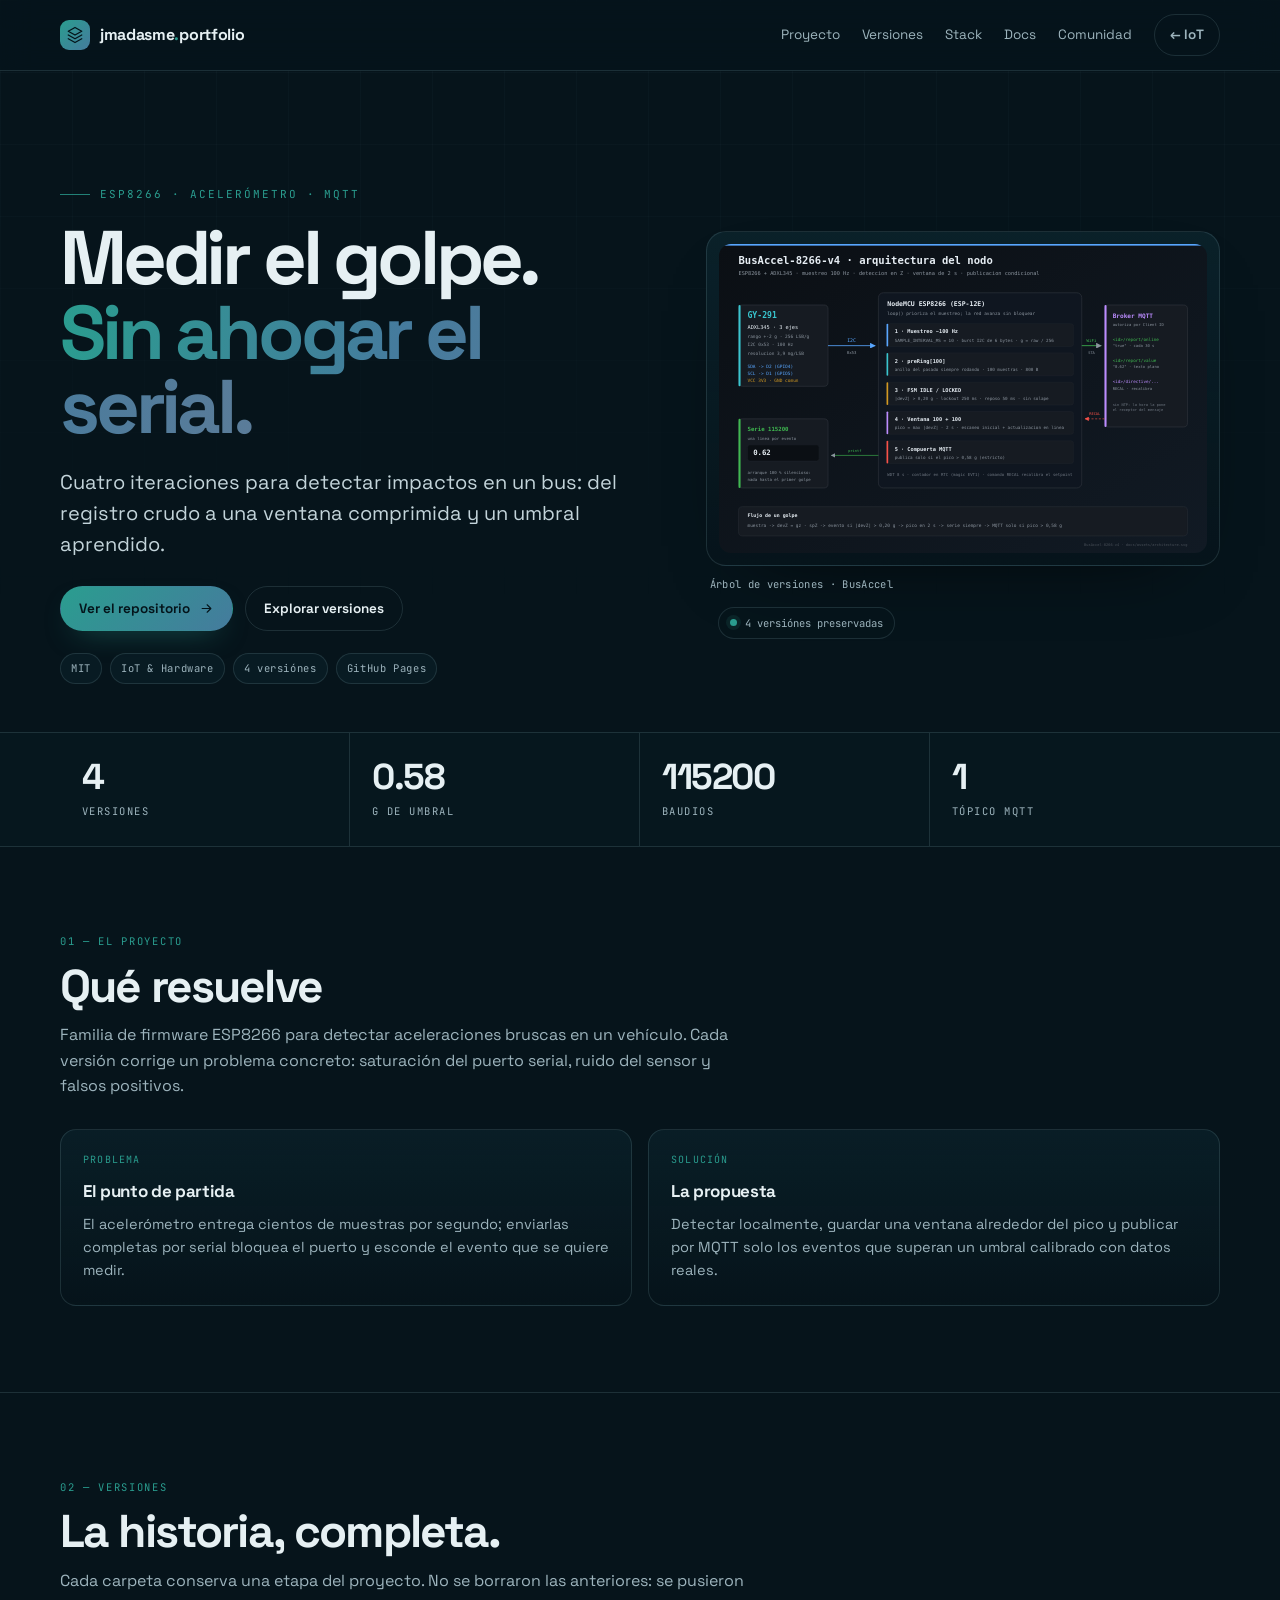
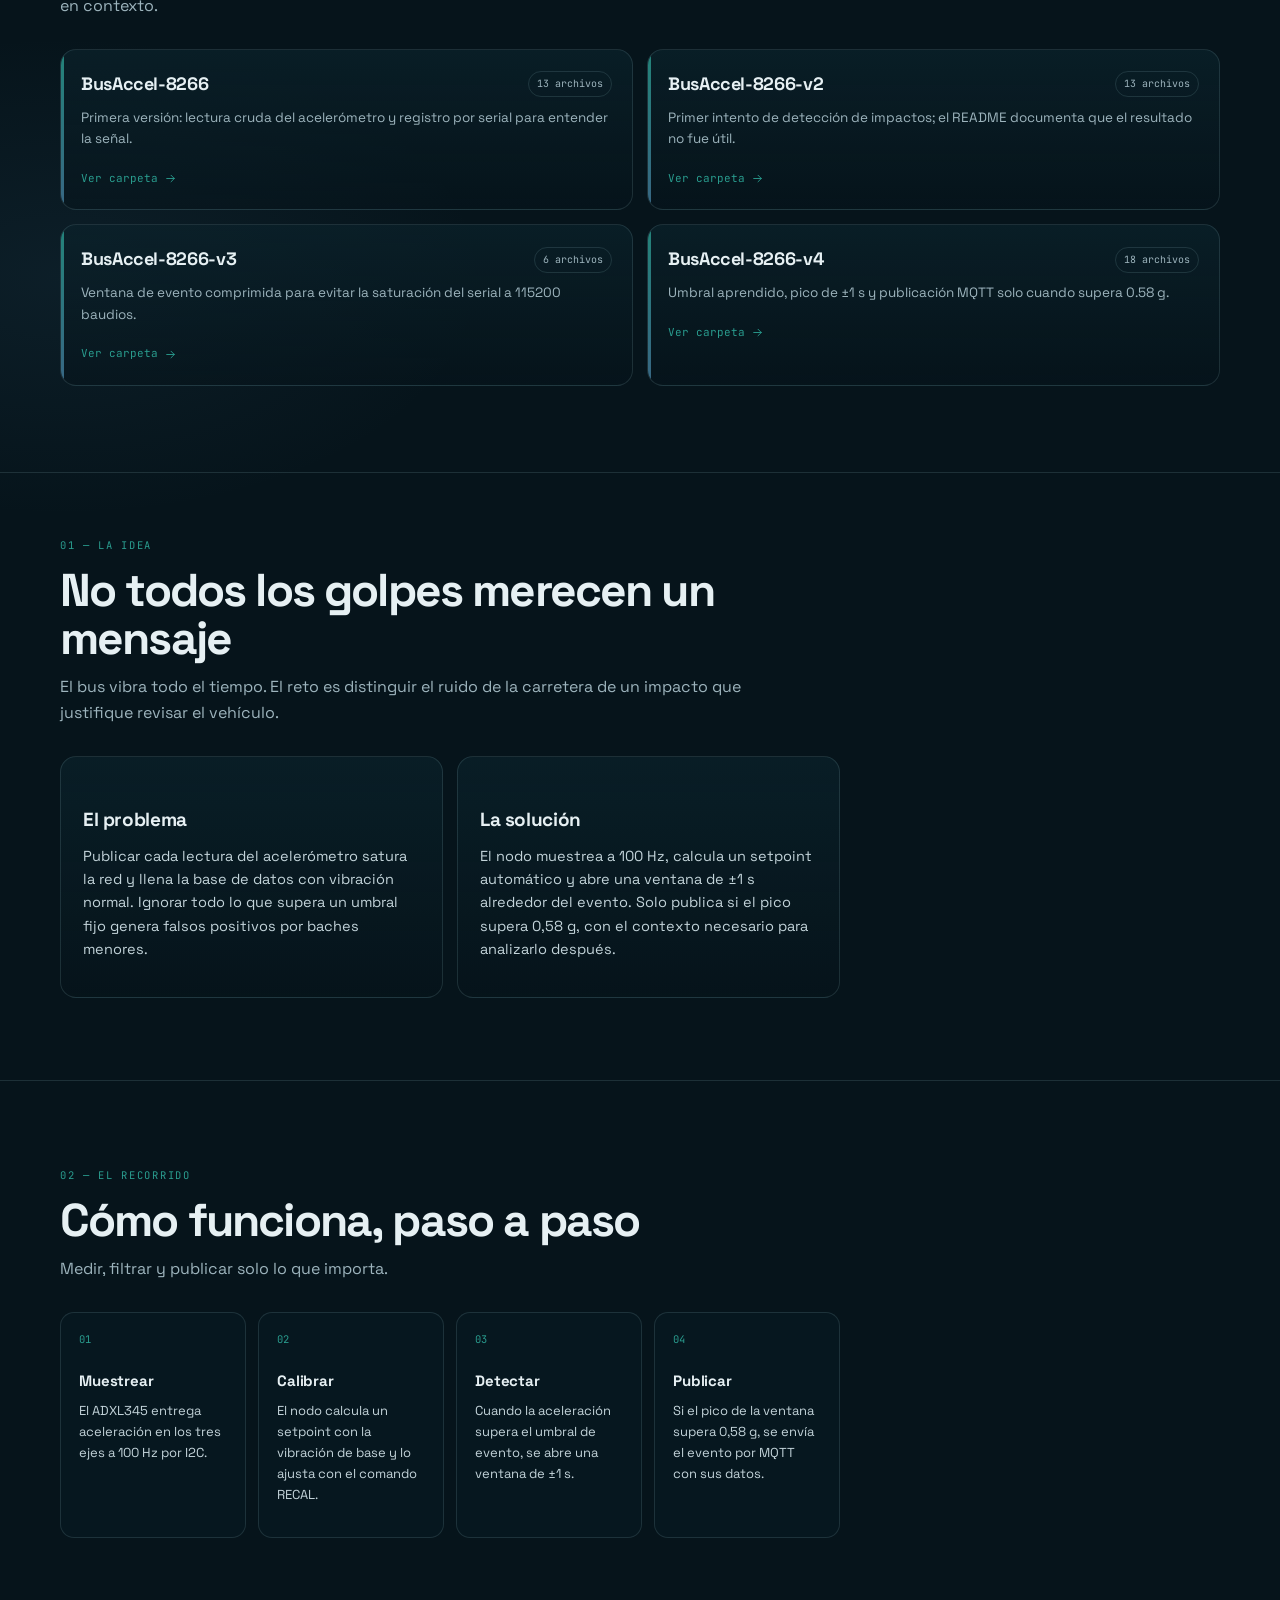
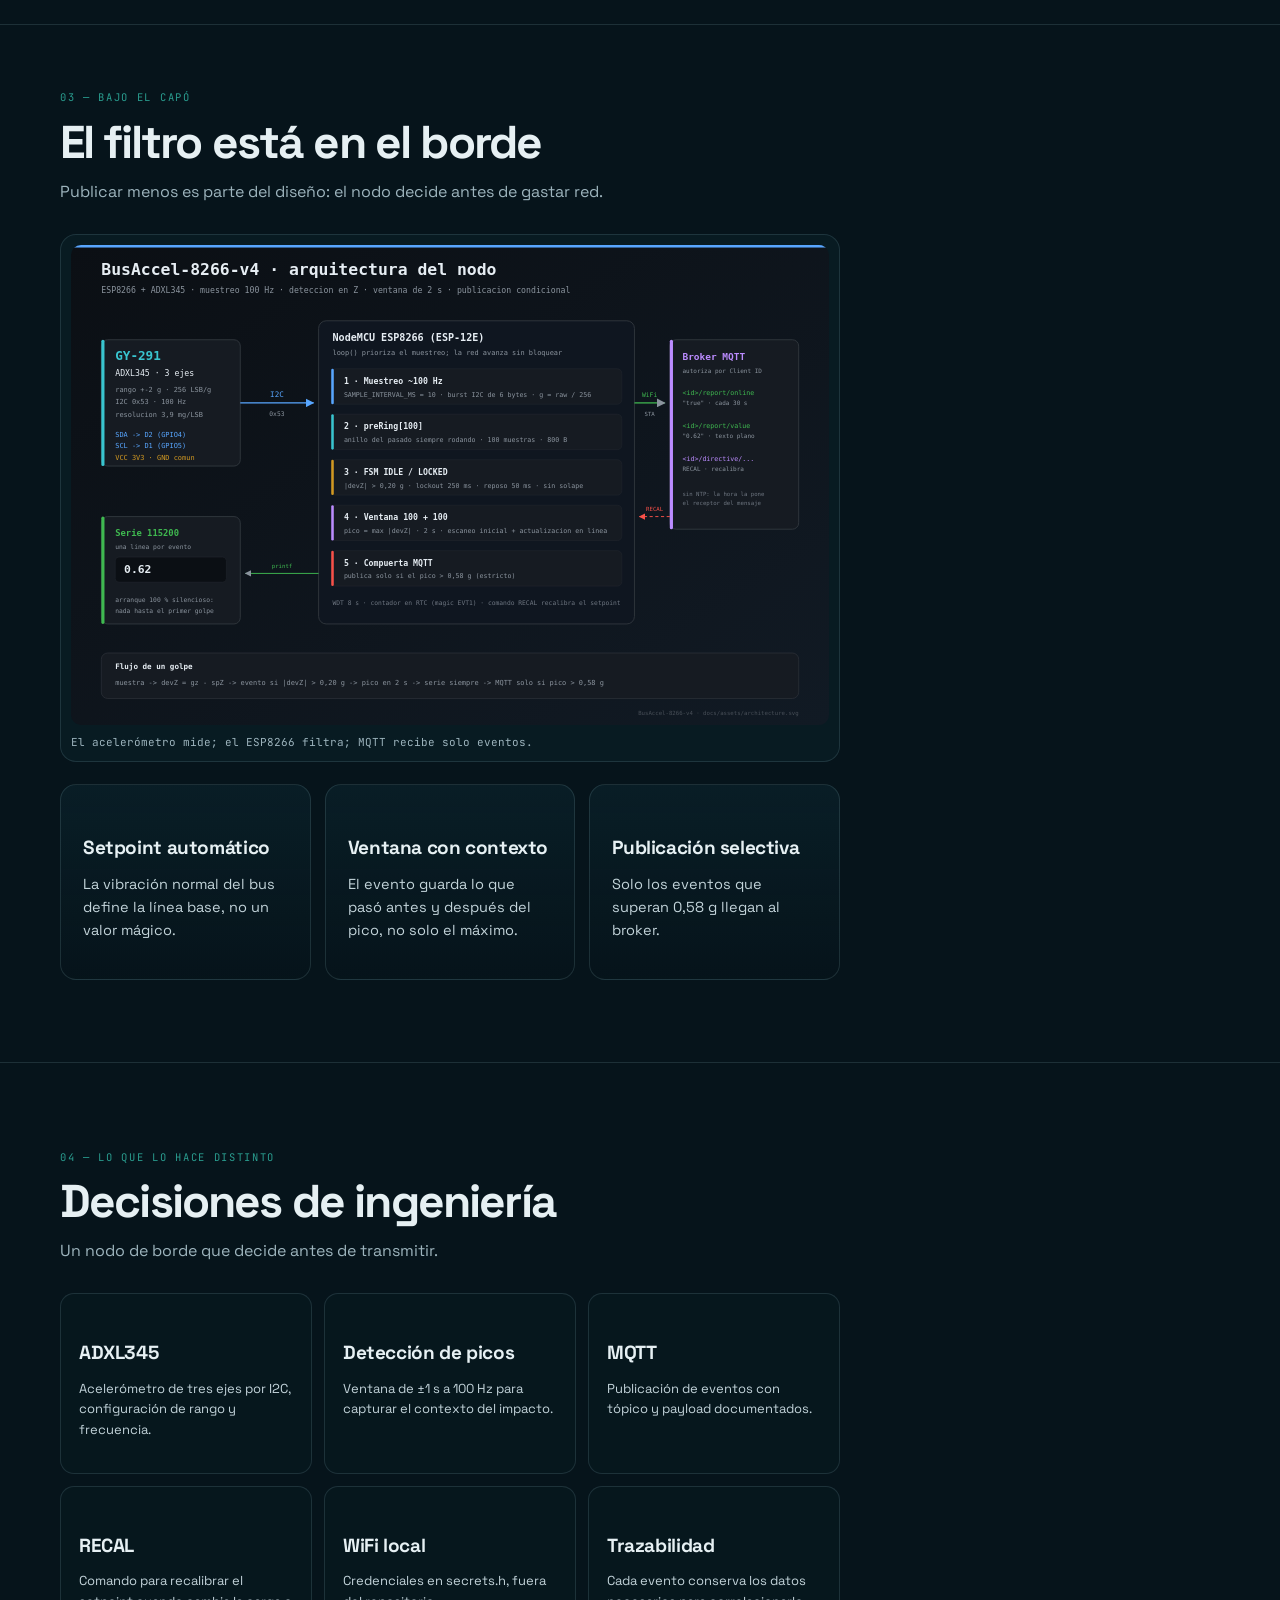
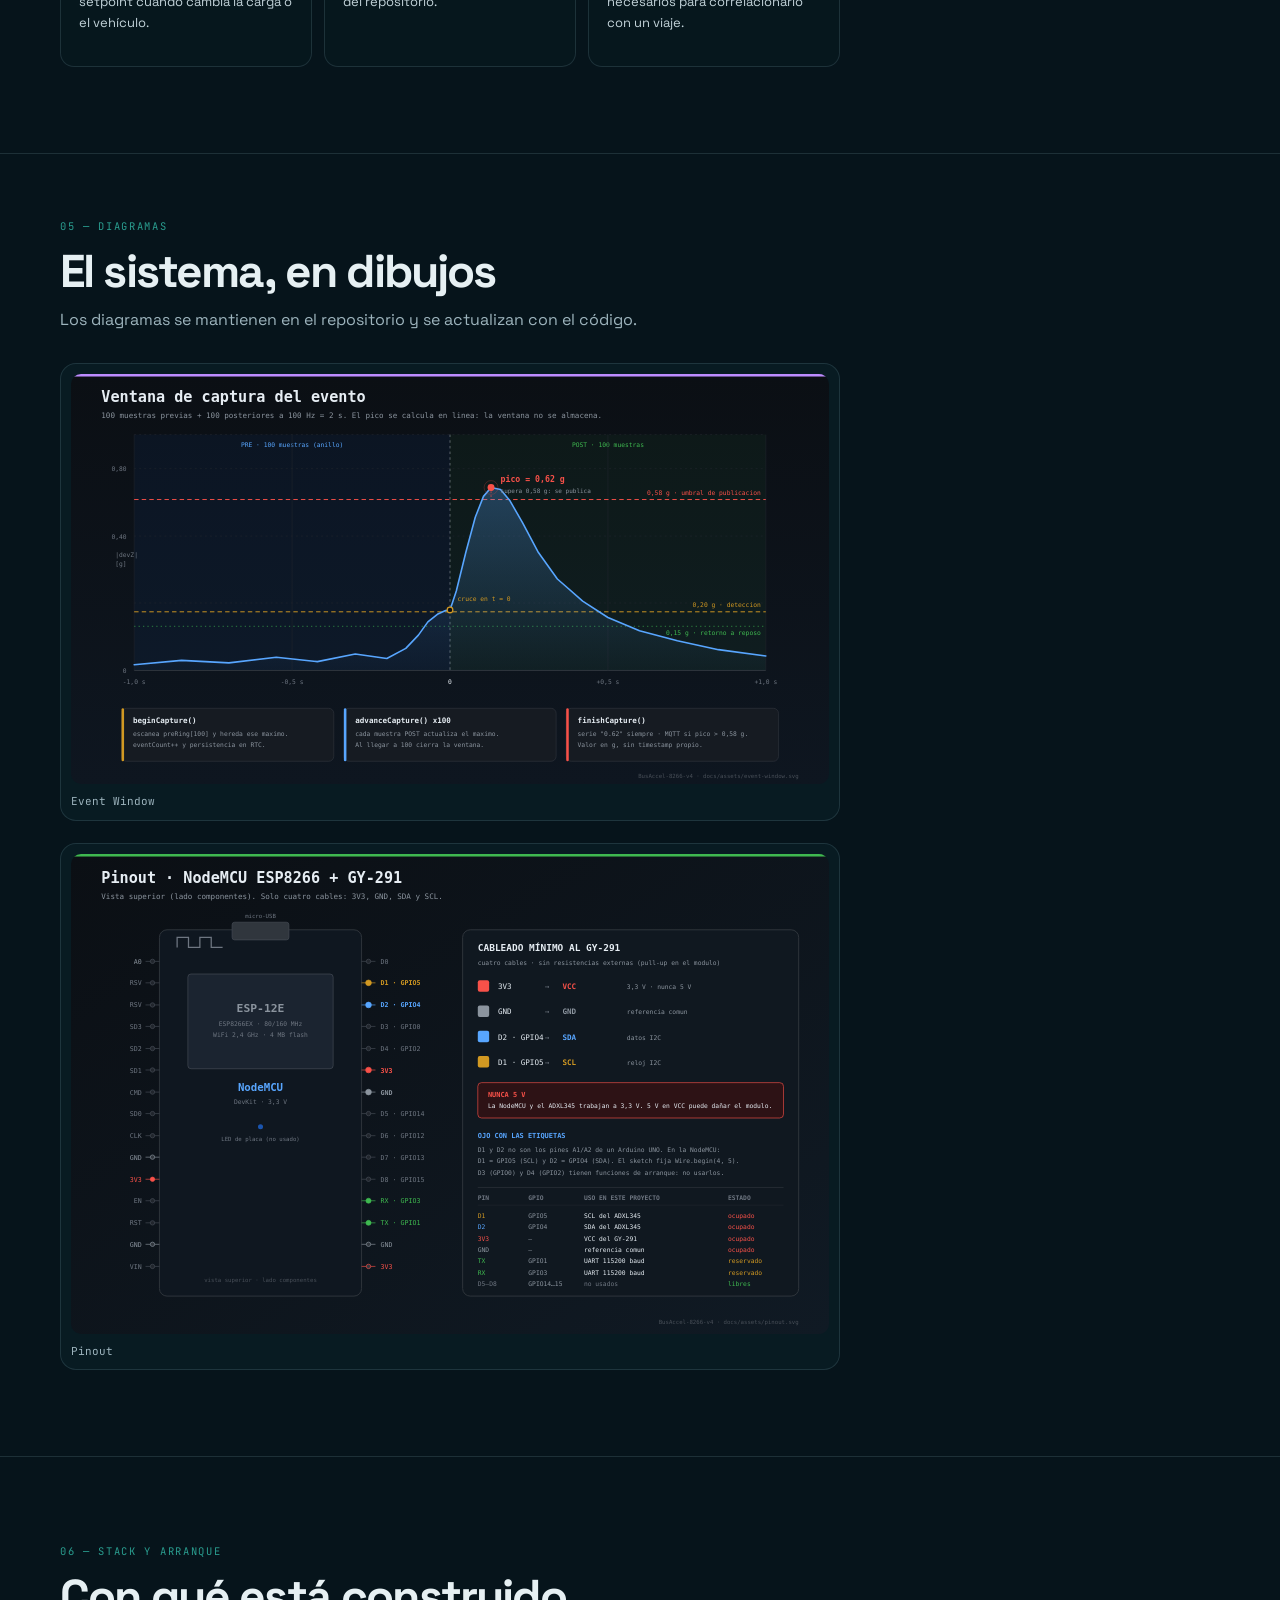
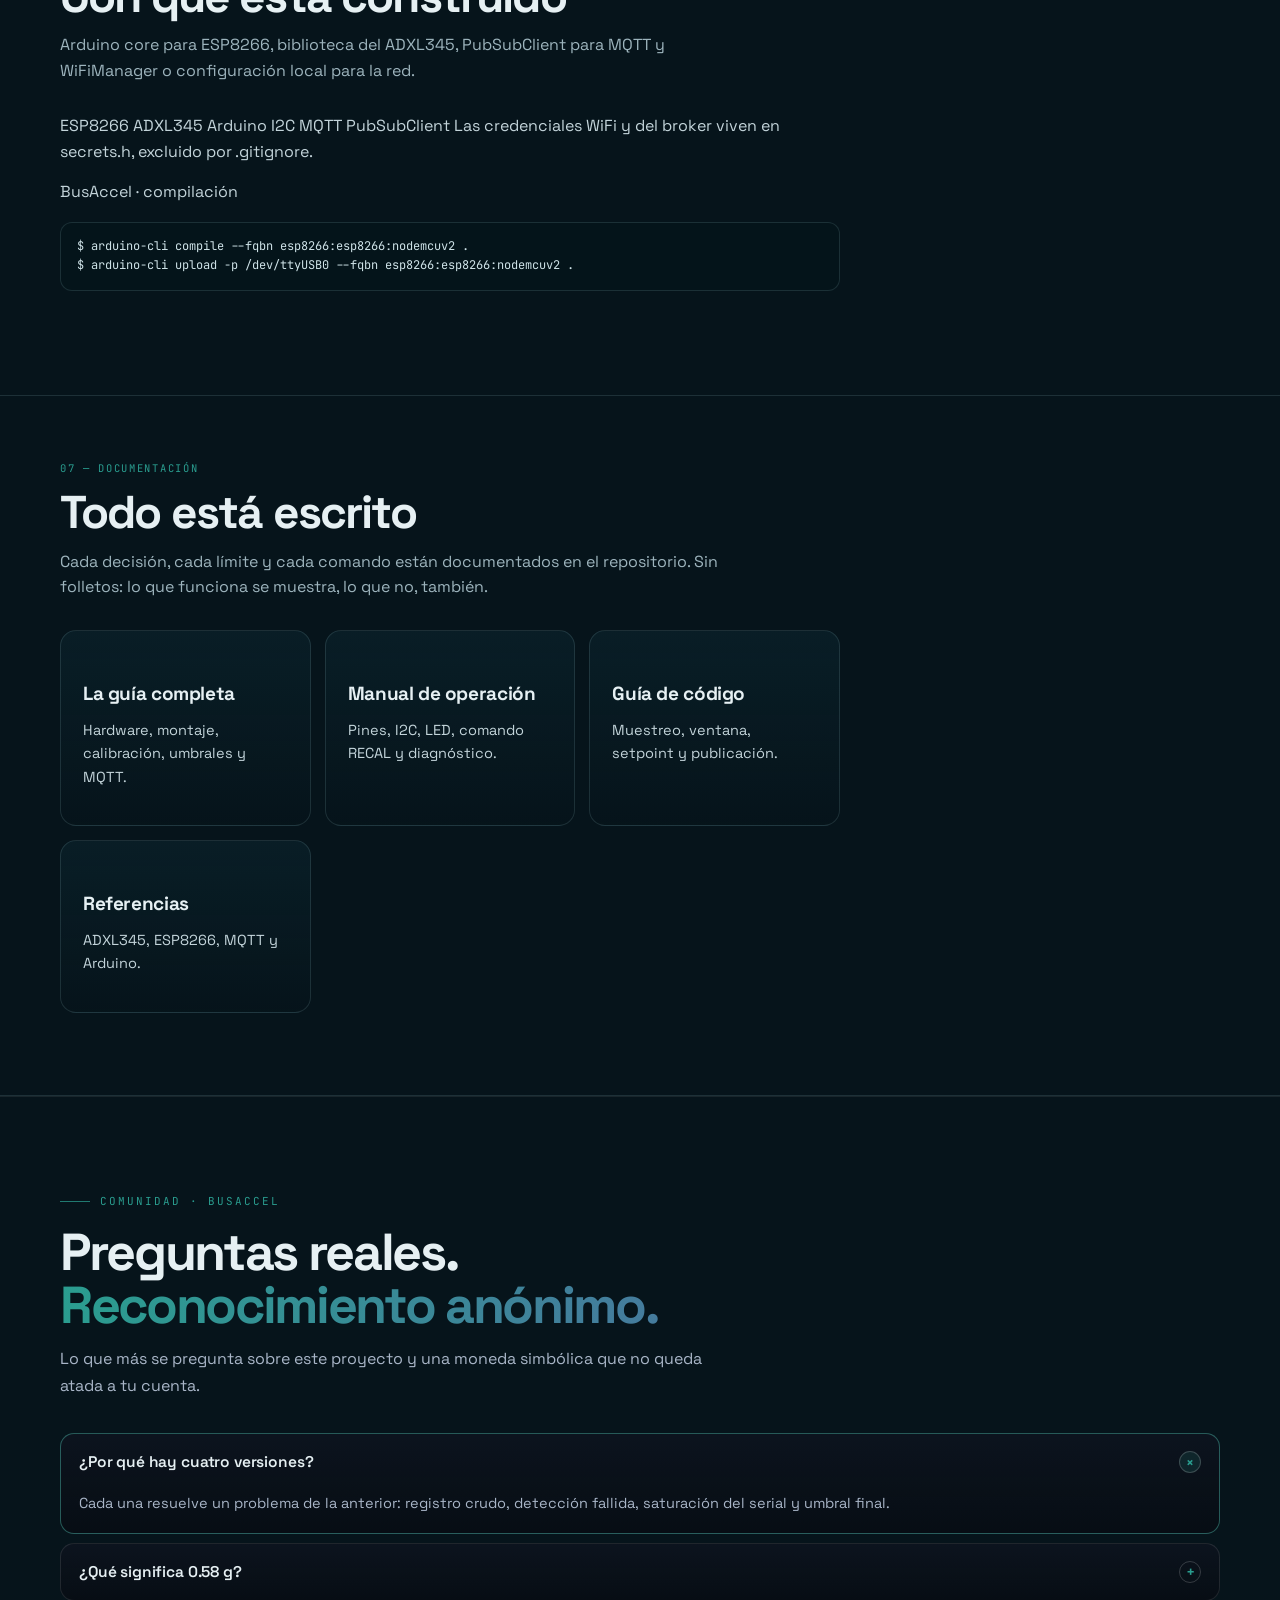
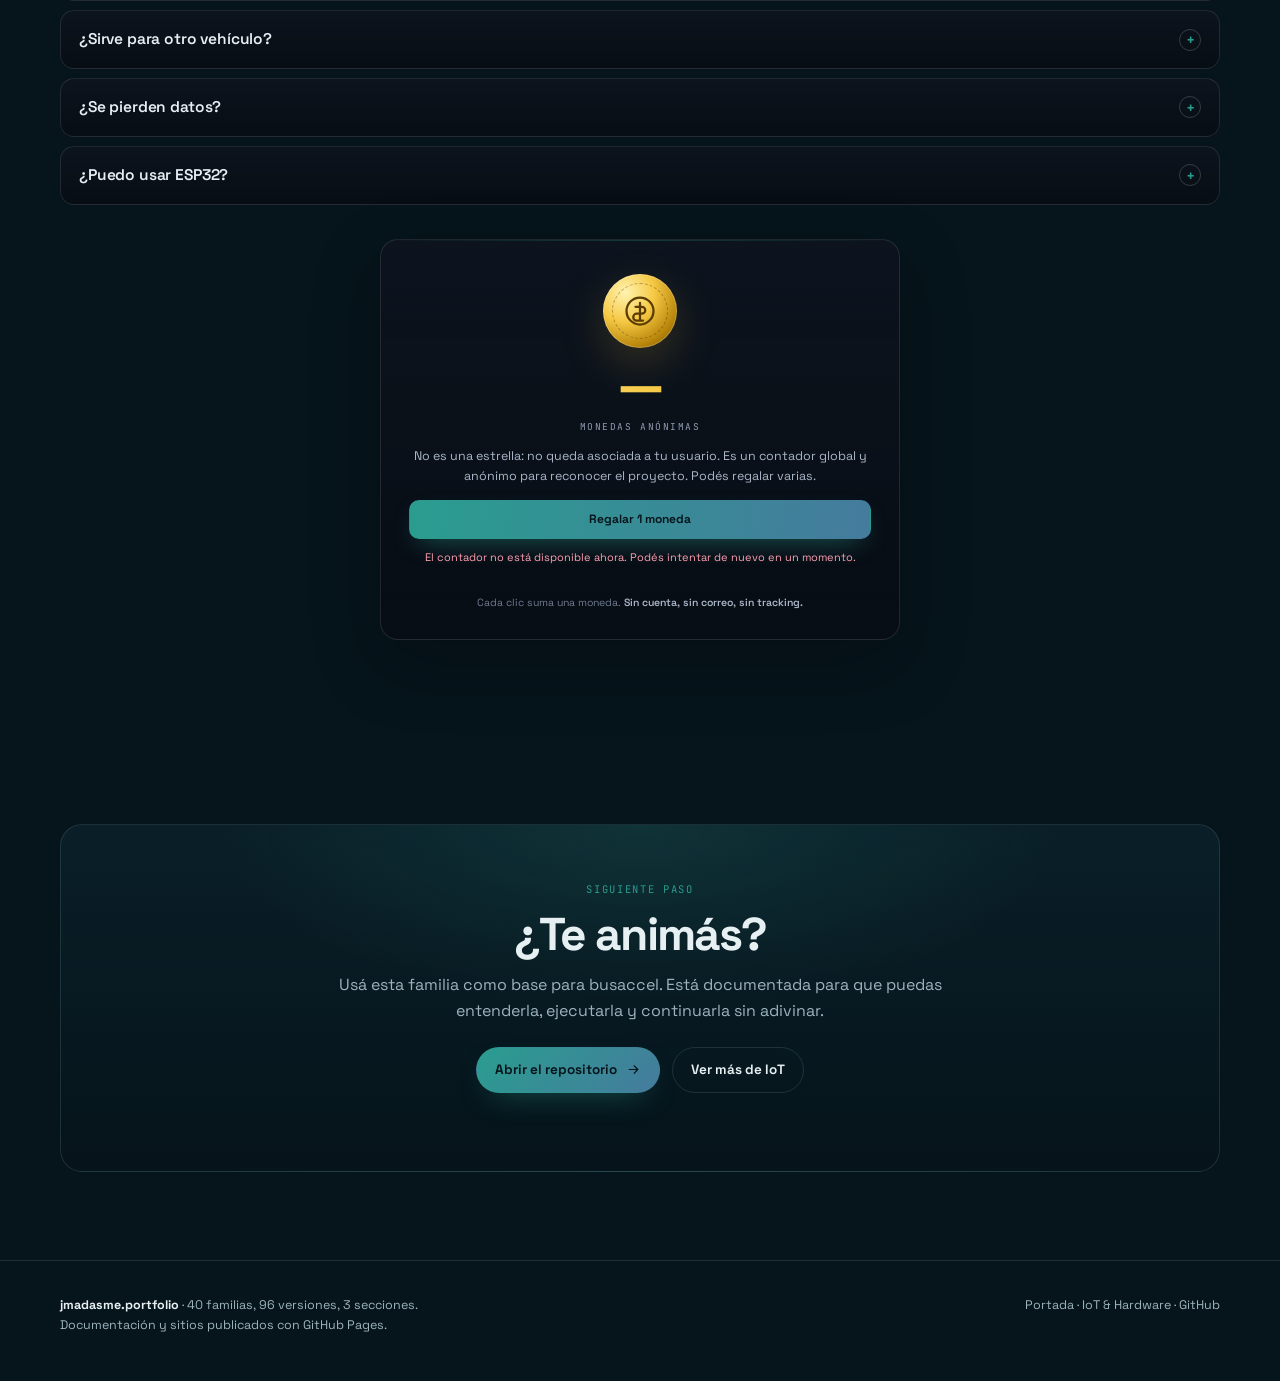
==== docs/index.html @ 94635dcc "docs: landing con el contenido completo del proyecto" ====
<!doctype html>
<html lang="es-CL">
<head>
<meta charset="utf-8">
<meta name="viewport" content="width=device-width,initial-scale=1">
<title>BusAccel · jmadasme</title>
<meta name="description" content="Familia de firmware ESP8266 para detectar aceleraciones bruscas en un vehículo. Cada versión corrige un problema concreto: saturación del puerto serial, ruido del sensor y falsos positivos.">
<meta property="og:title" content="BusAccel · jmadasme">
<meta property="og:description" content="Familia de firmware ESP8266 para detectar aceleraciones bruscas en un vehículo. Cada versión corrige un problema concreto: saturación del puerto serial, ruido del sensor y falsos positivos.">
<meta property="og:image" content="assets/og.png">
<meta property="og:type" content="website">
<meta name="twitter:card" content="summary_large_image">
<link rel="preconnect" href="https://fonts.googleapis.com">
<link rel="preconnect" href="https://fonts.gstatic.com" crossorigin>
<link href="https://fonts.googleapis.com/css2?family=Inter:wght@400;500;600;700&family=JetBrains+Mono:wght@400;500&family=Space+Grotesk:wght@500;600;700&display=swap" rel="stylesheet">
<style>
:root{
  --bg:#06141b;--bg2:#081b23;--panel:#0b222b;
  --line:rgba(148, 190, 200, .16);--text:#e6f0f3;--muted:#9db4bd;
  --accent:#2A9D8F;--accent2:#457B9D;--accent3:#5B7C99;
  --warm:#D6A86A;
  --font:'Space Grotesk','Inter',system-ui,sans-serif;
  --mono:'JetBrains Mono',ui-monospace,SFMono-Regular,Menlo,monospace;
}
*{box-sizing:border-box}
html{scroll-behavior:smooth;scrollbar-width:none}
::-webkit-scrollbar{width:0;height:0}
body{margin:0;background:
  radial-gradient(900px 500px at 85% -10%,rgba(42,157,143,.12),transparent 60%),
  radial-gradient(700px 400px at 5% 20%,rgba(69,123,157,.10),transparent 60%),
  var(--bg);color:var(--text);font-family:var(--font);line-height:1.6;overflow-x:hidden}
body::before{content:"";position:fixed;inset:0;pointer-events:none;z-index:0;
  background-image:linear-gradient(rgba(148,190,200,.035) 1px,transparent 1px),linear-gradient(90deg,rgba(148,190,200,.035) 1px,transparent 1px);
  background-size:72px 72px;mask-image:linear-gradient(to bottom,#000 0%,transparent 70%)}
a{color:inherit;text-decoration:none}
.wrap{width:min(1160px,calc(100% - 40px));margin:0 auto;position:relative;z-index:1}
.nav{position:sticky;top:0;z-index:20;backdrop-filter:blur(16px);background:rgba(6,20,27,.78);border-bottom:1px solid var(--line)}
.nav-in{display:flex;align-items:center;justify-content:space-between;gap:18px;padding:14px 0}
.brand{display:flex;align-items:center;gap:10px;font-weight:700;letter-spacing:-.02em}
.brand-mark{width:30px;height:30px;border-radius:9px;display:grid;place-items:center;background:linear-gradient(135deg,var(--accent),var(--accent2));color:#04141a}
.nav-links{display:flex;align-items:center;gap:22px;font-size:13.5px;color:var(--muted)}
.nav-links a:hover{color:var(--text)}
.btn{display:inline-flex;align-items:center;gap:9px;border-radius:999px;padding:11px 18px;font-weight:650;font-size:13.5px;border:1px solid var(--line);transition:.18s}
.btn-primary{background:linear-gradient(135deg,var(--accent),var(--accent2));color:#04141a;border-color:transparent;box-shadow:0 12px 30px -16px rgba(42,157,143,.7)}
.btn-primary:hover{filter:brightness(1.07);transform:translateY(-1px)}
.btn-ghost:hover{border-color:rgba(148,190,200,.4);background:rgba(148,190,200,.06)}
.hero{padding:clamp(64px,9vw,116px) 0 48px}
.hero-grid{display:grid;grid-template-columns:1.08fr .92fr;gap:42px;align-items:center}
.eyebrow{font-family:var(--mono);font-size:11px;letter-spacing:.18em;text-transform:uppercase;color:var(--accent);display:flex;align-items:center;gap:10px;margin-bottom:18px}
.eyebrow::before{content:"";width:30px;height:1px;background:var(--accent);opacity:.8}
h1{font-size:clamp(42px,6.2vw,76px);line-height:.98;letter-spacing:-.055em;margin:0 0 22px;font-weight:700}
.grad{background:linear-gradient(100deg,var(--accent),var(--accent2) 55%,var(--accent3));-webkit-background-clip:text;background-clip:text;color:transparent}
.lead{font-size:clamp(17px,2vw,20px);color:#c3d4da;max-width:58ch;margin:0 0 26px;line-height:1.55}
.hero-actions{display:flex;gap:12px;flex-wrap:wrap;margin-bottom:22px}
.badges{display:flex;gap:8px;flex-wrap:wrap}
.badge{font-family:var(--mono);font-size:10.5px;letter-spacing:.06em;padding:6px 10px;border:1px solid var(--line);border-radius:999px;color:var(--muted);background:rgba(11,34,43,.55)}
.visual-frame{border:1px solid var(--line);border-radius:20px;padding:12px;background:linear-gradient(180deg,rgba(11,34,43,.9),rgba(6,20,27,.8));box-shadow:0 30px 80px -50px rgba(0,0,0,.9)}
.visual-frame img{width:100%;display:block;border-radius:12px}
.visual-caption{font-family:var(--mono);font-size:10.5px;color:var(--muted);margin:10px 4px 0;letter-spacing:.03em}
.float-chip{display:inline-flex;align-items:center;gap:8px;margin:14px 0 0 12px;font-family:var(--mono);font-size:10.5px;color:var(--muted);border:1px solid var(--line);border-radius:999px;padding:7px 11px;background:rgba(6,20,27,.8)}
.live-dot{width:7px;height:7px;border-radius:50%;background:var(--accent);box-shadow:0 0 0 4px rgba(42,157,143,.12)}
.stats{border-top:1px solid var(--line);border-bottom:1px solid var(--line);background:rgba(8,27,35,.45)}
.stats-grid{display:grid;grid-template-columns:repeat(4,1fr);gap:0}
.stat{padding:26px 22px;border-right:1px solid var(--line)}
.stat:last-child{border-right:0}
.stat-num{font-size:clamp(26px,3vw,36px);font-weight:700;letter-spacing:-.04em;line-height:1}
.stat-label{font-family:var(--mono);font-size:10.5px;text-transform:uppercase;letter-spacing:.14em;color:var(--muted);margin-top:8px}
.section{padding:clamp(52px,7vw,86px) 0;border-bottom:1px solid var(--line)}
.section.tight{padding:clamp(42px,5vw,66px) 0}
.section-head{max-width:760px;margin-bottom:30px}
.kicker{font-family:var(--mono);font-size:10.5px;letter-spacing:.16em;text-transform:uppercase;color:var(--accent);margin-bottom:12px}
h2{font-size:clamp(30px,4vw,46px);line-height:1.05;letter-spacing:-.04em;margin:0 0 12px}
.section-sub{color:var(--muted);font-size:16px;margin:0;max-width:70ch}
.two{display:grid;grid-template-columns:1fr 1fr;gap:16px}
.card{border:1px solid var(--line);border-radius:16px;padding:22px;background:linear-gradient(180deg,rgba(11,34,43,.72),rgba(6,20,27,.6))}
.card h3{margin:0 0 8px;font-size:17px;letter-spacing:-.02em}
.card p{margin:0;color:var(--muted);font-size:14.5px}
.card .tag{font-family:var(--mono);font-size:10px;letter-spacing:.12em;text-transform:uppercase;color:var(--accent);margin-bottom:10px;display:block}
.timeline{display:grid;grid-template-columns:repeat(4,1fr);gap:12px}
.step{border:1px solid var(--line);border-radius:14px;padding:18px;background:rgba(8,27,35,.55)}
.step-n{font-family:var(--mono);font-size:10.5px;color:var(--accent);margin-bottom:10px}
.step h4{margin:0 0 6px;font-size:14.5px}
.step p{margin:0;color:var(--muted);font-size:13px}
.versions{display:grid;grid-template-columns:repeat(2,1fr);gap:14px}
.version{border:1px solid var(--line);border-radius:16px;padding:20px;background:linear-gradient(180deg,rgba(11,34,43,.7),rgba(6,20,27,.55));position:relative;overflow:hidden}
.version::before{content:"";position:absolute;left:0;top:0;bottom:0;width:3px;background:linear-gradient(180deg,var(--accent),var(--accent2));opacity:.8}
.version-top{display:flex;align-items:center;justify-content:space-between;gap:10px;margin-bottom:8px}
.version h3{margin:0;font-size:18px;letter-spacing:-.02em}
.version .count{font-family:var(--mono);font-size:10px;color:var(--muted);border:1px solid var(--line);padding:4px 8px;border-radius:999px}
.version p{margin:0 0 14px;color:var(--muted);font-size:13.5px}
.version a{font-family:var(--mono);font-size:11px;color:var(--accent);display:inline-flex;align-items:center;gap:6px}
.version a:hover{color:var(--text)}
.features{display:grid;grid-template-columns:repeat(3,1fr);gap:12px}
.feature{border:1px solid var(--line);border-radius:14px;padding:18px;background:rgba(8,27,35,.45)}
.feature h4{margin:0 0 6px;font-size:14.5px}
.feature p{margin:0;color:var(--muted);font-size:13px}
.stack-grid{display:grid;grid-template-columns:1fr 1fr;gap:16px;align-items:start}
.chips{display:flex;flex-wrap:wrap;gap:8px;margin-bottom:14px}
.chip{font-family:var(--mono);font-size:10.5px;padding:6px 10px;border:1px solid var(--line);border-radius:999px;color:var(--muted);background:rgba(11,34,43,.55)}
.note{display:flex;gap:10px;align-items:flex-start;border:1px solid var(--line);border-radius:12px;padding:13px;color:var(--muted);font-size:12.5px;background:rgba(11,34,43,.35)}
.note svg{flex:0 0 auto;color:var(--accent);margin-top:1px}
.terminal{border:1px solid var(--line);border-radius:14px;background:#041016;overflow:hidden}
.terminal-bar{display:flex;align-items:center;gap:6px;padding:10px 12px;border-bottom:1px solid var(--line);background:rgba(11,34,43,.7)}
.dot{width:8px;height:8px;border-radius:50%;background:#36515c}
.dot:first-child{background:#9b5b5b}.dot:nth-child(2){background:#9b8a5b}.dot:nth-child(3){background:#4f8f78}
.terminal pre{margin:0;padding:16px;overflow:auto;font-family:var(--mono);font-size:12px;line-height:1.75;color:#c9dde2}
.docs{display:grid;grid-template-columns:repeat(3,1fr);gap:12px}
.doc{display:flex;flex-direction:column;gap:6px;border:1px solid var(--line);border-radius:14px;padding:17px;background:rgba(8,27,35,.45);transition:.18s}
.doc:hover{border-color:rgba(42,157,143,.45);transform:translateY(-2px)}
.doc .tag{font-family:var(--mono);font-size:9.5px;letter-spacing:.12em;color:var(--accent);text-transform:uppercase}
.doc h4{margin:0;font-size:14.5px}
.doc p{margin:0;color:var(--muted);font-size:12.5px}
.cta{padding:clamp(54px,7vw,88px) 0;text-align:center}
.cta-box{border:1px solid var(--line);border-radius:22px;padding:clamp(30px,5vw,56px);background:
  radial-gradient(600px 260px at 50% 0%,rgba(42,157,143,.16),transparent 70%),
  linear-gradient(180deg,rgba(11,34,43,.8),rgba(6,20,27,.65))}
.cta h2{max-width:22ch;margin:0 auto 14px}
.cta p{color:var(--muted);max-width:64ch;margin:0 auto 24px}
.footer{border-top:1px solid var(--line);padding:34px 0 46px;color:var(--muted);font-size:12.5px}
.footer-grid{display:flex;justify-content:space-between;gap:20px;flex-wrap:wrap}
.footer a{color:var(--muted)}.footer a:hover{color:var(--text)}
.reveal{opacity:1;transform:none}
@media(max-width:900px){
  .hero-grid,.stack-grid{grid-template-columns:1fr}
  .stats-grid{grid-template-columns:1fr 1fr}
  .stat:nth-child(2){border-right:0}
  .timeline,.features,.docs{grid-template-columns:1fr 1fr}
  .versions{grid-template-columns:1fr}
}
@media(max-width:620px){
  .nav-links a:not(.btn){display:none}
  .two,.timeline,.features,.docs{grid-template-columns:1fr}
  .stats-grid{grid-template-columns:1fr}
  .stat{border-right:0;border-bottom:1px solid var(--line)}
  h1{font-size:42px}
}

/* ── Contenido heredado del proyecto original, en clave sobria ── */
.rich{max-width:78ch}
.rich p{margin:0 0 14px;color:#c3d4da}
.rich h3{margin:26px 0 10px;font-size:19px;letter-spacing:-.02em}
.rich h4{margin:22px 0 8px;font-size:15px;letter-spacing:-.01em}
.rich ul,.rich ol{margin:0 0 16px;padding-left:22px;color:#c3d4da}
.rich li{margin:0 0 6px}
.rich figure{margin:22px 0;border:1px solid var(--line);border-radius:16px;padding:10px;background:rgba(11,34,43,.5)}
.rich figure img{width:100%;display:block;border-radius:10px}
.rich figcaption{font-family:var(--mono);font-size:11px;color:var(--muted);margin-top:9px;line-height:1.5}
.rich .table-wrap{overflow-x:auto;margin:18px 0;border:1px solid var(--line);border-radius:12px}
.rich table{border-collapse:collapse;width:100%;font-size:13.5px}
.rich th,.rich td{padding:9px 12px;border-bottom:1px solid var(--line);text-align:left;vertical-align:top}
.rich th{font-family:var(--mono);font-size:10.5px;letter-spacing:.08em;text-transform:uppercase;color:var(--muted);background:rgba(11,34,43,.6)}
.rich tr:last-child td{border-bottom:0}
.rich pre{margin:18px 0;padding:14px 16px;border:1px solid var(--line);border-radius:12px;background:#04141a;overflow-x:auto;font-family:var(--mono);font-size:12px;line-height:1.6;color:#cfe3e8}
.rich code{font-family:var(--mono);font-size:.92em}
.rich .note{margin:18px 0;padding:13px 16px;border-left:2px solid var(--accent);background:rgba(42,157,143,.07);color:#c3d4da;font-size:14px}
.rich .card-grid{display:grid;grid-template-columns:repeat(auto-fit,minmax(220px,1fr));gap:14px;margin:18px 0}
.rich .card-grid .card{margin:0}

</style>
<link rel="stylesheet" href="assets/community.css?v=1">
</head>
<body>
<header class="nav"><div class="wrap nav-in">
  <a class="brand" href="/"><span class="brand-mark"><svg viewBox="0 0 24 24" width="18" height="18" fill="none" stroke="currentColor" stroke-width="1.7" stroke-linecap="round" stroke-linejoin="round" aria-hidden="true"><path d="m12 2 9 5-9 5-9-5 9-5z"/><path d="m3 12 9 5 9-5M3 17l9 5 9-5"/></svg></span><span>jmadasme<span style="color:var(--accent)">.</span>portfolio</span></a>
  <nav class="nav-links">
    <a href="#proyecto">Proyecto</a><a href="#versiones">Versiones</a><a href="#stack">Stack</a><a href="#docs">Docs</a><a href="#comunidad">Comunidad</a>
    <a class="btn btn-ghost" style="padding:9px 15px" href="/iot/">← IoT</a>
  </nav>
</div></header>
<main id="top">
<section class="hero"><div class="wrap hero-grid">
  <div class="hero-copy">
    <div class="eyebrow">ESP8266 · Acelerómetro · MQTT</div>
    <h1>Medir el golpe.<br><span class='grad'>Sin ahogar el serial.</span></h1>
    <p class="lead">Cuatro iteraciones para detectar impactos en un bus: del registro crudo a una ventana comprimida y un umbral aprendido.</p>
    <div class="hero-actions">
      <a class="btn btn-primary" href="https://github.com/jmadasme/busaccel" target="_blank" rel="noopener">Ver el repositorio <svg viewBox="0 0 24 24" width="15" height="15" fill="none" stroke="currentColor" stroke-width="1.7" stroke-linecap="round" stroke-linejoin="round" aria-hidden="true"><path d="M5 12h14M13 6l6 6-6 6"/></svg></a>
      <a class="btn btn-ghost" href="#versiones">Explorar versiones</a>
    </div>
    <div class="badges"><span class="badge">MIT</span><span class="badge">IoT &amp; Hardware</span><span class="badge">4 versiónes</span><span class="badge">GitHub Pages</span></div>
  </div>
  <div class="hero-visual">
    <div class="visual-frame"><img src="assets/architecture.svg" alt="Árbol de versiones de BusAccel"></div>
    <div class="visual-caption">Árbol de versiones · BusAccel</div>
    <div class="float-chip"><span class="live-dot"></span>4 versiónes preservadas</div>
  </div>
</div></section>

<section class="stats"><div class="wrap stats-grid"><div class="stat"><div class="stat-num">4</div><div class="stat-label">versiones</div></div><div class="stat"><div class="stat-num">0.58</div><div class="stat-label">g de umbral</div></div><div class="stat"><div class="stat-num">115200</div><div class="stat-label">baudios</div></div><div class="stat"><div class="stat-num">1</div><div class="stat-label">tópico MQTT</div></div></div></section>

<section class="section" id="proyecto"><div class="wrap">
  <div class="section-head reveal"><div class="kicker">01 — El proyecto</div><h2>Qué resuelve</h2><p class="section-sub">Familia de firmware ESP8266 para detectar aceleraciones bruscas en un vehículo. Cada versión corrige un problema concreto: saturación del puerto serial, ruido del sensor y falsos positivos.</p></div>
  <div class="two">
    <div class="card reveal"><span class="tag">Problema</span><h3>El punto de partida</h3><p>El acelerómetro entrega cientos de muestras por segundo; enviarlas completas por serial bloquea el puerto y esconde el evento que se quiere medir.</p></div>
    <div class="card reveal"><span class="tag">Solución</span><h3>La propuesta</h3><p>Detectar localmente, guardar una ventana alrededor del pico y publicar por MQTT solo los eventos que superan un umbral calibrado con datos reales.</p></div>
  </div>
</div></section>

<section class="section" id="versiones"><div class="wrap">
  <div class="section-head reveal"><div class="kicker">02 — Versiones</div><h2>La historia, completa.</h2><p class="section-sub">Cada carpeta conserva una etapa del proyecto. No se borraron las anteriores: se pusieron en contexto.</p></div>
  <div class="versions"><article class="version reveal">
  <div class="version-top"><h3>BusAccel-8266</h3><span class="count">13 archivos</span></div>
  <p>Primera versión: lectura cruda del acelerómetro y registro por serial para entender la señal.</p>
  <a href="https://github.com/jmadasme/busaccel/tree/main/versions/BusAccel-8266" target="_blank" rel="noopener">Ver carpeta <svg viewBox="0 0 24 24" width="13" height="13" fill="none" stroke="currentColor" stroke-width="1.7" stroke-linecap="round" stroke-linejoin="round" aria-hidden="true"><path d="M5 12h14M13 6l6 6-6 6"/></svg></a>
</article><article class="version reveal">
  <div class="version-top"><h3>BusAccel-8266-v2</h3><span class="count">13 archivos</span></div>
  <p>Primer intento de detección de impactos; el README documenta que el resultado no fue útil.</p>
  <a href="https://github.com/jmadasme/busaccel/tree/main/versions/BusAccel-8266-v2" target="_blank" rel="noopener">Ver carpeta <svg viewBox="0 0 24 24" width="13" height="13" fill="none" stroke="currentColor" stroke-width="1.7" stroke-linecap="round" stroke-linejoin="round" aria-hidden="true"><path d="M5 12h14M13 6l6 6-6 6"/></svg></a>
</article><article class="version reveal">
  <div class="version-top"><h3>BusAccel-8266-v3</h3><span class="count">6 archivos</span></div>
  <p>Ventana de evento comprimida para evitar la saturación del serial a 115200 baudios.</p>
  <a href="https://github.com/jmadasme/busaccel/tree/main/versions/BusAccel-8266-v3" target="_blank" rel="noopener">Ver carpeta <svg viewBox="0 0 24 24" width="13" height="13" fill="none" stroke="currentColor" stroke-width="1.7" stroke-linecap="round" stroke-linejoin="round" aria-hidden="true"><path d="M5 12h14M13 6l6 6-6 6"/></svg></a>
</article><article class="version reveal">
  <div class="version-top"><h3>BusAccel-8266-v4</h3><span class="count">18 archivos</span></div>
  <p>Umbral aprendido, pico de ±1 s y publicación MQTT solo cuando supera 0.58 g.</p>
  <a href="https://github.com/jmadasme/busaccel/tree/main/versions/BusAccel-8266-v4" target="_blank" rel="noopener">Ver carpeta <svg viewBox="0 0 24 24" width="13" height="13" fill="none" stroke="currentColor" stroke-width="1.7" stroke-linecap="round" stroke-linejoin="round" aria-hidden="true"><path d="M5 12h14M13 6l6 6-6 6"/></svg></a>
</article></div>
</div></section>
<section class="section tight"><div class="wrap"><div class="section-head reveal"><div class="kicker">01 — La idea</div><h2>No todos los golpes merecen un mensaje</h2><p class="section-sub">El bus vibra todo el tiempo. El reto es distinguir el ruido de la carretera de un impacto que justifique revisar el vehículo.</p></div><div class="rich reveal"><div class="card-grid">
<div class="card"><h3>El problema</h3><div><div></div><p>Publicar cada lectura del acelerómetro satura la red y llena la base de datos con vibración normal. Ignorar todo lo que supera un umbral fijo genera falsos positivos por baches menores.</p></div></div>
<div class="card"><h3>La solución</h3><div><div></div><p>El nodo muestrea a 100 Hz, calcula un setpoint automático y abre una ventana de ±1 s alrededor del evento. Solo publica si el pico supera 0,58 g, con el contexto necesario para analizarlo después.</p></div></div>
</div></div></div></section>
<section class="section"><div class="wrap"><div class="section-head reveal"><div class="kicker">02 — El recorrido</div><h2>Cómo funciona, paso a paso</h2><p class="section-sub">Medir, filtrar y publicar solo lo que importa.</p></div><div class="rich reveal"><div class="timeline">
<div class="step"><div class="step-n">01</div><h4>Muestrear</h4><div><p>El ADXL345 entrega aceleración en los tres ejes a 100 Hz por I2C.</p></div></div>
<div class="step"><div class="step-n">02</div><h4>Calibrar</h4><div><p>El nodo calcula un setpoint con la vibración de base y lo ajusta con el comando RECAL.</p></div></div>
<div class="step"><div class="step-n">03</div><h4>Detectar</h4><div><p>Cuando la aceleración supera el umbral de evento, se abre una ventana de ±1 s.</p></div></div>
<div class="step"><div class="step-n">04</div><h4>Publicar</h4><div><p>Si el pico de la ventana supera 0,58 g, se envía el evento por MQTT con sus datos.</p></div></div>
</div></div></div></section>
<section class="section tight"><div class="wrap"><div class="section-head reveal"><div class="kicker">03 — Bajo el capó</div><h2>El filtro está en el borde</h2><p class="section-sub">Publicar menos es parte del diseño: el nodo decide antes de gastar red.</p></div><div class="rich reveal"><figure><img src="assets/rich/architecture.svg" alt="Nodo BusAccel con ESP8266, ADXL345 y broker MQTT" loading="lazy"><figcaption>El acelerómetro mide; el ESP8266 filtra; MQTT recibe solo eventos.</figcaption></figure>
<div class="card-grid">
<div class="card"><h3>Setpoint automático</h3><div><p>La vibración normal del bus define la línea base, no un valor mágico.</p></div></div>
<div class="card"><h3>Ventana con contexto</h3><div><p>El evento guarda lo que pasó antes y después del pico, no solo el máximo.</p></div></div>
<div class="card"><h3>Publicación selectiva</h3><div><p>Solo los eventos que superan 0,58 g llegan al broker.</p></div></div>
</div></div></div></section>
<section class="section"><div class="wrap"><div class="section-head reveal"><div class="kicker">04 — Lo que lo hace distinto</div><h2>Decisiones de ingeniería</h2><p class="section-sub">Un nodo de borde que decide antes de transmitir.</p></div><div class="rich reveal"><div class="features">
<div class="feature"><h3>ADXL345</h3><div><p>Acelerómetro de tres ejes por I2C, configuración de rango y frecuencia.</p></div></div>
<div class="feature"><h3>Detección de picos</h3><div><p>Ventana de ±1 s a 100 Hz para capturar el contexto del impacto.</p></div></div>
<div class="feature"><h3>MQTT</h3><div><p>Publicación de eventos con tópico y payload documentados.</p></div></div>
<div class="feature"><h3>RECAL</h3><div><p>Comando para recalibrar el setpoint cuando cambia la carga o el vehículo.</p></div></div>
<div class="feature"><h3>WiFi local</h3><div><p>Credenciales en secrets.h, fuera del repositorio.</p></div></div>
<div class="feature"><h3>Trazabilidad</h3><div><p>Cada evento conserva los datos necesarios para correlacionarlo con un viaje.</p></div></div>
</div></div></div></section>
<section class="section tight"><div class="wrap"><div class="section-head reveal"><div class="kicker">05 — Diagramas</div><h2>El sistema, en dibujos</h2><p class="section-sub">Los diagramas se mantienen en el repositorio y se actualizan con el código.</p></div><div class="rich reveal"><figure><img src="assets/rich/event-window.svg" alt="BusAccel — event window" loading="lazy"><figcaption>Event Window</figcaption></figure>
<figure><img src="assets/rich/pinout.svg" alt="BusAccel — pinout" loading="lazy"><figcaption>Pinout</figcaption></figure></div></div></section>
<section class="section"><div class="wrap"><div class="section-head reveal"><div class="kicker">06 — Stack y arranque</div><h2>Con qué está construido</h2><p class="section-sub">Arduino core para ESP8266, biblioteca del ADXL345, PubSubClient para MQTT y WiFiManager o configuración local para la red.</p></div><div class="rich reveal"><p>ESP8266 ADXL345 Arduino I2C MQTT PubSubClient Las credenciales WiFi y del broker viven en secrets.h, excluido por .gitignore.</p>
<p>BusAccel · compilación</p>
<pre><span>$</span> arduino-cli compile --fqbn esp8266:esp8266:nodemcuv2 .
<span>$</span> arduino-cli upload -p /dev/ttyUSB0 --fqbn esp8266:esp8266:nodemcuv2 .</pre></div></div></section>
<section class="section tight"><div class="wrap"><div class="section-head reveal"><div class="kicker">07 — Documentación</div><h2>Todo está escrito</h2><p class="section-sub">Cada decisión, cada límite y cada comando están documentados en el repositorio. Sin folletos: lo que funciona se muestra, lo que no, también.</p></div><div class="rich reveal"><div class="card-grid">
<a class="card" href=""><h3>La guía completa</h3><p>Hardware, montaje, calibración, umbrales y MQTT.</p></a>
<a class="card" href=""><h3>Manual de operación</h3><p>Pines, I2C, LED, comando RECAL y diagnóstico.</p></a>
<a class="card" href=""><h3>Guía de código</h3><p>Muestreo, ventana, setpoint y publicación.</p></a>
<a class="card" href=""><h3>Referencias</h3><p>ADXL345, ESP8266, MQTT y Arduino.</p></a>
</div></div></div></section>
<section class="cta"><div class="wrap"><div class="cta-box reveal">
  <div class="kicker">Siguiente paso</div><h2>¿Te animás?</h2>
  <p>Usá esta familia como base para busaccel. Está documentada para que puedas entenderla, ejecutarla y continuarla sin adivinar.</p>
  <div class="hero-actions" style="justify-content:center"><a class="btn btn-primary" href="https://github.com/jmadasme/busaccel" target="_blank" rel="noopener">Abrir el repositorio <svg viewBox="0 0 24 24" width="15" height="15" fill="none" stroke="currentColor" stroke-width="1.7" stroke-linecap="round" stroke-linejoin="round" aria-hidden="true"><path d="M5 12h14M13 6l6 6-6 6"/></svg></a><a class="btn btn-ghost" href="/iot/">Ver más de IoT</a></div>
</div></div></section>
</main>
<footer class="footer"><div class="wrap footer-grid">
  <div><strong style="color:var(--text)">jmadasme.portfolio</strong> · 40 familias, 96 versiones, 3 secciones.<br>Documentación y sitios publicados con GitHub Pages.</div>
  <div><a href="/">Portada</a> · <a href="/iot/">IoT &amp; Hardware</a> · <a href="https://github.com/jmadasme" target="_blank" rel="noopener">GitHub</a></div>
</div></footer>
<script>window.PORTFOLIO_COMMUNITY={account:"jmadasme",repo:"busaccel",coinNamespace:"jmadasme-busaccel-coins-v1",faqs:[{"q": "¿Por qué hay cuatro versiones?", "a": "Cada una resuelve un problema de la anterior: registro crudo, detección fallida, saturación del serial y umbral final."}, {"q": "¿Qué significa 0.58 g?", "a": "Es el umbral de aceleración que separó eventos reales de vibración normal en las pruebas del autor."}, {"q": "¿Sirve para otro vehículo?", "a": "Sí, pero hay que recalibrar. La vibración de un bus no es la de un auto."}, {"q": "¿Se pierden datos?", "a": "Se descarta la señal continua y se conserva la ventana del evento. Es una decisión de diseño, no un error."}, {"q": "¿Puedo usar ESP32?", "a": "El código es de ESP8266; portarlo requiere revisar pines y librerías WiFi."}]};</script>
<script src="assets/community.js?v=1" defer></script>

</body>
</html>
---- docs/assets/community.css ----
/* Comunidad · FAQ, preguntas y monedas anónimas */
.psc-section{
  position:relative;
  scroll-margin-top:86px;
  padding:clamp(56px,8vw,96px) 0;
  border-top:1px solid rgba(255,255,255,.08);
}
.psc-head{max-width:760px;margin-bottom:34px}
.psc-kicker{
  display:flex;align-items:center;gap:10px;margin-bottom:16px;
  font-family:'JetBrains Mono',ui-monospace,monospace;font-size:11px;letter-spacing:.18em;
  text-transform:uppercase;color:var(--accent);
}
.psc-kicker::before{content:"";width:30px;height:1px;background:var(--accent);opacity:.75}
.psc-head h2{
  font-family:'Space Grotesk','Inter',sans-serif;font-size:clamp(32px,4.2vw,52px);
  line-height:1.02;letter-spacing:-.045em;margin:0 0 14px;
}
.psc-head p{color:#a9b6c8;font-size:16px;line-height:1.65;margin:0;max-width:66ch}
.psc-head .psc-grad{
  background:linear-gradient(100deg,var(--accent),var(--accent2));
  -webkit-background-clip:text;background-clip:text;color:transparent;
}
.psc-faq{display:flex;flex-direction:column;gap:9px;margin-bottom:34px}
.psc-faq-item{
  border:1px solid rgba(255,255,255,.1);border-radius:14px;
  background:linear-gradient(180deg,rgba(14,20,31,.78),rgba(8,11,18,.72));
  overflow:hidden;transition:border-color .18s,background .18s;
}
.psc-faq-item:hover{border-color:rgba(255,255,255,.18)}
.psc-faq-item[open]{border-color:color-mix(in srgb,var(--accent) 42%,rgba(255,255,255,.12))}
.psc-faq-item summary{
  display:flex;align-items:center;justify-content:space-between;gap:16px;
  padding:16px 18px;cursor:pointer;list-style:none;
  font-family:'Space Grotesk','Inter',sans-serif;font-size:15.5px;font-weight:600;letter-spacing:-.01em;
}
.psc-faq-item summary::-webkit-details-marker{display:none}
.psc-faq-item summary .psc-plus{
  flex:0 0 22px;width:22px;height:22px;border-radius:50%;
  display:grid;place-items:center;border:1px solid rgba(255,255,255,.18);
  color:var(--accent);font-size:15px;line-height:1;transition:transform .2s,background .2s;
}
.psc-faq-item[open] summary .psc-plus{transform:rotate(45deg);background:color-mix(in srgb,var(--accent) 14%,transparent)}
.psc-faq-body{padding:0 18px 17px;color:#a9b6c8;font-size:14.5px;line-height:1.7}
.psc-faq-body code{font-family:'JetBrains Mono',monospace;font-size:.88em;color:#d8e4f5;background:rgba(255,255,255,.06);padding:2px 5px;border-radius:5px}
.psc-coin-wrap{max-width:520px;margin:0 auto;width:100%}
.psc-grid{display:grid;grid-template-columns:minmax(0,1.25fr) minmax(300px,.75fr);gap:16px;align-items:stretch}
.psc-card{
  position:relative;border:1px solid rgba(255,255,255,.1);border-radius:18px;
  background:linear-gradient(180deg,rgba(14,20,31,.82),rgba(8,11,18,.75));
  padding:clamp(18px,2.6vw,28px);box-shadow:0 24px 70px rgba(0,0,0,.22);
  overflow:hidden;
}
.psc-card::before{
  content:"";position:absolute;inset:0 0 auto;height:1px;
  background:linear-gradient(90deg,transparent,color-mix(in srgb,var(--accent) 45%,transparent),transparent);
  opacity:.6;
}
.psc-card h3{
  font-family:'Space Grotesk','Inter',sans-serif;font-size:20px;letter-spacing:-.025em;margin:0 0 5px;
}
.psc-card .psc-sub{color:#8e9bb0;font-size:12.5px;line-height:1.5;margin:0 0 16px}
.psc-btn{
  display:inline-flex;align-items:center;justify-content:center;gap:7px;
  border:1px solid rgba(255,255,255,.16);border-radius:10px;padding:9px 14px;
  background:rgba(255,255,255,.03);color:#e8edf6;font:inherit;font-size:12px;font-weight:650;
  cursor:pointer;transition:transform .14s,border-color .14s,background .14s,box-shadow .14s;
}
.psc-btn:hover{transform:translateY(-1px);border-color:rgba(255,255,255,.3);background:rgba(255,255,255,.06)}
.psc-btn.primary{
  background:linear-gradient(100deg,var(--accent),var(--accent2));border-color:transparent;color:#04141a;
  box-shadow:0 10px 26px -12px color-mix(in srgb,var(--accent) 75%,transparent);
}
.psc-btn.primary:hover{filter:brightness(1.06);box-shadow:0 16px 34px -12px color-mix(in srgb,var(--accent) 80%,transparent)}
.psc-btn:disabled{opacity:.55;cursor:not-allowed;transform:none;filter:none}

.psc-coin{display:flex;flex-direction:column;justify-content:space-between;min-height:100%}
.psc-coin-top{text-align:center;padding:6px 0 12px}
.psc-coin-icon{
  width:74px;height:74px;margin:0 auto 10px;border-radius:50%;
  display:grid;place-items:center;position:relative;
  background:radial-gradient(circle at 30% 25%,#fff3b0,#f6c945 38%,#b8860b 72%,#6b4c00 100%);
  box-shadow:0 0 0 1px rgba(255,255,255,.2) inset,0 16px 45px rgba(246,201,69,.18);
  animation:psc-float 4.5s ease-in-out infinite;
}
.psc-coin-icon::after{
  content:"";position:absolute;inset:9px;border-radius:50%;border:1px dashed rgba(70,45,0,.38);
}
.psc-coin-icon svg{width:36px;height:36px;position:relative;z-index:1}
.psc-coin-count{
  font-family:'Space Grotesk','Inter',sans-serif;font-size:clamp(38px,5vw,54px);
  line-height:1;letter-spacing:-.05em;font-weight:700;
  background:linear-gradient(100deg,#fff0a8,#f6c945 55%,#d99a12);
  -webkit-background-clip:text;background-clip:text;color:transparent;
}
.psc-coin-label{font-family:'JetBrains Mono',monospace;font-size:9.5px;letter-spacing:.16em;text-transform:uppercase;color:#8e9bb0;margin-top:7px}
.psc-coin-copy{color:#a9b6c8;font-size:12.5px;line-height:1.6;text-align:center;margin:0 0 14px}
.psc-coin-btn{width:100%}
.psc-coin-msg{min-height:34px;text-align:center;font-size:11px;color:#8e9bb0;line-height:1.5;margin:10px 0 0}
.psc-coin-msg.ok{color:#f6c945}
.psc-coin-msg.bad{color:#ff9fb1}
.psc-coin-small{font-size:10.5px;color:#6f7c91;text-align:center;line-height:1.5;margin:12px 0 0}
.psc-coin-small strong{color:#a9b6c8;font-weight:600}
@keyframes psc-float{0%,100%{transform:translateY(0)}50%{transform:translateY(-5px)}}
@media(max-width:860px){
  .psc-grid{grid-template-columns:1fr}
  .psc-coin{min-height:auto}
}
@media(max-width:560px){
  .psc-faq-item summary{font-size:14px;padding:14px}
  .psc-faq-body{padding:0 14px 15px;font-size:13.5px}
  .psc-actions{width:100%}
  .psc-actions .psc-btn{flex:1}
}
@media(prefers-reduced-motion:reduce){
  .psc-coin-icon{animation:none}
  .psc-btn,.psc-faq-item{transition:none}
}
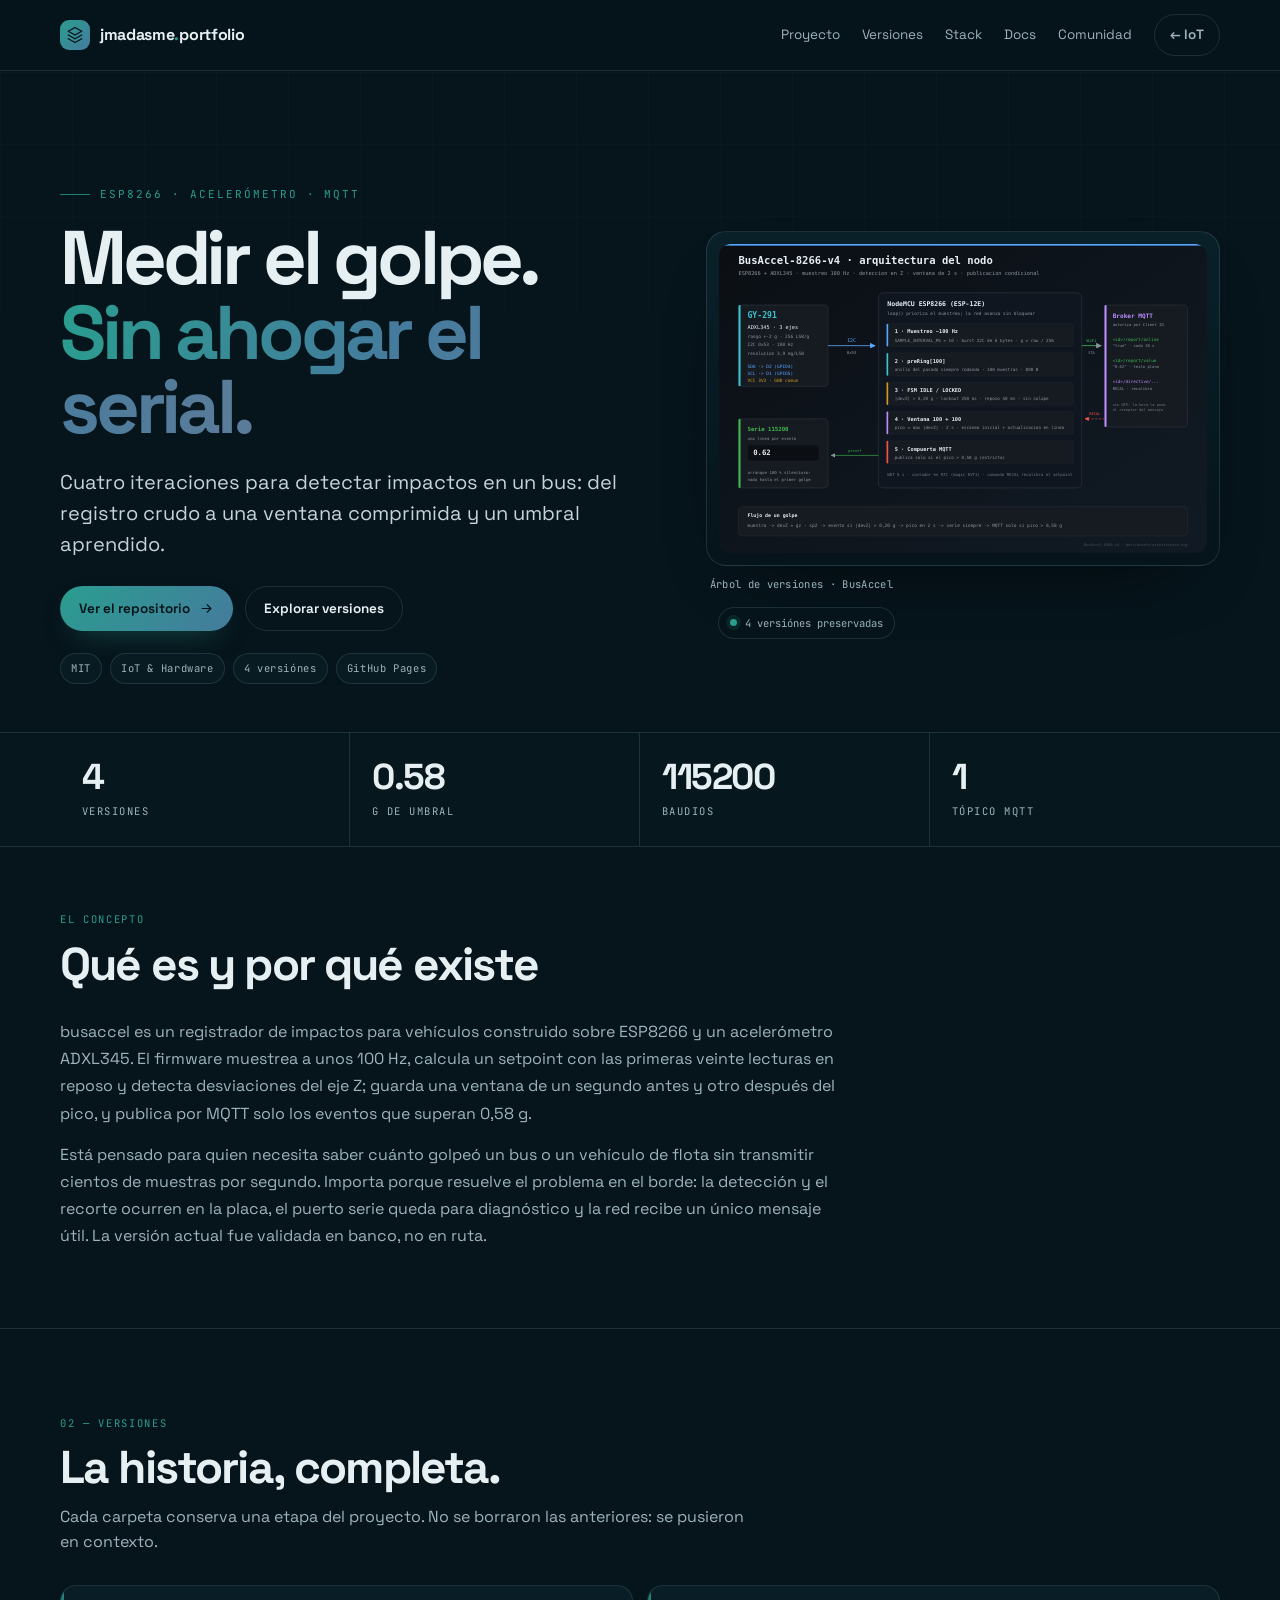
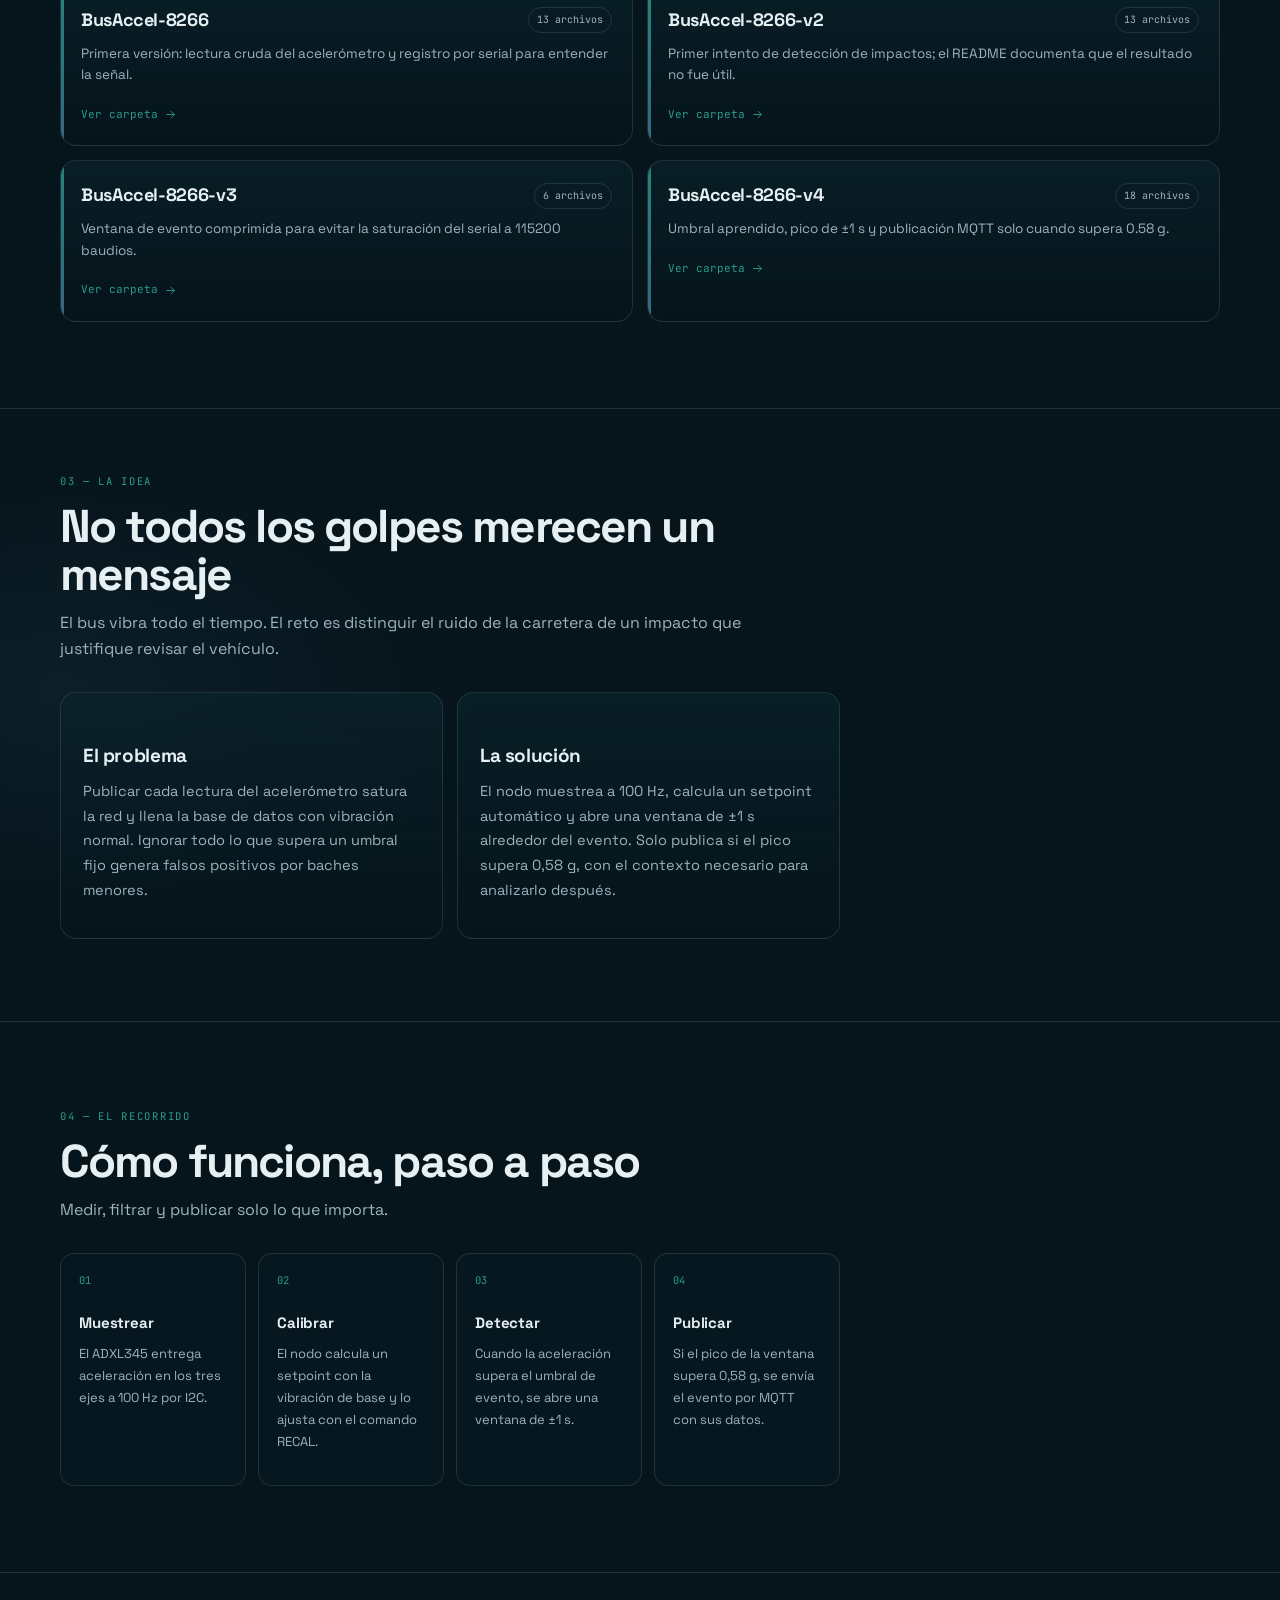
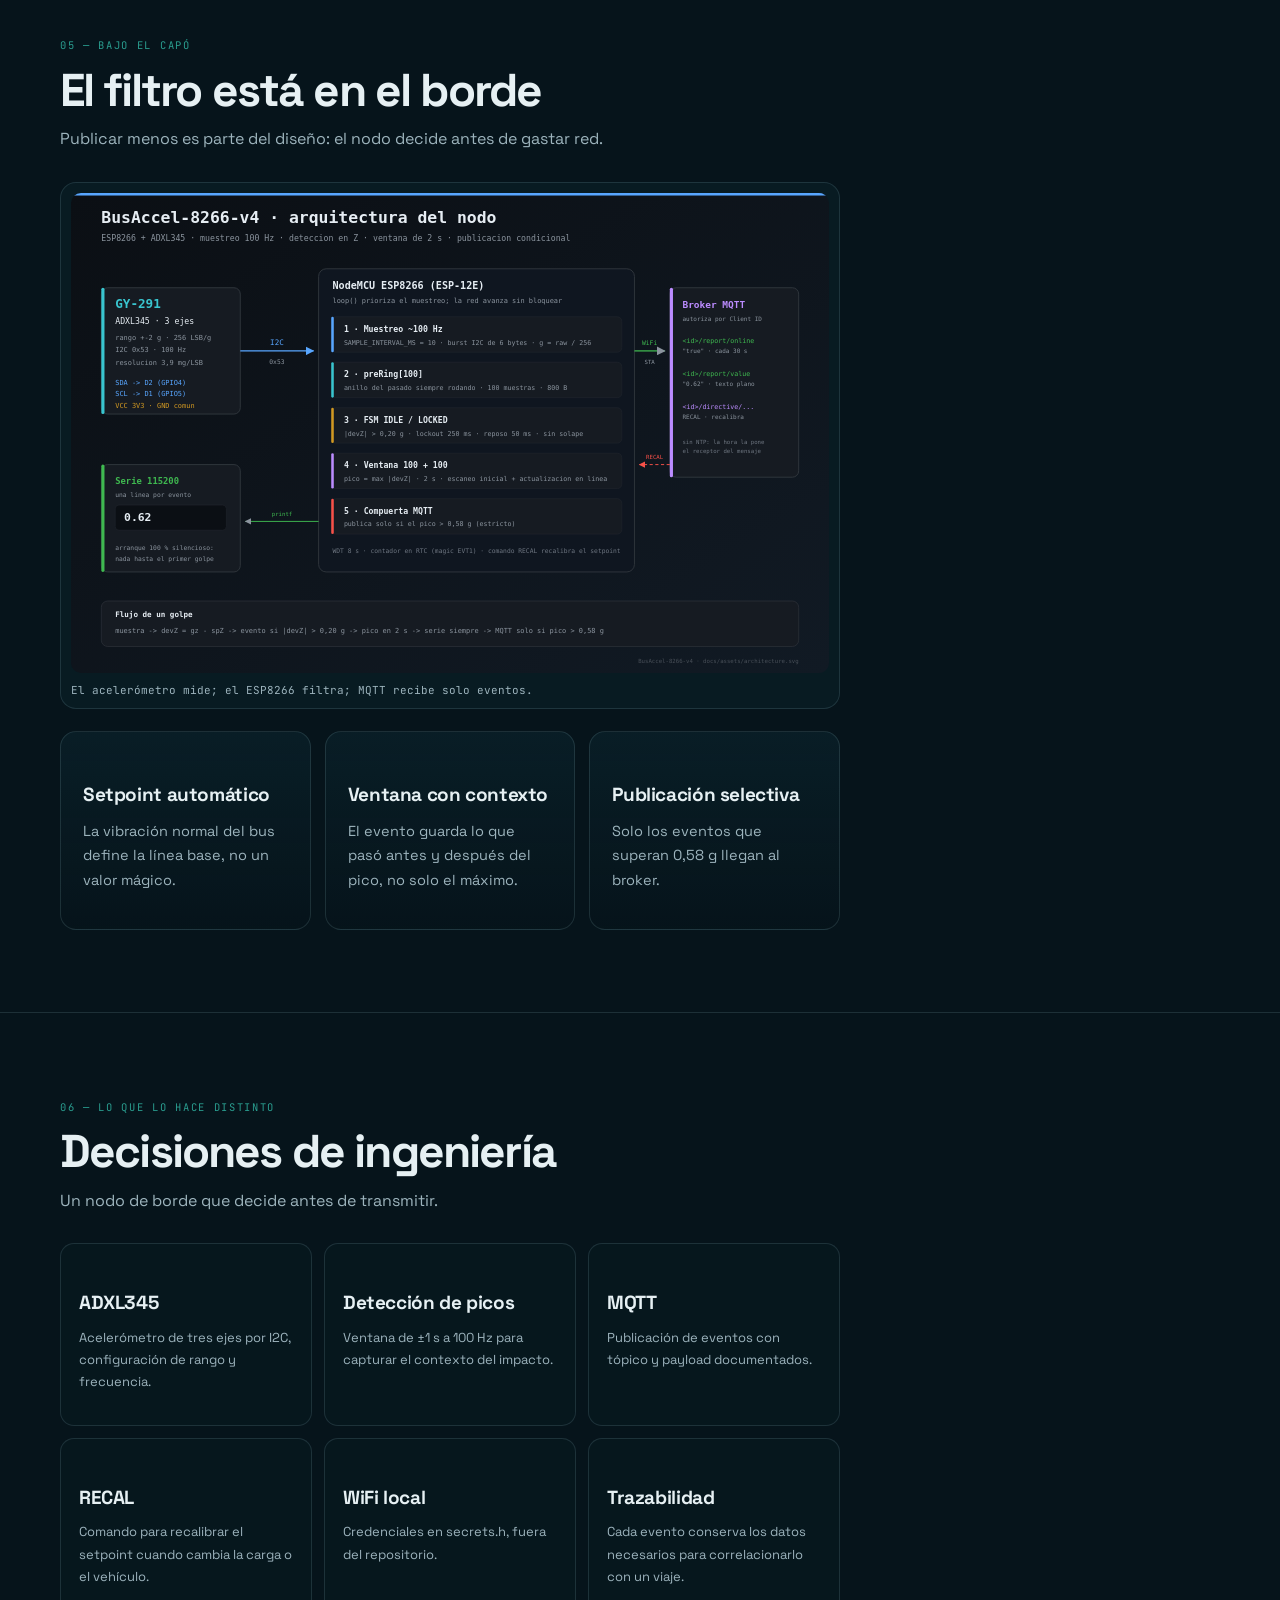
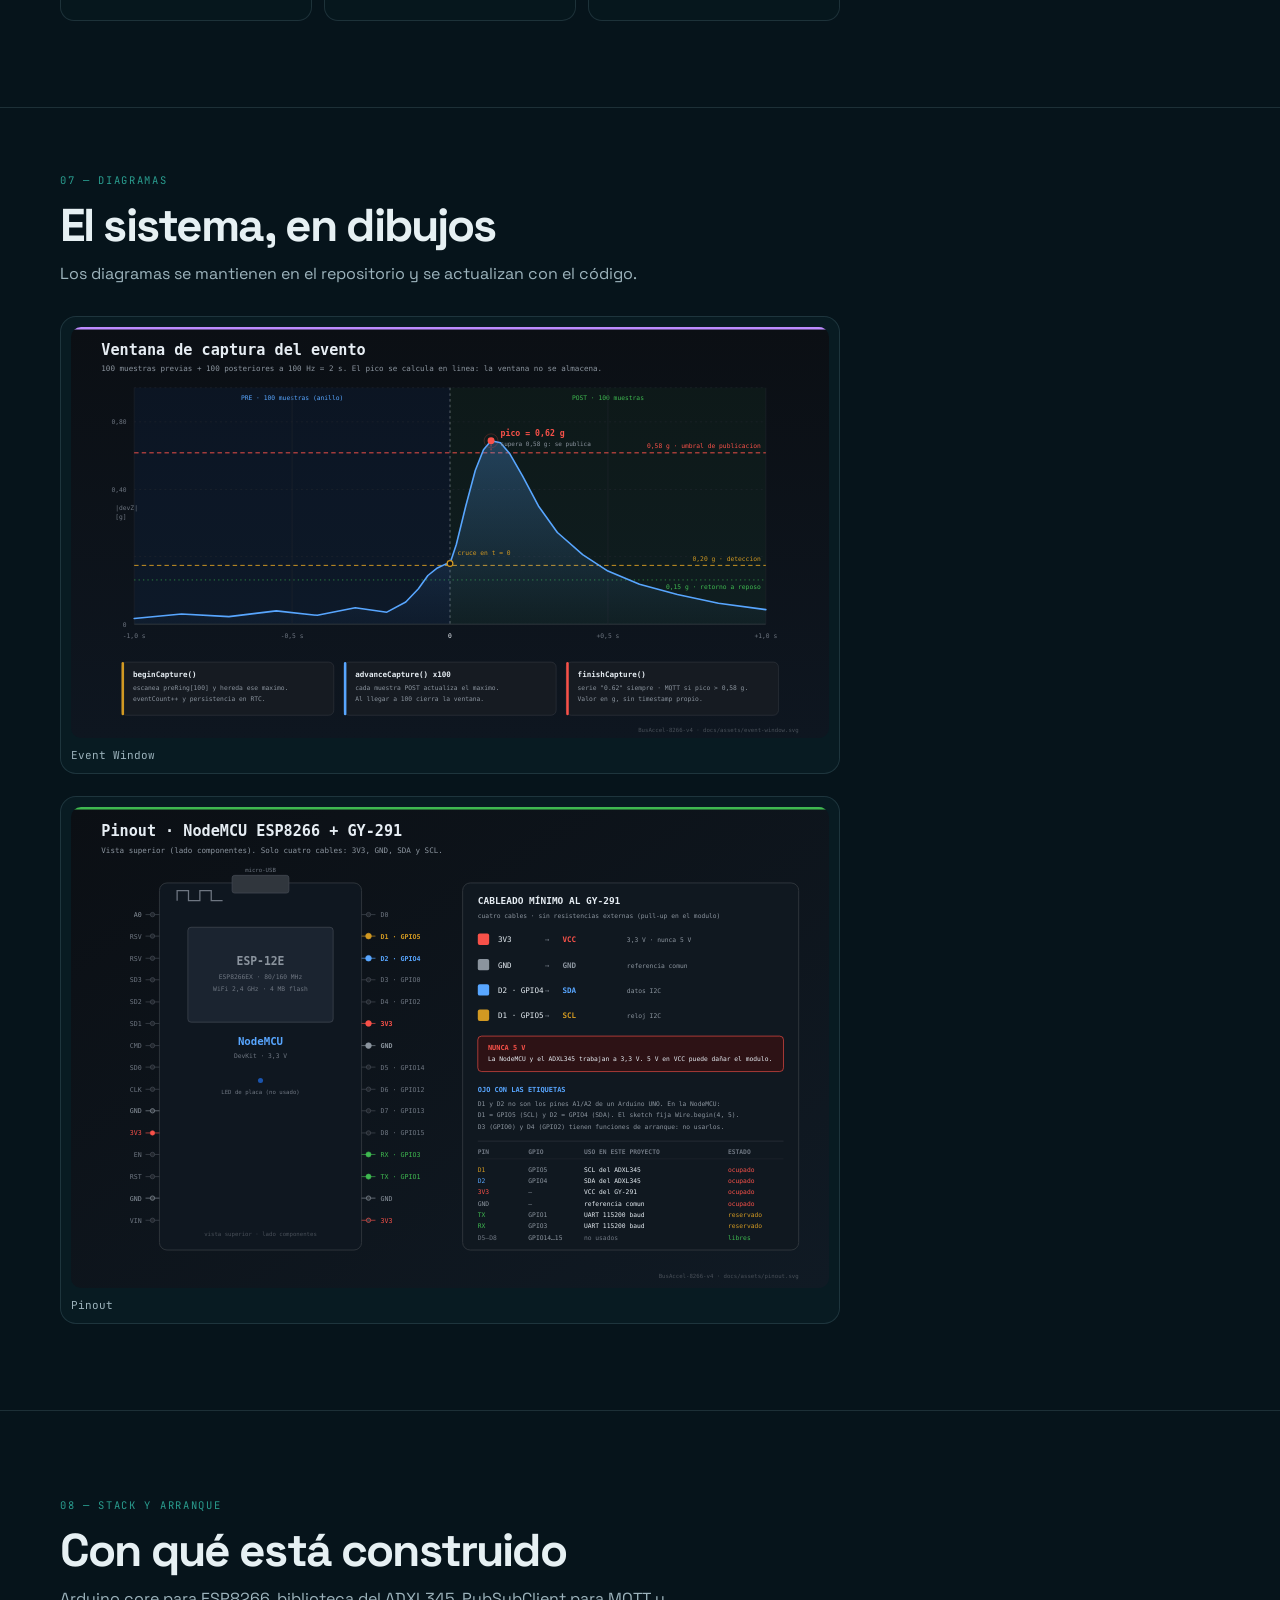
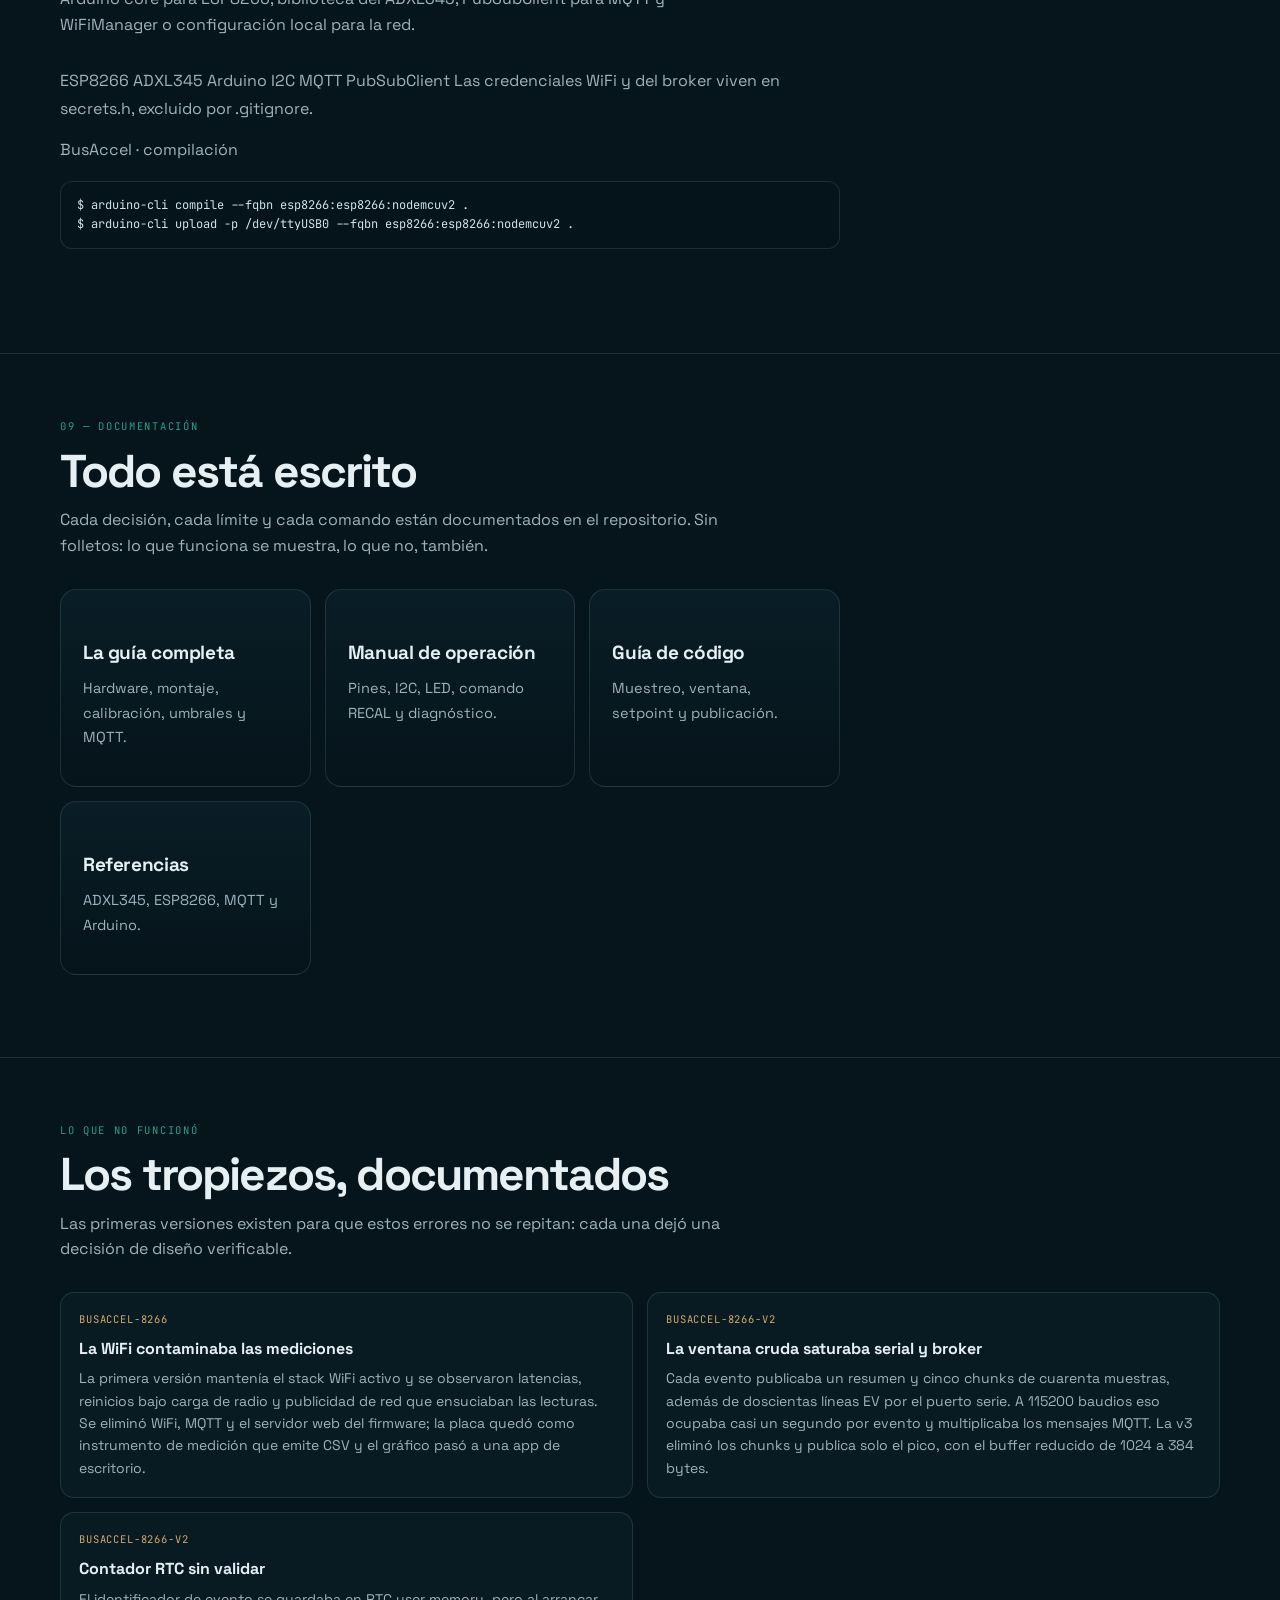
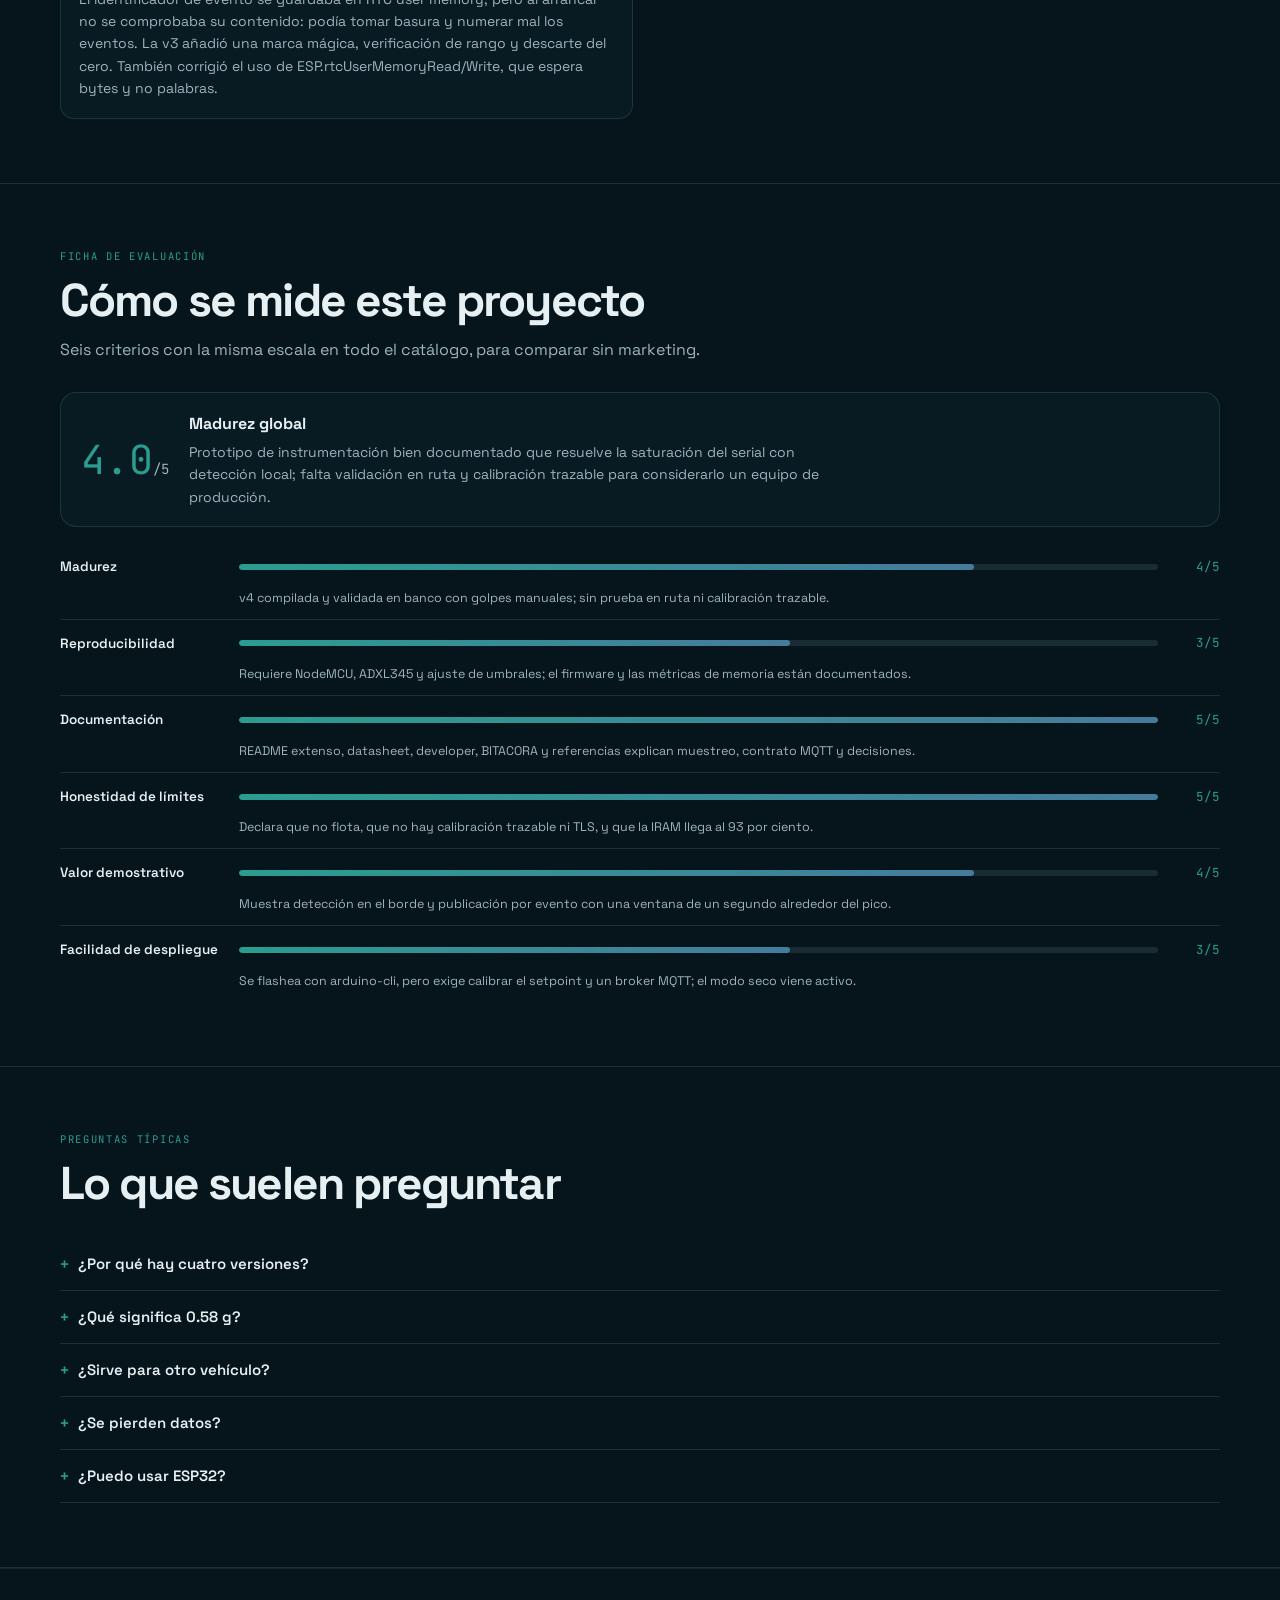
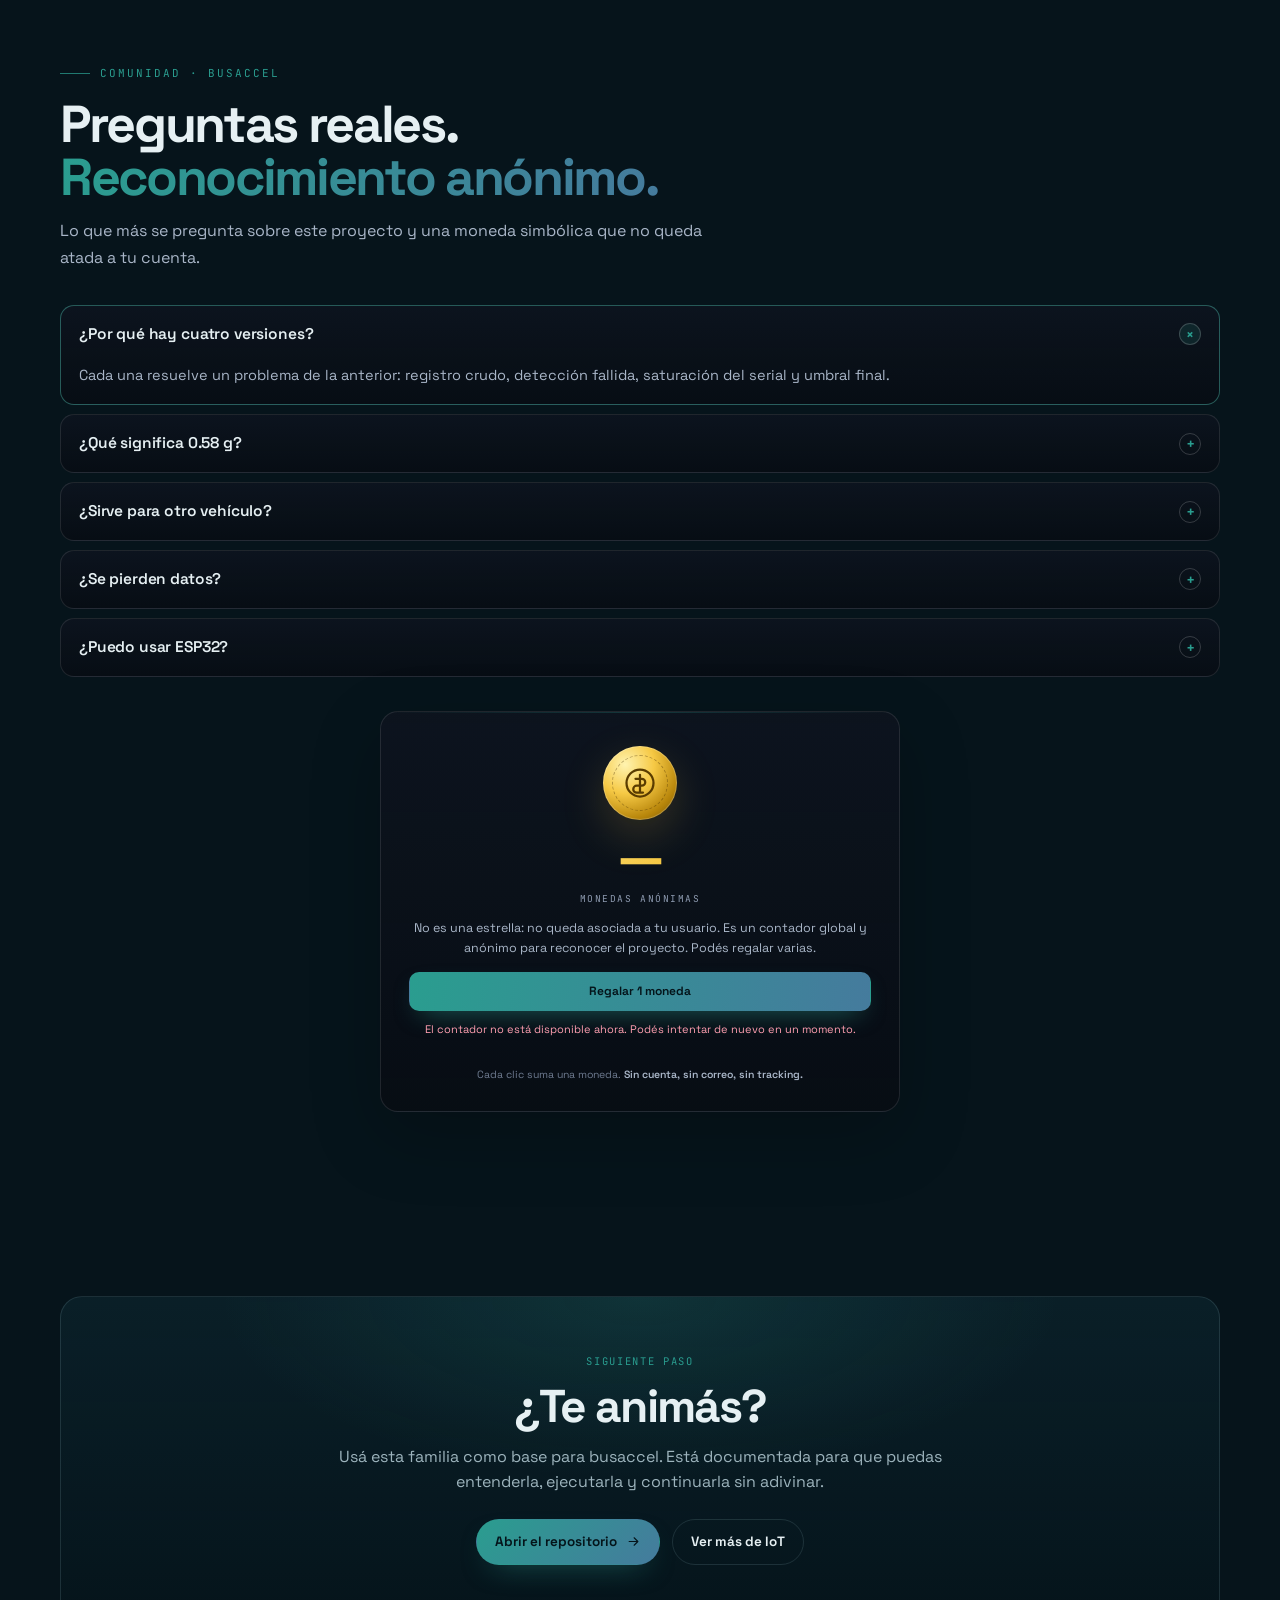
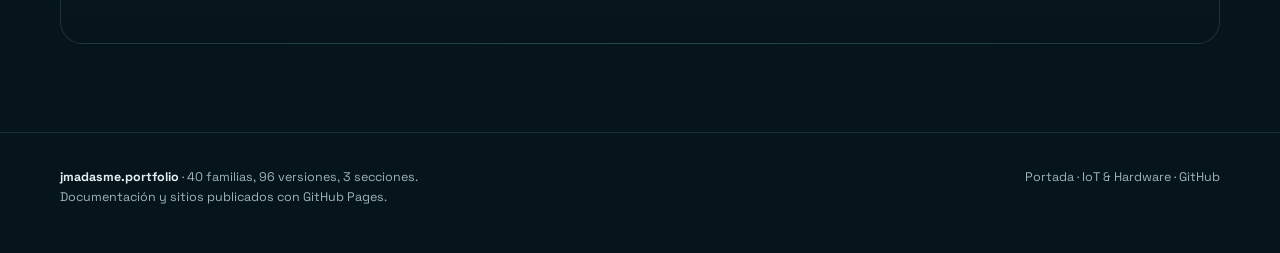
==== commit 27160e09: "docs: README y landing con concepto, tropiezos, evaluación y FAQ" ====
--- a/docs/index.html
+++ b/docs/index.html
@@ -156,6 +156,39 @@
 .rich .card-grid{display:grid;grid-template-columns:repeat(auto-fit,minmax(220px,1fr));gap:14px;margin:18px 0}
 .rich .card-grid .card{margin:0}
 
+
+.rich h3{margin:26px 0 8px}
+.rich p{margin:0 0 14px;color:var(--muted);line-height:1.7}
+.fail-grid{display:grid;grid-template-columns:repeat(2,minmax(0,1fr));gap:14px;margin-top:6px}
+.fail{background:rgba(11,34,43,.55);border:1px solid var(--line);border-radius:14px;padding:18px}
+.fail .v{font-family:var(--mono);font-size:10.5px;letter-spacing:.08em;text-transform:uppercase;color:var(--warm,#D6A86A)}
+.fail h3{font-size:16px;margin:8px 0 6px}
+.fail p{font-size:14px;margin:0;color:var(--muted)}
+.rating-head{display:flex;align-items:center;gap:20px;margin:6px 0 18px;padding:18px 20px;border:1px solid var(--line);border-radius:16px;background:rgba(11,34,43,.55)}
+.rating-avg{font-family:var(--mono);font-size:40px;line-height:1;color:var(--accent)}
+.rating-avg small{font-size:14px;color:var(--muted)}
+.rating-head p{margin:4px 0 0;font-size:14px;color:var(--muted);max-width:70ch}
+.rating{display:grid;gap:2px}
+.rating-row{display:grid;grid-template-columns:165px minmax(90px,1fr) 48px;gap:14px;align-items:center;padding:11px 0;border-bottom:1px solid var(--line)}
+.rating-row:last-child{border-bottom:0}
+.rating-name{font-size:13.5px;font-weight:600}
+.rating-bar{height:6px;border-radius:99px;background:rgba(148,190,200,.14);overflow:hidden}
+.rating-bar i{display:block;height:100%;border-radius:99px;background:linear-gradient(90deg,var(--accent),var(--accent2))}
+.rating-score{font-family:var(--mono);font-size:12.5px;color:var(--accent);text-align:right}
+.rating-note{grid-column:2/-1;font-size:12.5px;color:var(--muted);margin-top:-4px}
+.faq{display:grid;gap:0;margin-top:4px}
+.faq details{border-bottom:1px solid var(--line);padding:14px 0}
+.faq summary{cursor:pointer;font-weight:600;font-size:15px;list-style:none}
+.faq summary::-webkit-details-marker{display:none}
+.faq summary::before{content:"+";display:inline-block;width:18px;color:var(--accent);font-family:var(--mono)}
+.faq details[open] summary::before{content:"–"}
+.faq p{margin:10px 0 0 18px;font-size:14px;color:var(--muted)}
+@media(max-width:720px){
+  .fail-grid{grid-template-columns:1fr}
+  .rating-head{flex-direction:column;align-items:flex-start}
+  .rating-row{grid-template-columns:120px 1fr 44px}
+}
+
 </style>
 <link rel="stylesheet" href="assets/community.css?v=1">
 </head>
@@ -188,15 +221,7 @@
 
 <section class="stats"><div class="wrap stats-grid"><div class="stat"><div class="stat-num">4</div><div class="stat-label">versiones</div></div><div class="stat"><div class="stat-num">0.58</div><div class="stat-label">g de umbral</div></div><div class="stat"><div class="stat-num">115200</div><div class="stat-label">baudios</div></div><div class="stat"><div class="stat-num">1</div><div class="stat-label">tópico MQTT</div></div></div></section>
 
-<section class="section" id="proyecto"><div class="wrap">
-  <div class="section-head reveal"><div class="kicker">01 — El proyecto</div><h2>Qué resuelve</h2><p class="section-sub">Familia de firmware ESP8266 para detectar aceleraciones bruscas en un vehículo. Cada versión corrige un problema concreto: saturación del puerto serial, ruido del sensor y falsos positivos.</p></div>
-  <div class="two">
-    <div class="card reveal"><span class="tag">Problema</span><h3>El punto de partida</h3><p>El acelerómetro entrega cientos de muestras por segundo; enviarlas completas por serial bloquea el puerto y esconde el evento que se quiere medir.</p></div>
-    <div class="card reveal"><span class="tag">Solución</span><h3>La propuesta</h3><p>Detectar localmente, guardar una ventana alrededor del pico y publicar por MQTT solo los eventos que superan un umbral calibrado con datos reales.</p></div>
-  </div>
-</div></section>
-
-<section class="section" id="versiones"><div class="wrap">
+<section class="section tight"><div class="wrap"><div class="section-head reveal"><div class="kicker">El concepto</div><h2>Qué es y por qué existe</h2></div><div class="rich reveal"><p>busaccel es un registrador de impactos para vehículos construido sobre ESP8266 y un acelerómetro ADXL345. El firmware muestrea a unos 100 Hz, calcula un setpoint con las primeras veinte lecturas en reposo y detecta desviaciones del eje Z; guarda una ventana de un segundo antes y otro después del pico, y publica por MQTT solo los eventos que superan 0,58 g.</p><p>Está pensado para quien necesita saber cuánto golpeó un bus o un vehículo de flota sin transmitir cientos de muestras por segundo. Importa porque resuelve el problema en el borde: la detección y el recorte ocurren en la placa, el puerto serie queda para diagnóstico y la red recibe un único mensaje útil. La versión actual fue validada en banco, no en ruta.</p></div></div></section><section class="section" id="versiones"><div class="wrap">
   <div class="section-head reveal"><div class="kicker">02 — Versiones</div><h2>La historia, completa.</h2><p class="section-sub">Cada carpeta conserva una etapa del proyecto. No se borraron las anteriores: se pusieron en contexto.</p></div>
   <div class="versions"><article class="version reveal">
   <div class="version-top"><h3>BusAccel-8266</h3><span class="count">13 archivos</span></div>
@@ -216,23 +241,23 @@
   <a href="https://github.com/jmadasme/busaccel/tree/main/versions/BusAccel-8266-v4" target="_blank" rel="noopener">Ver carpeta <svg viewBox="0 0 24 24" width="13" height="13" fill="none" stroke="currentColor" stroke-width="1.7" stroke-linecap="round" stroke-linejoin="round" aria-hidden="true"><path d="M5 12h14M13 6l6 6-6 6"/></svg></a>
 </article></div>
 </div></section>
-<section class="section tight"><div class="wrap"><div class="section-head reveal"><div class="kicker">01 — La idea</div><h2>No todos los golpes merecen un mensaje</h2><p class="section-sub">El bus vibra todo el tiempo. El reto es distinguir el ruido de la carretera de un impacto que justifique revisar el vehículo.</p></div><div class="rich reveal"><div class="card-grid">
+<section class="section tight"><div class="wrap"><div class="section-head reveal"><div class="kicker">03 — La idea</div><h2>No todos los golpes merecen un mensaje</h2><p class="section-sub">El bus vibra todo el tiempo. El reto es distinguir el ruido de la carretera de un impacto que justifique revisar el vehículo.</p></div><div class="rich reveal"><div class="card-grid">
 <div class="card"><h3>El problema</h3><div><div></div><p>Publicar cada lectura del acelerómetro satura la red y llena la base de datos con vibración normal. Ignorar todo lo que supera un umbral fijo genera falsos positivos por baches menores.</p></div></div>
 <div class="card"><h3>La solución</h3><div><div></div><p>El nodo muestrea a 100 Hz, calcula un setpoint automático y abre una ventana de ±1 s alrededor del evento. Solo publica si el pico supera 0,58 g, con el contexto necesario para analizarlo después.</p></div></div>
 </div></div></div></section>
-<section class="section"><div class="wrap"><div class="section-head reveal"><div class="kicker">02 — El recorrido</div><h2>Cómo funciona, paso a paso</h2><p class="section-sub">Medir, filtrar y publicar solo lo que importa.</p></div><div class="rich reveal"><div class="timeline">
+<section class="section"><div class="wrap"><div class="section-head reveal"><div class="kicker">04 — El recorrido</div><h2>Cómo funciona, paso a paso</h2><p class="section-sub">Medir, filtrar y publicar solo lo que importa.</p></div><div class="rich reveal"><div class="timeline">
 <div class="step"><div class="step-n">01</div><h4>Muestrear</h4><div><p>El ADXL345 entrega aceleración en los tres ejes a 100 Hz por I2C.</p></div></div>
 <div class="step"><div class="step-n">02</div><h4>Calibrar</h4><div><p>El nodo calcula un setpoint con la vibración de base y lo ajusta con el comando RECAL.</p></div></div>
 <div class="step"><div class="step-n">03</div><h4>Detectar</h4><div><p>Cuando la aceleración supera el umbral de evento, se abre una ventana de ±1 s.</p></div></div>
 <div class="step"><div class="step-n">04</div><h4>Publicar</h4><div><p>Si el pico de la ventana supera 0,58 g, se envía el evento por MQTT con sus datos.</p></div></div>
 </div></div></div></section>
-<section class="section tight"><div class="wrap"><div class="section-head reveal"><div class="kicker">03 — Bajo el capó</div><h2>El filtro está en el borde</h2><p class="section-sub">Publicar menos es parte del diseño: el nodo decide antes de gastar red.</p></div><div class="rich reveal"><figure><img src="assets/rich/architecture.svg" alt="Nodo BusAccel con ESP8266, ADXL345 y broker MQTT" loading="lazy"><figcaption>El acelerómetro mide; el ESP8266 filtra; MQTT recibe solo eventos.</figcaption></figure>
+<section class="section tight"><div class="wrap"><div class="section-head reveal"><div class="kicker">05 — Bajo el capó</div><h2>El filtro está en el borde</h2><p class="section-sub">Publicar menos es parte del diseño: el nodo decide antes de gastar red.</p></div><div class="rich reveal"><figure><img src="assets/rich/architecture.svg" alt="Nodo BusAccel con ESP8266, ADXL345 y broker MQTT" loading="lazy"><figcaption>El acelerómetro mide; el ESP8266 filtra; MQTT recibe solo eventos.</figcaption></figure>
 <div class="card-grid">
 <div class="card"><h3>Setpoint automático</h3><div><p>La vibración normal del bus define la línea base, no un valor mágico.</p></div></div>
 <div class="card"><h3>Ventana con contexto</h3><div><p>El evento guarda lo que pasó antes y después del pico, no solo el máximo.</p></div></div>
 <div class="card"><h3>Publicación selectiva</h3><div><p>Solo los eventos que superan 0,58 g llegan al broker.</p></div></div>
 </div></div></div></section>
-<section class="section"><div class="wrap"><div class="section-head reveal"><div class="kicker">04 — Lo que lo hace distinto</div><h2>Decisiones de ingeniería</h2><p class="section-sub">Un nodo de borde que decide antes de transmitir.</p></div><div class="rich reveal"><div class="features">
+<section class="section"><div class="wrap"><div class="section-head reveal"><div class="kicker">06 — Lo que lo hace distinto</div><h2>Decisiones de ingeniería</h2><p class="section-sub">Un nodo de borde que decide antes de transmitir.</p></div><div class="rich reveal"><div class="features">
 <div class="feature"><h3>ADXL345</h3><div><p>Acelerómetro de tres ejes por I2C, configuración de rango y frecuencia.</p></div></div>
 <div class="feature"><h3>Detección de picos</h3><div><p>Ventana de ±1 s a 100 Hz para capturar el contexto del impacto.</p></div></div>
 <div class="feature"><h3>MQTT</h3><div><p>Publicación de eventos con tópico y payload documentados.</p></div></div>
@@ -240,19 +265,18 @@
 <div class="feature"><h3>WiFi local</h3><div><p>Credenciales en secrets.h, fuera del repositorio.</p></div></div>
 <div class="feature"><h3>Trazabilidad</h3><div><p>Cada evento conserva los datos necesarios para correlacionarlo con un viaje.</p></div></div>
 </div></div></div></section>
-<section class="section tight"><div class="wrap"><div class="section-head reveal"><div class="kicker">05 — Diagramas</div><h2>El sistema, en dibujos</h2><p class="section-sub">Los diagramas se mantienen en el repositorio y se actualizan con el código.</p></div><div class="rich reveal"><figure><img src="assets/rich/event-window.svg" alt="BusAccel — event window" loading="lazy"><figcaption>Event Window</figcaption></figure>
+<section class="section tight"><div class="wrap"><div class="section-head reveal"><div class="kicker">07 — Diagramas</div><h2>El sistema, en dibujos</h2><p class="section-sub">Los diagramas se mantienen en el repositorio y se actualizan con el código.</p></div><div class="rich reveal"><figure><img src="assets/rich/event-window.svg" alt="BusAccel — event window" loading="lazy"><figcaption>Event Window</figcaption></figure>
 <figure><img src="assets/rich/pinout.svg" alt="BusAccel — pinout" loading="lazy"><figcaption>Pinout</figcaption></figure></div></div></section>
-<section class="section"><div class="wrap"><div class="section-head reveal"><div class="kicker">06 — Stack y arranque</div><h2>Con qué está construido</h2><p class="section-sub">Arduino core para ESP8266, biblioteca del ADXL345, PubSubClient para MQTT y WiFiManager o configuración local para la red.</p></div><div class="rich reveal"><p>ESP8266 ADXL345 Arduino I2C MQTT PubSubClient Las credenciales WiFi y del broker viven en secrets.h, excluido por .gitignore.</p>
+<section class="section"><div class="wrap"><div class="section-head reveal"><div class="kicker">08 — Stack y arranque</div><h2>Con qué está construido</h2><p class="section-sub">Arduino core para ESP8266, biblioteca del ADXL345, PubSubClient para MQTT y WiFiManager o configuración local para la red.</p></div><div class="rich reveal"><p>ESP8266 ADXL345 Arduino I2C MQTT PubSubClient Las credenciales WiFi y del broker viven en secrets.h, excluido por .gitignore.</p>
 <p>BusAccel · compilación</p>
 <pre><span>$</span> arduino-cli compile --fqbn esp8266:esp8266:nodemcuv2 .
 <span>$</span> arduino-cli upload -p /dev/ttyUSB0 --fqbn esp8266:esp8266:nodemcuv2 .</pre></div></div></section>
-<section class="section tight"><div class="wrap"><div class="section-head reveal"><div class="kicker">07 — Documentación</div><h2>Todo está escrito</h2><p class="section-sub">Cada decisión, cada límite y cada comando están documentados en el repositorio. Sin folletos: lo que funciona se muestra, lo que no, también.</p></div><div class="rich reveal"><div class="card-grid">
+<section class="section tight"><div class="wrap"><div class="section-head reveal"><div class="kicker">09 — Documentación</div><h2>Todo está escrito</h2><p class="section-sub">Cada decisión, cada límite y cada comando están documentados en el repositorio. Sin folletos: lo que funciona se muestra, lo que no, también.</p></div><div class="rich reveal"><div class="card-grid">
 <a class="card" href=""><h3>La guía completa</h3><p>Hardware, montaje, calibración, umbrales y MQTT.</p></a>
 <a class="card" href=""><h3>Manual de operación</h3><p>Pines, I2C, LED, comando RECAL y diagnóstico.</p></a>
 <a class="card" href=""><h3>Guía de código</h3><p>Muestreo, ventana, setpoint y publicación.</p></a>
 <a class="card" href=""><h3>Referencias</h3><p>ADXL345, ESP8266, MQTT y Arduino.</p></a>
-</div></div></div></section>
-<section class="cta"><div class="wrap"><div class="cta-box reveal">
+</div></div></div></section><section class="section tight"><div class="wrap"><div class="section-head reveal"><div class="kicker">Lo que no funcionó</div><h2>Los tropiezos, documentados</h2><p class="section-sub">Las primeras versiones existen para que estos errores no se repitan: cada una dejó una decisión de diseño verificable.</p></div><div class="fail-grid reveal"><div class="fail"><div class="v">BusAccel-8266</div><h3>La WiFi contaminaba las mediciones</h3><p>La primera versión mantenía el stack WiFi activo y se observaron latencias, reinicios bajo carga de radio y publicidad de red que ensuciaban las lecturas. Se eliminó WiFi, MQTT y el servidor web del firmware; la placa quedó como instrumento de medición que emite CSV y el gráfico pasó a una app de escritorio.</p></div><div class="fail"><div class="v">BusAccel-8266-v2</div><h3>La ventana cruda saturaba serial y broker</h3><p>Cada evento publicaba un resumen y cinco chunks de cuarenta muestras, además de doscientas líneas EV por el puerto serie. A 115200 baudios eso ocupaba casi un segundo por evento y multiplicaba los mensajes MQTT. La v3 eliminó los chunks y publica solo el pico, con el buffer reducido de 1024 a 384 bytes.</p></div><div class="fail"><div class="v">BusAccel-8266-v2</div><h3>Contador RTC sin validar</h3><p>El identificador de evento se guardaba en RTC user memory, pero al arrancar no se comprobaba su contenido: podía tomar basura y numerar mal los eventos. La v3 añadió una marca mágica, verificación de rango y descarte del cero. También corrigió el uso de ESP.rtcUserMemoryRead/Write, que espera bytes y no palabras.</p></div></div></div></section><section class="section tight"><div class="wrap"><div class="section-head reveal"><div class="kicker">Ficha de evaluación</div><h2>Cómo se mide este proyecto</h2><p class="section-sub">Seis criterios con la misma escala en todo el catálogo, para comparar sin marketing.</p></div><div class="rating-head reveal"><div class="rating-avg">4.0<small>/5</small></div><div><strong>Madurez global</strong><p>Prototipo de instrumentación bien documentado que resuelve la saturación del serial con detección local; falta validación en ruta y calibración trazable para considerarlo un equipo de producción.</p></div></div><div class="rating reveal"><div class="rating-row"><div class="rating-name">Madurez</div><div class="rating-bar"><i style="width:80%"></i></div><div class="rating-score">4/5</div><div class="rating-note">v4 compilada y validada en banco con golpes manuales; sin prueba en ruta ni calibración trazable.</div></div><div class="rating-row"><div class="rating-name">Reproducibilidad</div><div class="rating-bar"><i style="width:60%"></i></div><div class="rating-score">3/5</div><div class="rating-note">Requiere NodeMCU, ADXL345 y ajuste de umbrales; el firmware y las métricas de memoria están documentados.</div></div><div class="rating-row"><div class="rating-name">Documentación</div><div class="rating-bar"><i style="width:100%"></i></div><div class="rating-score">5/5</div><div class="rating-note">README extenso, datasheet, developer, BITACORA y referencias explican muestreo, contrato MQTT y decisiones.</div></div><div class="rating-row"><div class="rating-name">Honestidad de límites</div><div class="rating-bar"><i style="width:100%"></i></div><div class="rating-score">5/5</div><div class="rating-note">Declara que no flota, que no hay calibración trazable ni TLS, y que la IRAM llega al 93 por ciento.</div></div><div class="rating-row"><div class="rating-name">Valor demostrativo</div><div class="rating-bar"><i style="width:80%"></i></div><div class="rating-score">4/5</div><div class="rating-note">Muestra detección en el borde y publicación por evento con una ventana de un segundo alrededor del pico.</div></div><div class="rating-row"><div class="rating-name">Facilidad de despliegue</div><div class="rating-bar"><i style="width:60%"></i></div><div class="rating-score">3/5</div><div class="rating-note">Se flashea con arduino-cli, pero exige calibrar el setpoint y un broker MQTT; el modo seco viene activo.</div></div></div></div></section><section class="section tight"><div class="wrap"><div class="section-head reveal"><div class="kicker">Preguntas típicas</div><h2>Lo que suelen preguntar</h2></div><div class="faq reveal"><details><summary>¿Por qué hay cuatro versiones?</summary><p>Cada una resuelve un problema de la anterior: registro crudo, detección fallida, saturación del serial y umbral final.</p></details><details><summary>¿Qué significa 0.58 g?</summary><p>Es el umbral de aceleración que separó eventos reales de vibración normal en las pruebas del autor.</p></details><details><summary>¿Sirve para otro vehículo?</summary><p>Sí, pero hay que recalibrar. La vibración de un bus no es la de un auto.</p></details><details><summary>¿Se pierden datos?</summary><p>Se descarta la señal continua y se conserva la ventana del evento. Es una decisión de diseño, no un error.</p></details><details><summary>¿Puedo usar ESP32?</summary><p>El código es de ESP8266; portarlo requiere revisar pines y librerías WiFi.</p></details></div></div></section><section class="cta"><div class="wrap"><div class="cta-box reveal">
   <div class="kicker">Siguiente paso</div><h2>¿Te animás?</h2>
   <p>Usá esta familia como base para busaccel. Está documentada para que puedas entenderla, ejecutarla y continuarla sin adivinar.</p>
   <div class="hero-actions" style="justify-content:center"><a class="btn btn-primary" href="https://github.com/jmadasme/busaccel" target="_blank" rel="noopener">Abrir el repositorio <svg viewBox="0 0 24 24" width="15" height="15" fill="none" stroke="currentColor" stroke-width="1.7" stroke-linecap="round" stroke-linejoin="round" aria-hidden="true"><path d="M5 12h14M13 6l6 6-6 6"/></svg></a><a class="btn btn-ghost" href="/iot/">Ver más de IoT</a></div>
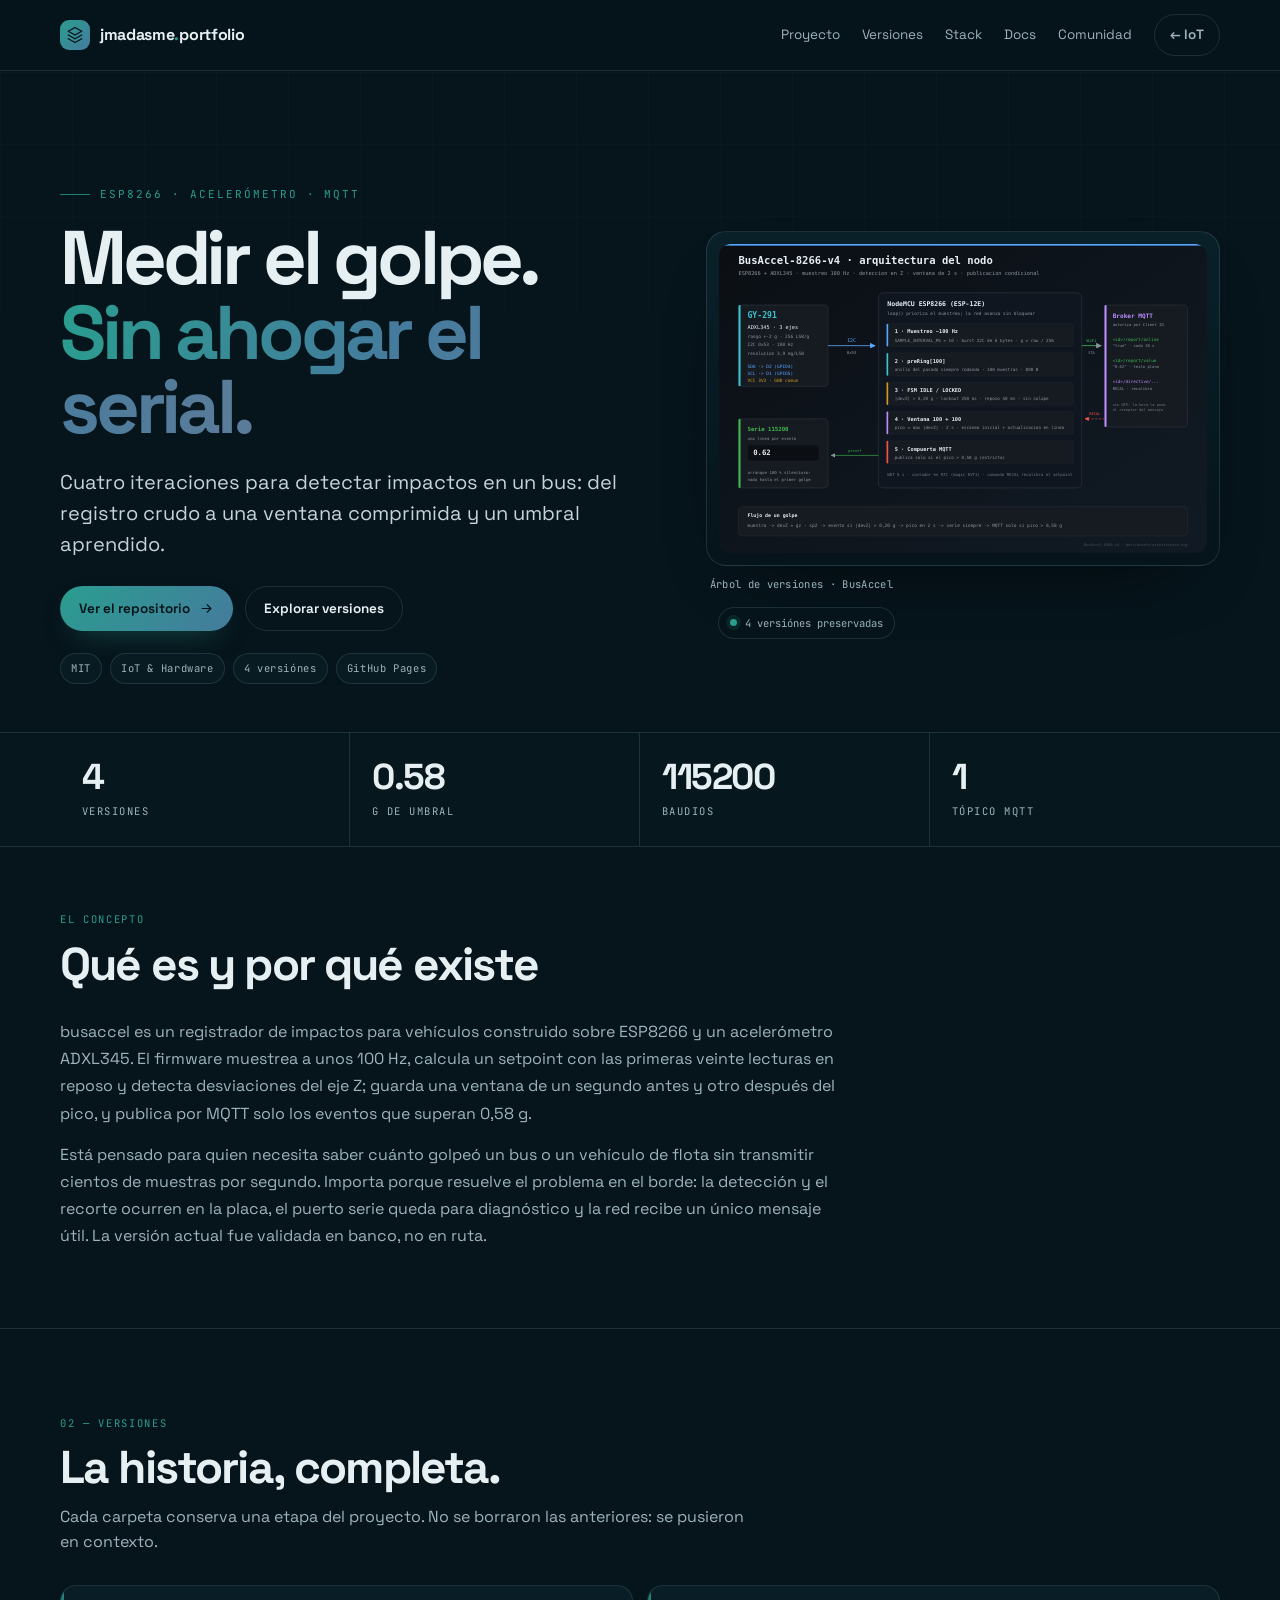
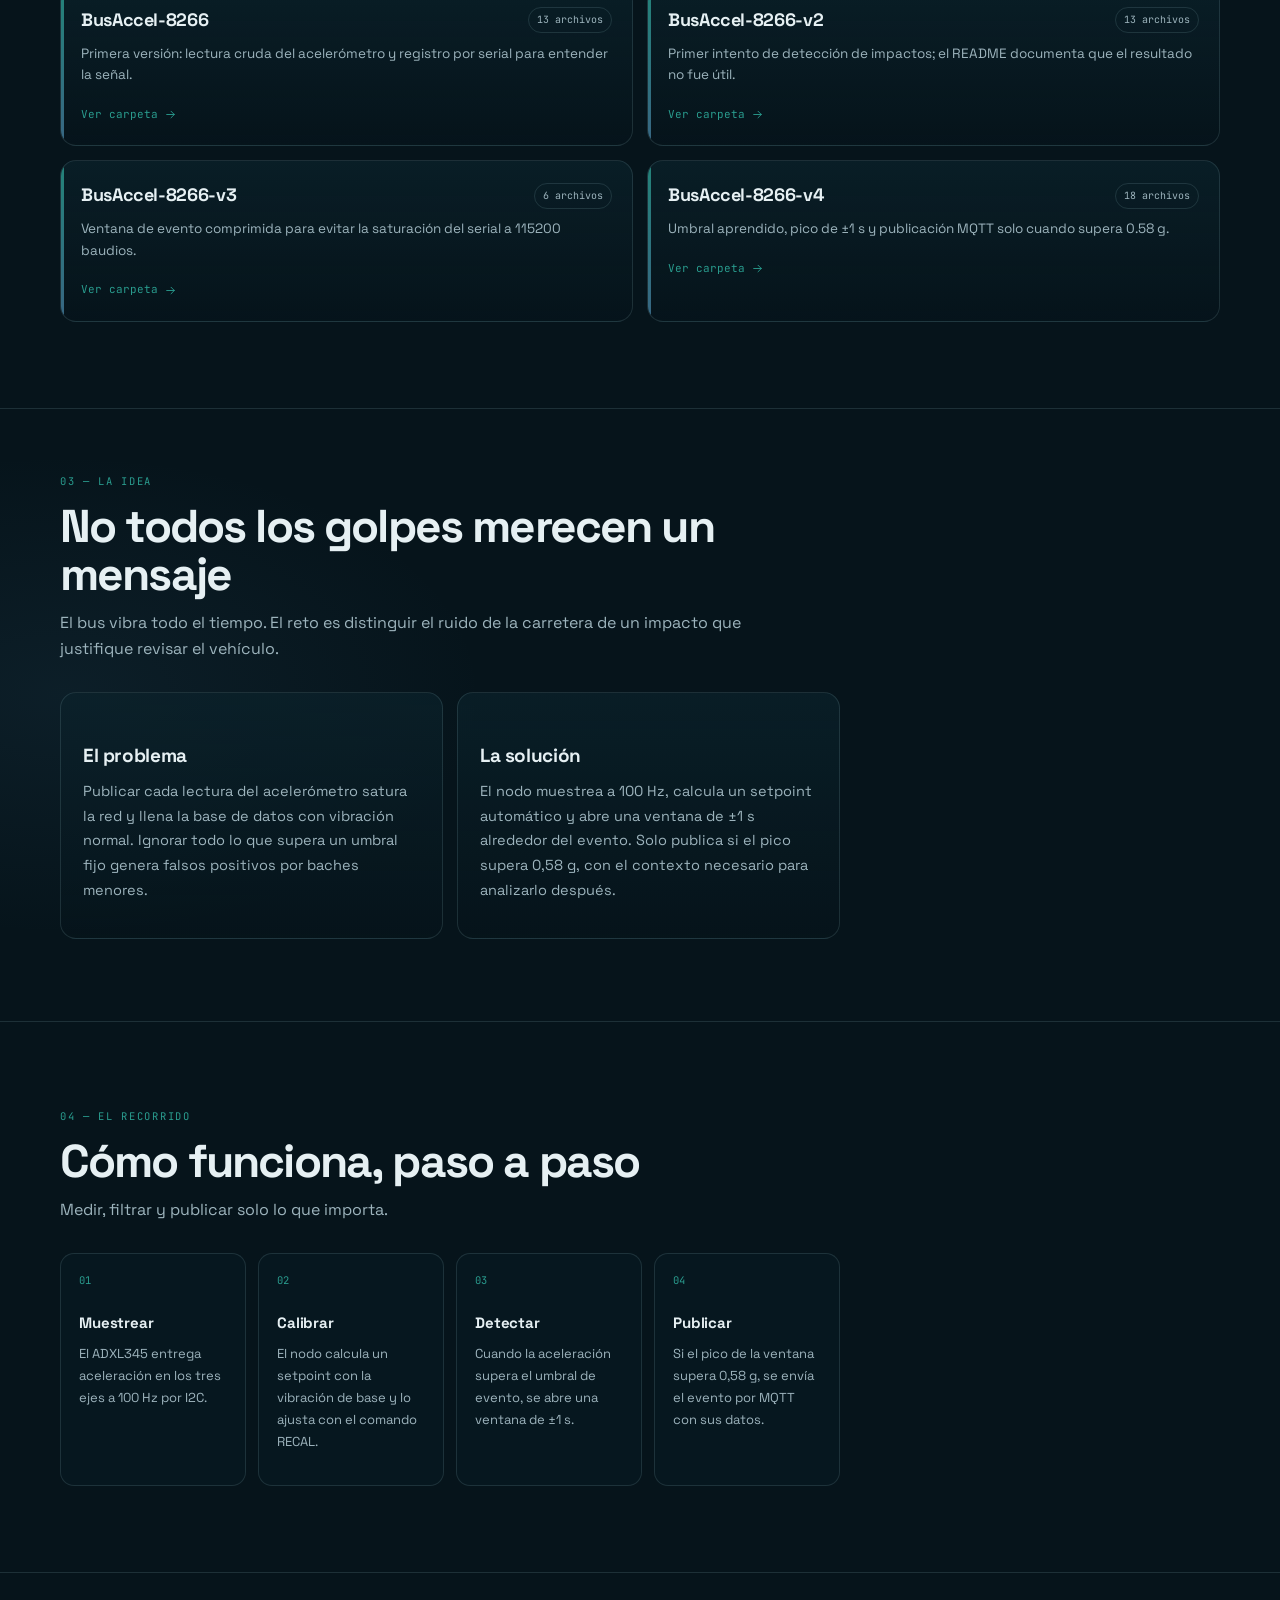
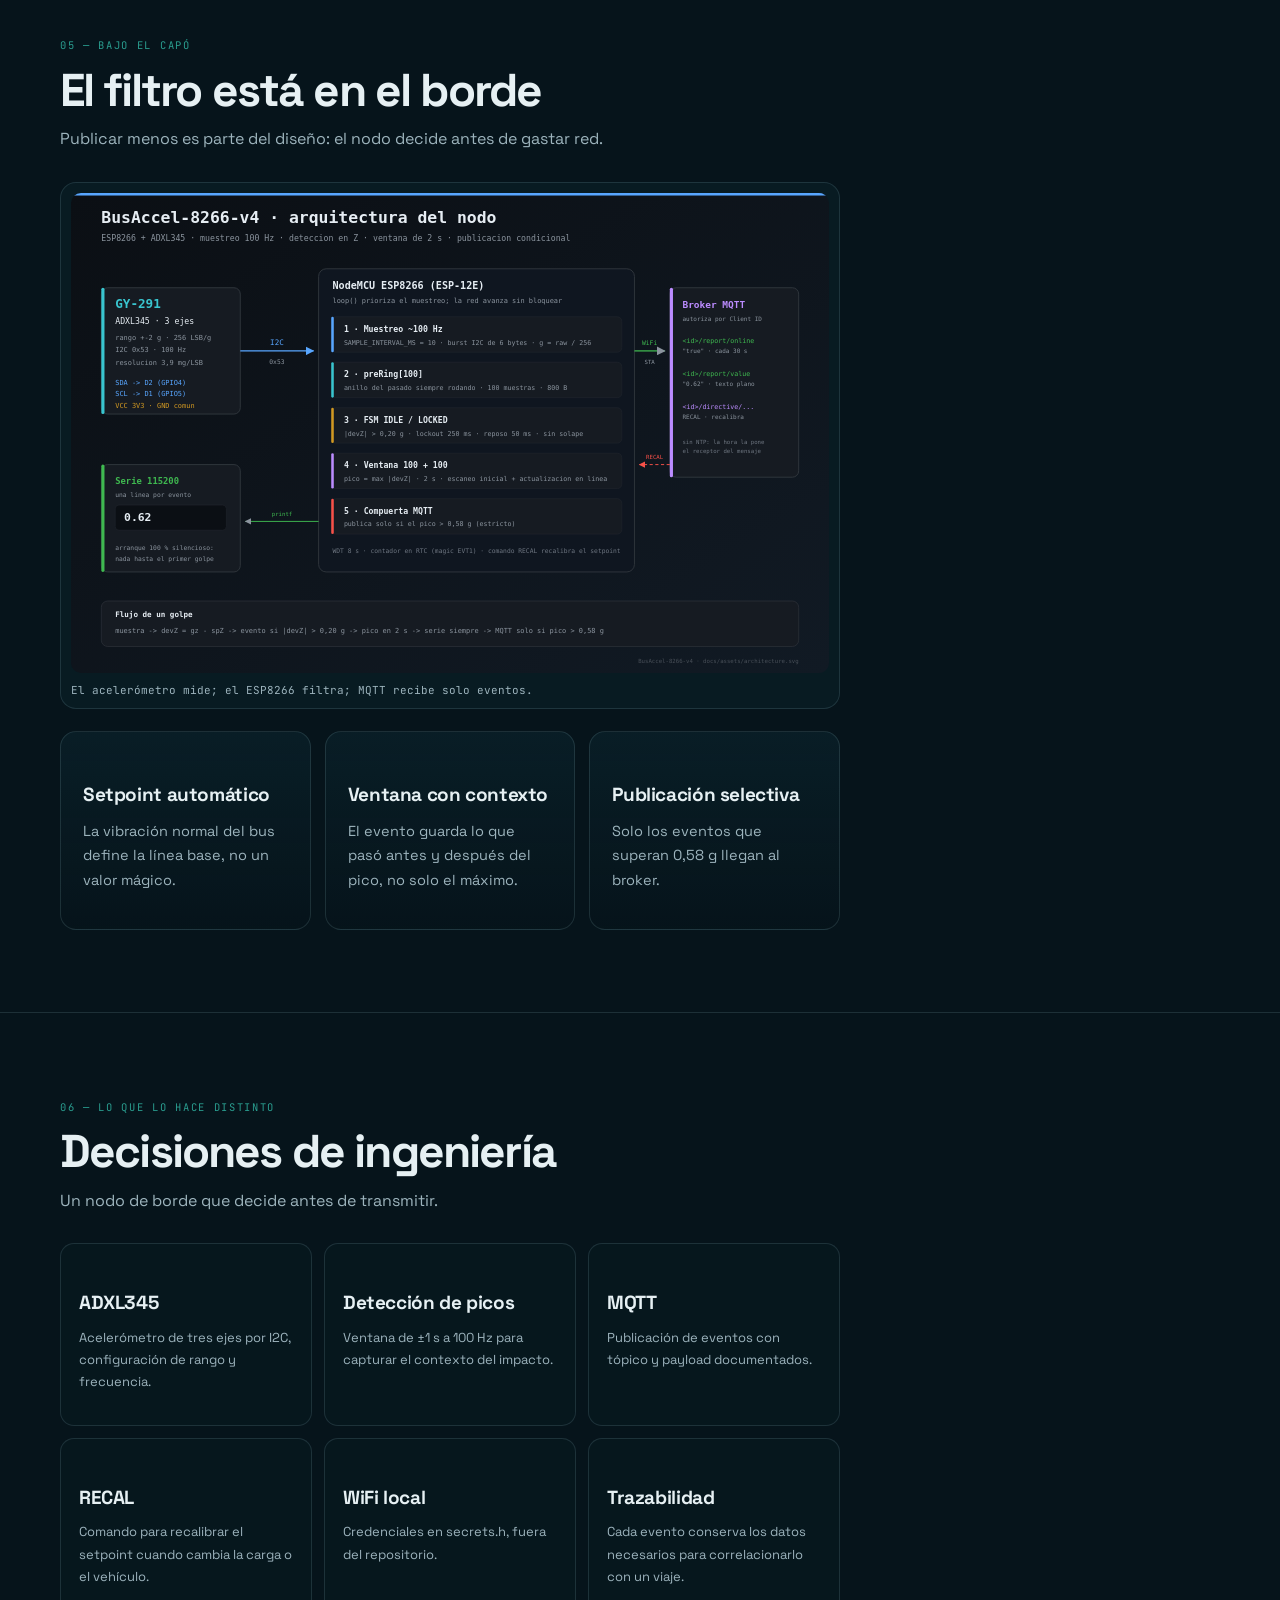
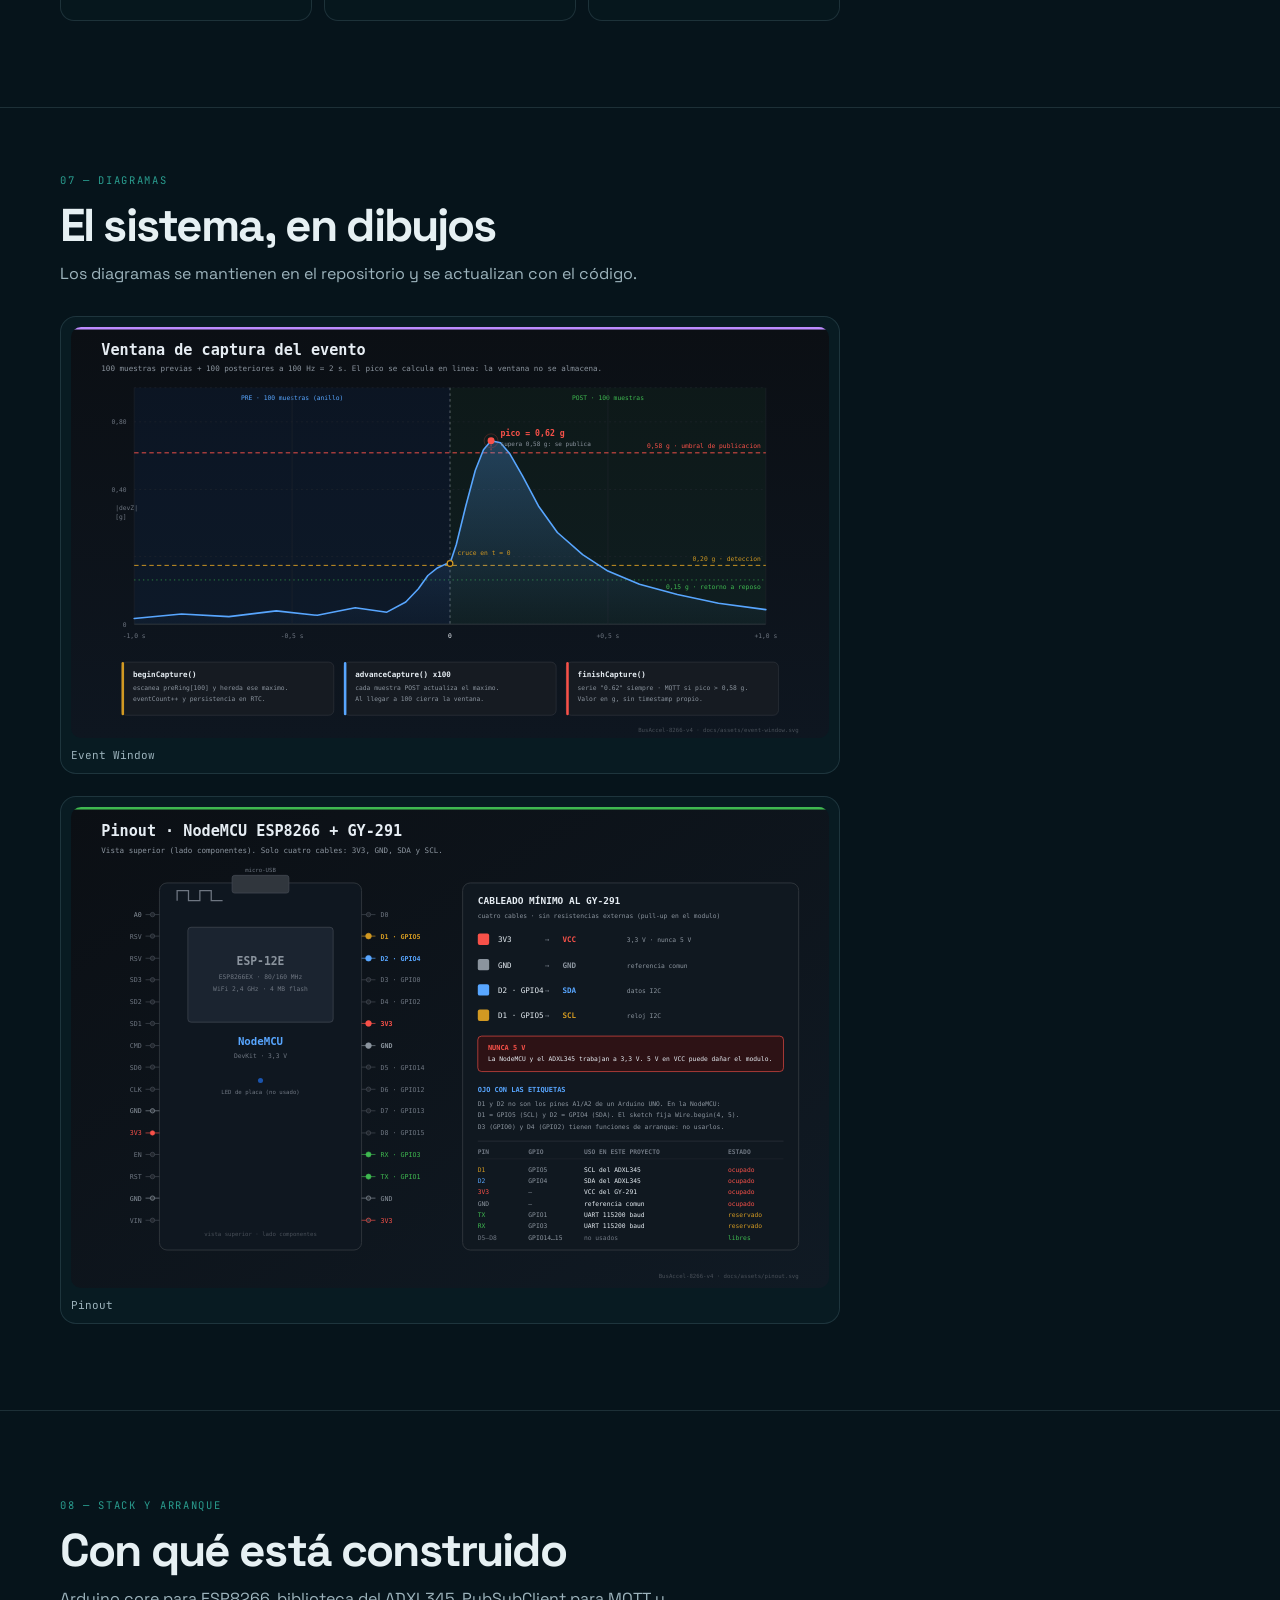
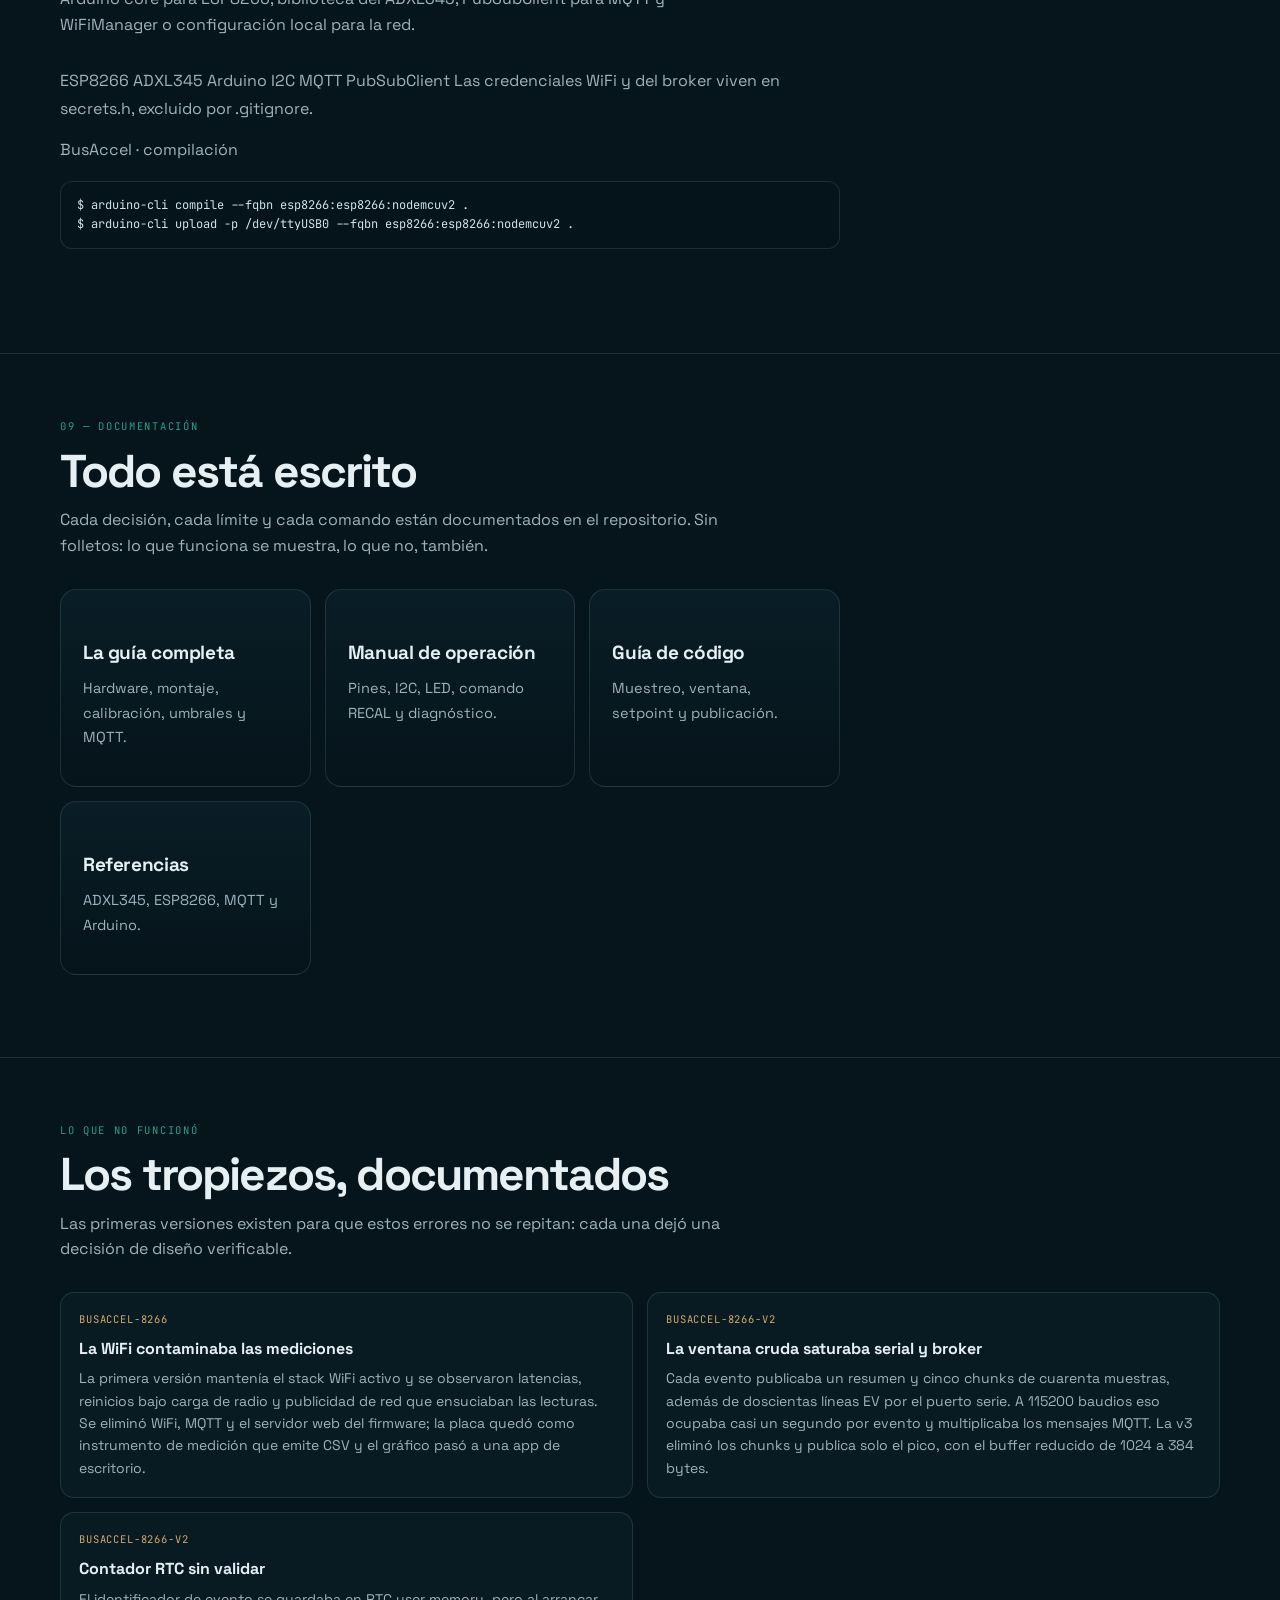
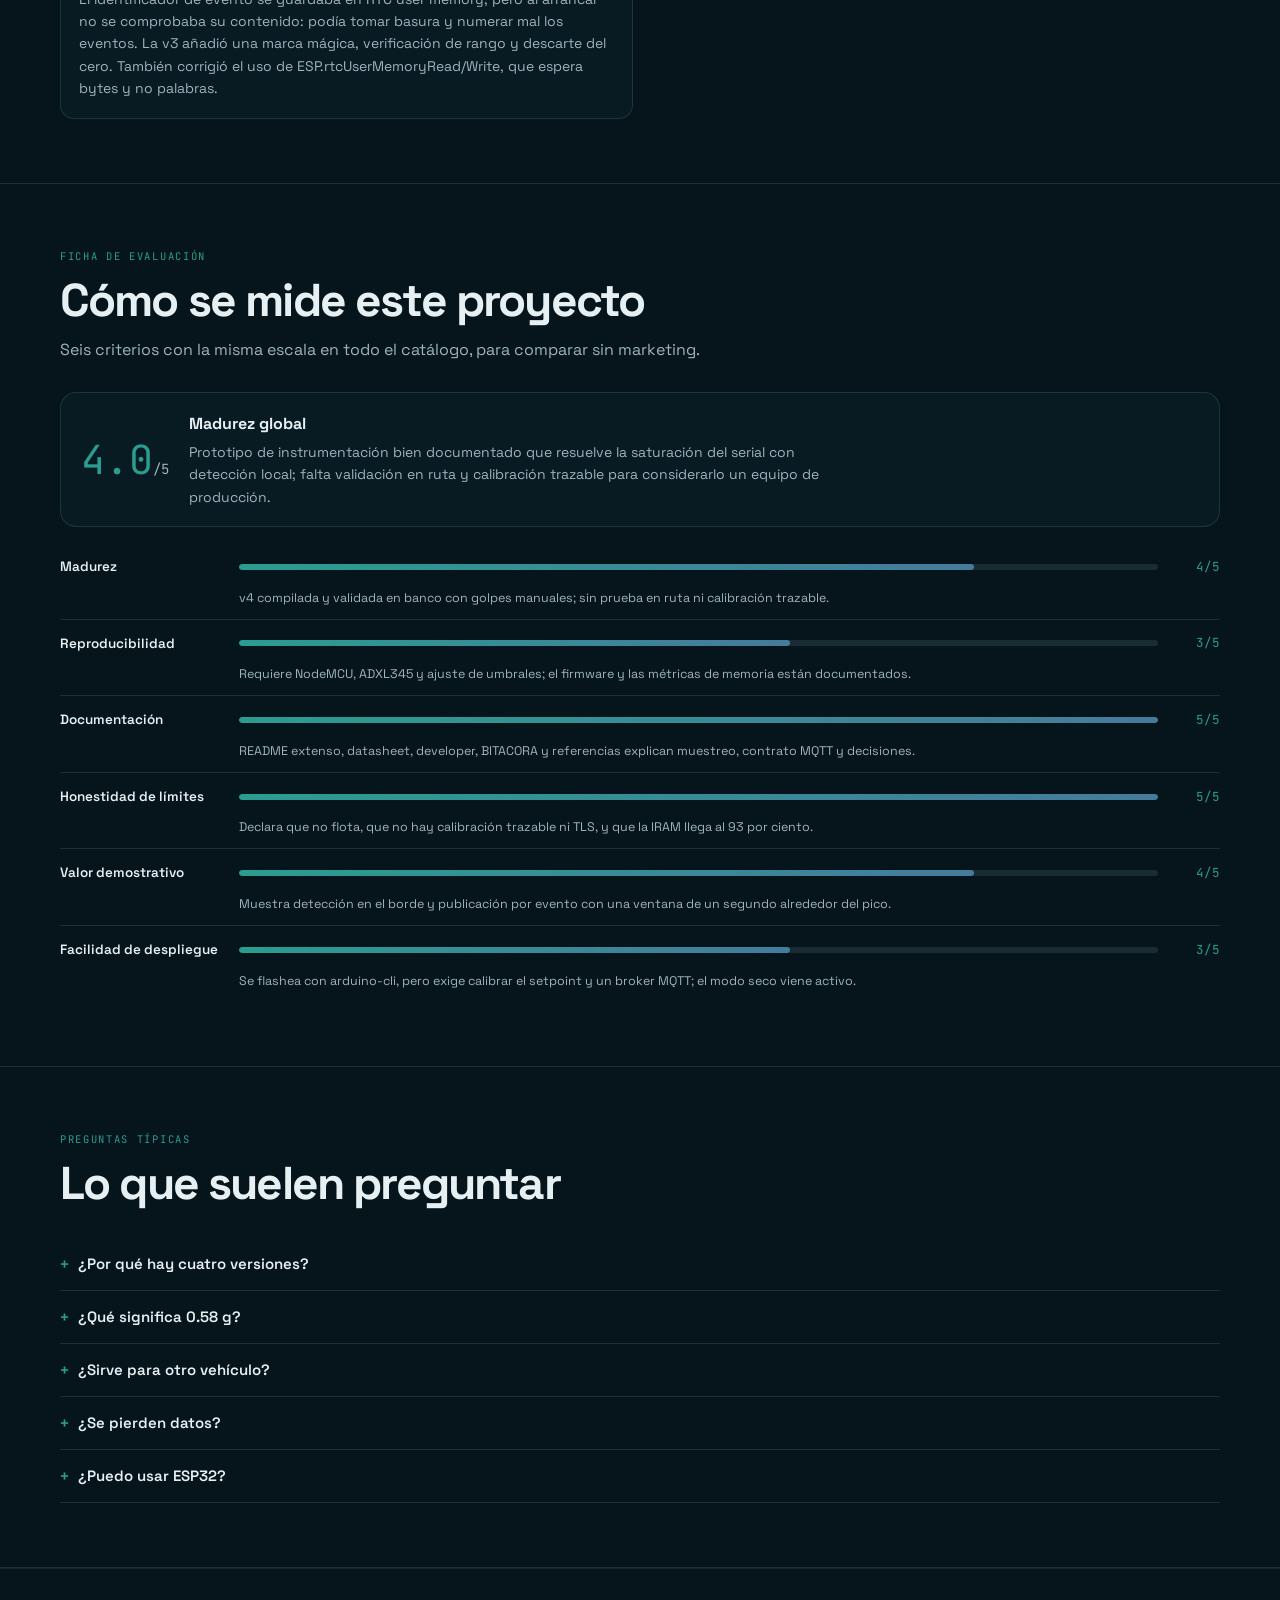
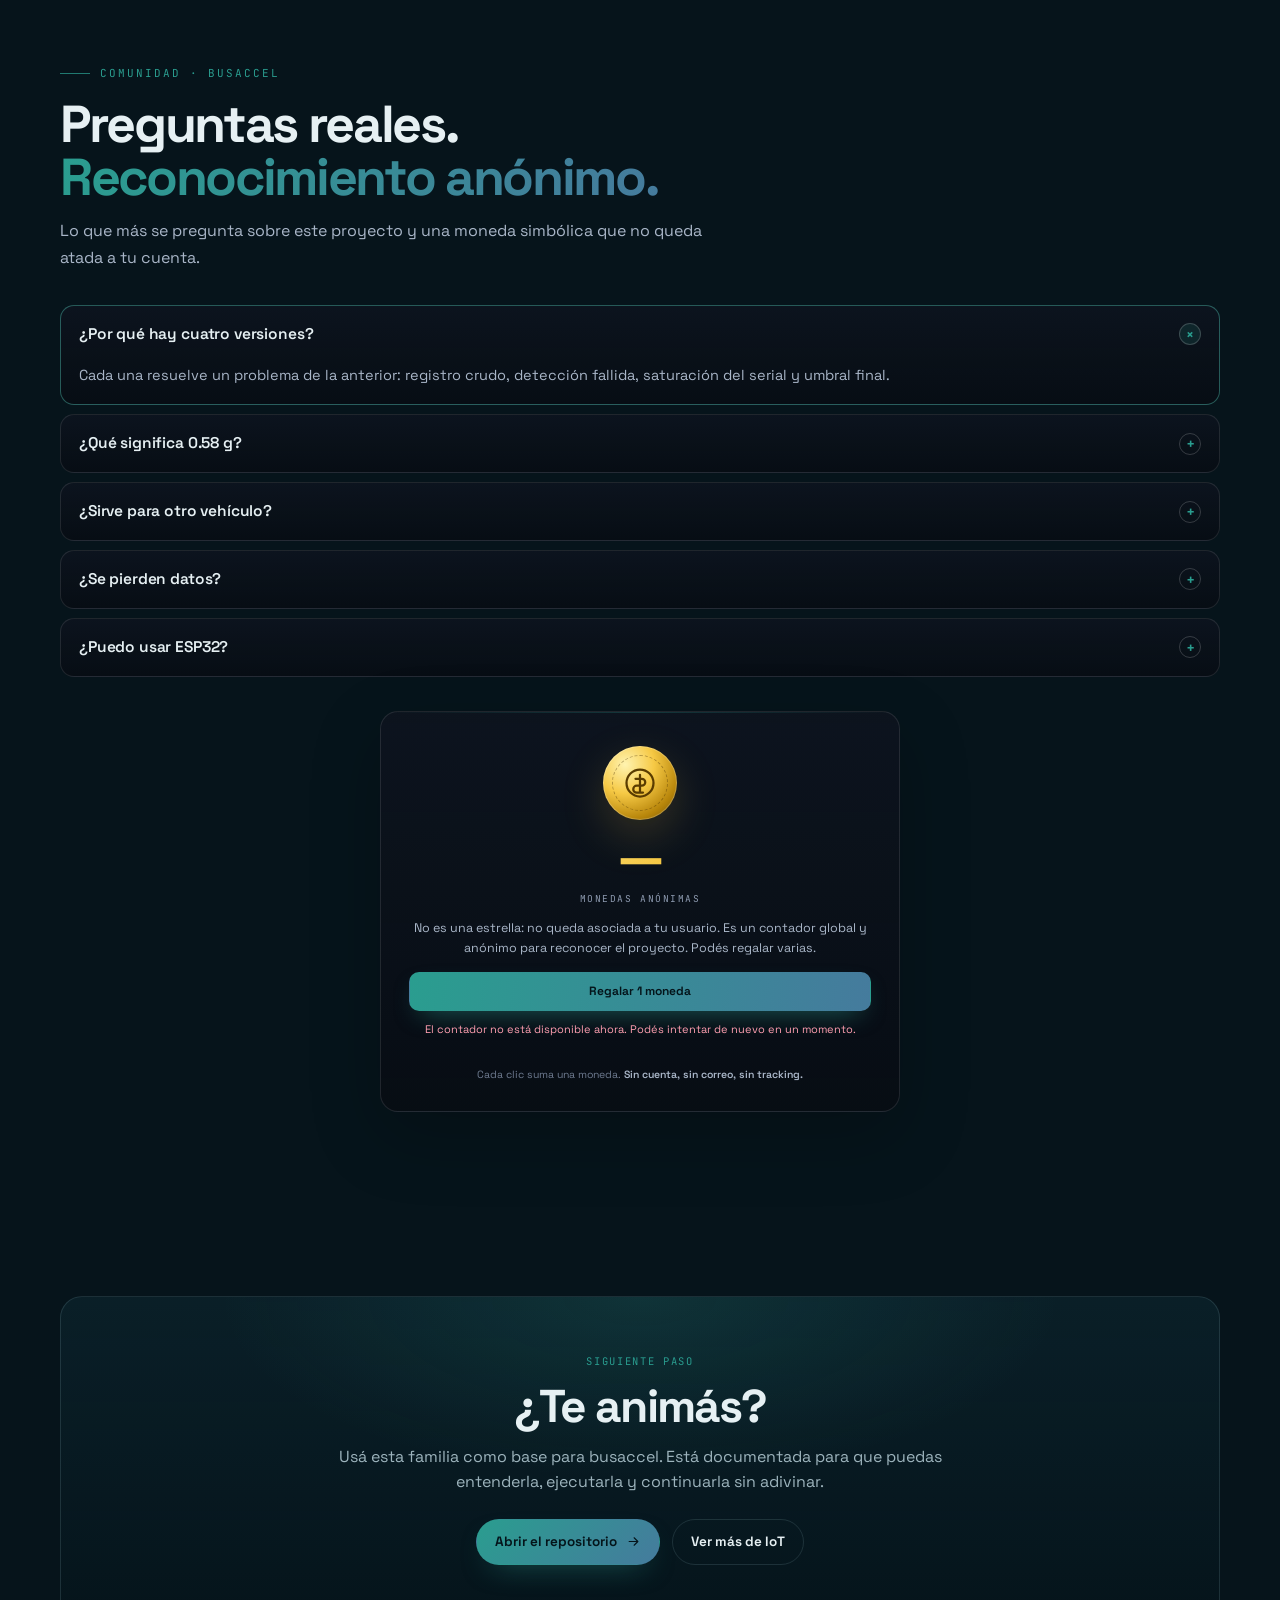
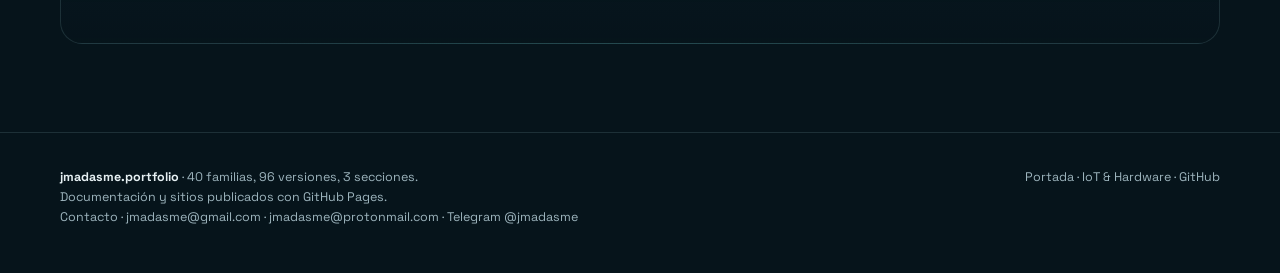
==== commit 4de07509: "feat: contacto discreto en el footer" ====
--- a/docs/index.html
+++ b/docs/index.html
@@ -283,7 +283,7 @@
 </div></div></section>
 </main>
 <footer class="footer"><div class="wrap footer-grid">
-  <div><strong style="color:var(--text)">jmadasme.portfolio</strong> · 40 familias, 96 versiones, 3 secciones.<br>Documentación y sitios publicados con GitHub Pages.</div>
+  <div><strong style="color:var(--text)">jmadasme.portfolio</strong> · 40 familias, 96 versiones, 3 secciones.<br>Documentación y sitios publicados con GitHub Pages.<br>Contacto · <a href="mailto:jmadasme@gmail.com">jmadasme@gmail.com</a> · <a href="mailto:jmadasme@protonmail.com">jmadasme@protonmail.com</a> · Telegram <a href="https://t.me/jmadasme" target="_blank" rel="noopener">@jmadasme</a></div>
   <div><a href="/">Portada</a> · <a href="/iot/">IoT &amp; Hardware</a> · <a href="https://github.com/jmadasme" target="_blank" rel="noopener">GitHub</a></div>
 </div></footer>
 <script>window.PORTFOLIO_COMMUNITY={account:"jmadasme",repo:"busaccel",coinNamespace:"jmadasme-busaccel-coins-v1",faqs:[{"q": "¿Por qué hay cuatro versiones?", "a": "Cada una resuelve un problema de la anterior: registro crudo, detección fallida, saturación del serial y umbral final."}, {"q": "¿Qué significa 0.58 g?", "a": "Es el umbral de aceleración que separó eventos reales de vibración normal en las pruebas del autor."}, {"q": "¿Sirve para otro vehículo?", "a": "Sí, pero hay que recalibrar. La vibración de un bus no es la de un auto."}, {"q": "¿Se pierden datos?", "a": "Se descarta la señal continua y se conserva la ventana del evento. Es una decisión de diseño, no un error."}, {"q": "¿Puedo usar ESP32?", "a": "El código es de ESP8266; portarlo requiere revisar pines y librerías WiFi."}]};</script>
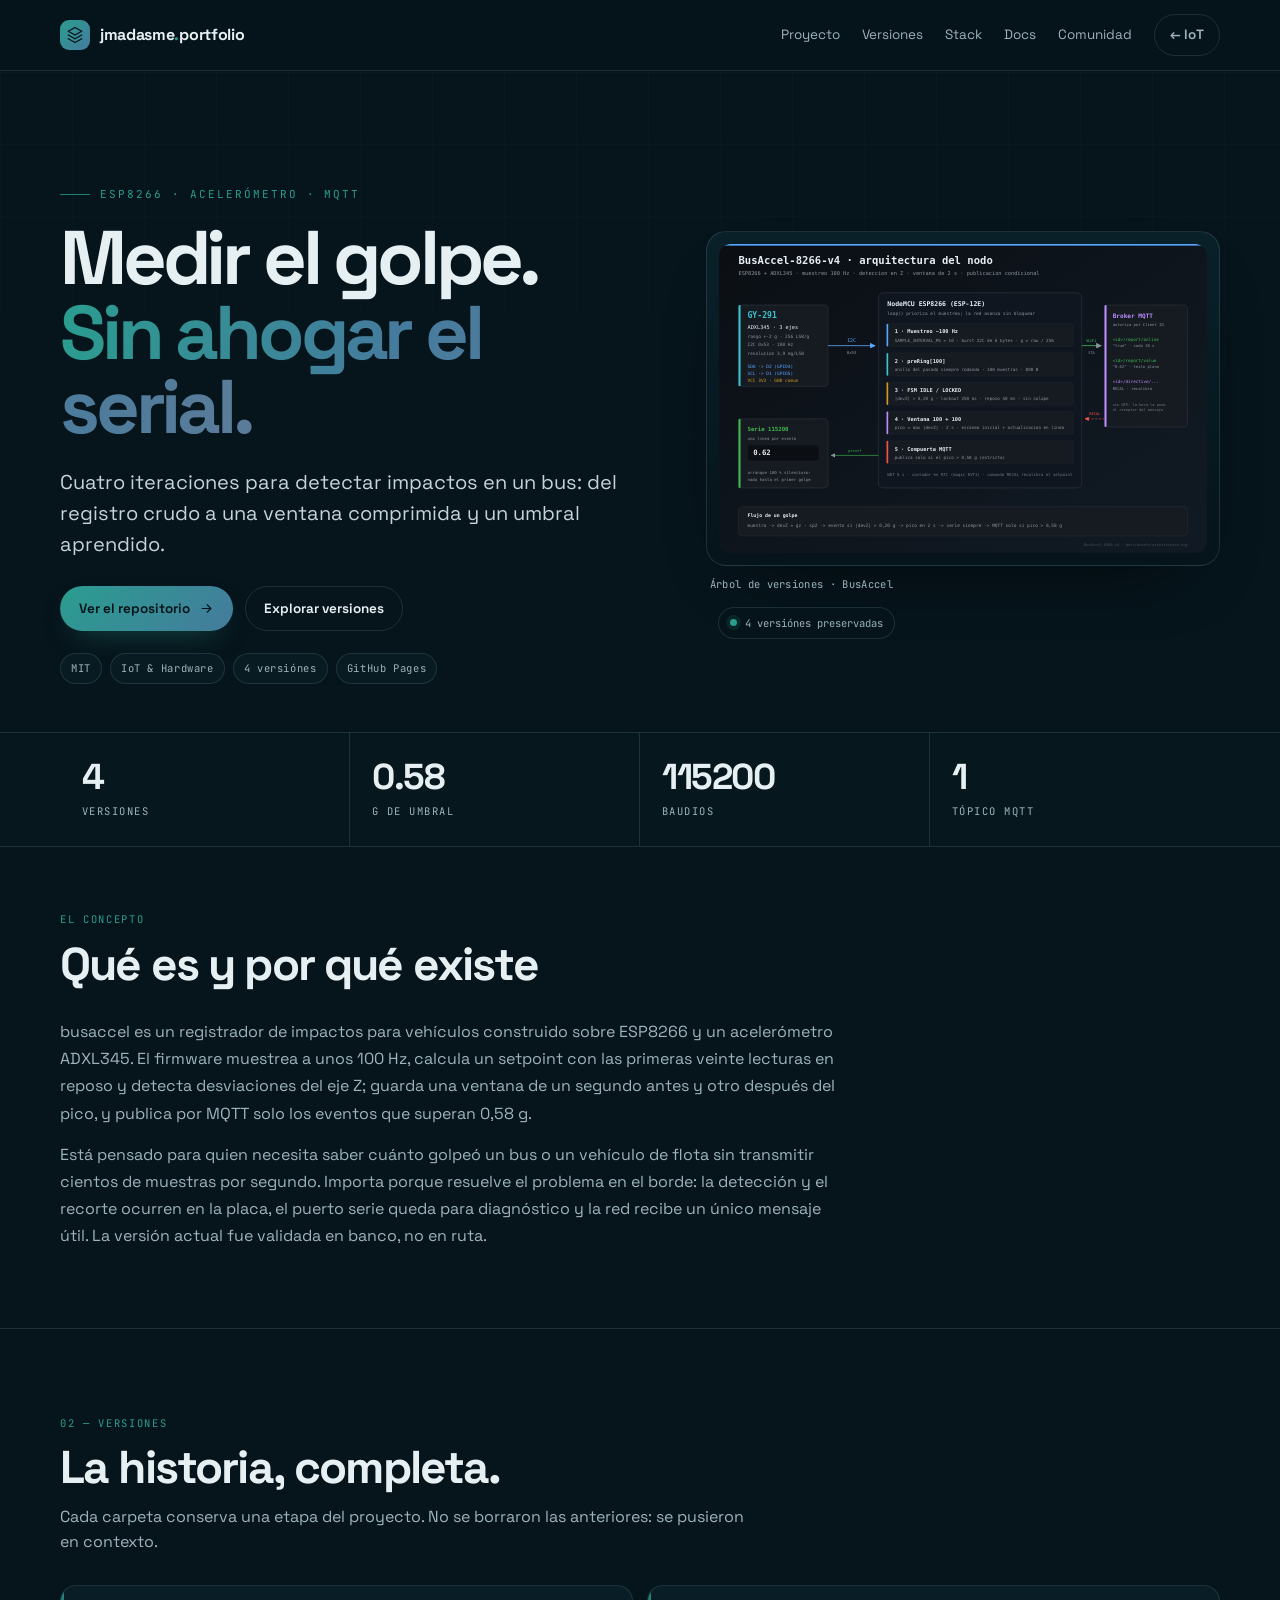
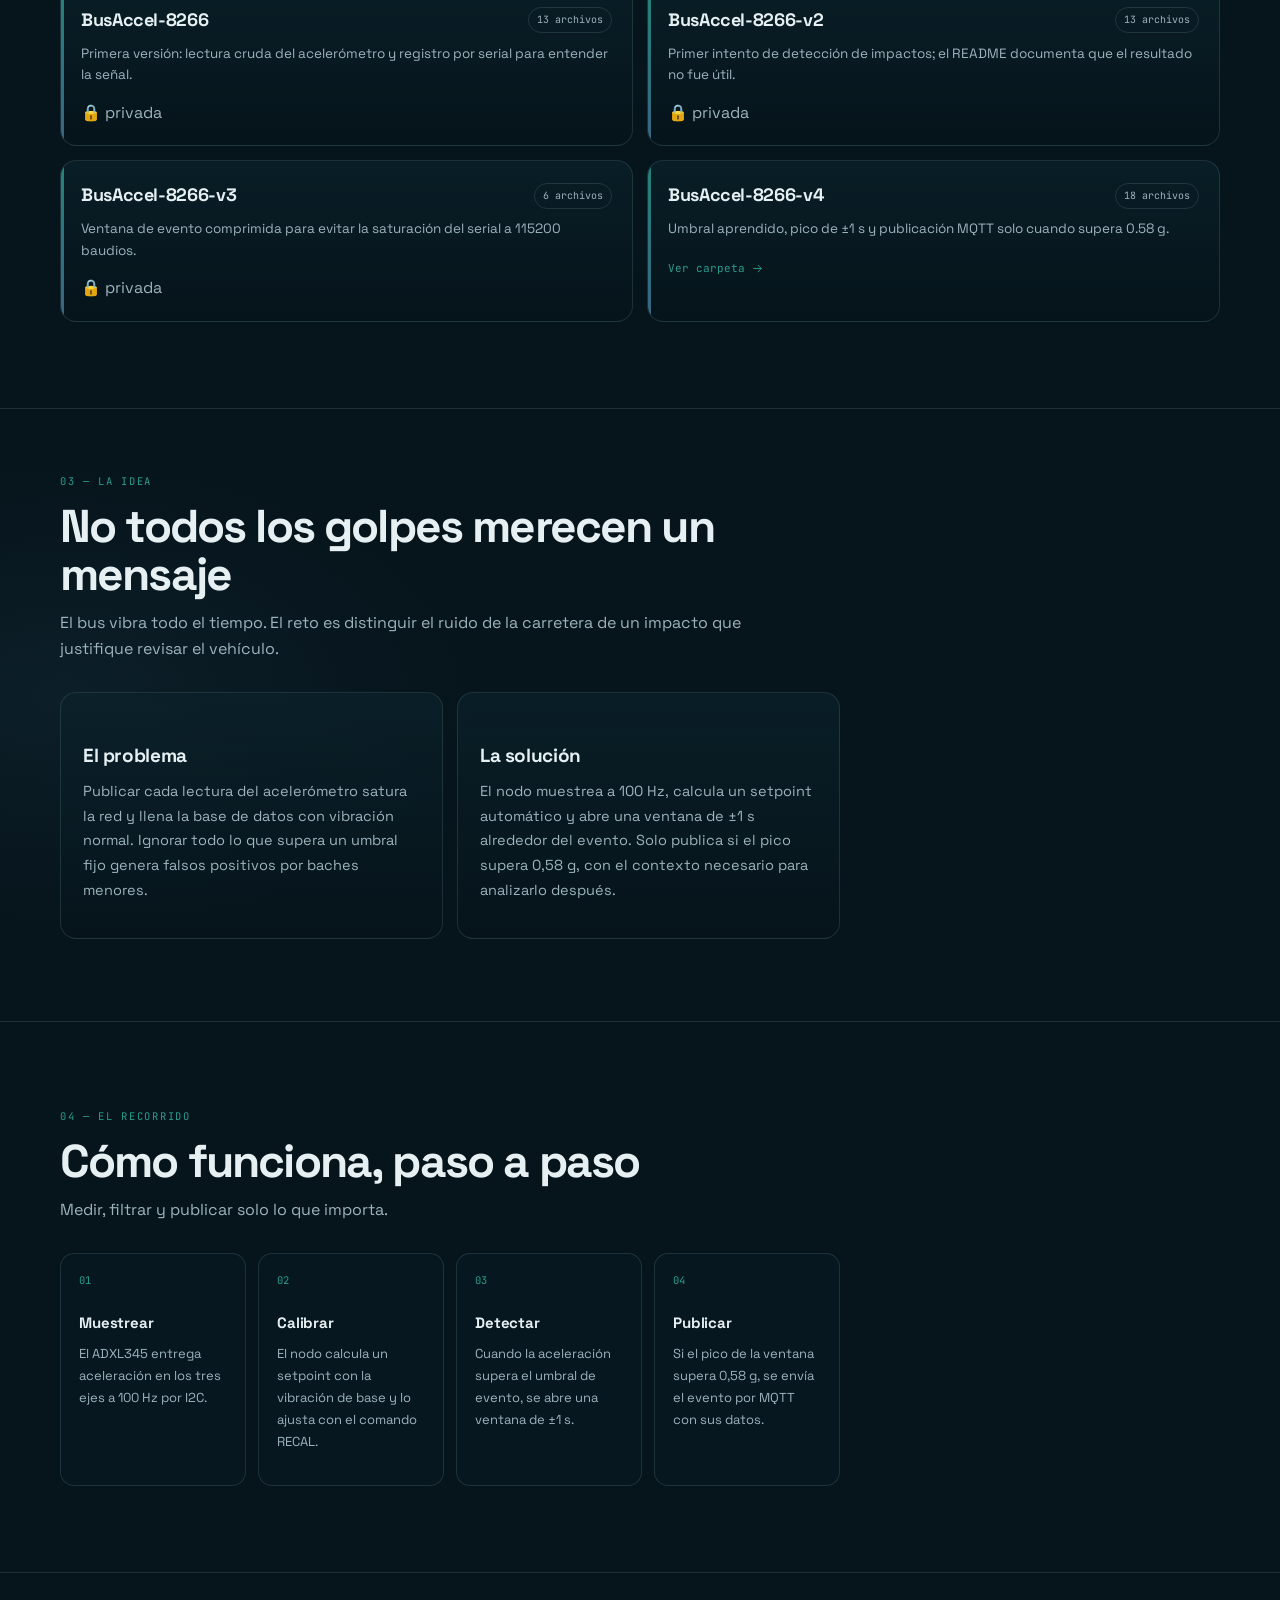
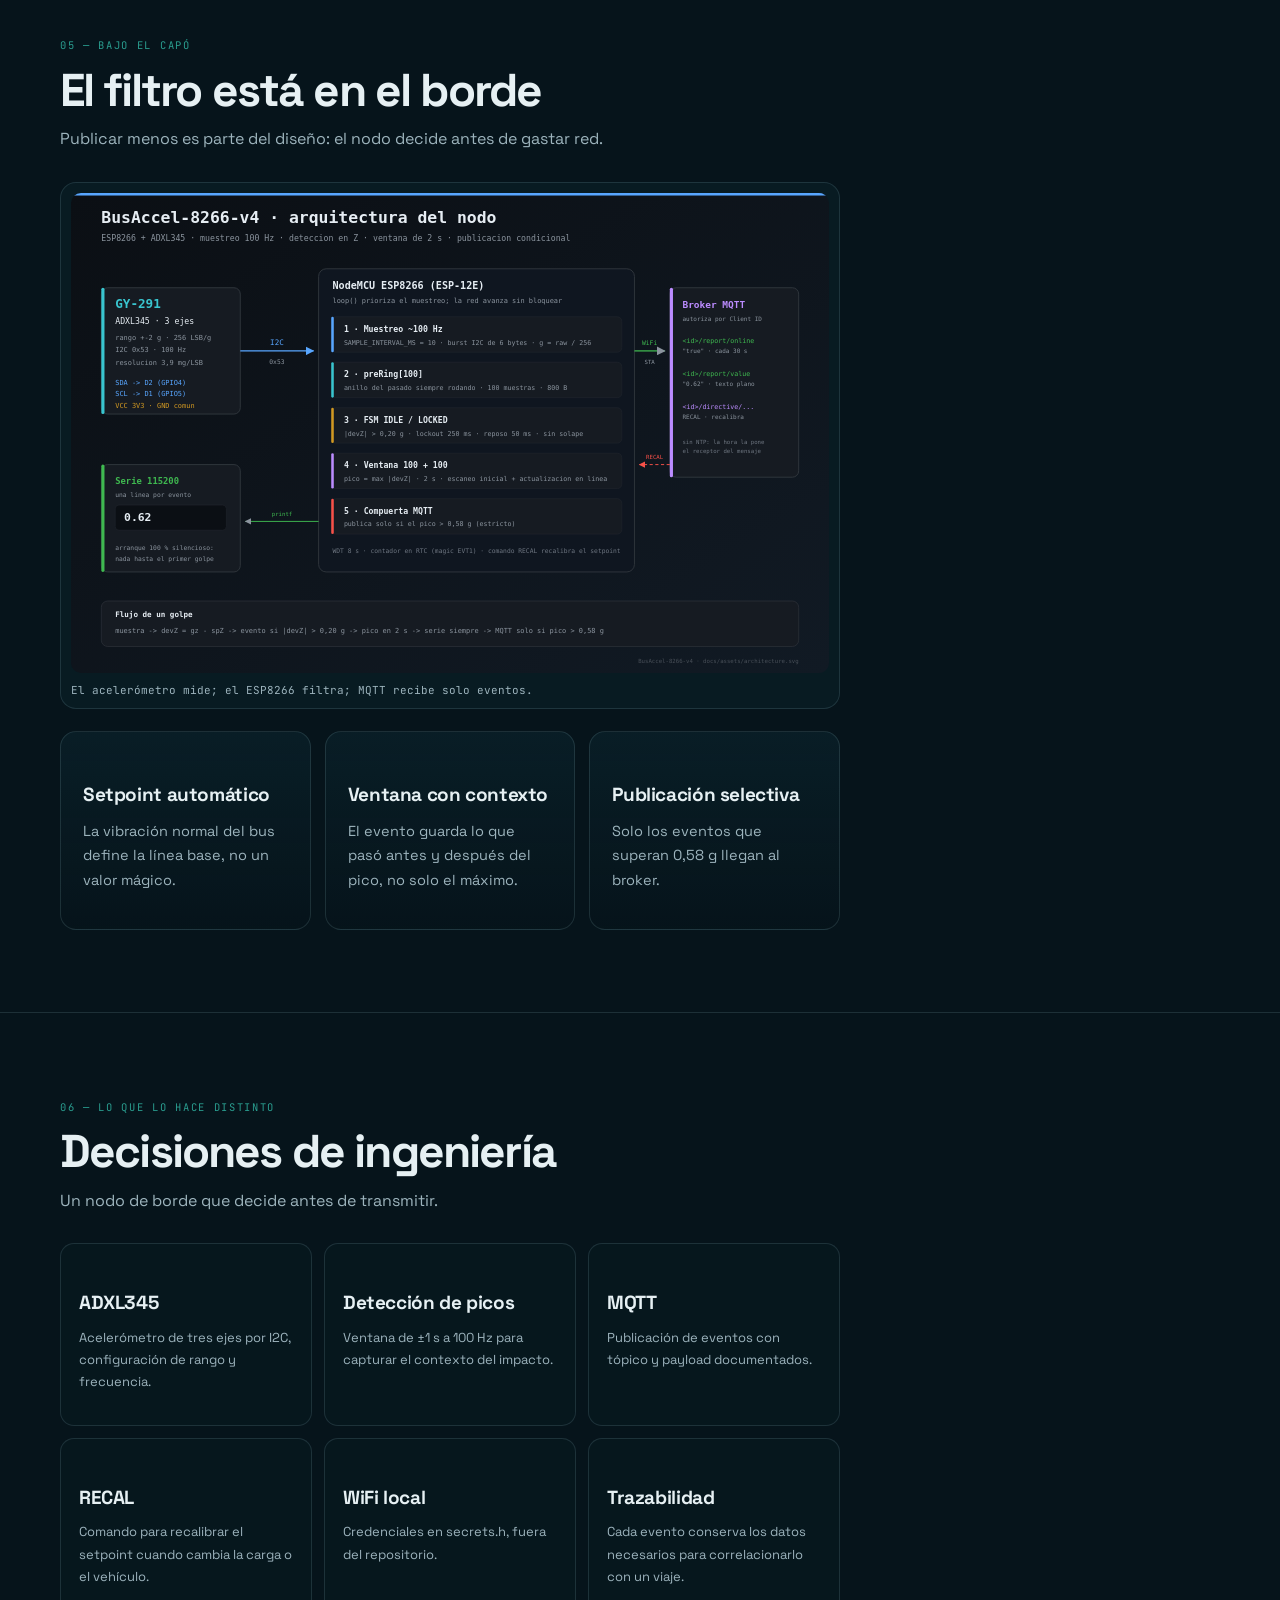
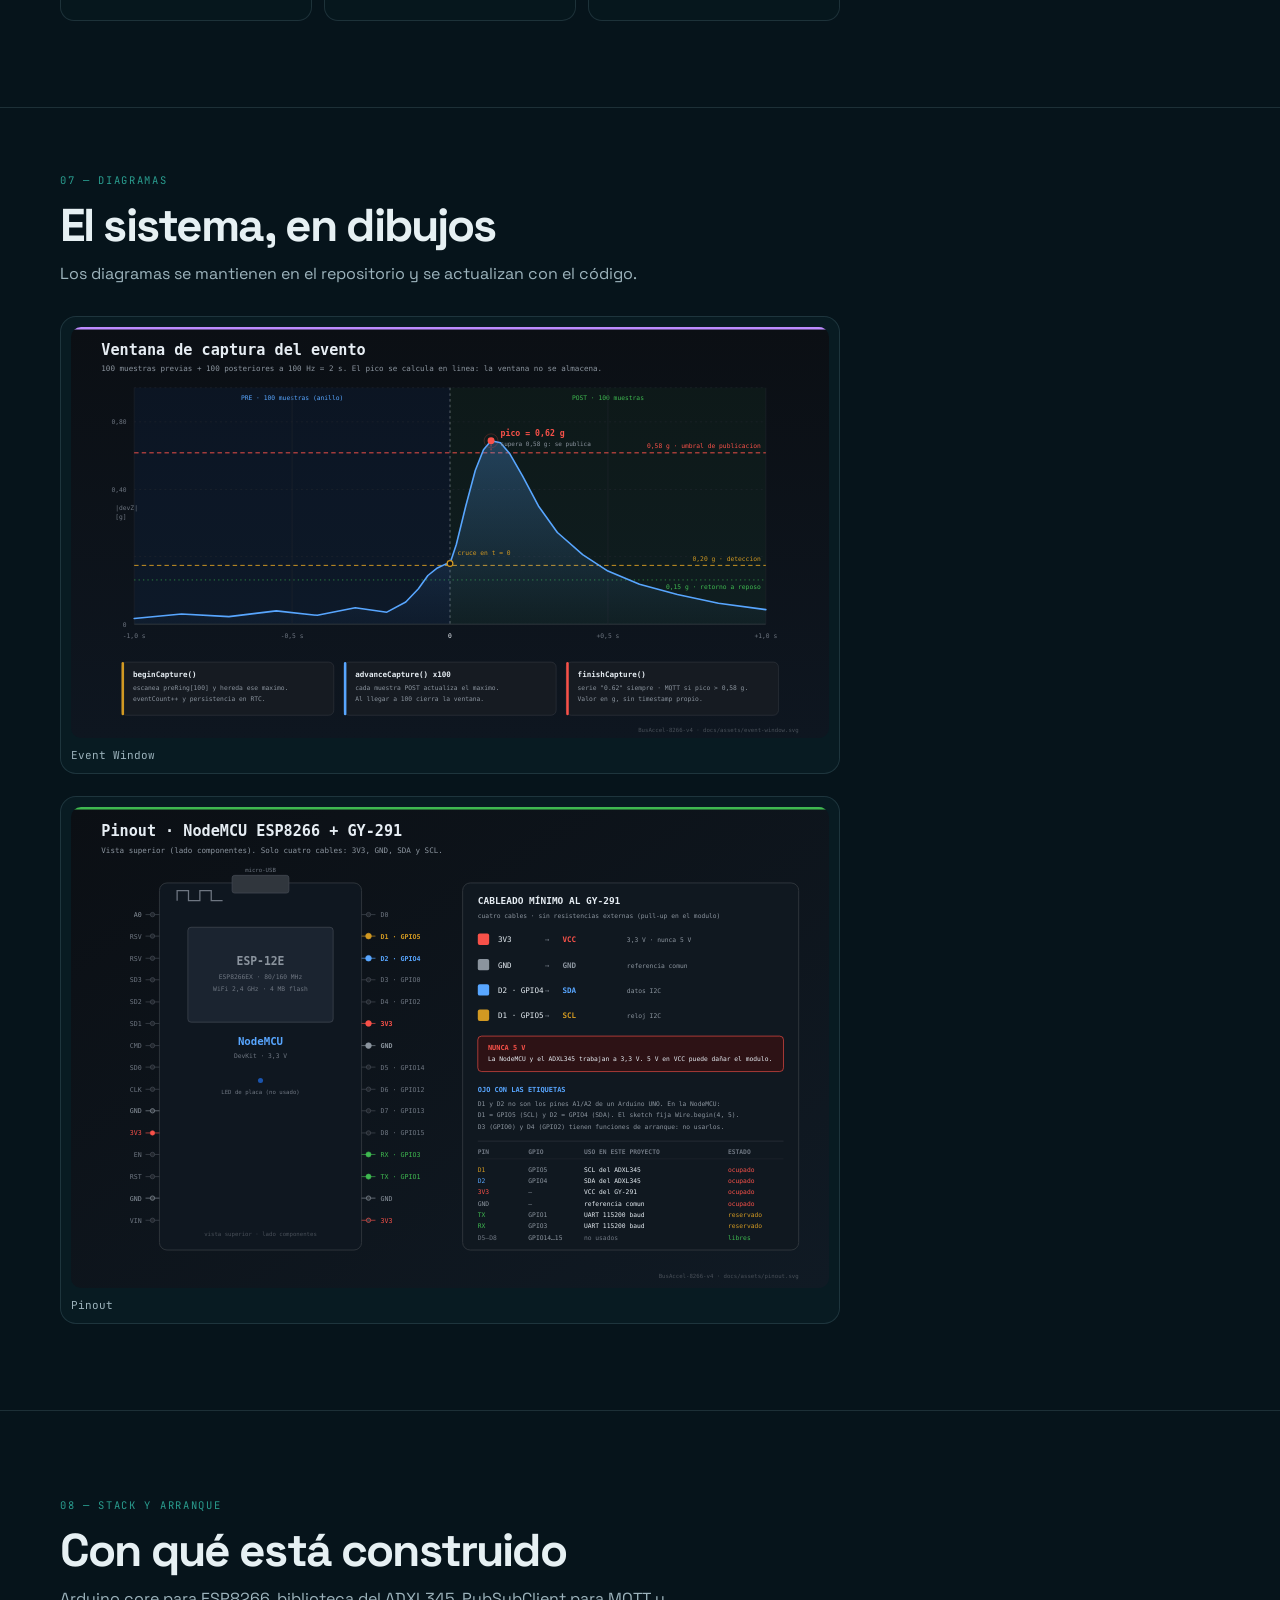
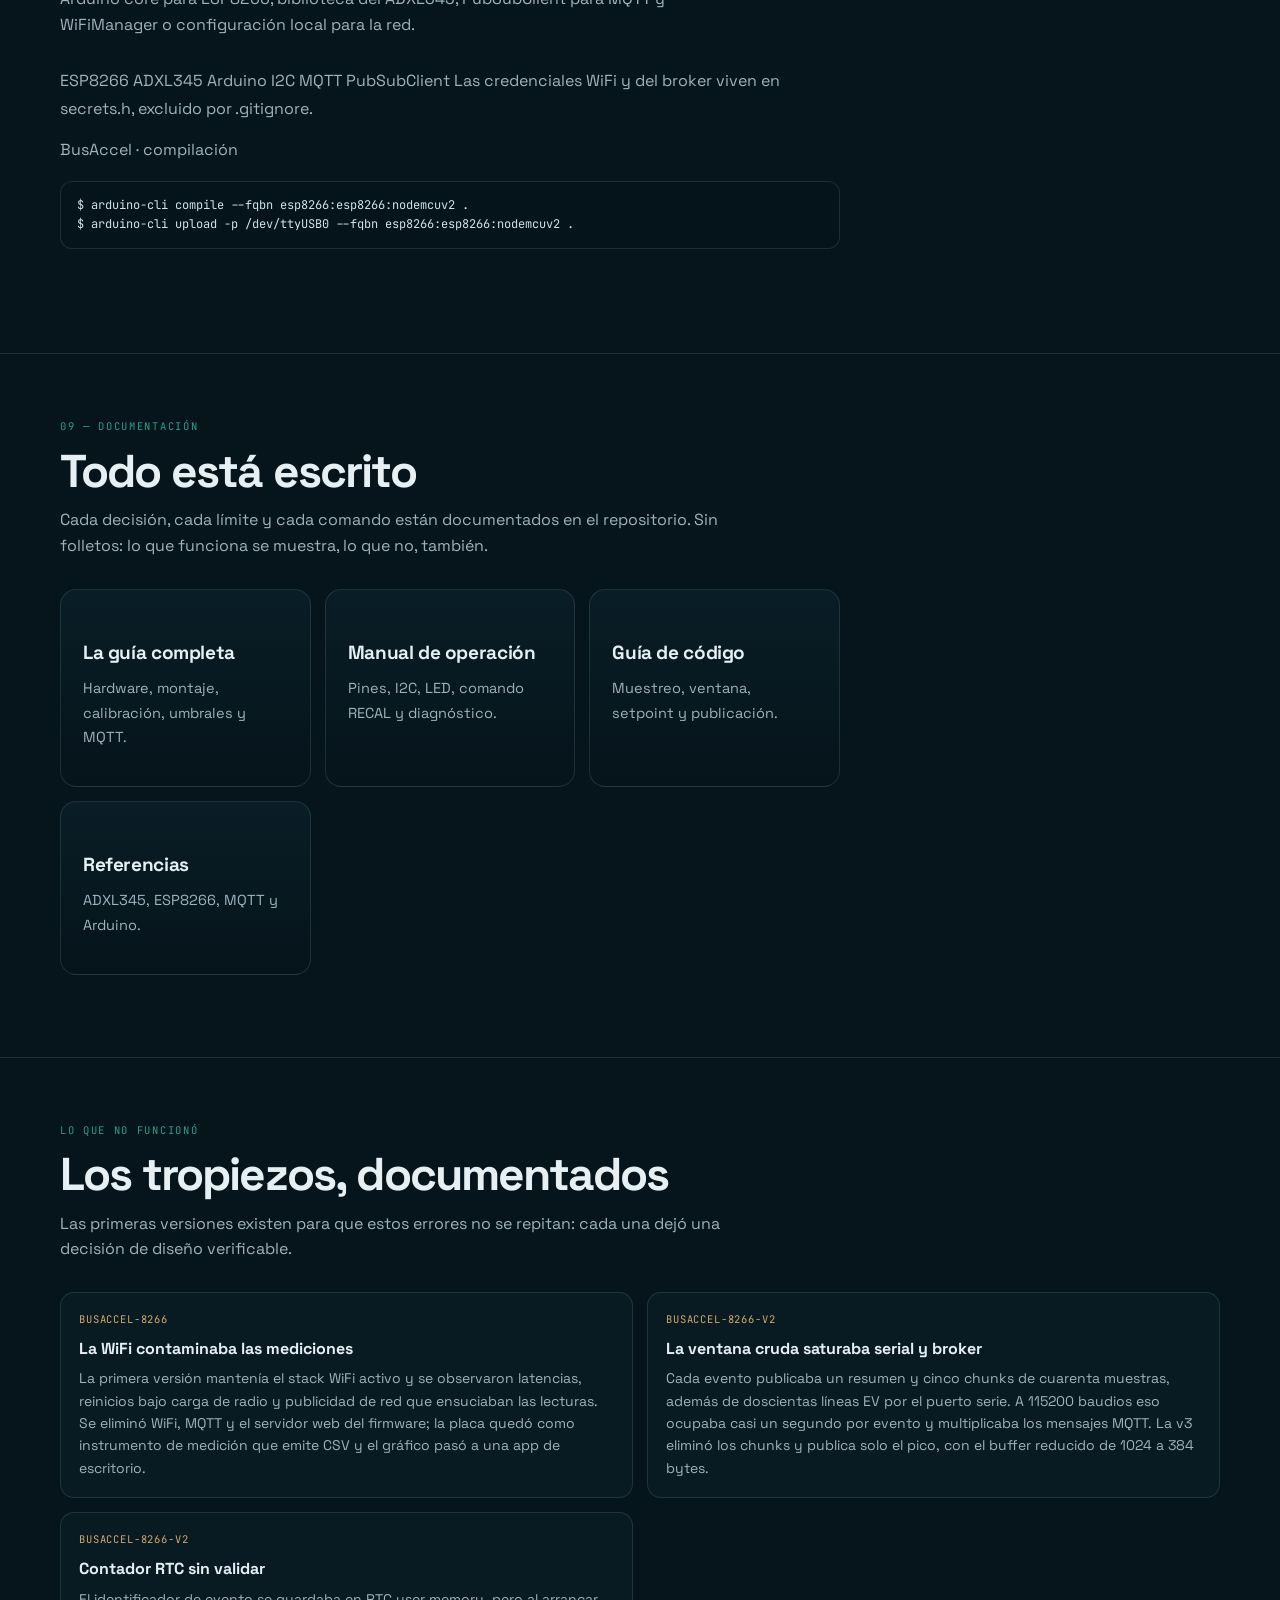
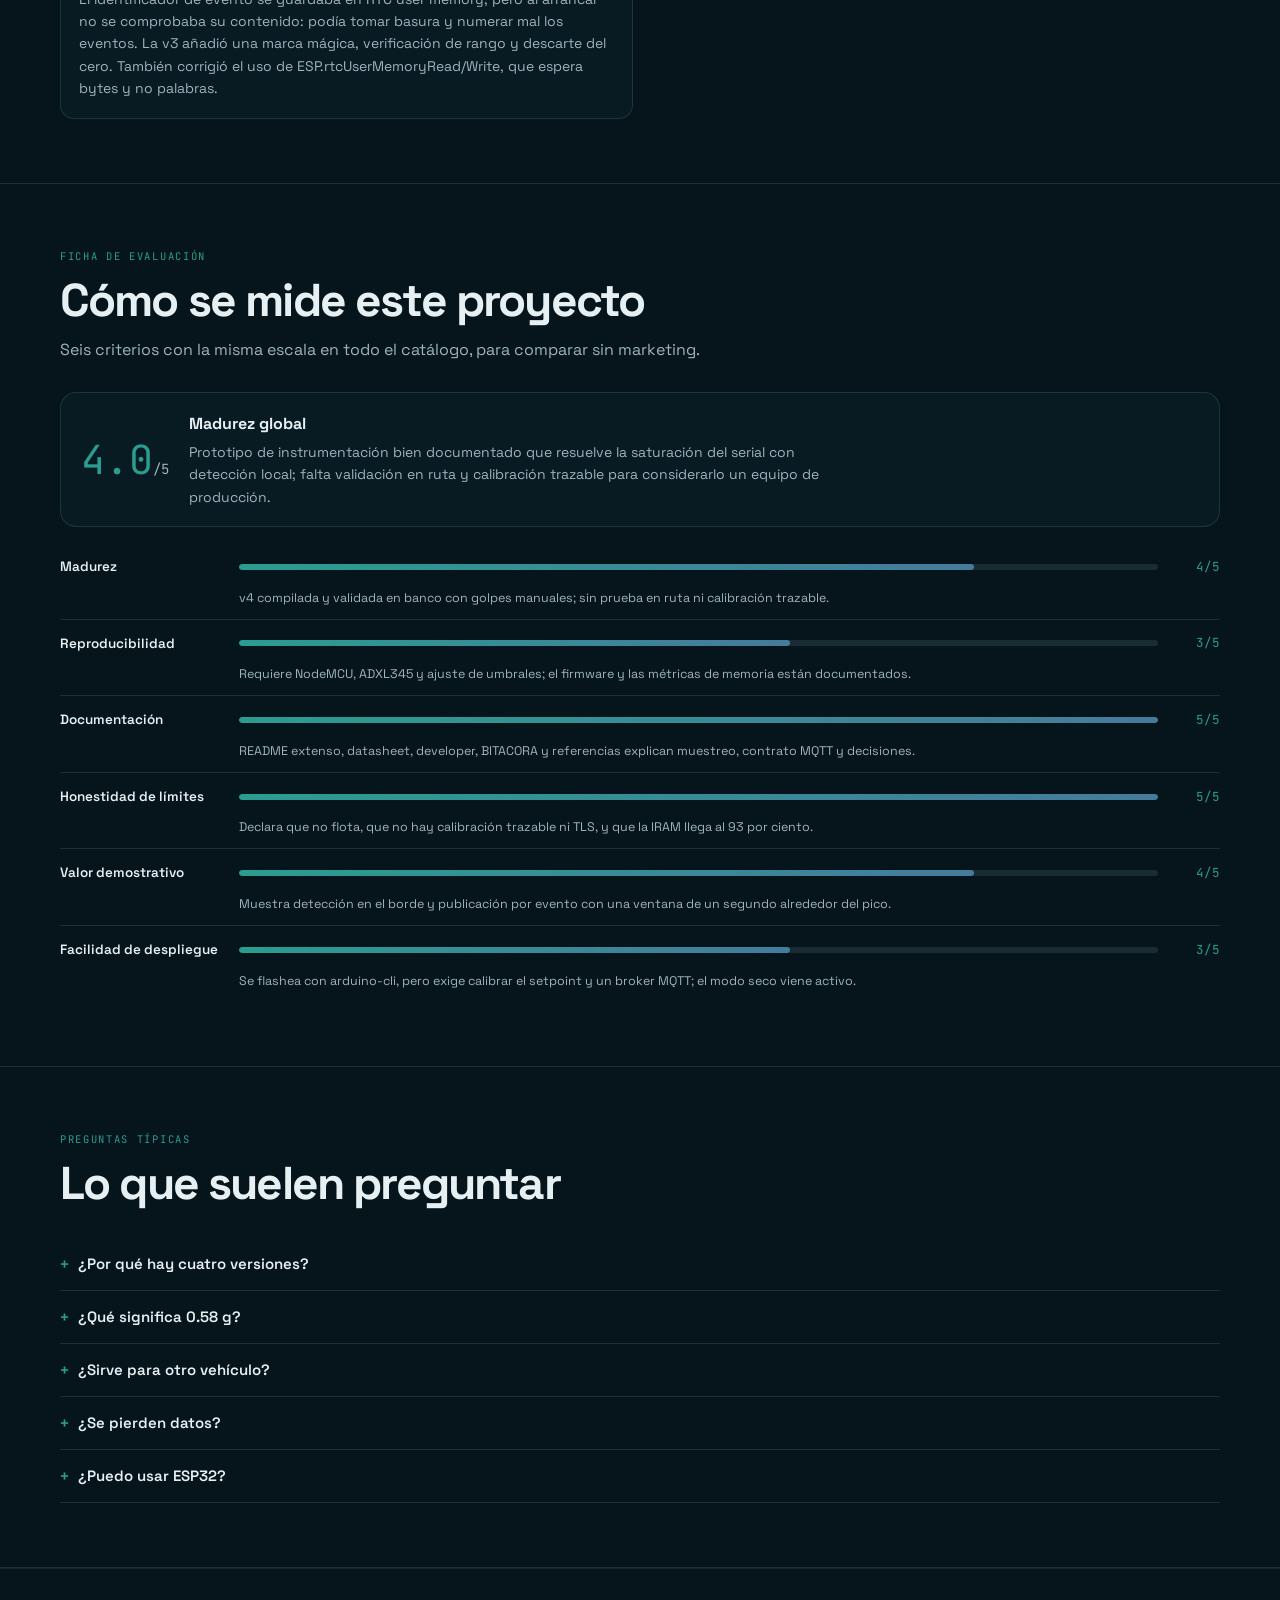
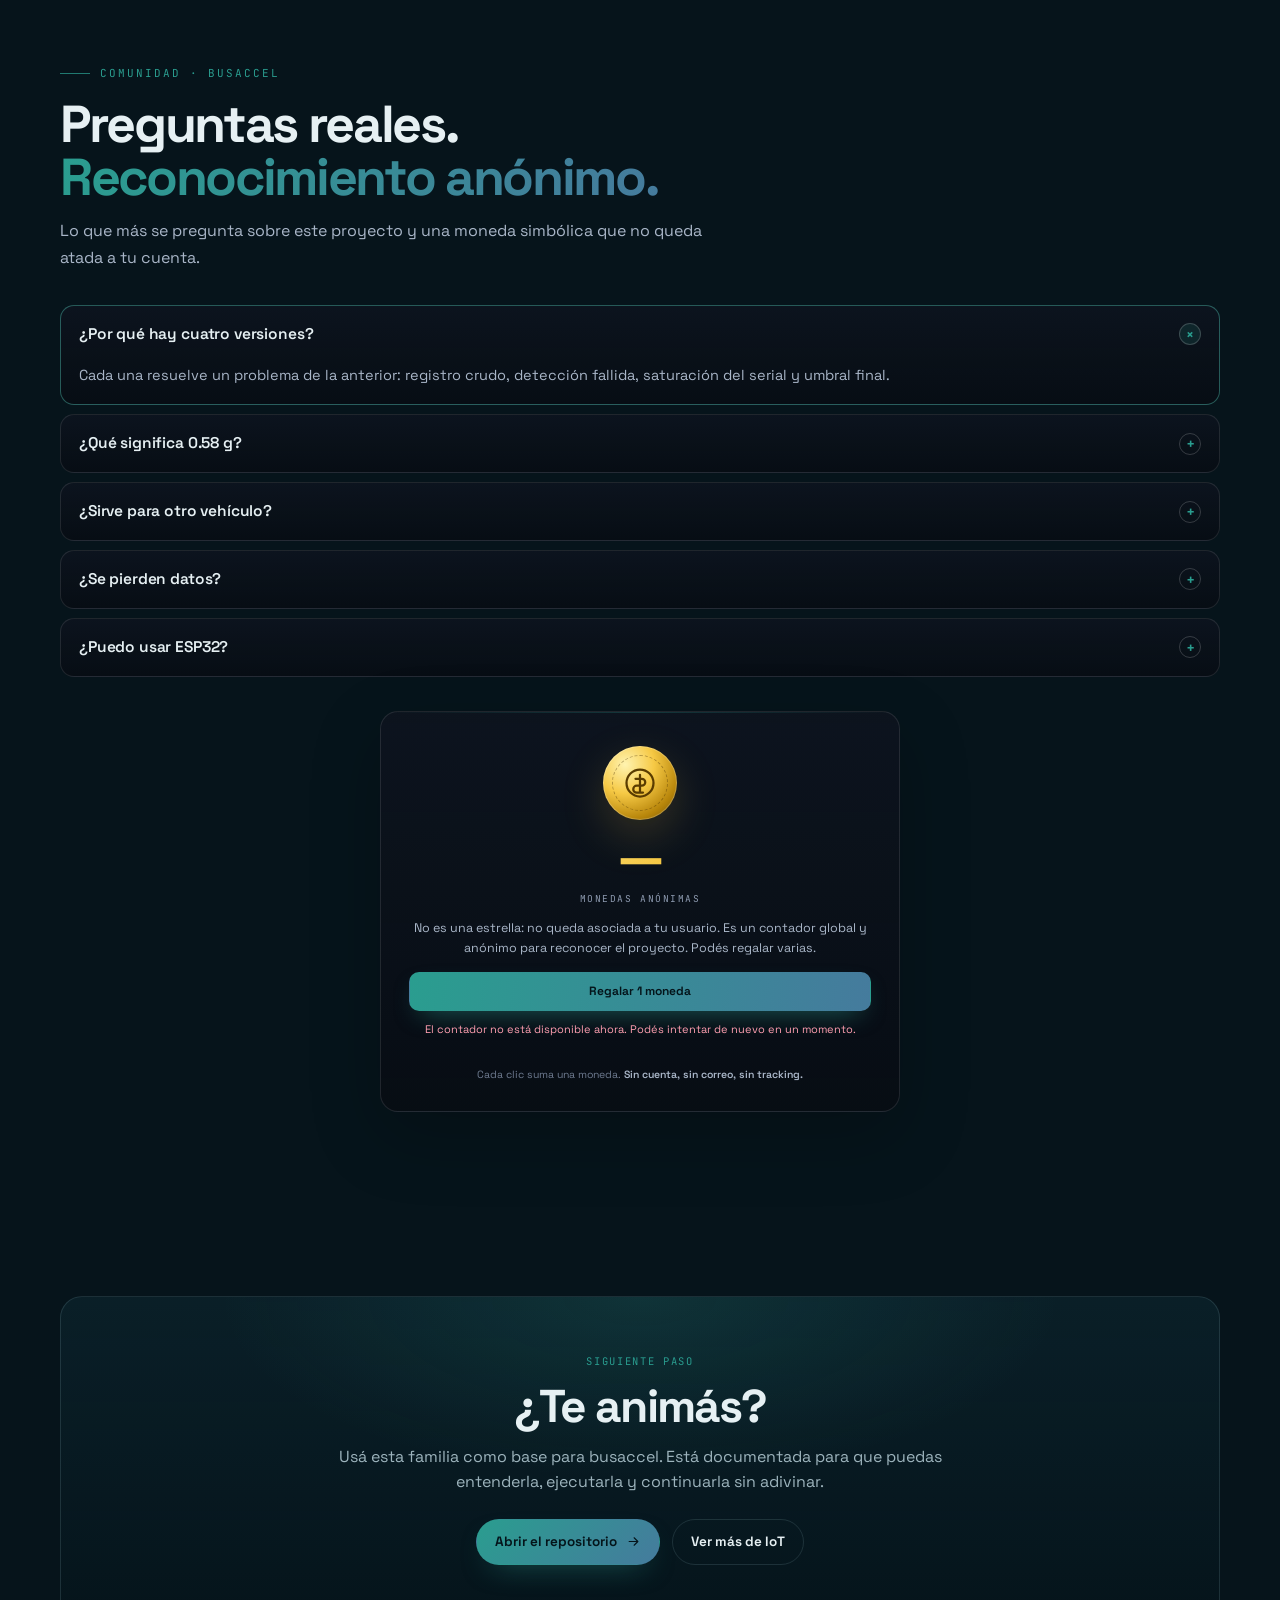
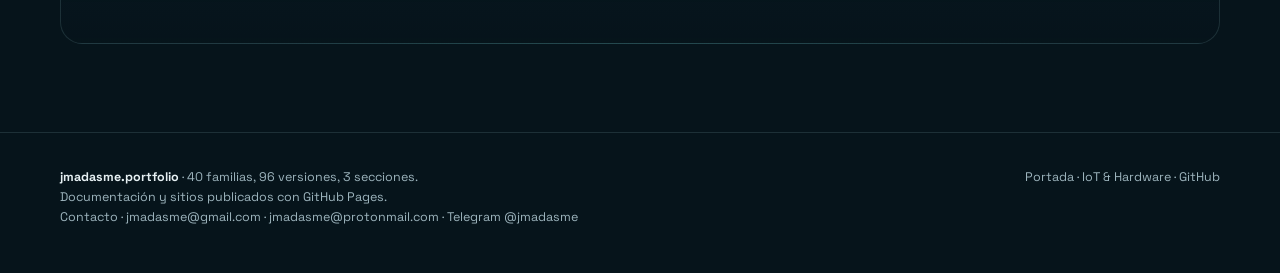
==== commit 41ff0cea: "feat: marcar 3 versiones privadas en la página" ====
--- a/docs/index.html
+++ b/docs/index.html
@@ -226,15 +226,15 @@
   <div class="versions"><article class="version reveal">
   <div class="version-top"><h3>BusAccel-8266</h3><span class="count">13 archivos</span></div>
   <p>Primera versión: lectura cruda del acelerómetro y registro por serial para entender la señal.</p>
-  <a href="https://github.com/jmadasme/busaccel/tree/main/versions/BusAccel-8266" target="_blank" rel="noopener">Ver carpeta <svg viewBox="0 0 24 24" width="13" height="13" fill="none" stroke="currentColor" stroke-width="1.7" stroke-linecap="round" stroke-linejoin="round" aria-hidden="true"><path d="M5 12h14M13 6l6 6-6 6"/></svg></a>
+  <span class="lock" style="color:var(--muted)">🔒 privada</span>
 </article><article class="version reveal">
   <div class="version-top"><h3>BusAccel-8266-v2</h3><span class="count">13 archivos</span></div>
   <p>Primer intento de detección de impactos; el README documenta que el resultado no fue útil.</p>
-  <a href="https://github.com/jmadasme/busaccel/tree/main/versions/BusAccel-8266-v2" target="_blank" rel="noopener">Ver carpeta <svg viewBox="0 0 24 24" width="13" height="13" fill="none" stroke="currentColor" stroke-width="1.7" stroke-linecap="round" stroke-linejoin="round" aria-hidden="true"><path d="M5 12h14M13 6l6 6-6 6"/></svg></a>
+  <span class="lock" style="color:var(--muted)">🔒 privada</span>
 </article><article class="version reveal">
   <div class="version-top"><h3>BusAccel-8266-v3</h3><span class="count">6 archivos</span></div>
   <p>Ventana de evento comprimida para evitar la saturación del serial a 115200 baudios.</p>
-  <a href="https://github.com/jmadasme/busaccel/tree/main/versions/BusAccel-8266-v3" target="_blank" rel="noopener">Ver carpeta <svg viewBox="0 0 24 24" width="13" height="13" fill="none" stroke="currentColor" stroke-width="1.7" stroke-linecap="round" stroke-linejoin="round" aria-hidden="true"><path d="M5 12h14M13 6l6 6-6 6"/></svg></a>
+  <span class="lock" style="color:var(--muted)">🔒 privada</span>
 </article><article class="version reveal">
   <div class="version-top"><h3>BusAccel-8266-v4</h3><span class="count">18 archivos</span></div>
   <p>Umbral aprendido, pico de ±1 s y publicación MQTT solo cuando supera 0.58 g.</p>
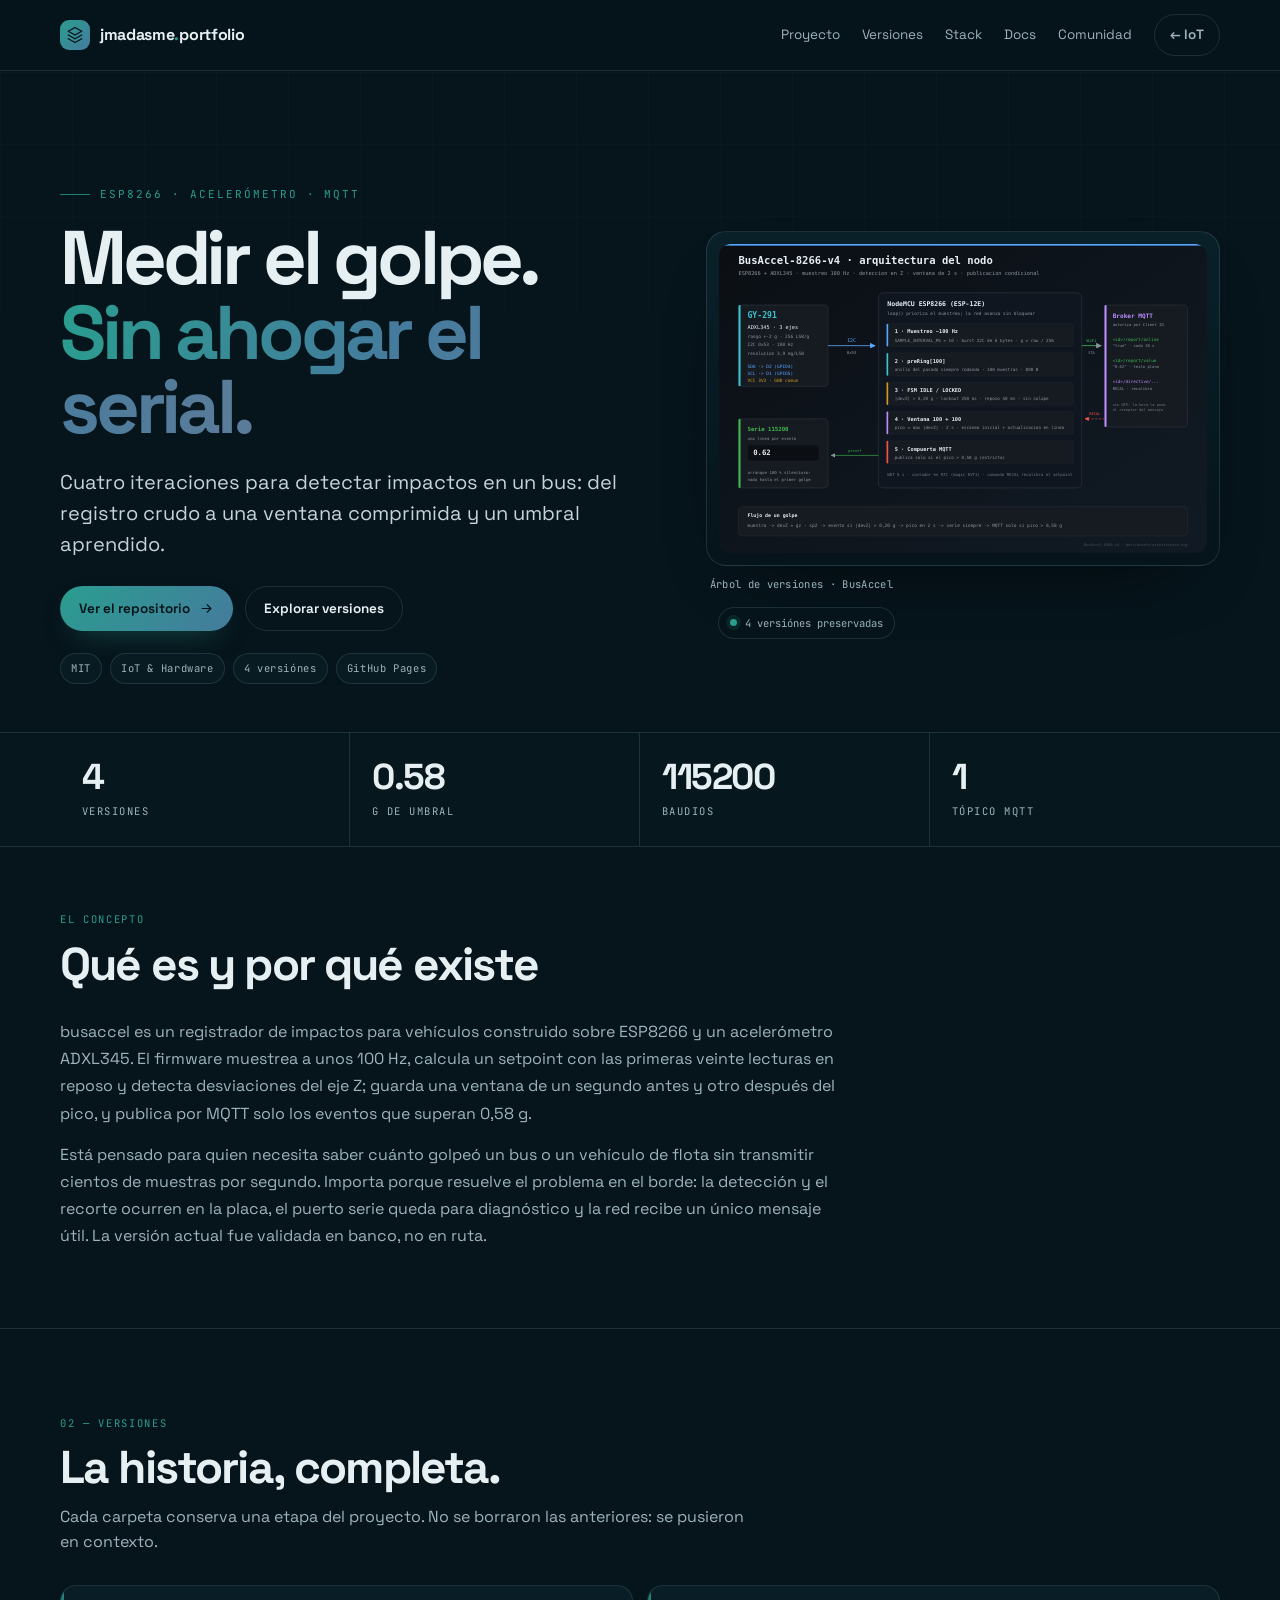
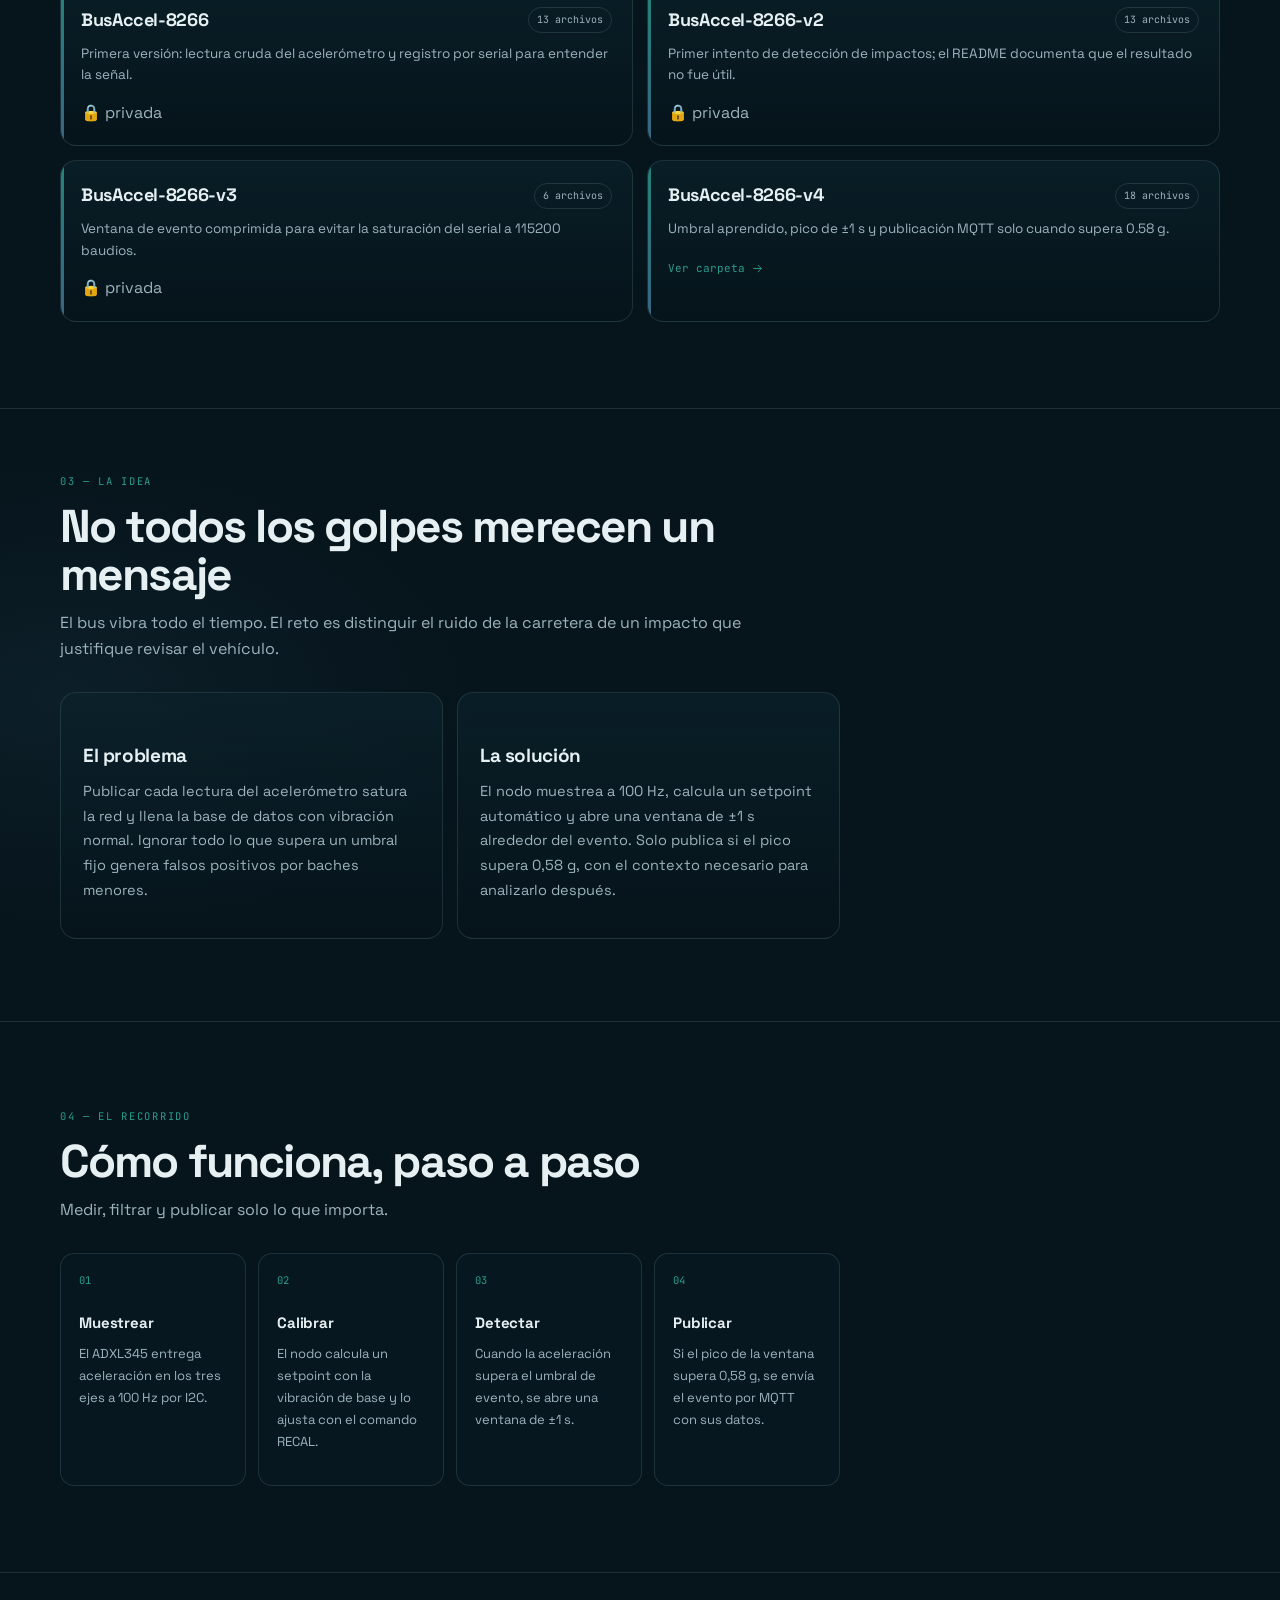
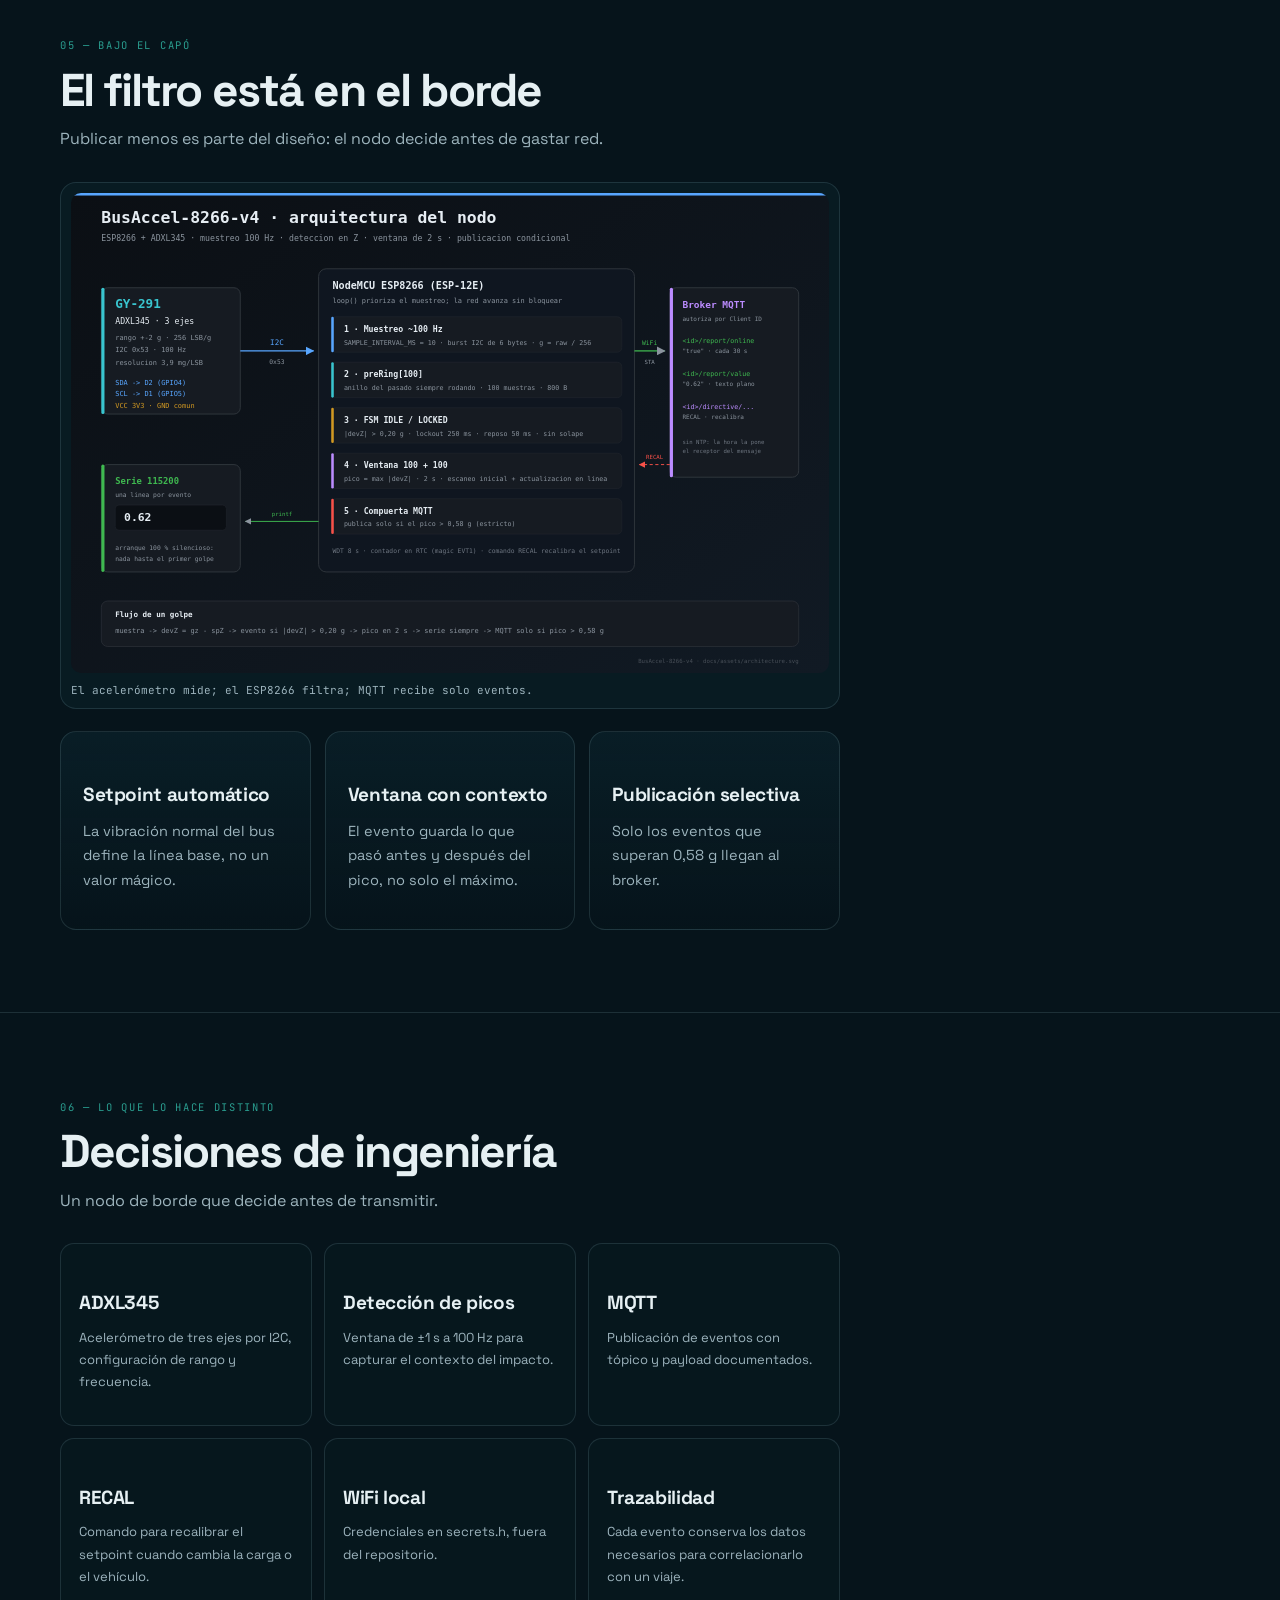
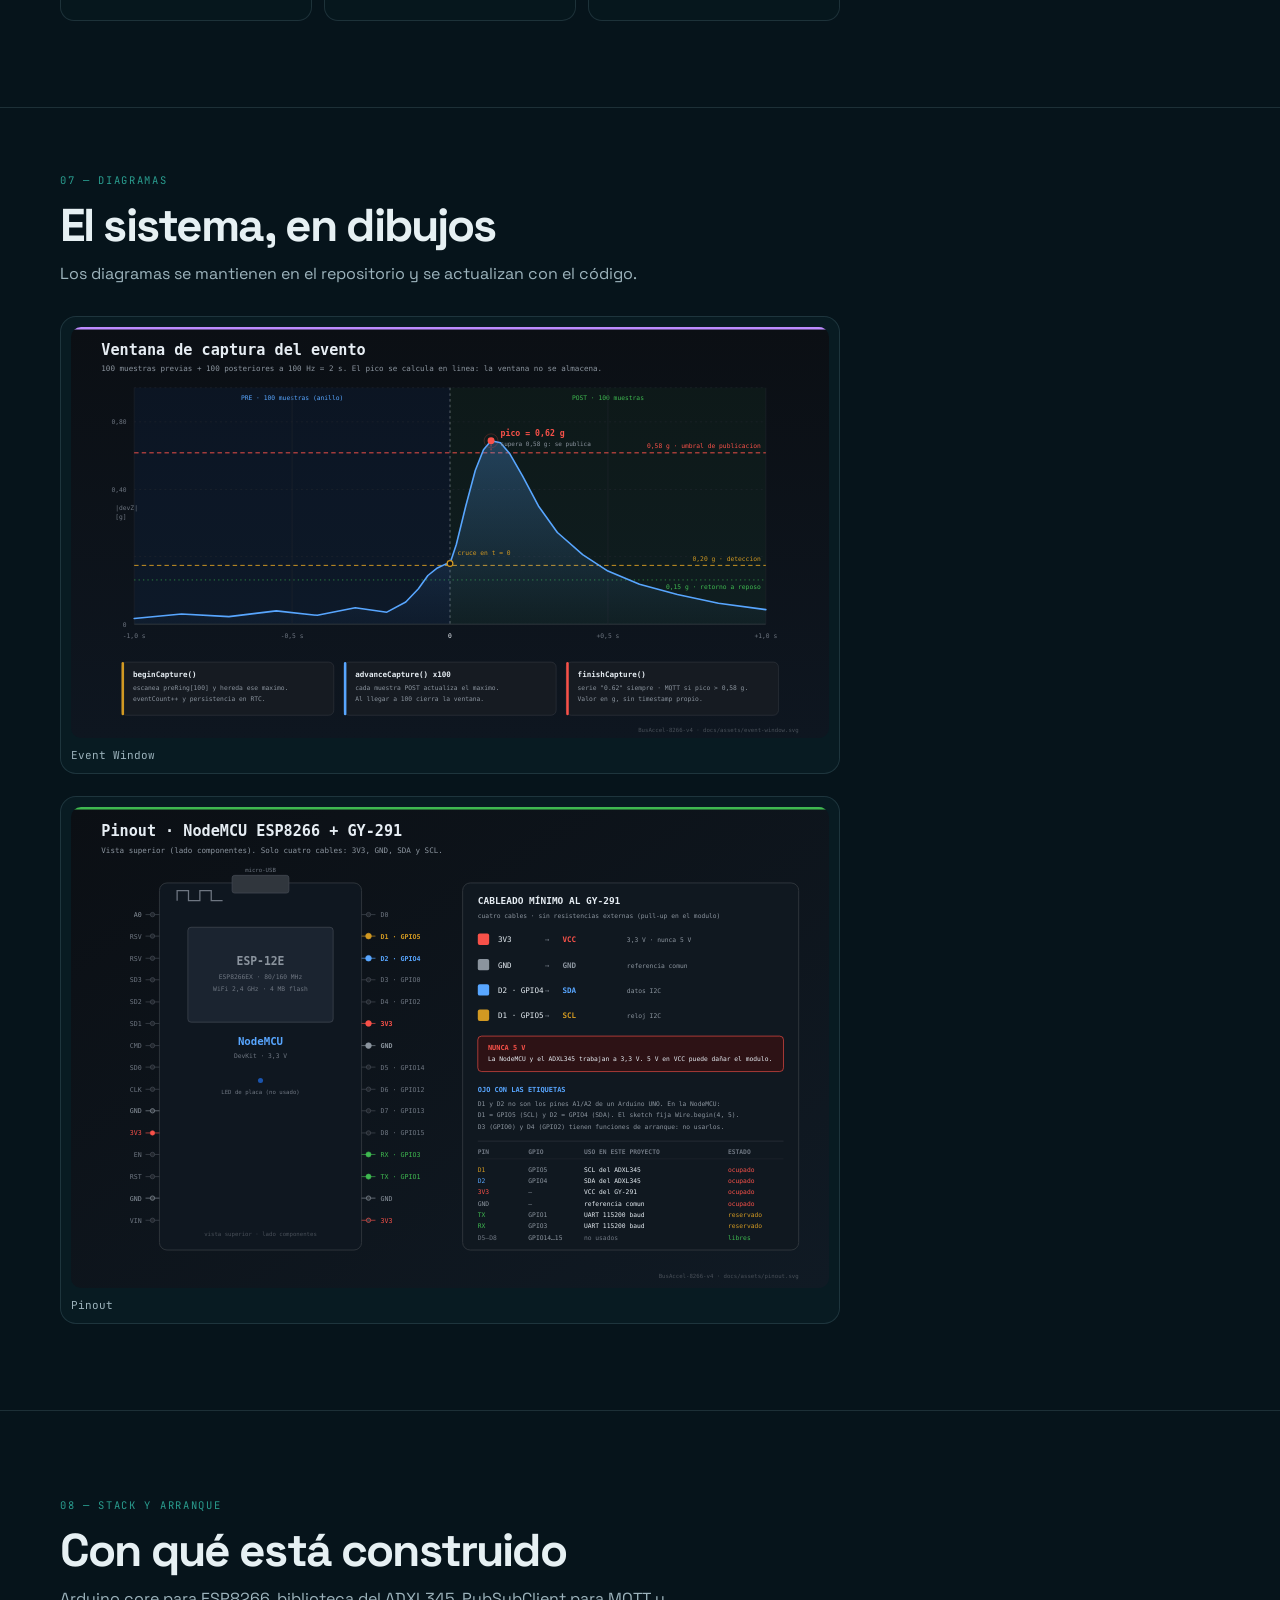
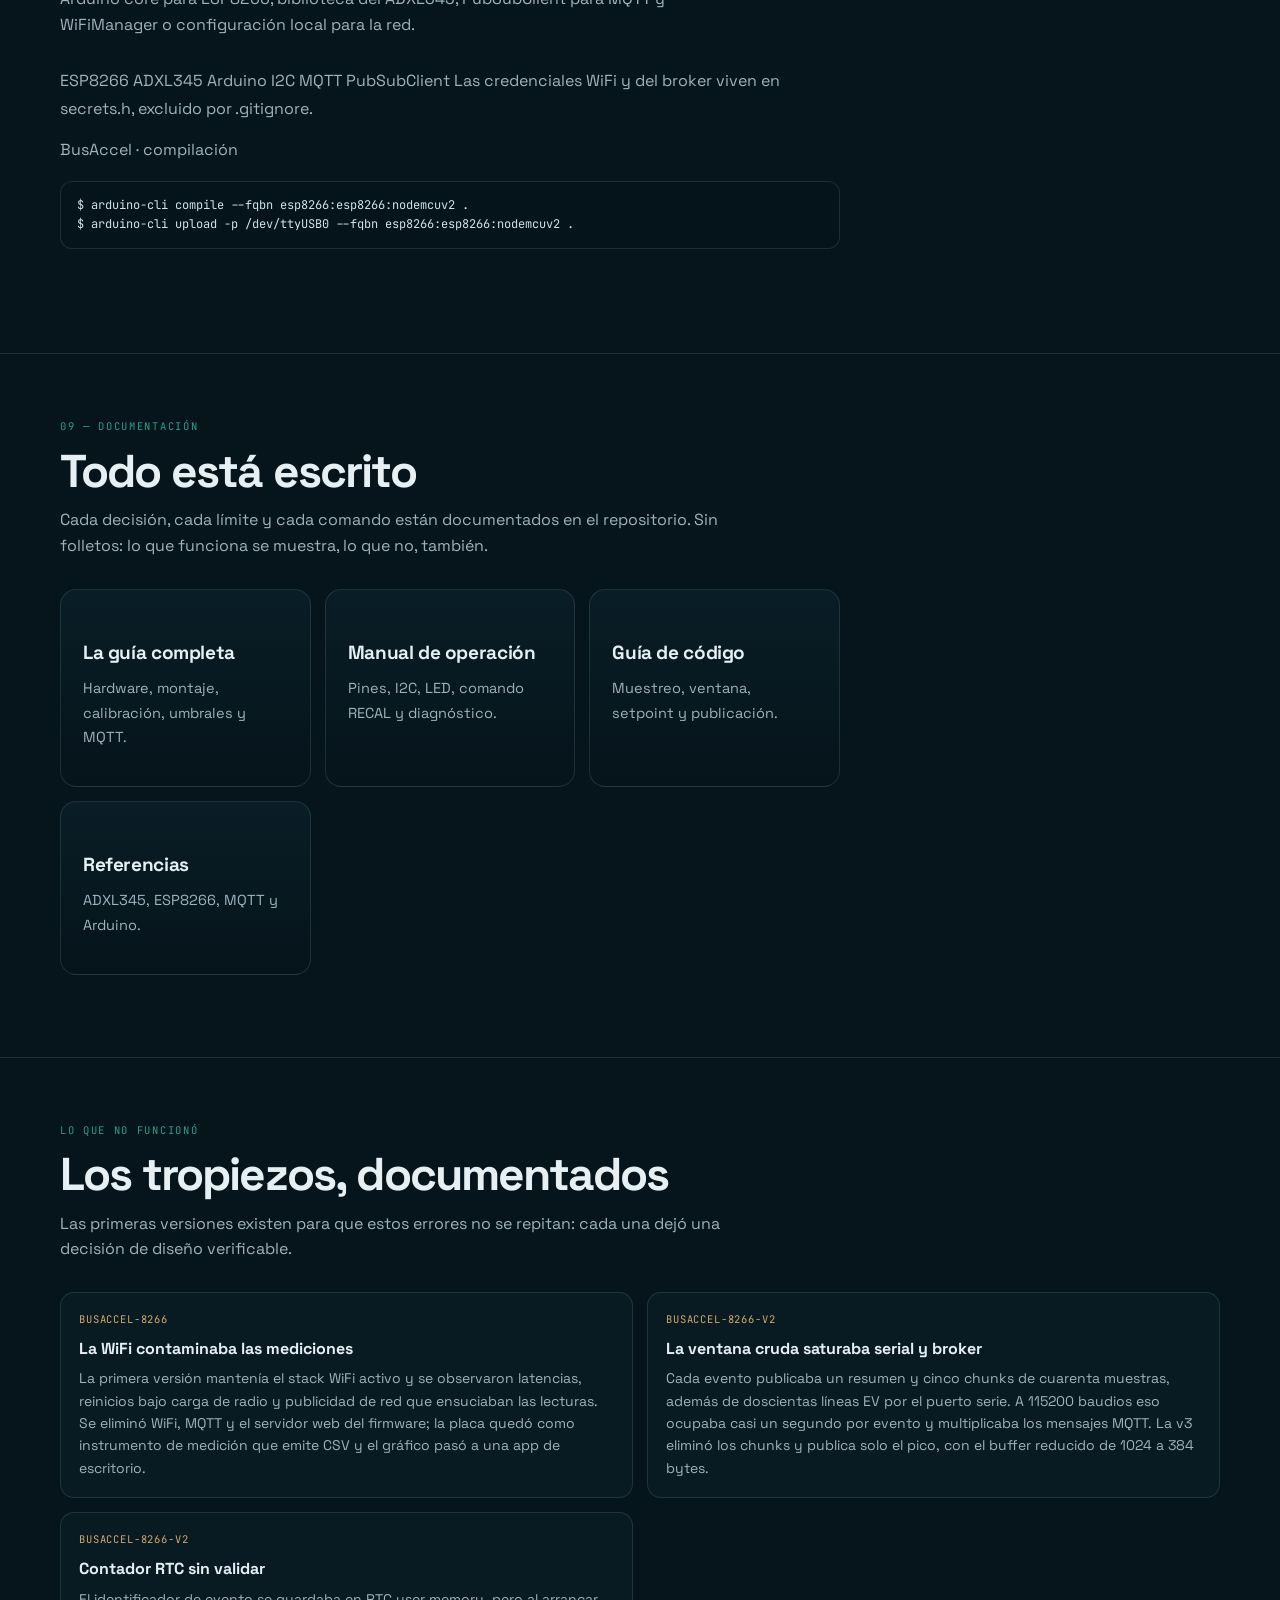
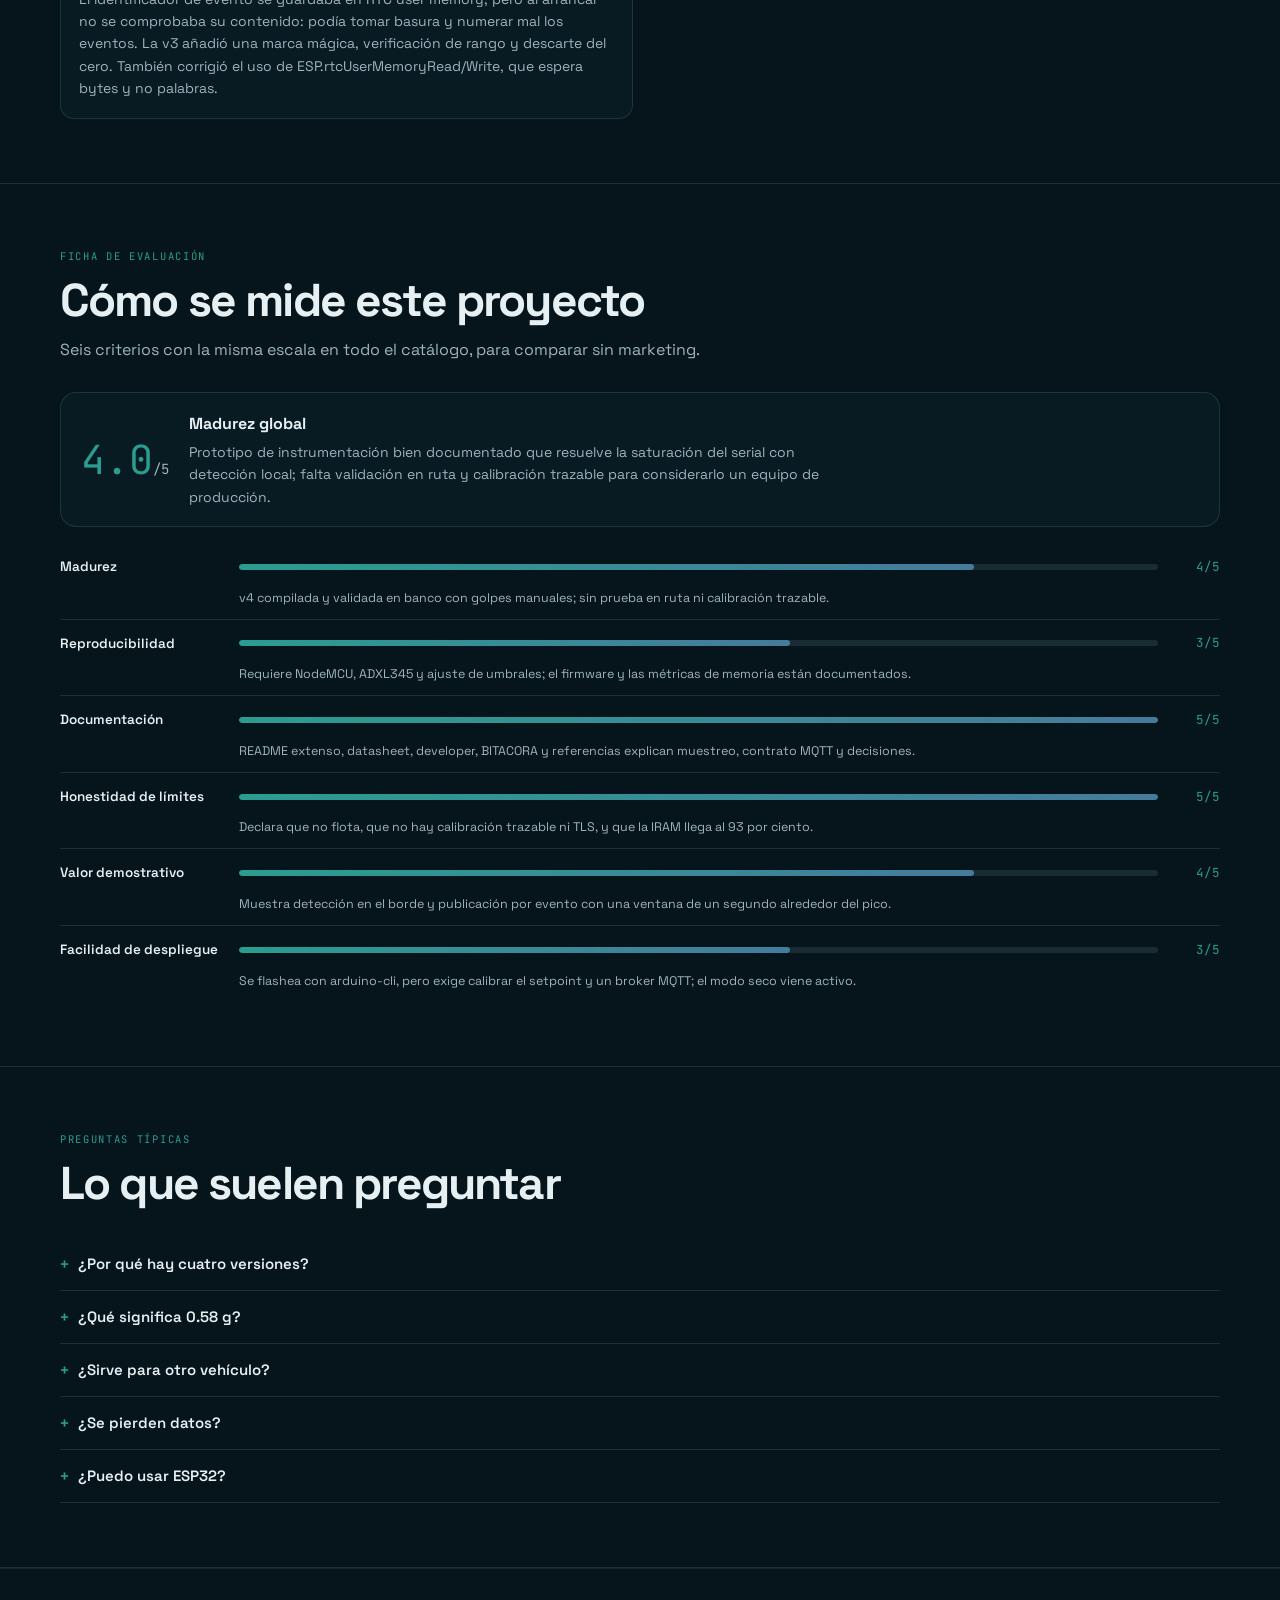
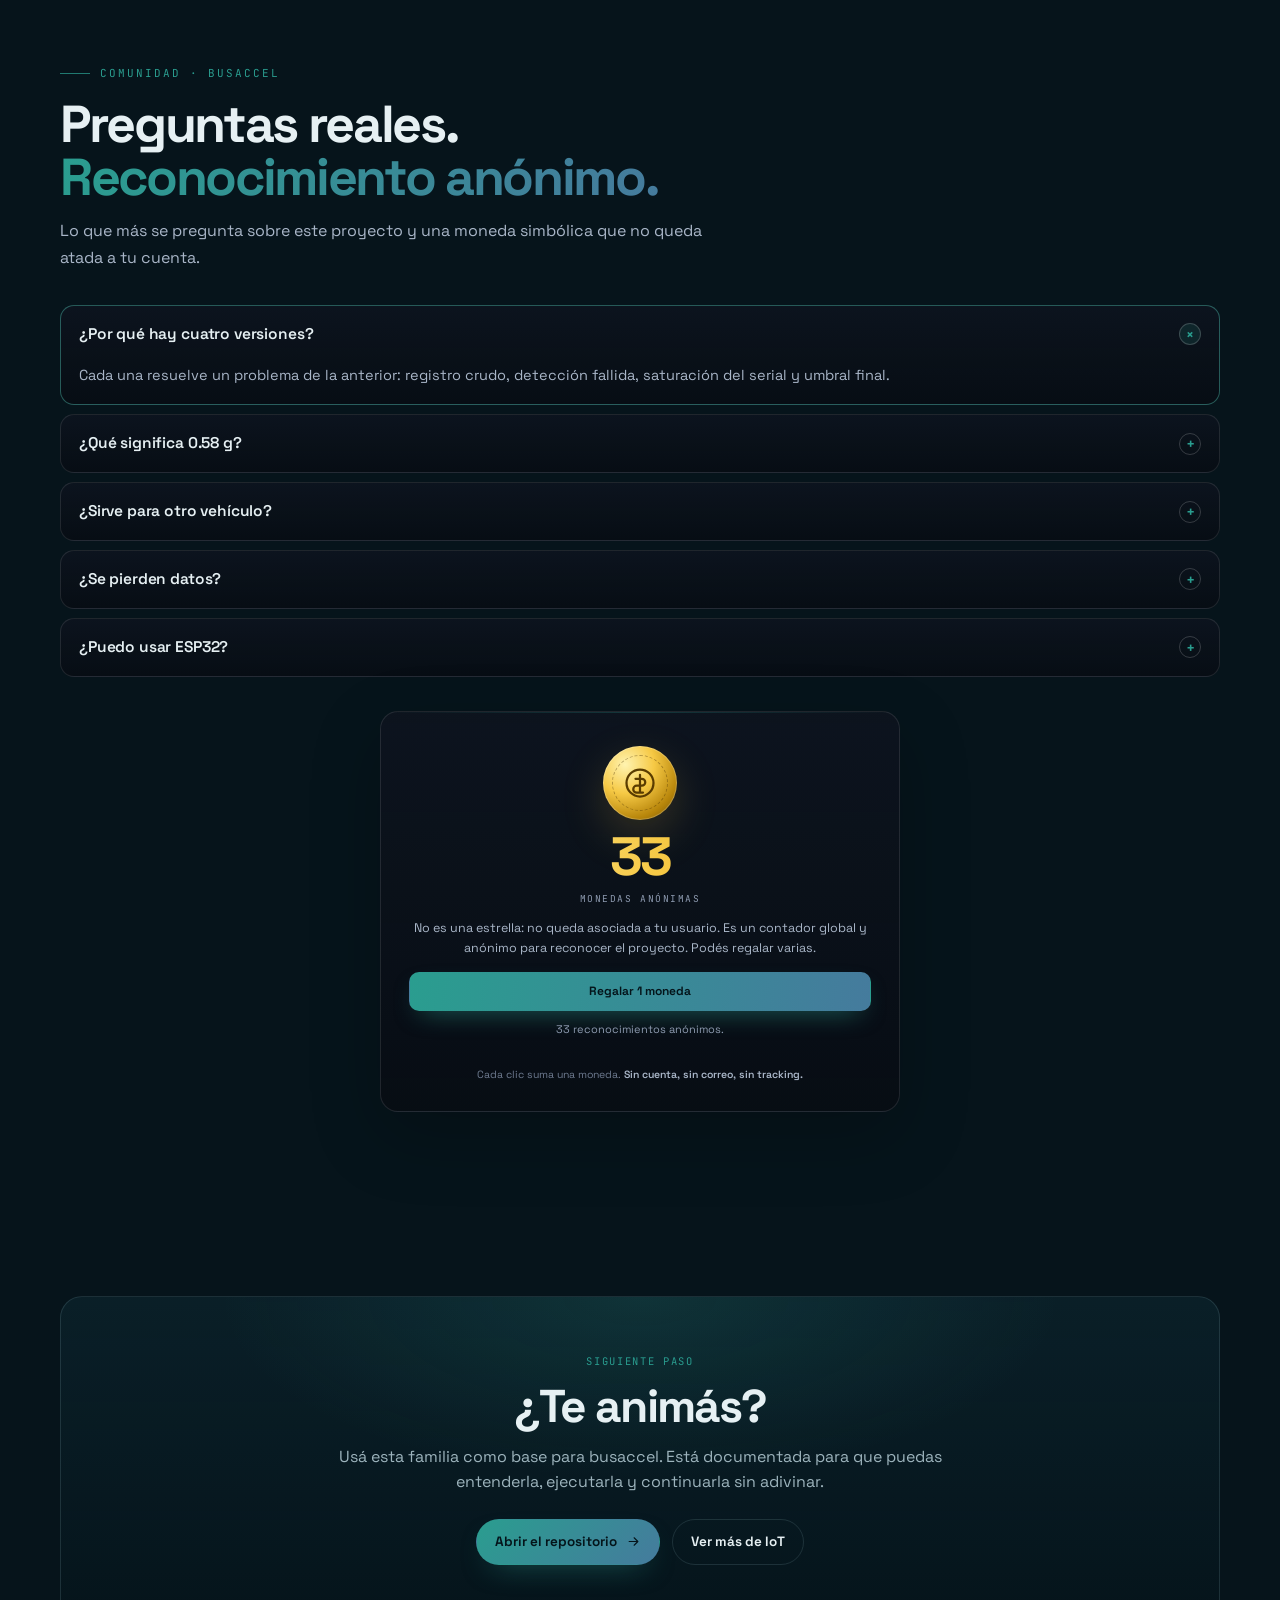
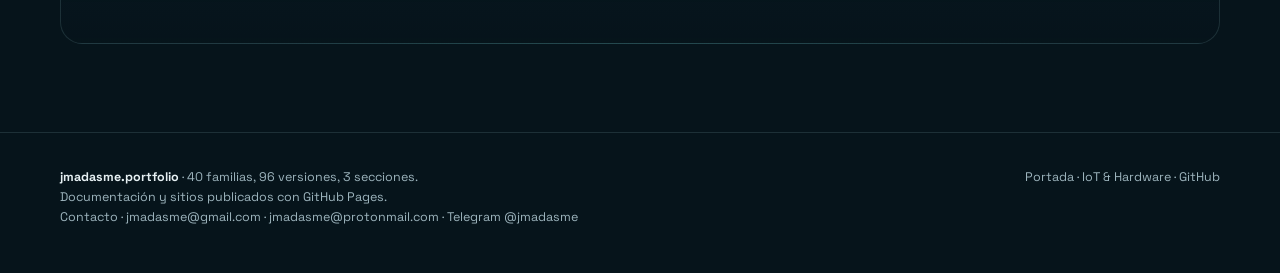
==== commit 415a593a: "chore: cache-bust community.js (v=2)" ====
--- a/docs/index.html
+++ b/docs/index.html
@@ -287,7 +287,7 @@
   <div><a href="/">Portada</a> · <a href="/iot/">IoT &amp; Hardware</a> · <a href="https://github.com/jmadasme" target="_blank" rel="noopener">GitHub</a></div>
 </div></footer>
 <script>window.PORTFOLIO_COMMUNITY={account:"jmadasme",repo:"busaccel",coinNamespace:"jmadasme-busaccel-coins-v1",faqs:[{"q": "¿Por qué hay cuatro versiones?", "a": "Cada una resuelve un problema de la anterior: registro crudo, detección fallida, saturación del serial y umbral final."}, {"q": "¿Qué significa 0.58 g?", "a": "Es el umbral de aceleración que separó eventos reales de vibración normal en las pruebas del autor."}, {"q": "¿Sirve para otro vehículo?", "a": "Sí, pero hay que recalibrar. La vibración de un bus no es la de un auto."}, {"q": "¿Se pierden datos?", "a": "Se descarta la señal continua y se conserva la ventana del evento. Es una decisión de diseño, no un error."}, {"q": "¿Puedo usar ESP32?", "a": "El código es de ESP8266; portarlo requiere revisar pines y librerías WiFi."}]};</script>
-<script src="assets/community.js?v=1" defer></script>
+<script src="assets/community.js?v=2" defer></script>
 
 </body>
 </html>
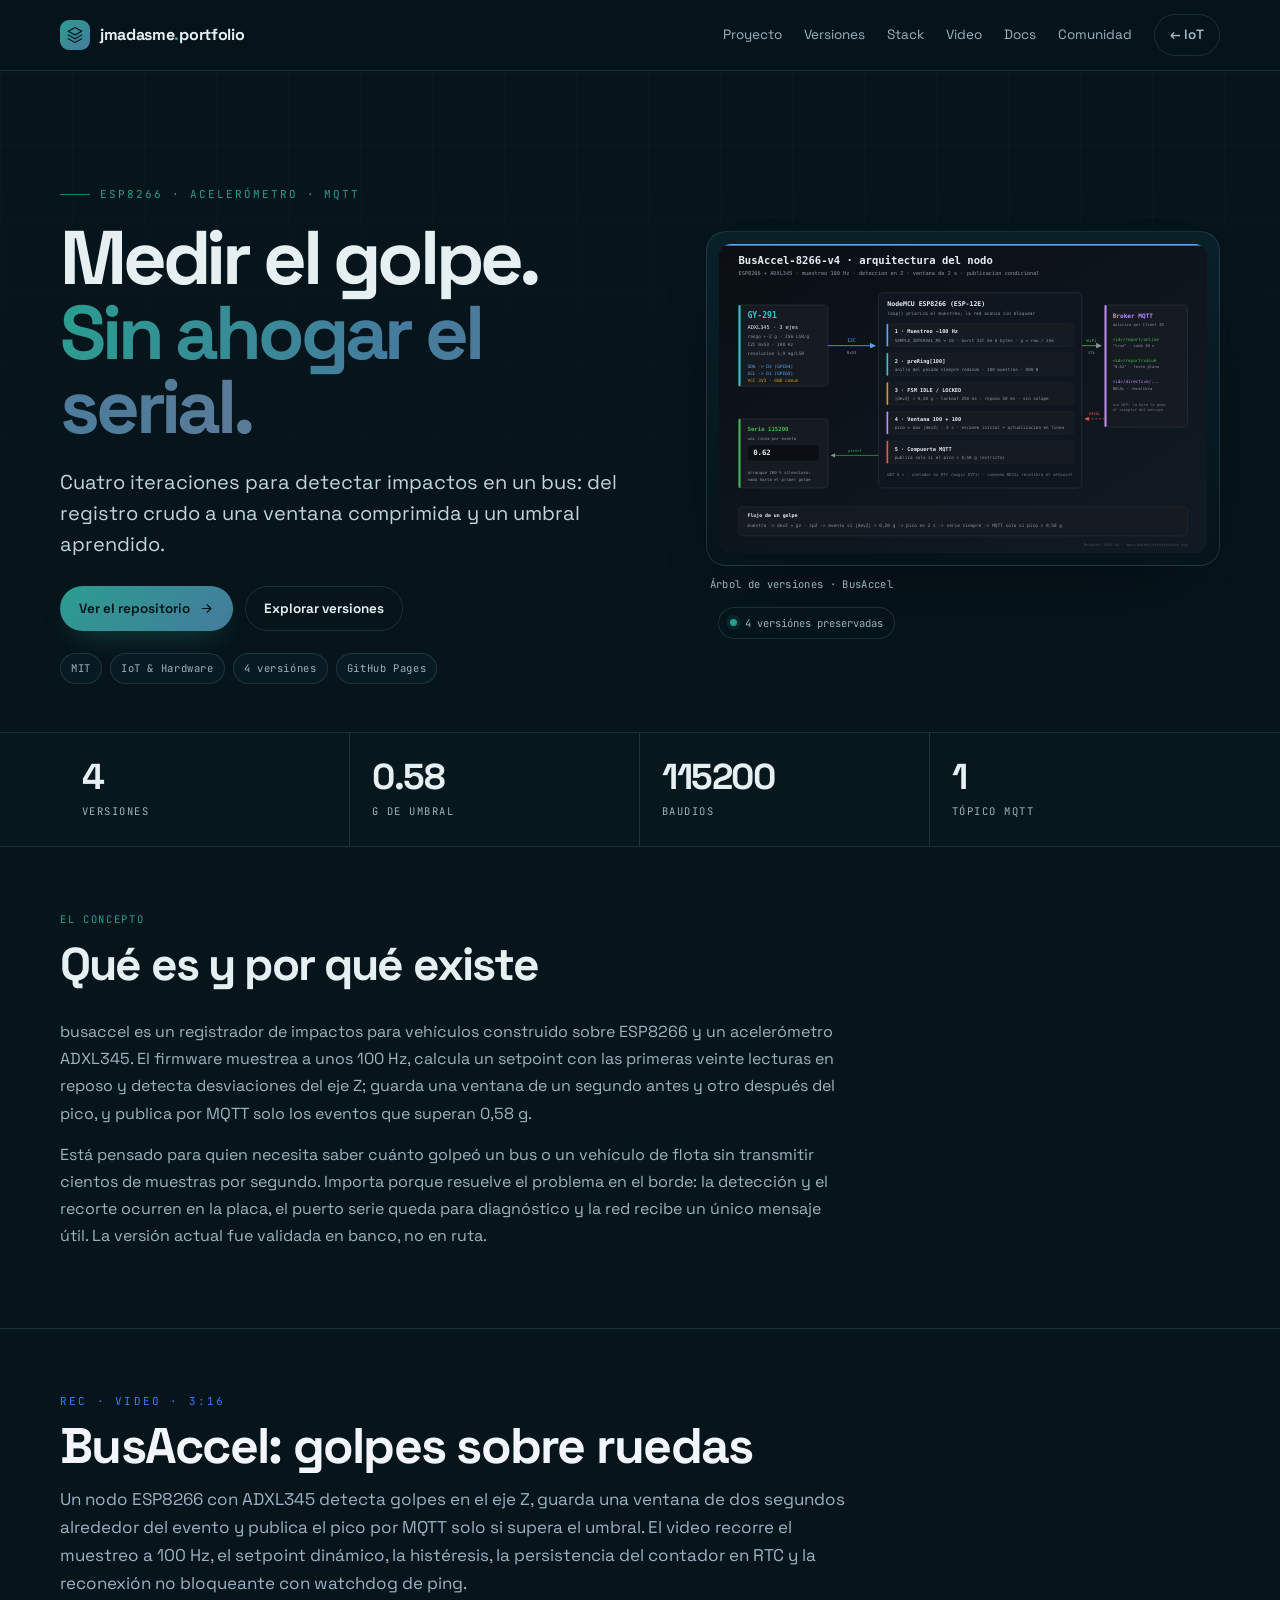
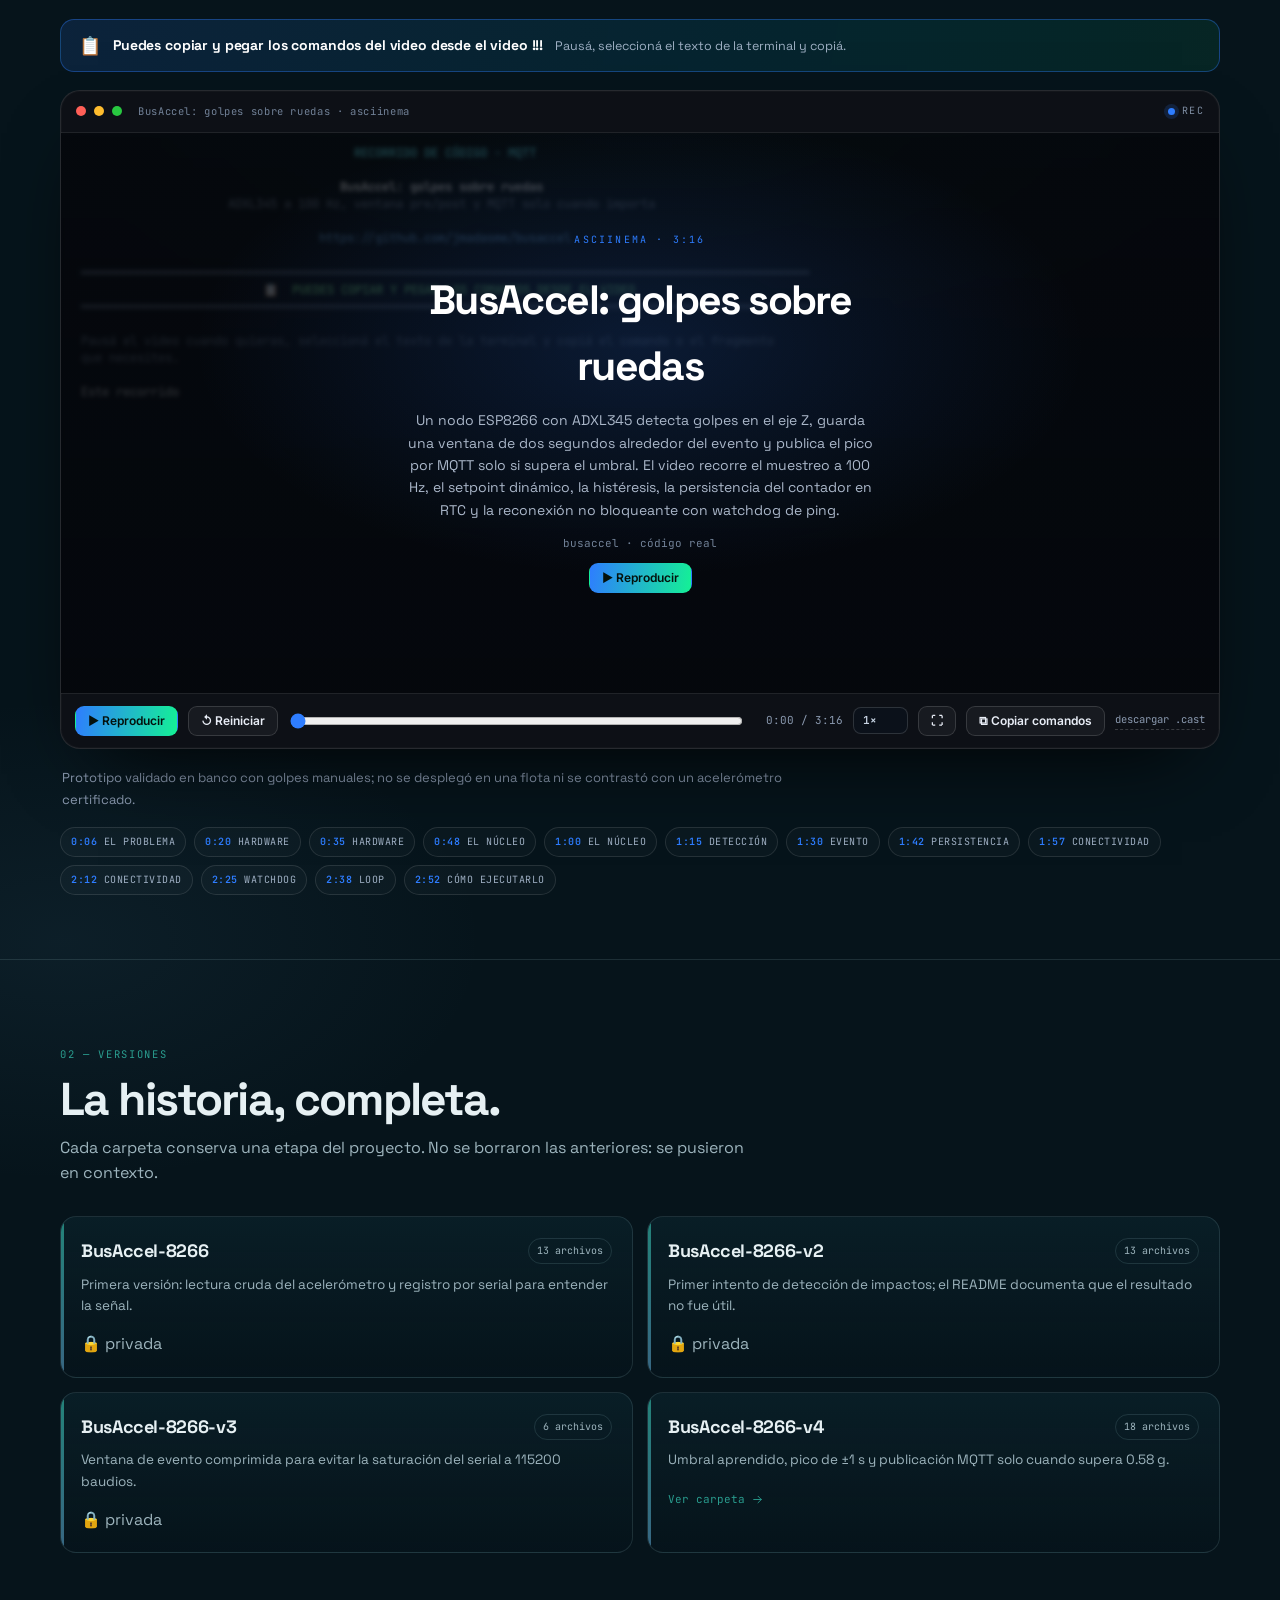
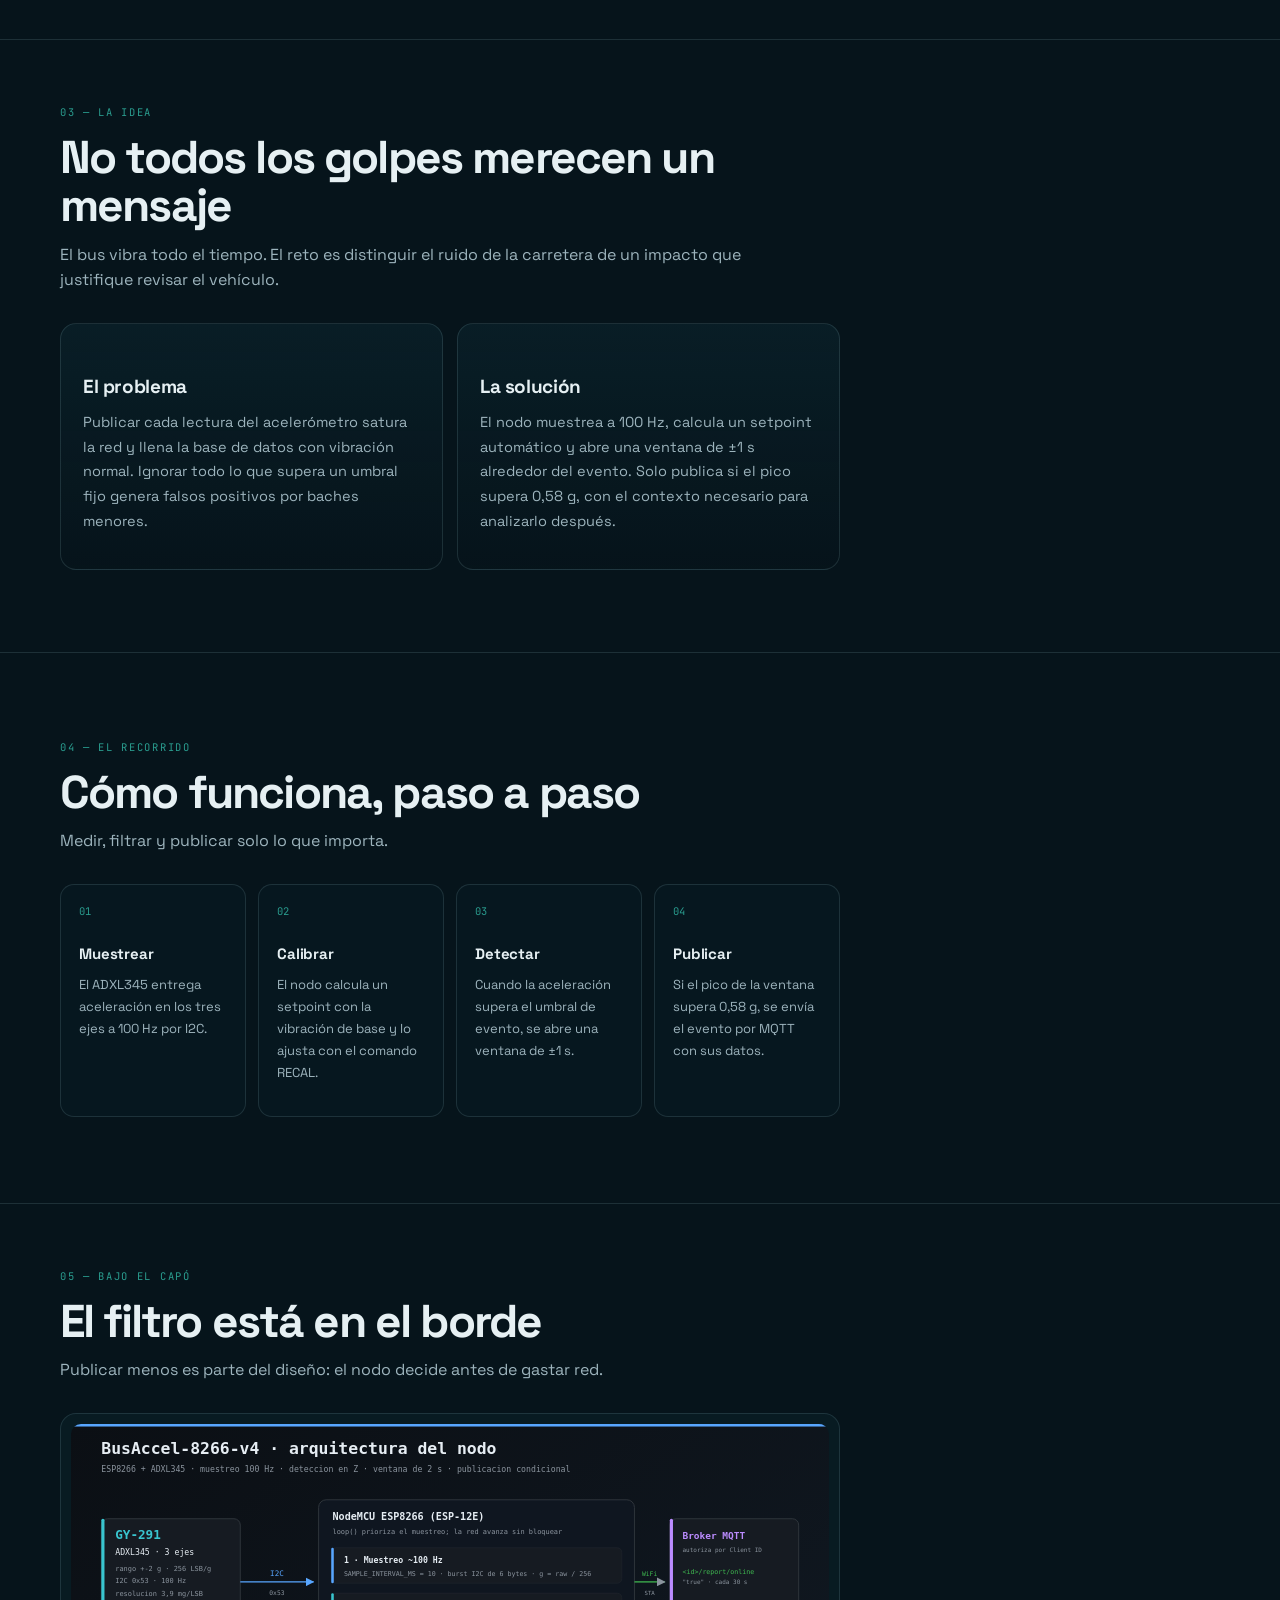
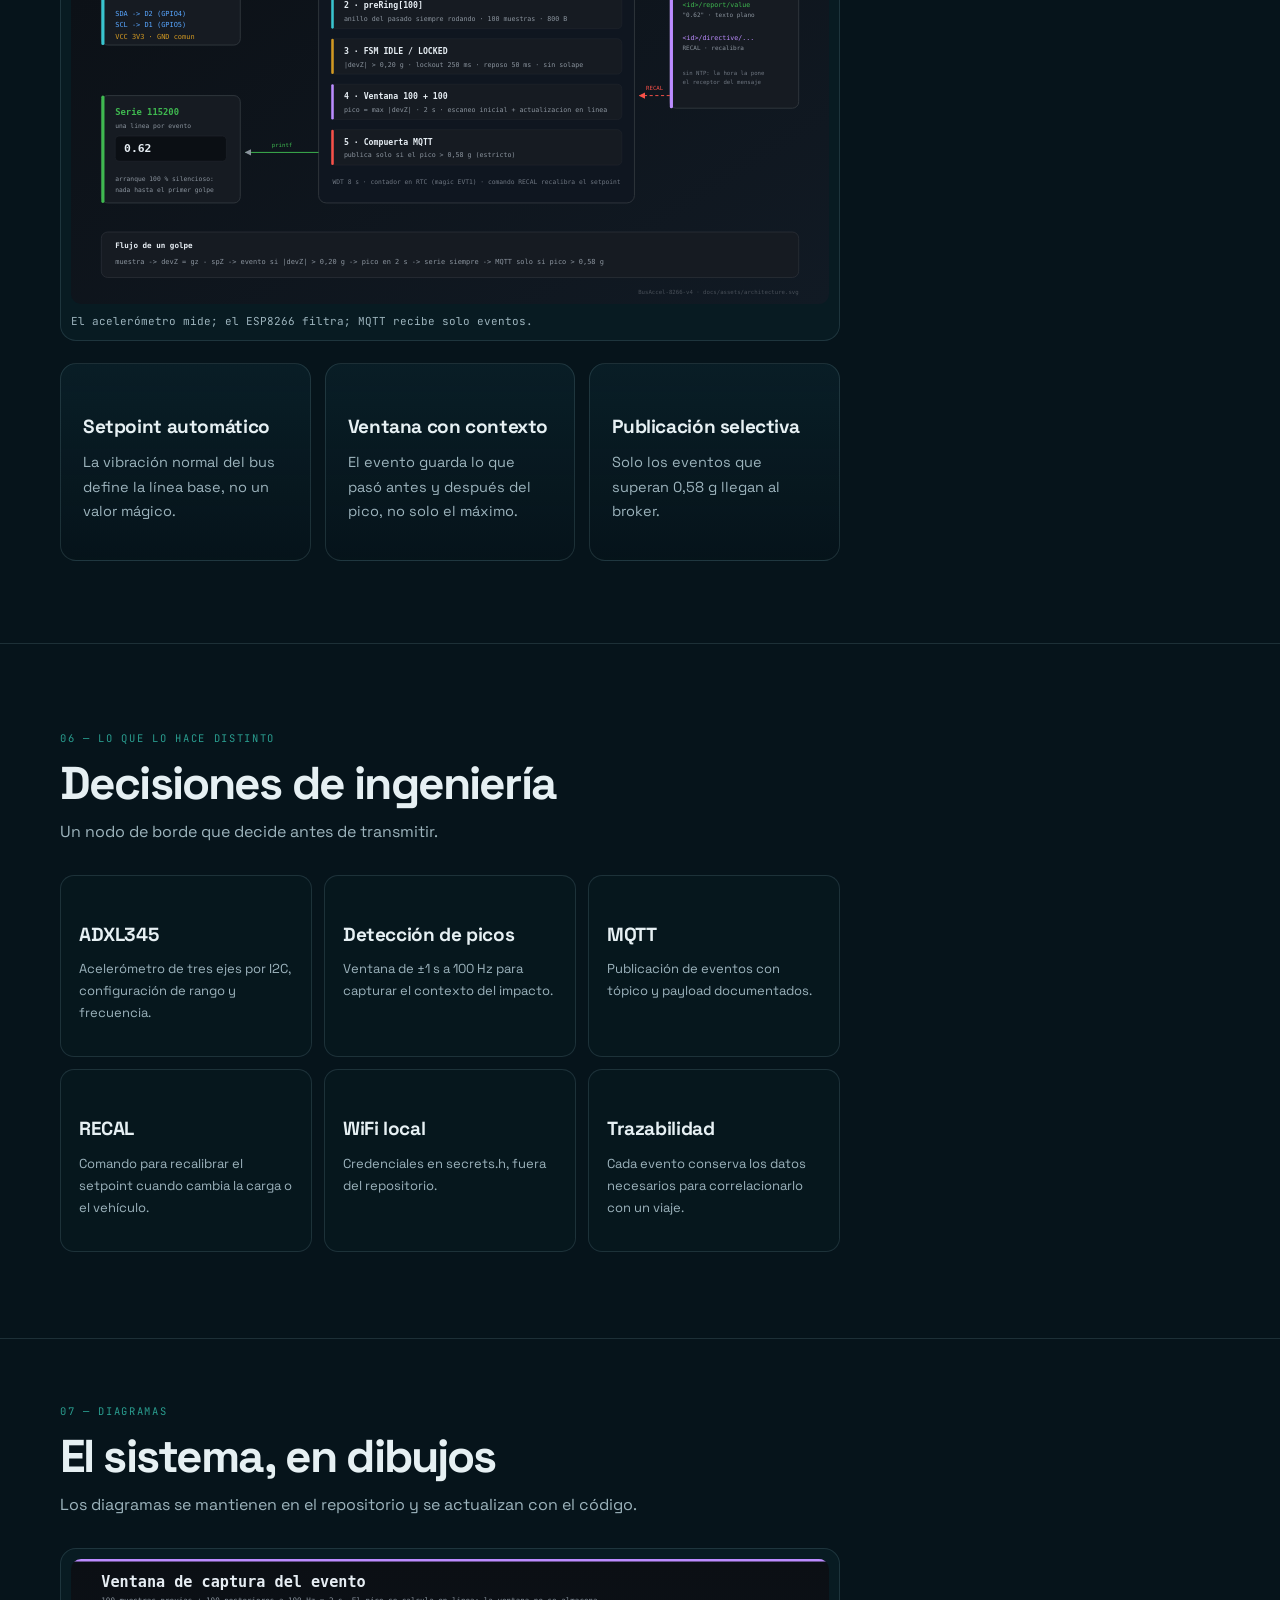
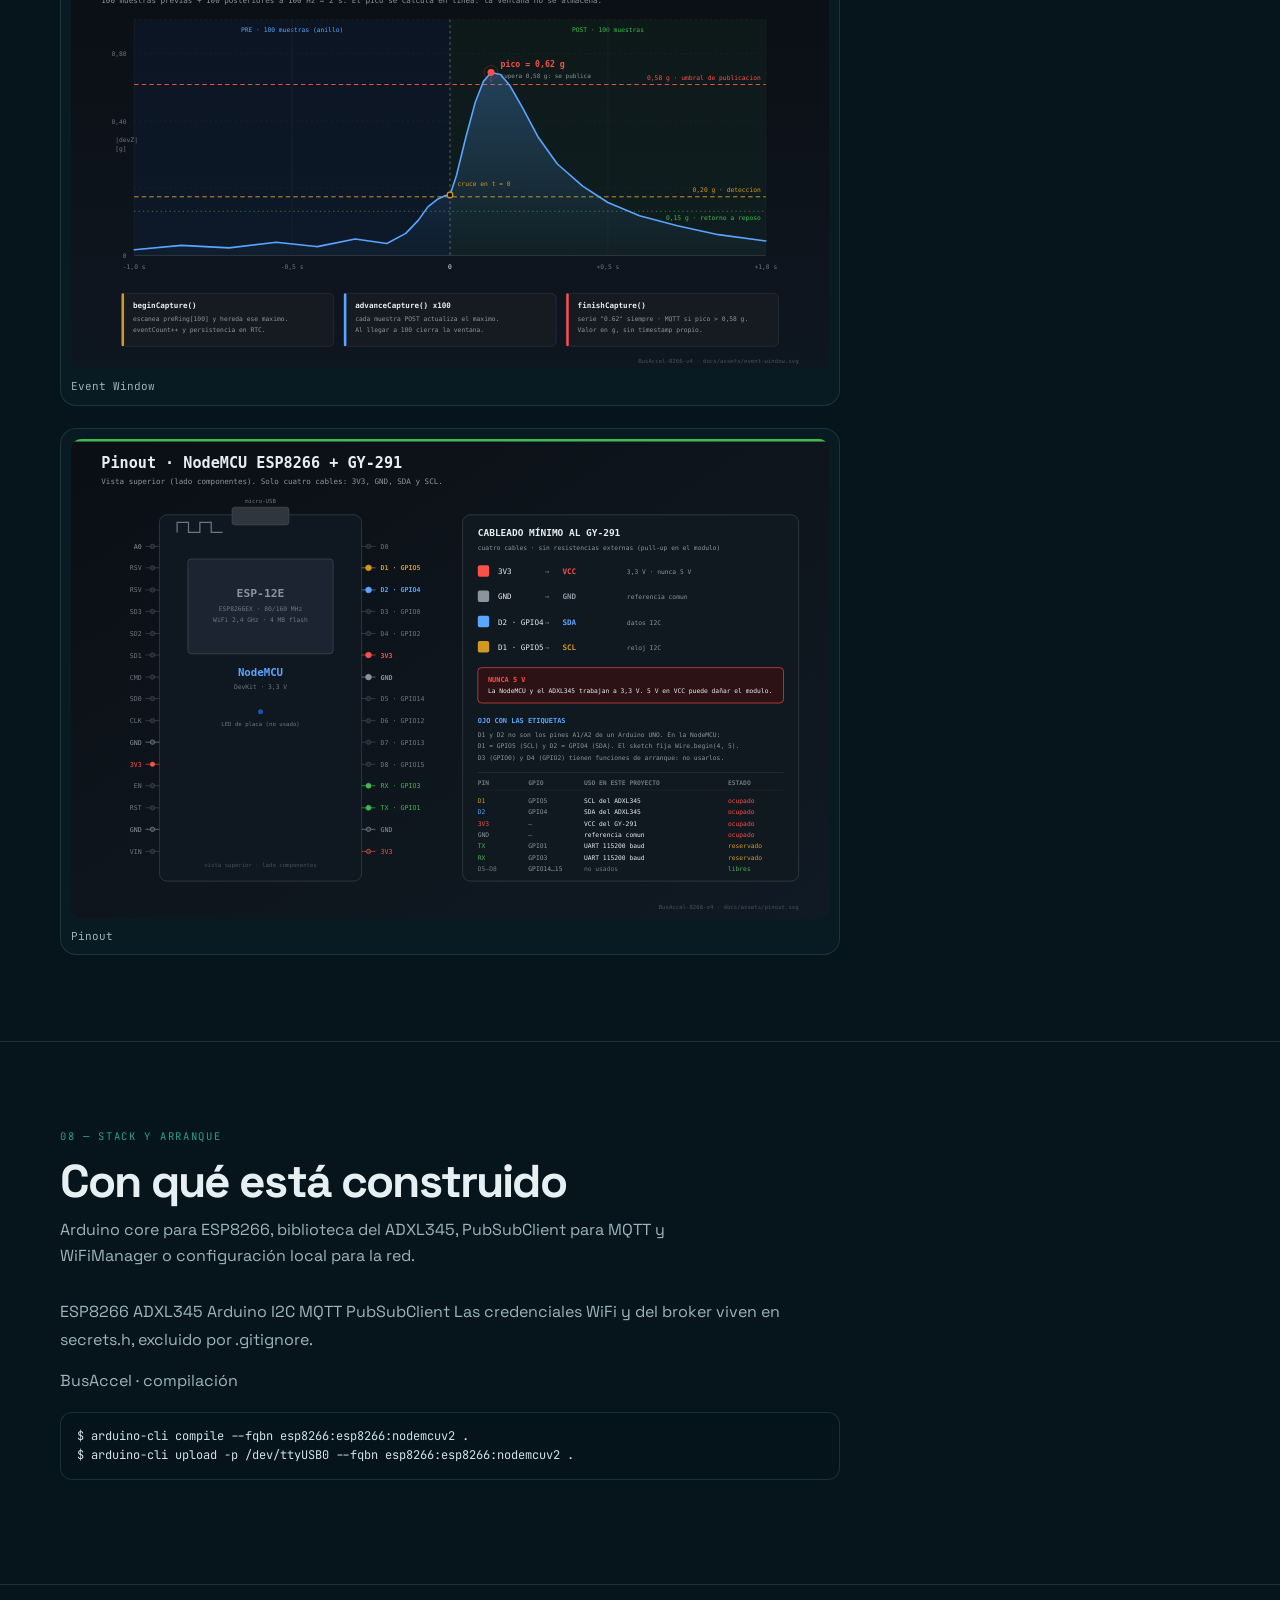
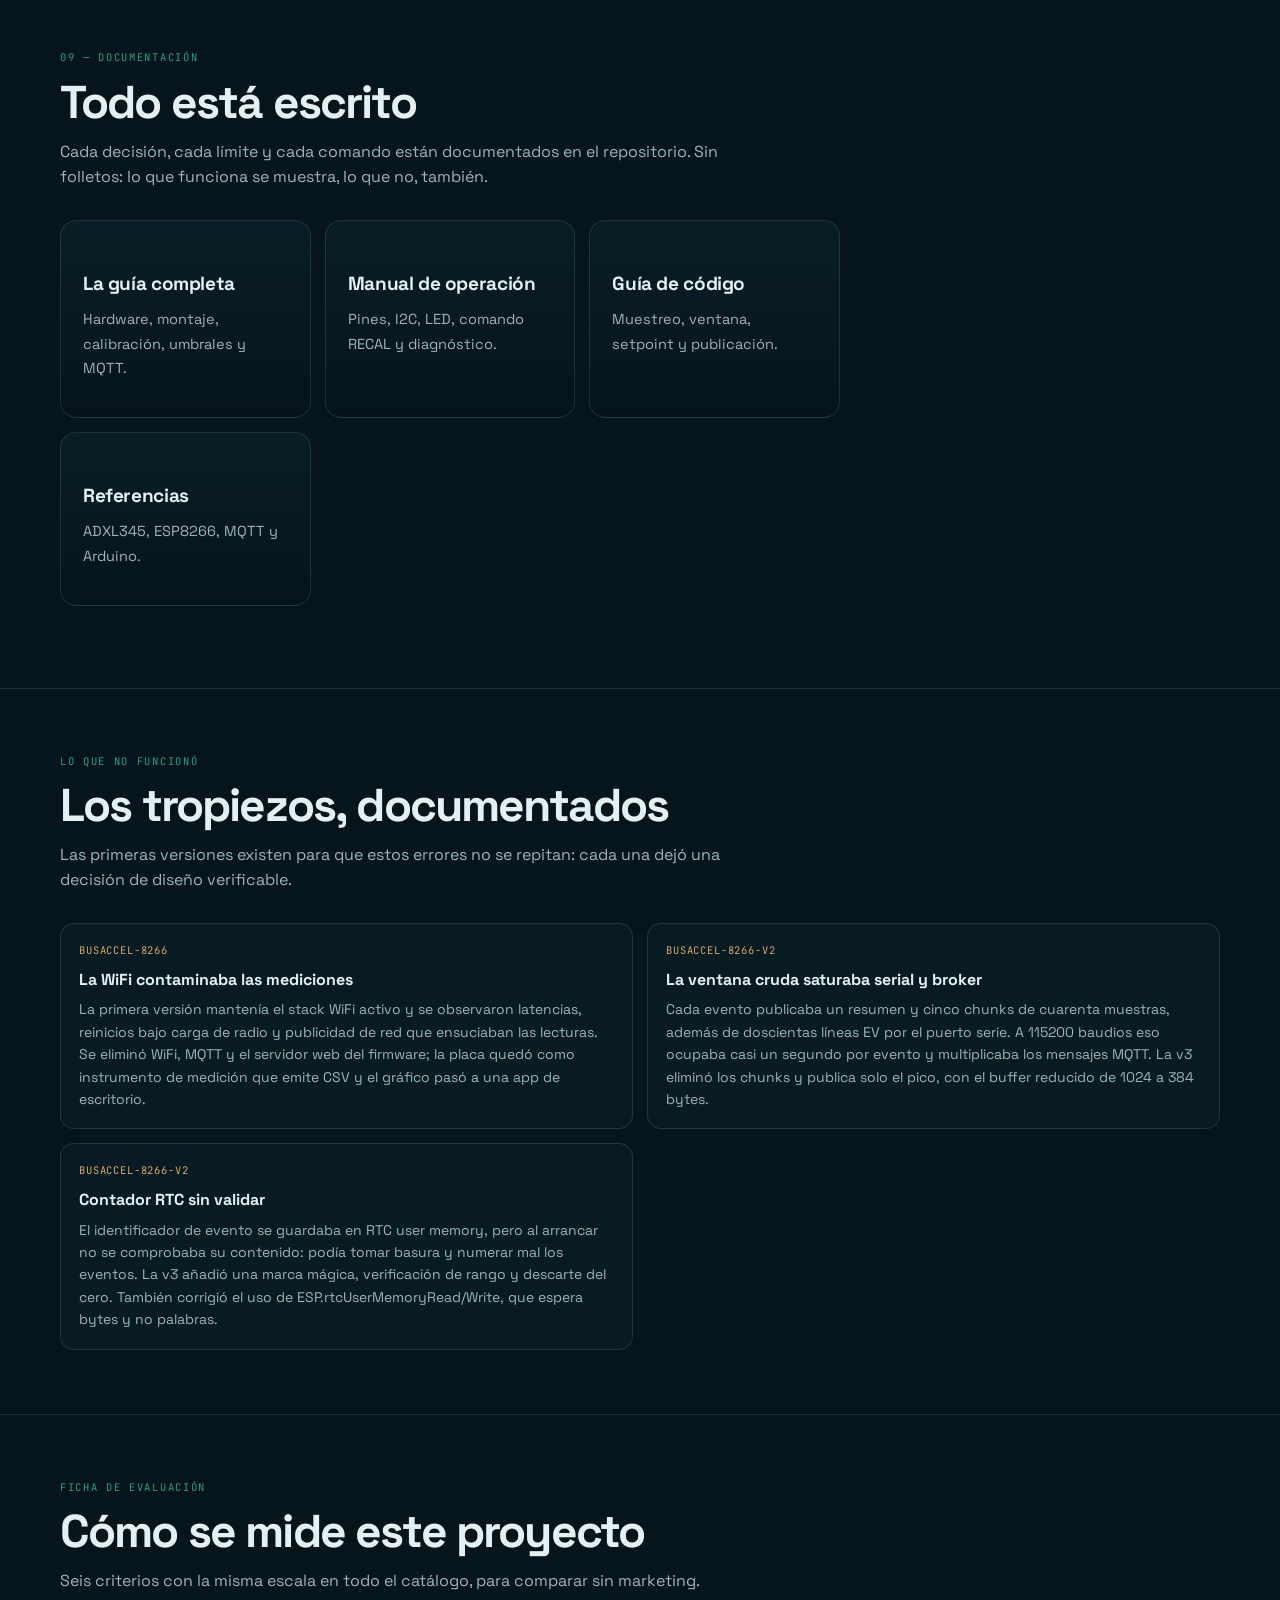
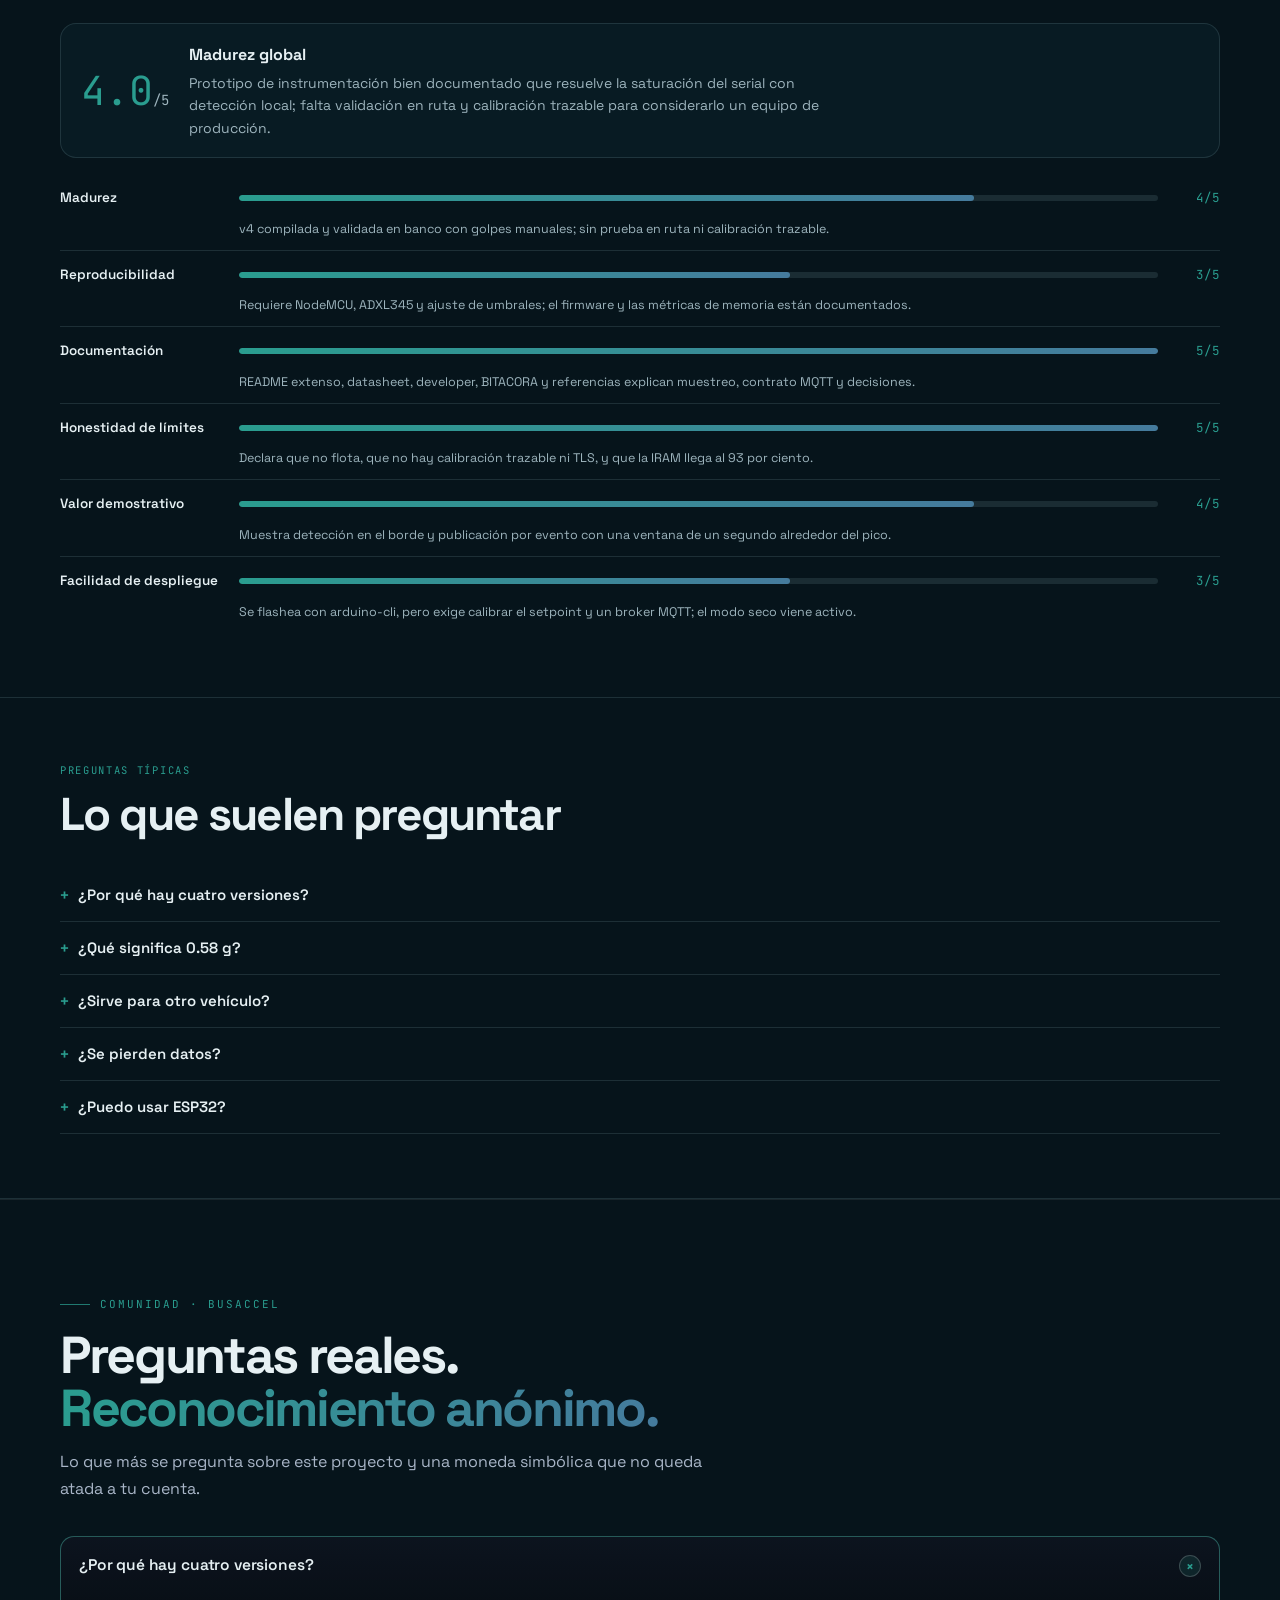
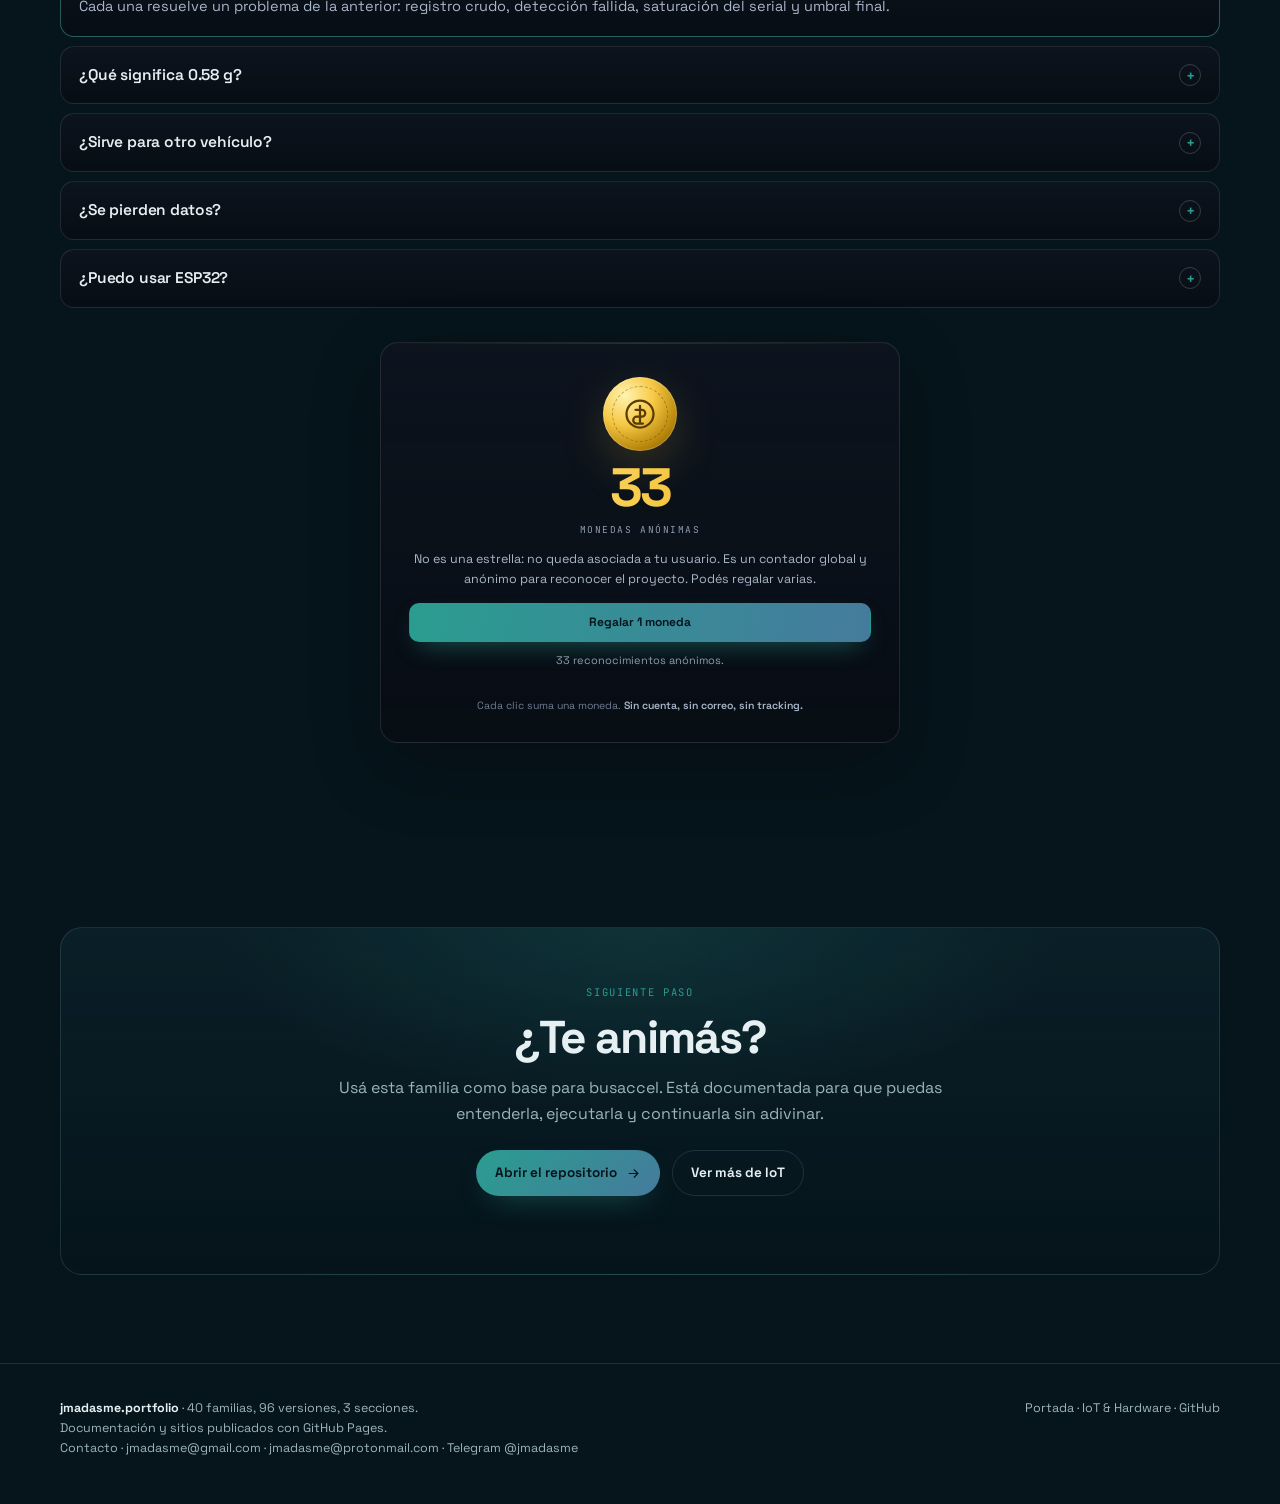
==== commit 35c21ba3: "feat: video asciinema explicativo en rec/ y en la página" ====
--- a/docs/index.html
+++ b/docs/index.html
@@ -191,12 +191,14 @@
 
 </style>
 <link rel="stylesheet" href="assets/community.css?v=1">
+<link href="rec/player.css?v=1" rel="stylesheet"/>
 </head>
 <body>
 <header class="nav"><div class="wrap nav-in">
   <a class="brand" href="/"><span class="brand-mark"><svg viewBox="0 0 24 24" width="18" height="18" fill="none" stroke="currentColor" stroke-width="1.7" stroke-linecap="round" stroke-linejoin="round" aria-hidden="true"><path d="m12 2 9 5-9 5-9-5 9-5z"/><path d="m3 12 9 5 9-5M3 17l9 5 9-5"/></svg></span><span>jmadasme<span style="color:var(--accent)">.</span>portfolio</span></a>
   <nav class="nav-links">
-    <a href="#proyecto">Proyecto</a><a href="#versiones">Versiones</a><a href="#stack">Stack</a><a href="#docs">Docs</a><a href="#comunidad">Comunidad</a>
+    <a href="#proyecto">Proyecto</a><a href="#versiones">Versiones</a><a href="#stack">Stack</a><a href="#video">Video</a>
+<a href="#docs">Docs</a><a href="#comunidad">Comunidad</a>
     <a class="btn btn-ghost" style="padding:9px 15px" href="/iot/">← IoT</a>
   </nav>
 </div></header>
@@ -221,7 +223,46 @@
 
 <section class="stats"><div class="wrap stats-grid"><div class="stat"><div class="stat-num">4</div><div class="stat-label">versiones</div></div><div class="stat"><div class="stat-num">0.58</div><div class="stat-label">g de umbral</div></div><div class="stat"><div class="stat-num">115200</div><div class="stat-label">baudios</div></div><div class="stat"><div class="stat-num">1</div><div class="stat-label">tópico MQTT</div></div></div></section>
 
-<section class="section tight"><div class="wrap"><div class="section-head reveal"><div class="kicker">El concepto</div><h2>Qué es y por qué existe</h2></div><div class="rich reveal"><p>busaccel es un registrador de impactos para vehículos construido sobre ESP8266 y un acelerómetro ADXL345. El firmware muestrea a unos 100 Hz, calcula un setpoint con las primeras veinte lecturas en reposo y detecta desviaciones del eje Z; guarda una ventana de un segundo antes y otro después del pico, y publica por MQTT solo los eventos que superan 0,58 g.</p><p>Está pensado para quien necesita saber cuánto golpeó un bus o un vehículo de flota sin transmitir cientos de muestras por segundo. Importa porque resuelve el problema en el borde: la detección y el recorte ocurren en la placa, el puerto serie queda para diagnóstico y la red recibe un único mensaje útil. La versión actual fue validada en banco, no en ruta.</p></div></div></section><section class="section" id="versiones"><div class="wrap">
+<section class="section tight"><div class="wrap"><div class="section-head reveal"><div class="kicker">El concepto</div><h2>Qué es y por qué existe</h2></div><div class="rich reveal"><p>busaccel es un registrador de impactos para vehículos construido sobre ESP8266 y un acelerómetro ADXL345. El firmware muestrea a unos 100 Hz, calcula un setpoint con las primeras veinte lecturas en reposo y detecta desviaciones del eje Z; guarda una ventana de un segundo antes y otro después del pico, y publica por MQTT solo los eventos que superan 0,58 g.</p><p>Está pensado para quien necesita saber cuánto golpeó un bus o un vehículo de flota sin transmitir cientos de muestras por segundo. Importa porque resuelve el problema en el borde: la detección y el recorte ocurren en la placa, el puerto serie queda para diagnóstico y la red recibe un único mensaje útil. La versión actual fue validada en banco, no en ruta.</p></div></div></section>
+<section class="section tight rec-section" id="video" style="--accent:#2E7DFF;--accent2:#14F195">
+<div class="wrap">
+<div class="rec-kicker">REC · VIDEO · 3:16</div>
+<h2 class="rec-h2">BusAccel: golpes sobre ruedas</h2>
+<p class="rec-lead">Un nodo ESP8266 con ADXL345 detecta golpes en el eje Z, guarda una ventana de dos segundos alrededor del evento y publica el pico por MQTT solo si supera el umbral. El video recorre el muestreo a 100 Hz, el setpoint dinámico, la histéresis, la persistencia del contador en RTC y la reconexión no bloqueante con watchdog de ping.</p>
+<div class="rec-banner">
+<span class="rec-banner-icon">📋</span>
+<strong>Puedes copiar y pegar los comandos del video desde el video !!!</strong>
+<span>Pausá, seleccioná el texto de la terminal y copiá.</span>
+</div>
+<div class="rec-shell">
+<div class="rec-bar"><i></i><i></i><i></i><span class="rec-title">BusAccel: golpes sobre ruedas · asciinema</span><span class="rec-rec"><b></b>REC</span></div>
+<div class="rec-screen-wrap">
+<div class="rec-screen" id="rec-screen"></div>
+<div class="rec-poster" id="rec-poster">
+<div class="rec-kicker">ASCIINEMA · 3:16</div>
+<h3>BusAccel: golpes sobre ruedas</h3>
+<p>Un nodo ESP8266 con ADXL345 detecta golpes en el eje Z, guarda una ventana de dos segundos alrededor del evento y publica el pico por MQTT solo si supera el umbral. El video recorre el muestreo a 100 Hz, el setpoint dinámico, la histéresis, la persistencia del contador en RTC y la reconexión no bloqueante con watchdog de ping.</p>
+<div class="rec-poster-meta">busaccel · código real</div>
+<button class="rec-btn rec-primary" id="rec-start" type="button">▶ Reproducir</button>
+</div>
+</div>
+<div class="rec-controls">
+<button class="rec-btn rec-primary" id="rec-play" type="button">▶ Reproducir</button>
+<button class="rec-btn" id="rec-restart" type="button">↺ Reiniciar</button>
+<input class="rec-progress" id="rec-range" type="range" min="0" max="1000" value="0" aria-label="Progreso"/>
+<span class="rec-time" id="rec-time">0:00 / 3:16</span>
+<select class="rec-speed" id="rec-speed" aria-label="Velocidad"><option value="1">1×</option><option value="1.25">1.25×</option><option value="1.5">1.5×</option><option value="2">2×</option></select>
+<button class="rec-btn" id="rec-full" type="button" title="Pantalla completa">⛶</button>
+<button class="rec-btn" id="rec-copy" type="button">⧉ Copiar comandos</button>
+<a class="rec-download" href="rec/busaccel.cast" download>descargar .cast</a>
+</div>
+</div>
+<p class="rec-note">Prototipo validado en banco con golpes manuales; no se desplegó en una flota ni se contrastó con un acelerómetro certificado.</p>
+<div class="rec-chapters"><span class="rec-chip"><b>0:06</b> EL PROBLEMA</span><span class="rec-chip"><b>0:20</b> HARDWARE</span><span class="rec-chip"><b>0:35</b> HARDWARE</span><span class="rec-chip"><b>0:48</b> EL NÚCLEO</span><span class="rec-chip"><b>1:00</b> EL NÚCLEO</span><span class="rec-chip"><b>1:15</b> DETECCIÓN</span><span class="rec-chip"><b>1:30</b> EVENTO</span><span class="rec-chip"><b>1:42</b> PERSISTENCIA</span><span class="rec-chip"><b>1:57</b> CONECTIVIDAD</span><span class="rec-chip"><b>2:12</b> CONECTIVIDAD</span><span class="rec-chip"><b>2:25</b> WATCHDOG</span><span class="rec-chip"><b>2:38</b> LOOP</span><span class="rec-chip"><b>2:52</b> CÓMO EJECUTARLO</span></div>
+</div>
+</section>
+
+<section class="section" id="versiones"><div class="wrap">
   <div class="section-head reveal"><div class="kicker">02 — Versiones</div><h2>La historia, completa.</h2><p class="section-sub">Cada carpeta conserva una etapa del proyecto. No se borraron las anteriores: se pusieron en contexto.</p></div>
   <div class="versions"><article class="version reveal">
   <div class="version-top"><h3>BusAccel-8266</h3><span class="count">13 archivos</span></div>
@@ -289,5 +330,7 @@
 <script>window.PORTFOLIO_COMMUNITY={account:"jmadasme",repo:"busaccel",coinNamespace:"jmadasme-busaccel-coins-v1",faqs:[{"q": "¿Por qué hay cuatro versiones?", "a": "Cada una resuelve un problema de la anterior: registro crudo, detección fallida, saturación del serial y umbral final."}, {"q": "¿Qué significa 0.58 g?", "a": "Es el umbral de aceleración que separó eventos reales de vibración normal en las pruebas del autor."}, {"q": "¿Sirve para otro vehículo?", "a": "Sí, pero hay que recalibrar. La vibración de un bus no es la de un auto."}, {"q": "¿Se pierden datos?", "a": "Se descarta la señal continua y se conserva la ventana del evento. Es una decisión de diseño, no un error."}, {"q": "¿Puedo usar ESP32?", "a": "El código es de ESP8266; portarlo requiere revisar pines y librerías WiFi."}]};</script>
 <script src="assets/community.js?v=2" defer></script>
 
+<script defer src="rec/busaccel.cast.js?v=1"></script>
+<script defer src="rec/player.js?v=1"></script>
 </body>
 </html>
--- a/docs/rec/player.css
+++ b/docs/rec/player.css
@@ -0,0 +1,168 @@
+/* Reproductor asciinema inline reutilizable para las páginas de wanderc137. */
+.rec-section{position:relative;z-index:1}
+.rec-section .rec-kicker{
+  font-family:'JetBrains Mono',ui-monospace,monospace;
+  font-size:11px;letter-spacing:.2em;text-transform:uppercase;
+  color:var(--accent,#2E7DFF);margin:0 0 10px;
+}
+.rec-section .rec-h2{
+  font-family:'Space Grotesk','Inter',sans-serif;
+  font-size:clamp(28px,4.6vw,50px);line-height:1.06;letter-spacing:-.035em;
+  color:#f2f6fc;margin:0 0 12px;max-width:22ch;
+}
+.rec-section .rec-lead{
+  font-size:clamp(14px,1.5vw,17px);line-height:1.65;
+  color:#9fb0c4;margin:0 0 22px;max-width:72ch;
+}
+.rec-banner{
+  display:flex;align-items:center;gap:12px;flex-wrap:wrap;
+  padding:14px 18px;margin:0 0 18px;
+  border:1px solid color-mix(in srgb,var(--accent,#2E7DFF) 38%,transparent);
+  border-radius:14px;
+  background:linear-gradient(100deg,color-mix(in srgb,var(--accent,#2E7DFF) 14%,transparent),color-mix(in srgb,var(--accent2,#14F195) 8%,transparent));
+  box-shadow:0 18px 40px -30px color-mix(in srgb,var(--accent,#2E7DFF) 60%,transparent);
+}
+.rec-banner .rec-banner-icon{font-size:18px;line-height:1}
+.rec-banner strong{font-size:14px;color:#fff;letter-spacing:-.01em}
+.rec-banner span{font-size:12.5px;color:#9fb0c4}
+.rec-shell{
+  position:relative;
+  border:1px solid rgba(255,255,255,.13);
+  border-radius:20px;
+  overflow:hidden;
+  background:#070a10;
+  box-shadow:0 34px 80px -38px #000,0 0 0 1px rgba(255,255,255,.025) inset;
+}
+.rec-bar{
+  display:flex;align-items:center;gap:8px;
+  padding:12px 15px;
+  border-bottom:1px solid rgba(255,255,255,.08);
+  background:rgba(255,255,255,.025);
+}
+.rec-bar i{width:10px;height:10px;border-radius:50%;background:#ff5f57;display:block}
+.rec-bar i:nth-child(2){background:#febc2e}
+.rec-bar i:nth-child(3){background:#28c840}
+.rec-bar .rec-title{
+  margin-left:8px;
+  font-family:'JetBrains Mono',ui-monospace,SFMono-Regular,Menlo,monospace;
+  font-size:10.5px;color:#718197;letter-spacing:.06em;
+  overflow:hidden;text-overflow:ellipsis;white-space:nowrap;
+}
+.rec-bar .rec-rec{
+  margin-left:auto;display:flex;align-items:center;gap:7px;
+  font-family:'JetBrains Mono',ui-monospace,monospace;
+  font-size:10px;letter-spacing:.14em;color:#7f8ea3;text-transform:uppercase;
+}
+.rec-bar .rec-rec b{
+  width:7px;height:7px;border-radius:50%;background:var(--accent,#2E7DFF);
+  box-shadow:0 0 0 4px color-mix(in srgb,var(--accent,#2E7DFF) 16%,transparent);
+  animation:recPulse 2.2s infinite;
+}
+@keyframes recPulse{50%{opacity:.35}}
+.rec-screen-wrap{position:relative;background:#05080d}
+.rec-screen{
+  height:clamp(330px,46vw,560px);
+  overflow:auto;
+  padding:18px 20px;
+  background:
+    radial-gradient(900px 420px at 50% -10%,rgba(20,241,149,.055),transparent 70%),
+    #05080d;
+  color:#d7e0ea;
+  font-family:'JetBrains Mono',ui-monospace,SFMono-Regular,Menlo,Consolas,monospace;
+  font-size:clamp(8px,1.04vw,12.4px);
+  line-height:1.38;
+  scrollbar-width:thin;
+  scrollbar-color:#2a3448 #05080d;
+  user-select:text;
+}
+.rec-screen::-webkit-scrollbar{width:9px;height:9px}
+.rec-screen::-webkit-scrollbar-thumb{background:#2a3448;border-radius:9px}
+.rec-row{white-space:pre;min-height:1.38em}
+.rec-row span{white-space:pre}
+.rec-poster{
+  position:absolute;inset:0;z-index:2;
+  display:flex;flex-direction:column;align-items:center;justify-content:center;
+  gap:10px;text-align:center;padding:28px;
+  background:
+    radial-gradient(620px 320px at 50% 38%,color-mix(in srgb,var(--accent,#2E7DFF) 16%,transparent),transparent 72%),
+    linear-gradient(180deg,rgba(5,8,13,.72),rgba(5,8,13,.94));
+  backdrop-filter:blur(2px);
+  transition:opacity .35s ease,visibility .35s ease;
+}
+.rec-poster[hidden]{display:none}
+.rec-poster .rec-kicker{
+  font-family:'JetBrains Mono',monospace;font-size:10px;letter-spacing:.22em;
+  text-transform:uppercase;color:var(--accent,#2E7DFF);
+}
+.rec-poster h3{
+  font-family:'Space Grotesk','Inter',sans-serif;
+  font-size:clamp(24px,3.2vw,42px);letter-spacing:-.04em;color:#fff;margin:0;max-width:18ch;
+}
+.rec-poster p{margin:0;color:#aab7c9;font-size:14px;max-width:52ch;line-height:1.6}
+.rec-poster .rec-poster-meta{
+  margin-top:4px;font-family:'JetBrains Mono',monospace;font-size:11px;color:#718197;
+}
+.rec-controls{
+  display:flex;align-items:center;gap:10px;flex-wrap:wrap;
+  padding:12px 14px;
+  border-top:1px solid rgba(255,255,255,.08);
+  background:rgba(255,255,255,.025);
+}
+.rec-btn{
+  appearance:none;border:1px solid rgba(255,255,255,.14);
+  background:rgba(255,255,255,.045);color:#e8edf6;
+  border-radius:9px;padding:8px 12px;
+  font:600 12px/1 'Inter',system-ui,sans-serif;cursor:pointer;
+  transition:background .18s ease,border-color .18s ease,transform .18s ease;
+  white-space:nowrap;
+}
+.rec-btn:hover{background:rgba(255,255,255,.09);border-color:rgba(255,255,255,.24);transform:translateY(-1px)}
+.rec-btn.rec-primary{
+  background:linear-gradient(100deg,var(--accent,#2E7DFF),var(--accent2,#14F195));
+  border-color:transparent;color:#04110c;
+}
+.rec-btn.rec-primary:hover{filter:brightness(1.05)}
+.rec-progress{
+  flex:1;min-width:140px;height:8px;accent-color:var(--accent,#2E7DFF);
+  cursor:pointer;
+}
+.rec-time{
+  min-width:88px;text-align:right;
+  font-family:'JetBrains Mono',monospace;font-size:11px;color:#8b9ab0;
+}
+.rec-speed{
+  appearance:none;border:1px solid rgba(255,255,255,.14);
+  background:#0b111a;color:#c7d3e2;border-radius:8px;
+  padding:7px 9px;font:600 11px/1 'JetBrains Mono',monospace;cursor:pointer;
+}
+.rec-download{
+  font-family:'JetBrains Mono',monospace;font-size:10.5px;color:#8b9ab0;
+  border-bottom:1px dashed rgba(255,255,255,.18);padding-bottom:2px;
+}
+.rec-download:hover{color:var(--accent,#2E7DFF);border-color:var(--accent,#2E7DFF)}
+.rec-note{
+  margin:18px 2px 0;color:#8b9ab0;font-size:13px;line-height:1.7;
+  max-width:90ch;
+}
+.rec-note strong{color:#d7e0ea}
+.rec-note a{color:var(--accent,#2E7DFF);border-bottom:1px solid color-mix(in srgb,var(--accent,#2E7DFF) 35%,transparent)}
+.rec-chapters{display:flex;flex-wrap:wrap;gap:8px;margin-top:16px}
+.rec-chip{
+  font-family:'JetBrains Mono',monospace;font-size:10px;letter-spacing:.05em;
+  color:#9fb0c4;border:1px solid rgba(255,255,255,.11);
+  background:rgba(255,255,255,.025);border-radius:999px;padding:6px 10px;
+}
+.rec-chip b{color:var(--accent,#2E7DFF);font-weight:600}
+@media(max-width:760px){
+  .rec-screen{padding:14px 12px;font-size:8px;height:330px}
+  .rec-controls{gap:8px}
+  .rec-btn{padding:7px 9px;font-size:11px}
+  .rec-time{min-width:76px;font-size:10px}
+  .rec-progress{min-width:100px}
+  .rec-bar .rec-title{font-size:9px}
+  .rec-banner{padding:12px 14px}
+}
+@media(prefers-reduced-motion:reduce){
+  .rec-bar .rec-rec b{animation:none}
+  .rec-poster{transition:none}
+}
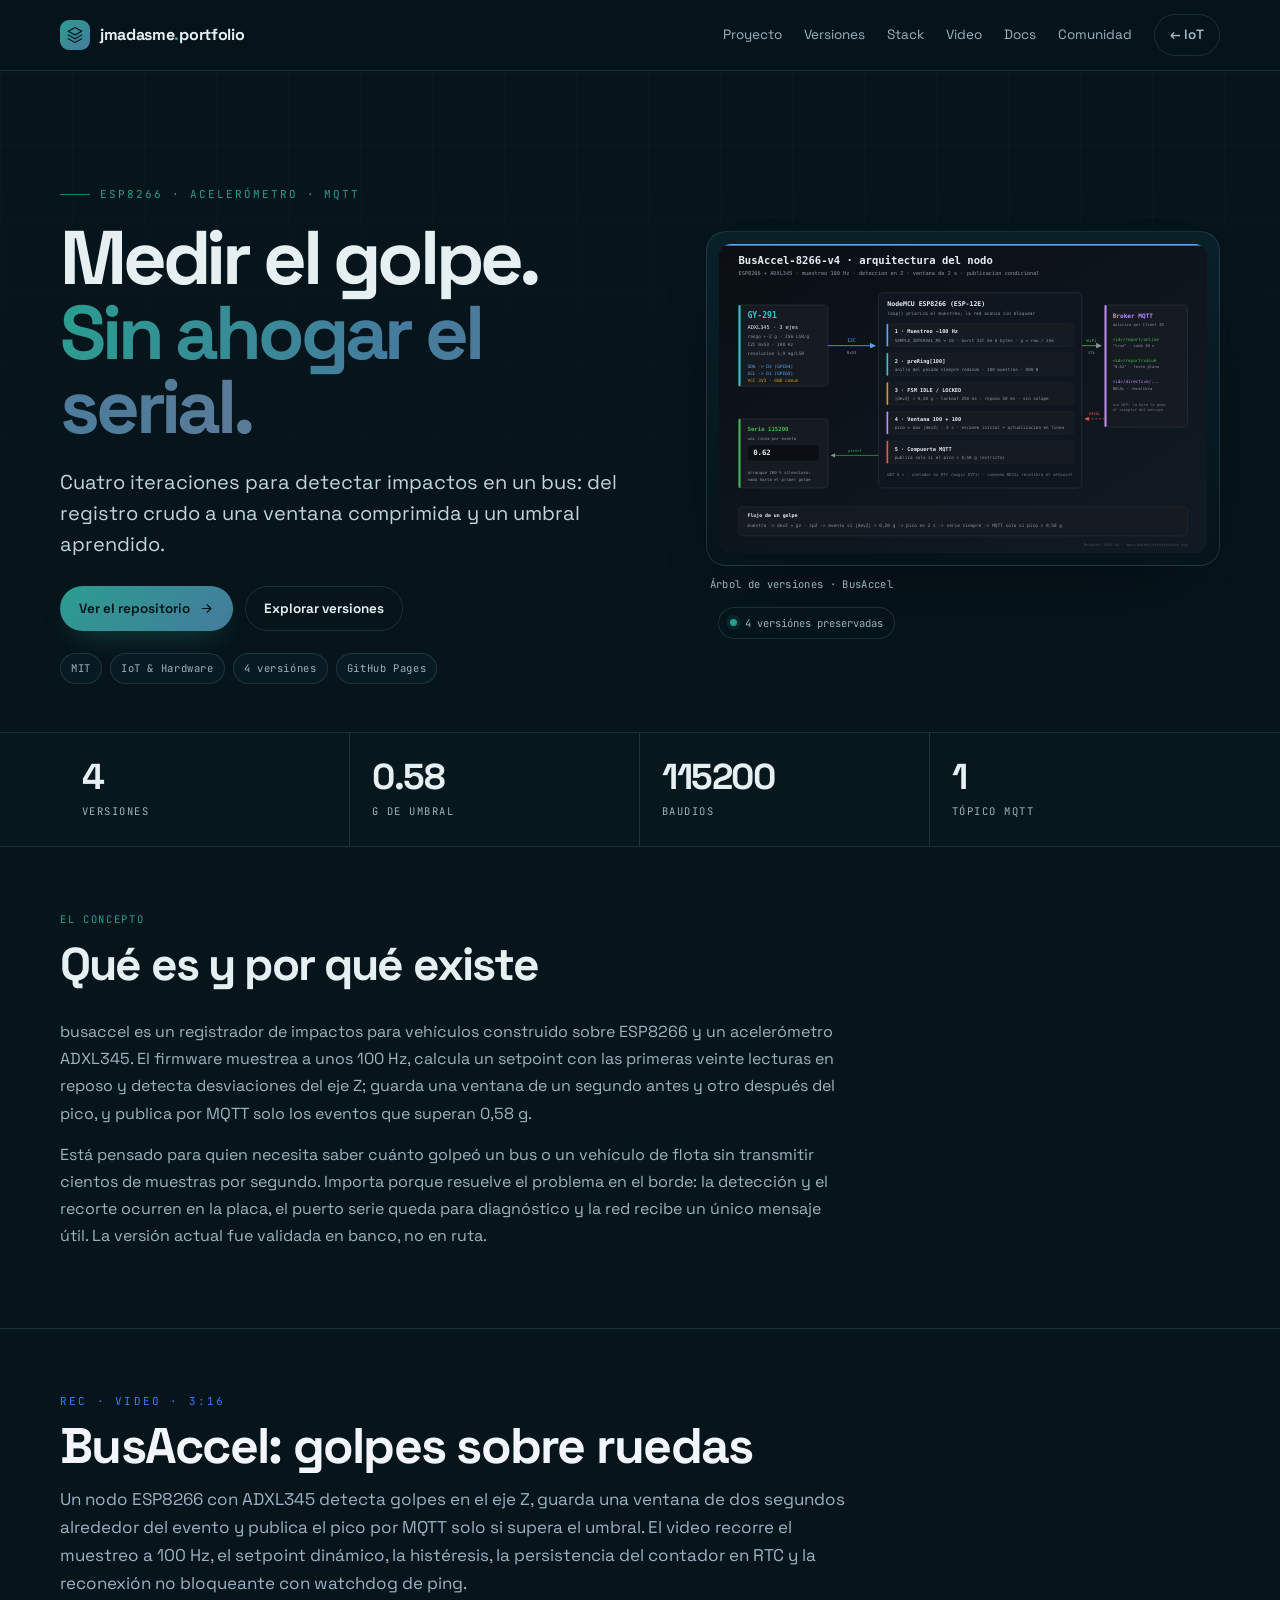
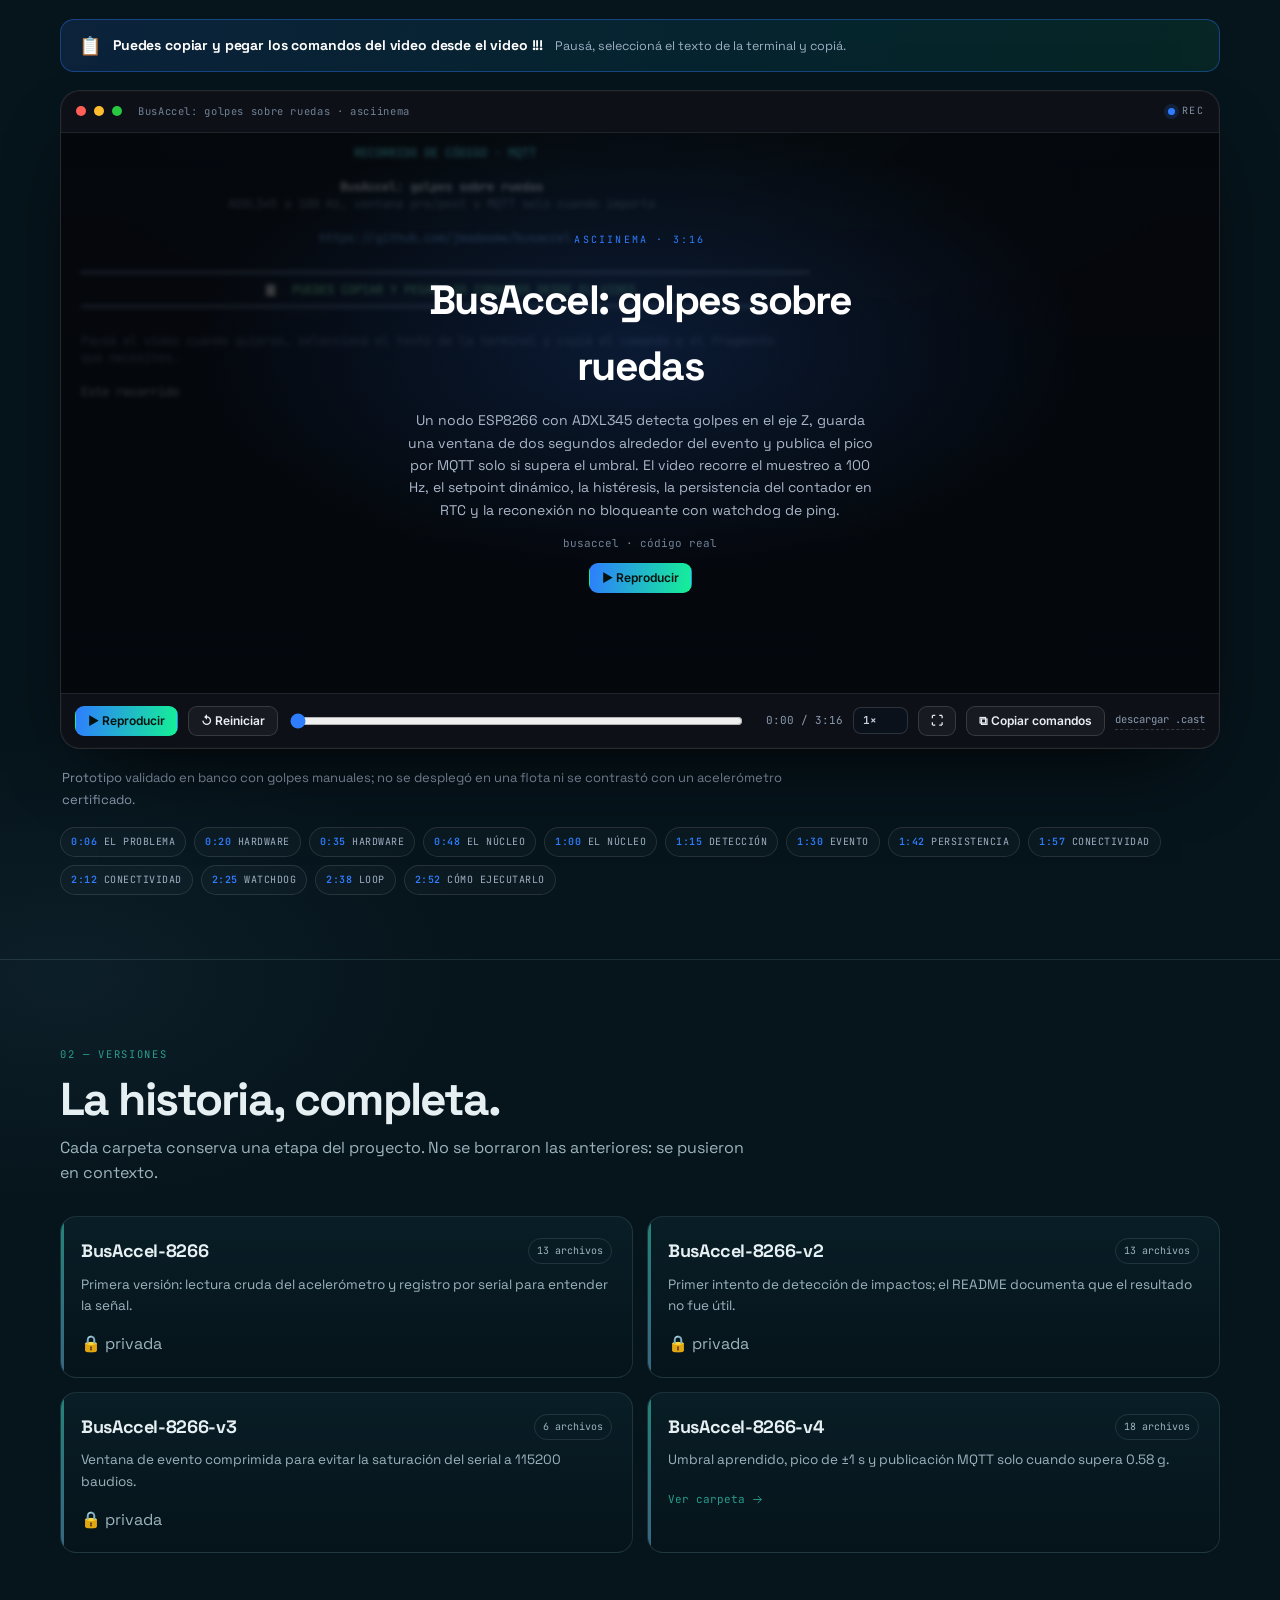
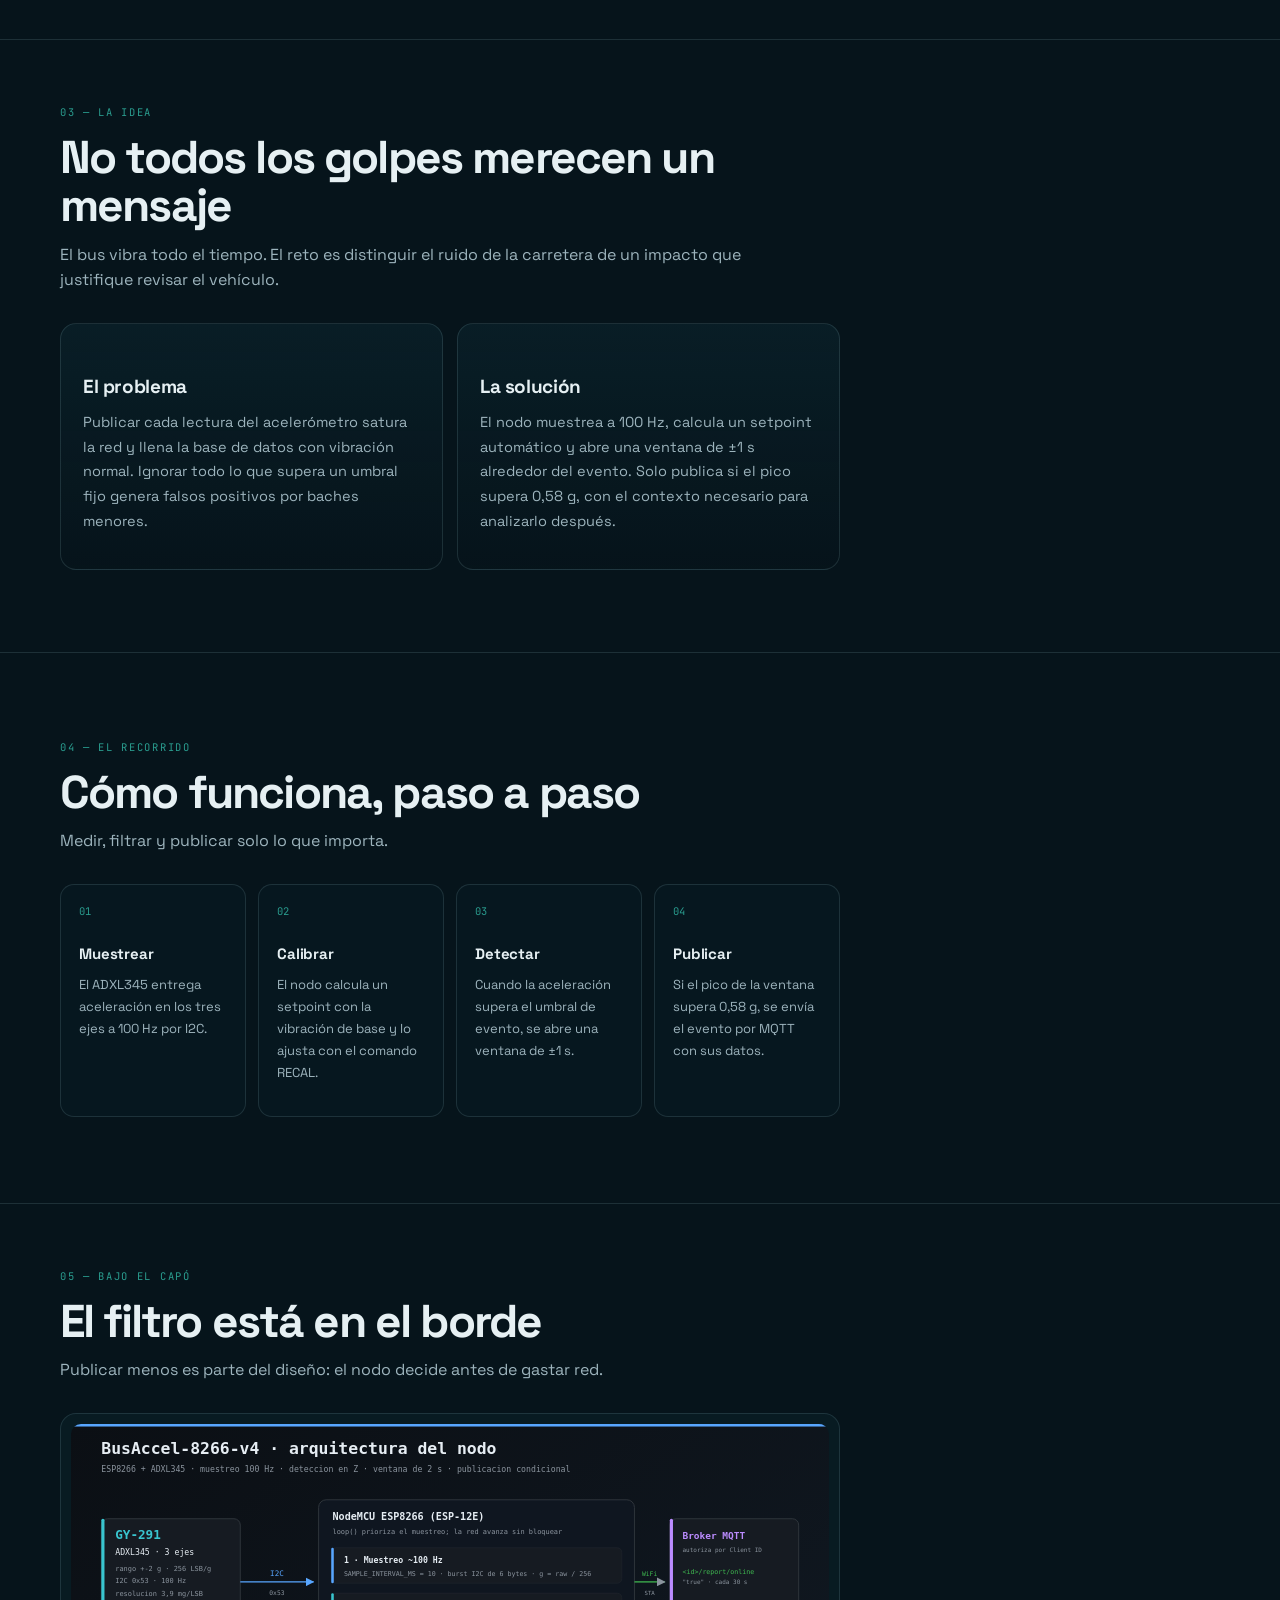
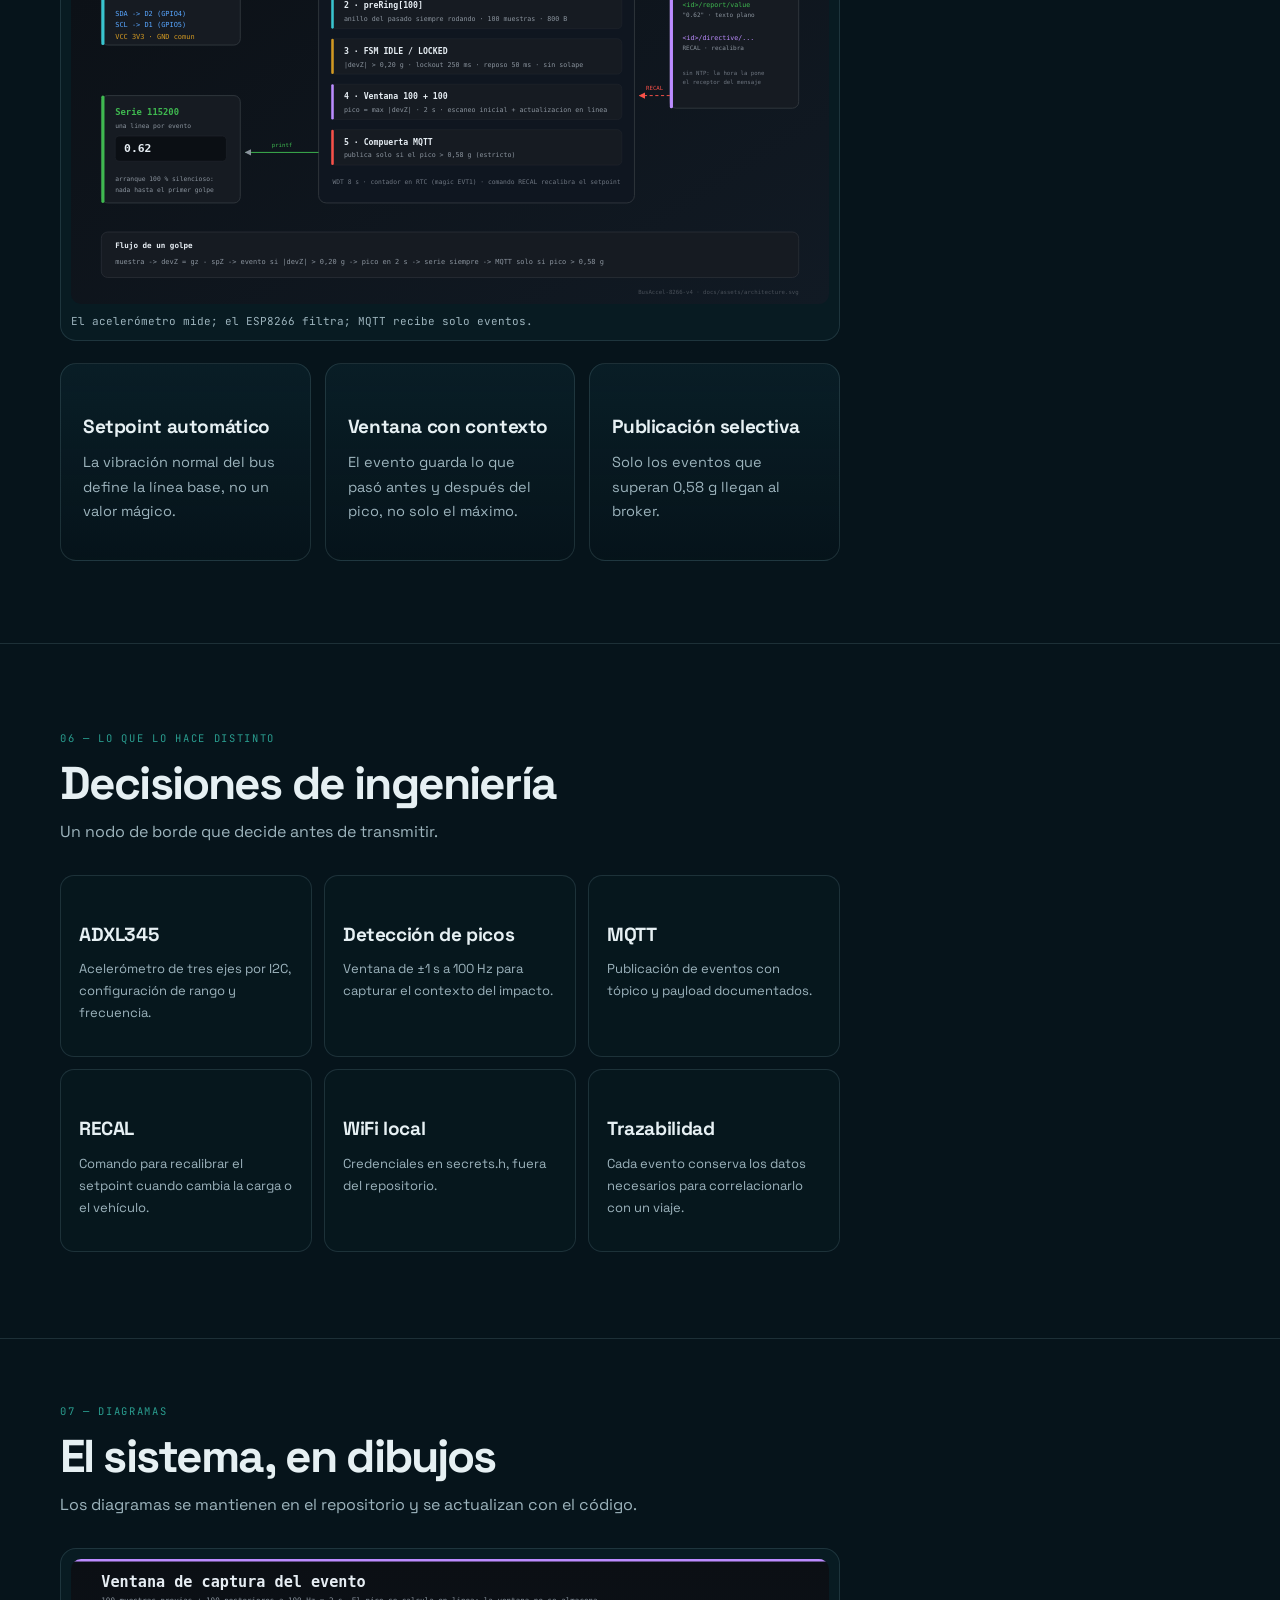
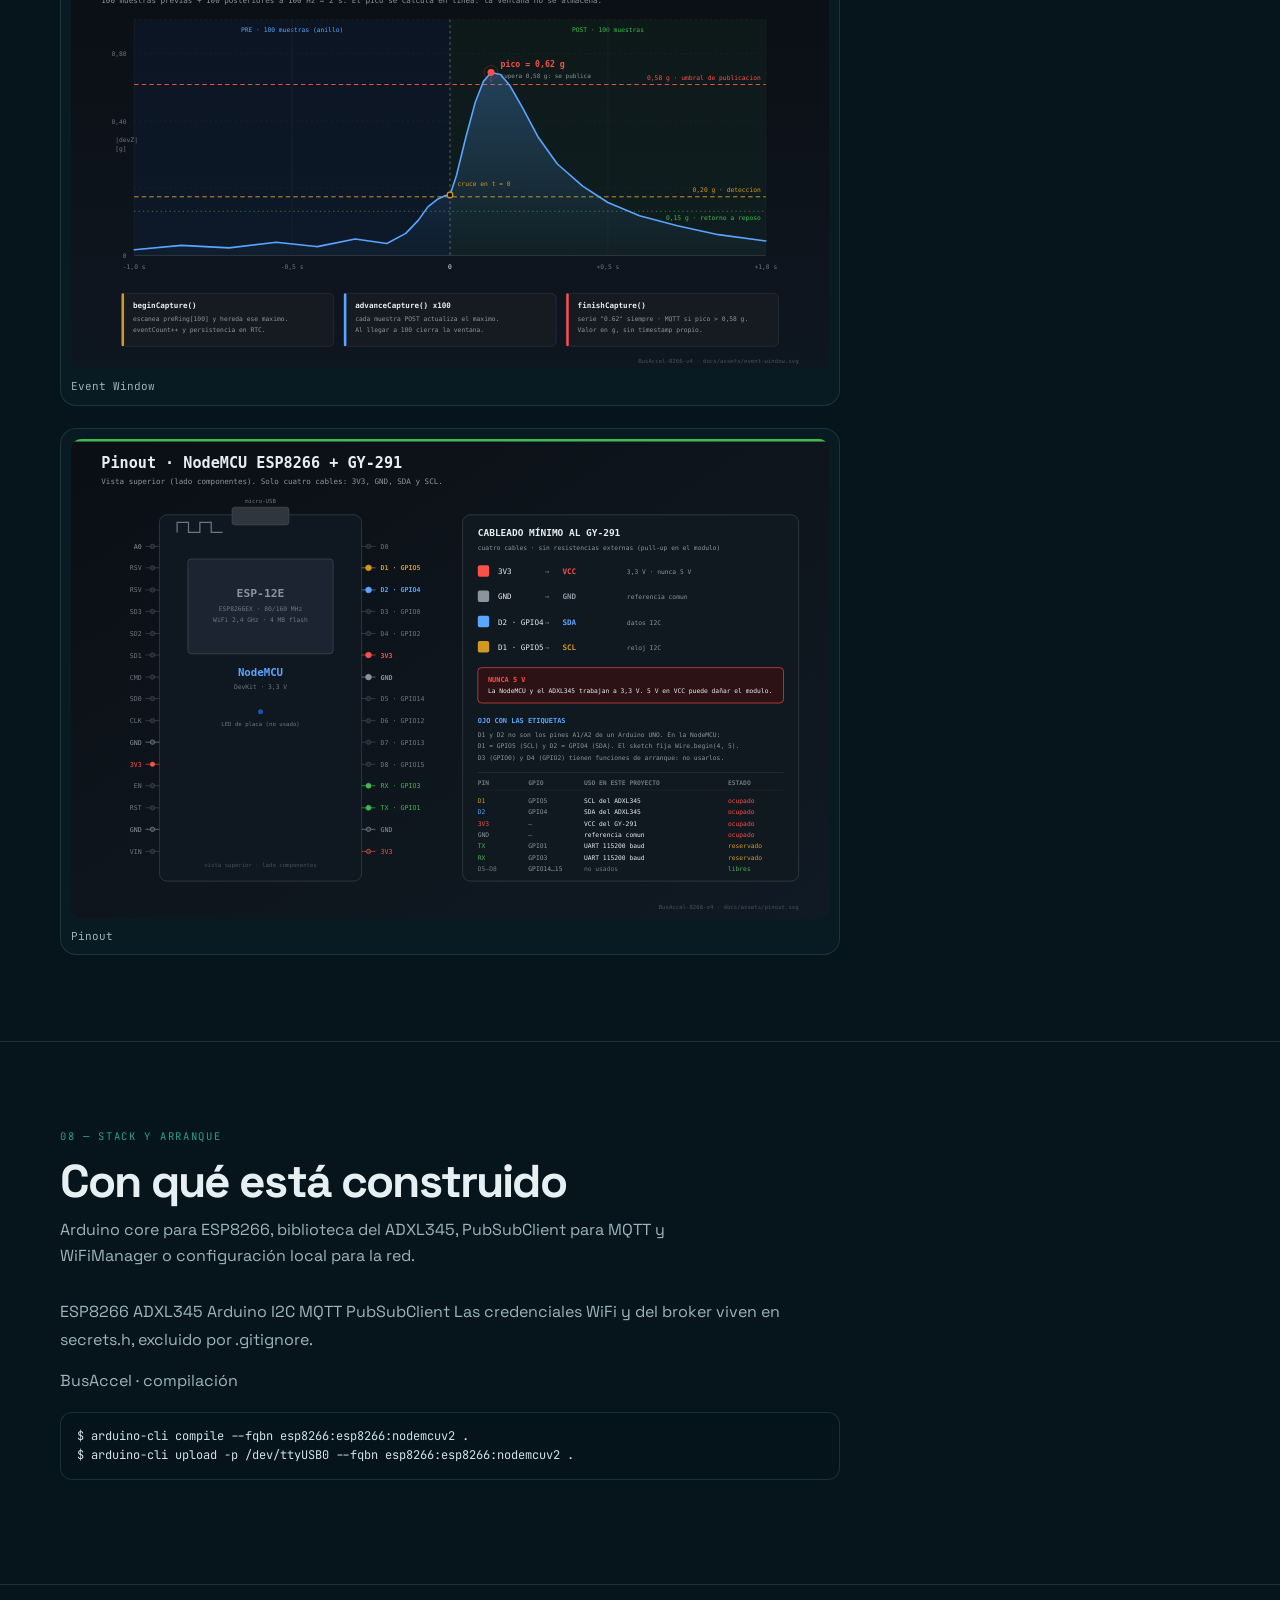
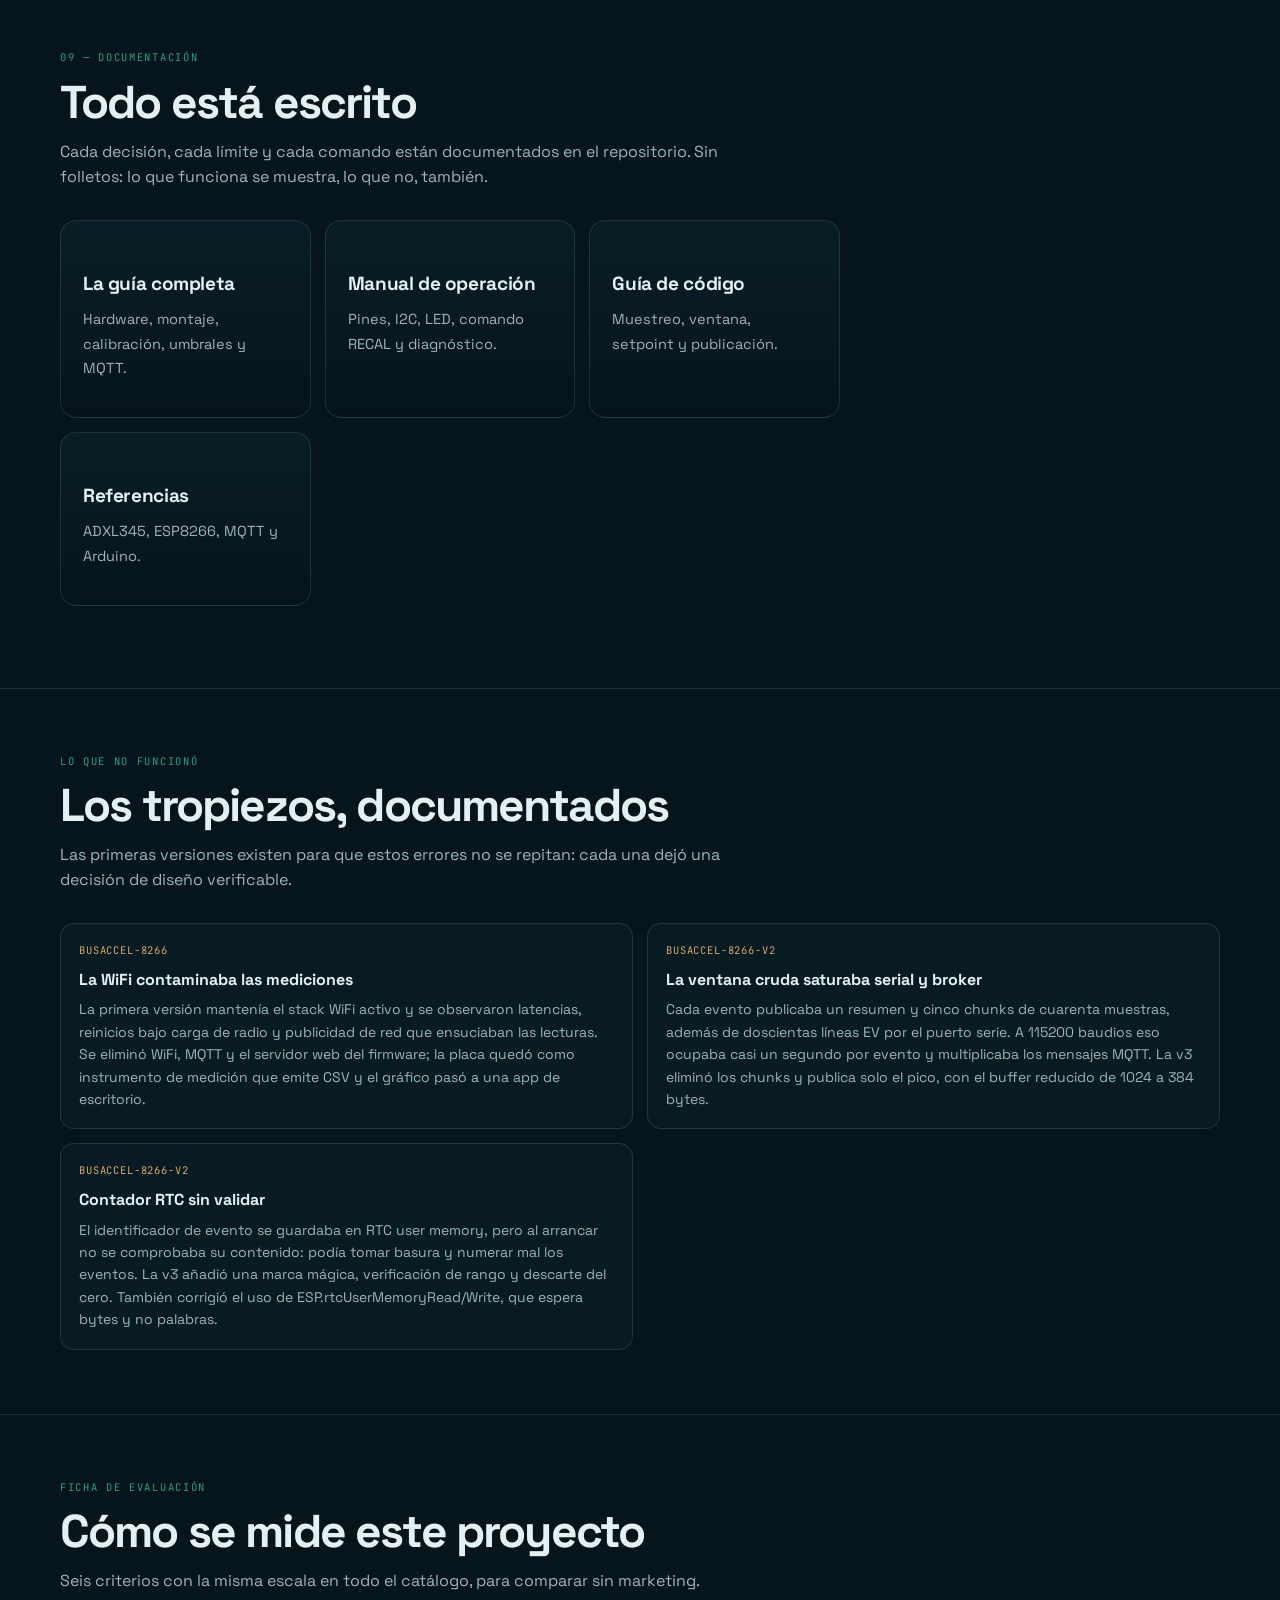
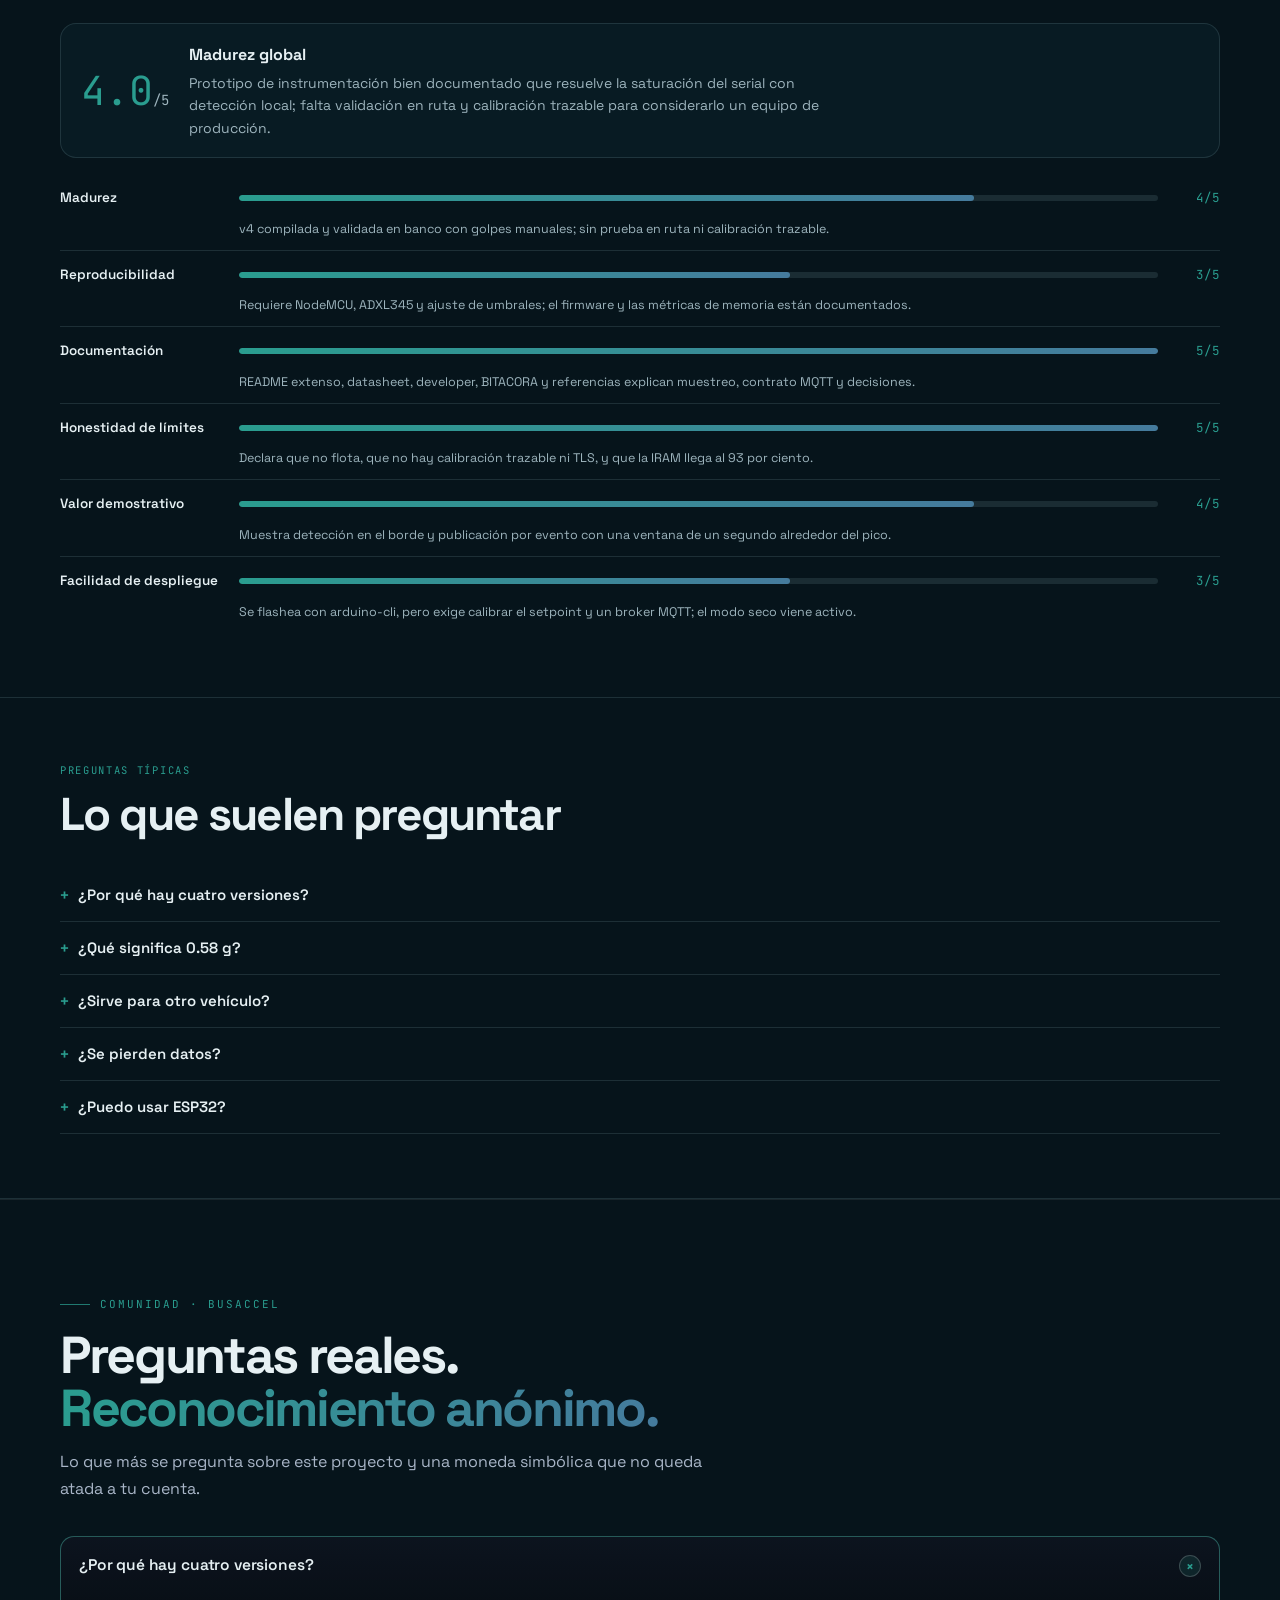
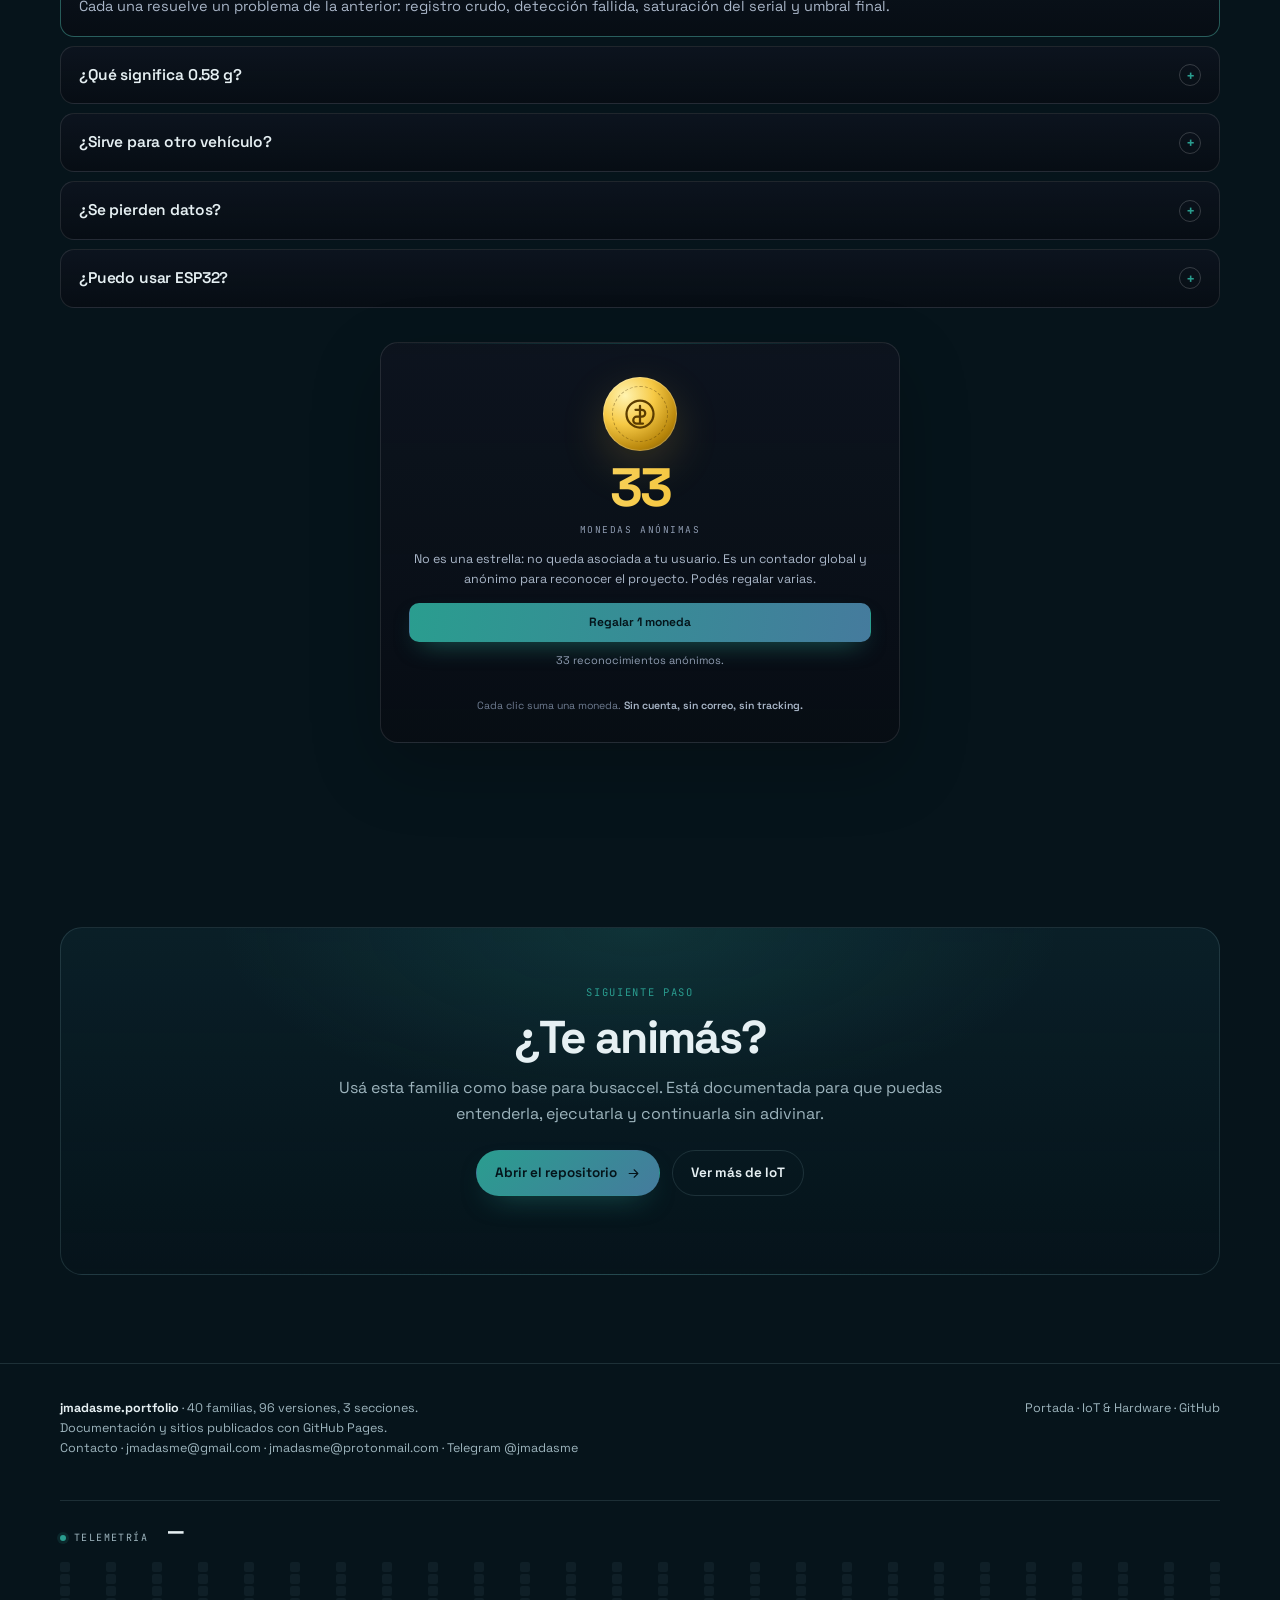
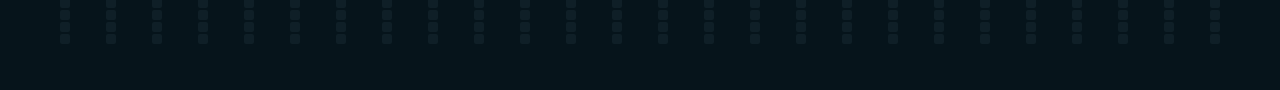
==== commit 55ebda64: "add telemetry widget" ====
--- a/docs/index.html
+++ b/docs/index.html
@@ -332,5 +332,6 @@
 
 <script defer src="rec/busaccel.cast.js?v=1"></script>
 <script defer src="rec/player.js?v=1"></script>
+<script defer src="telemetry.js?v=1"></script>
 </body>
 </html>
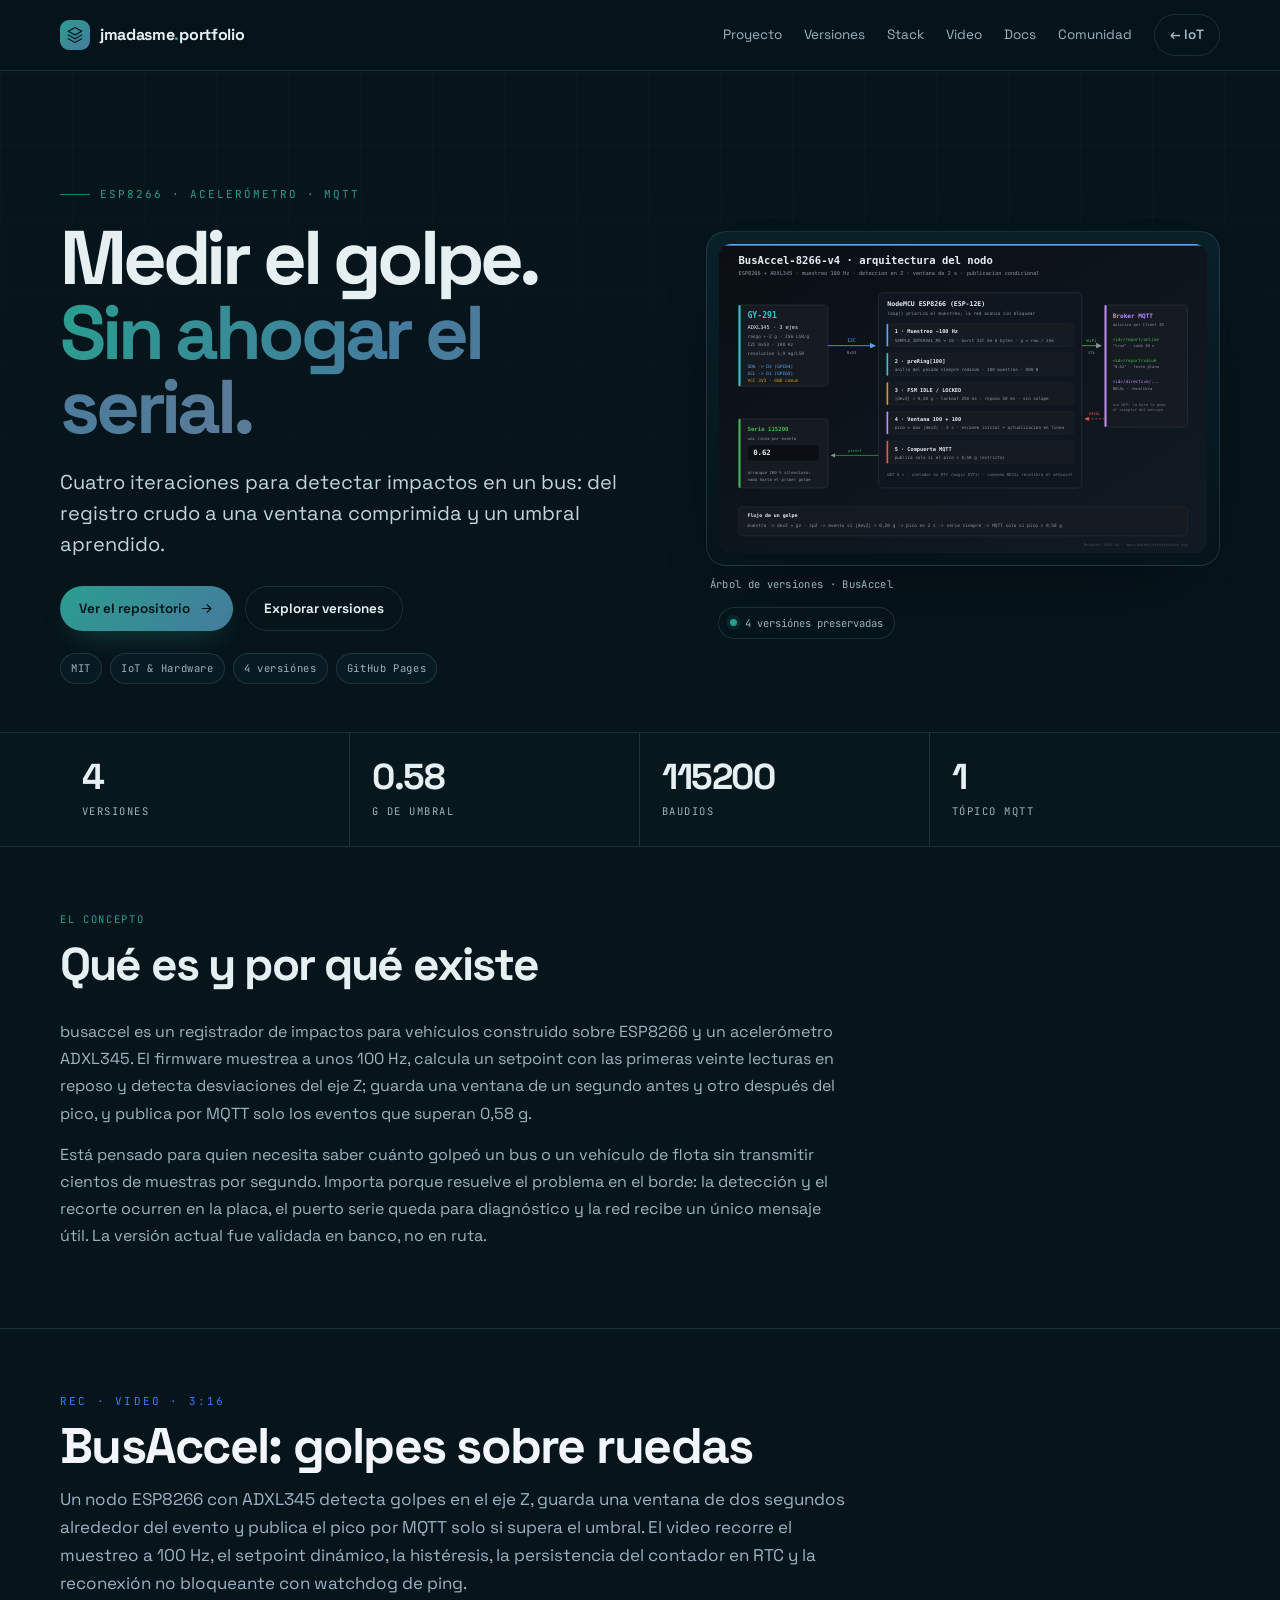
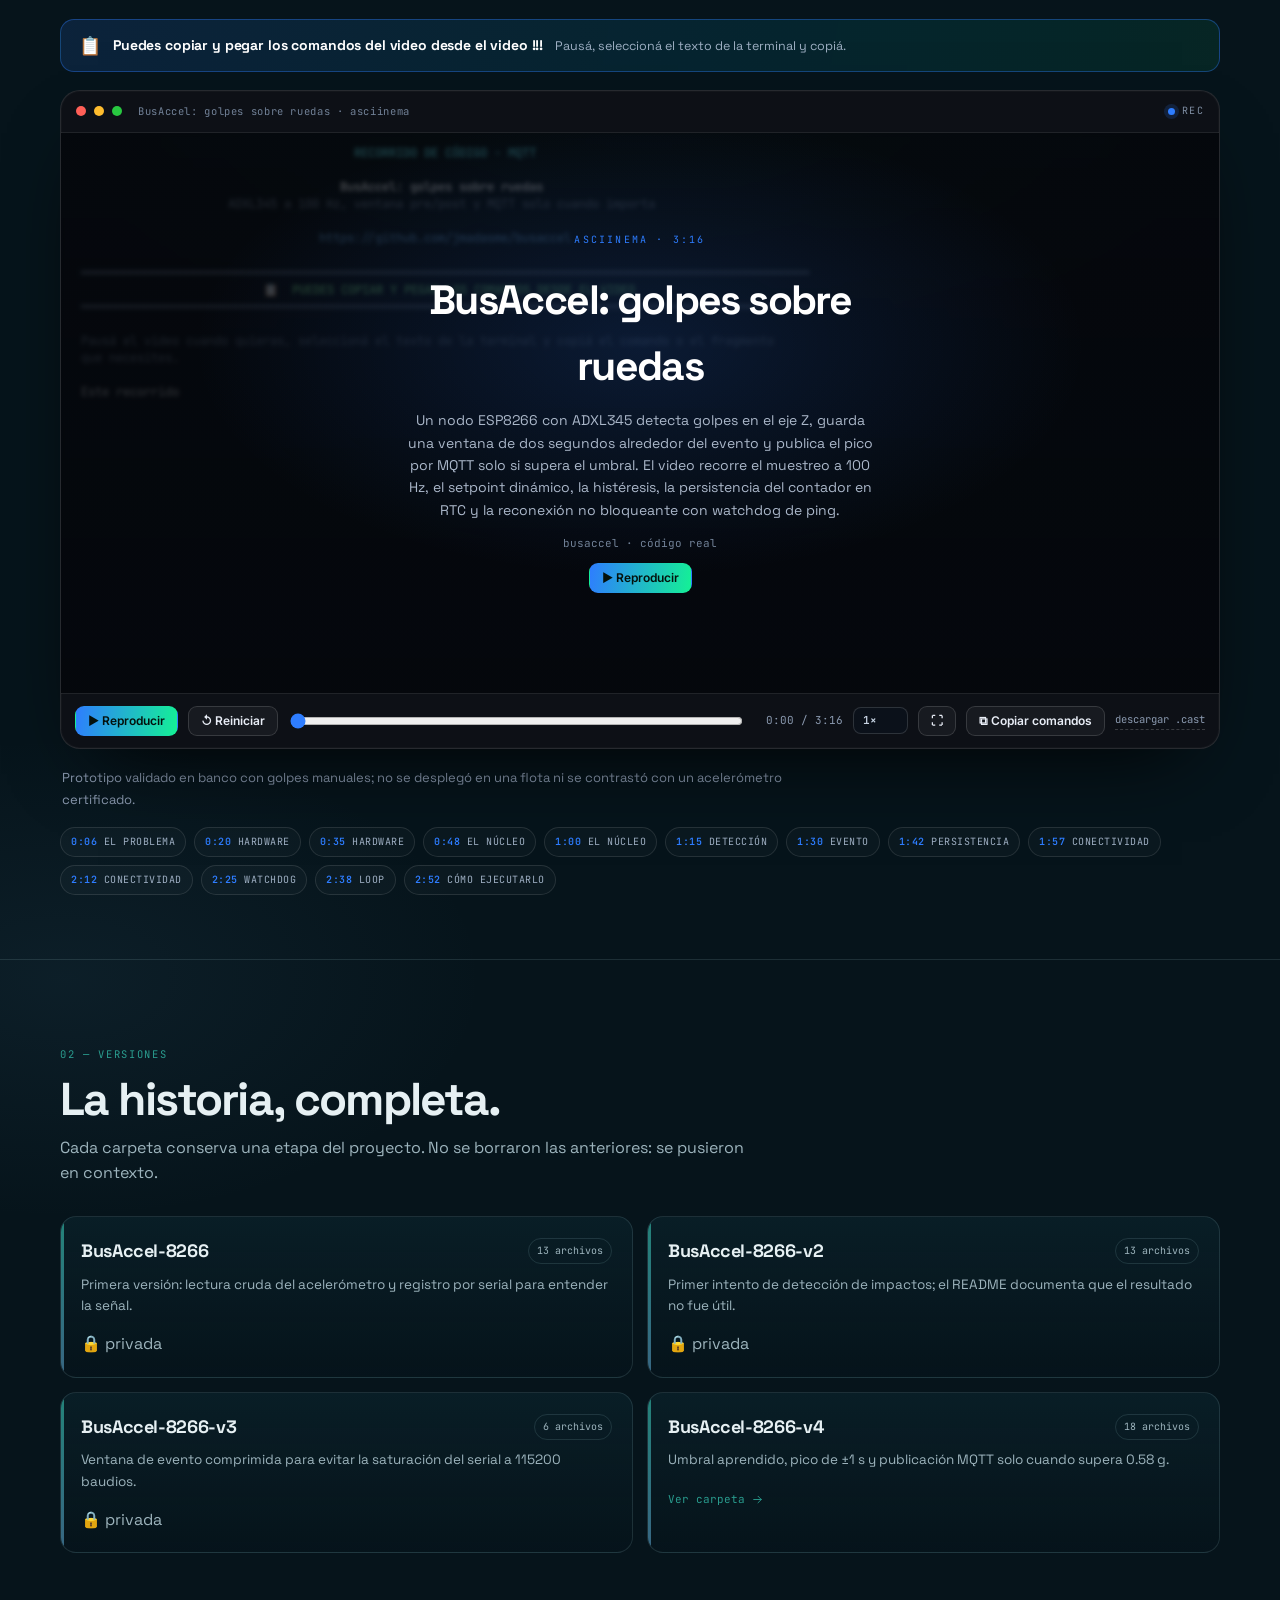
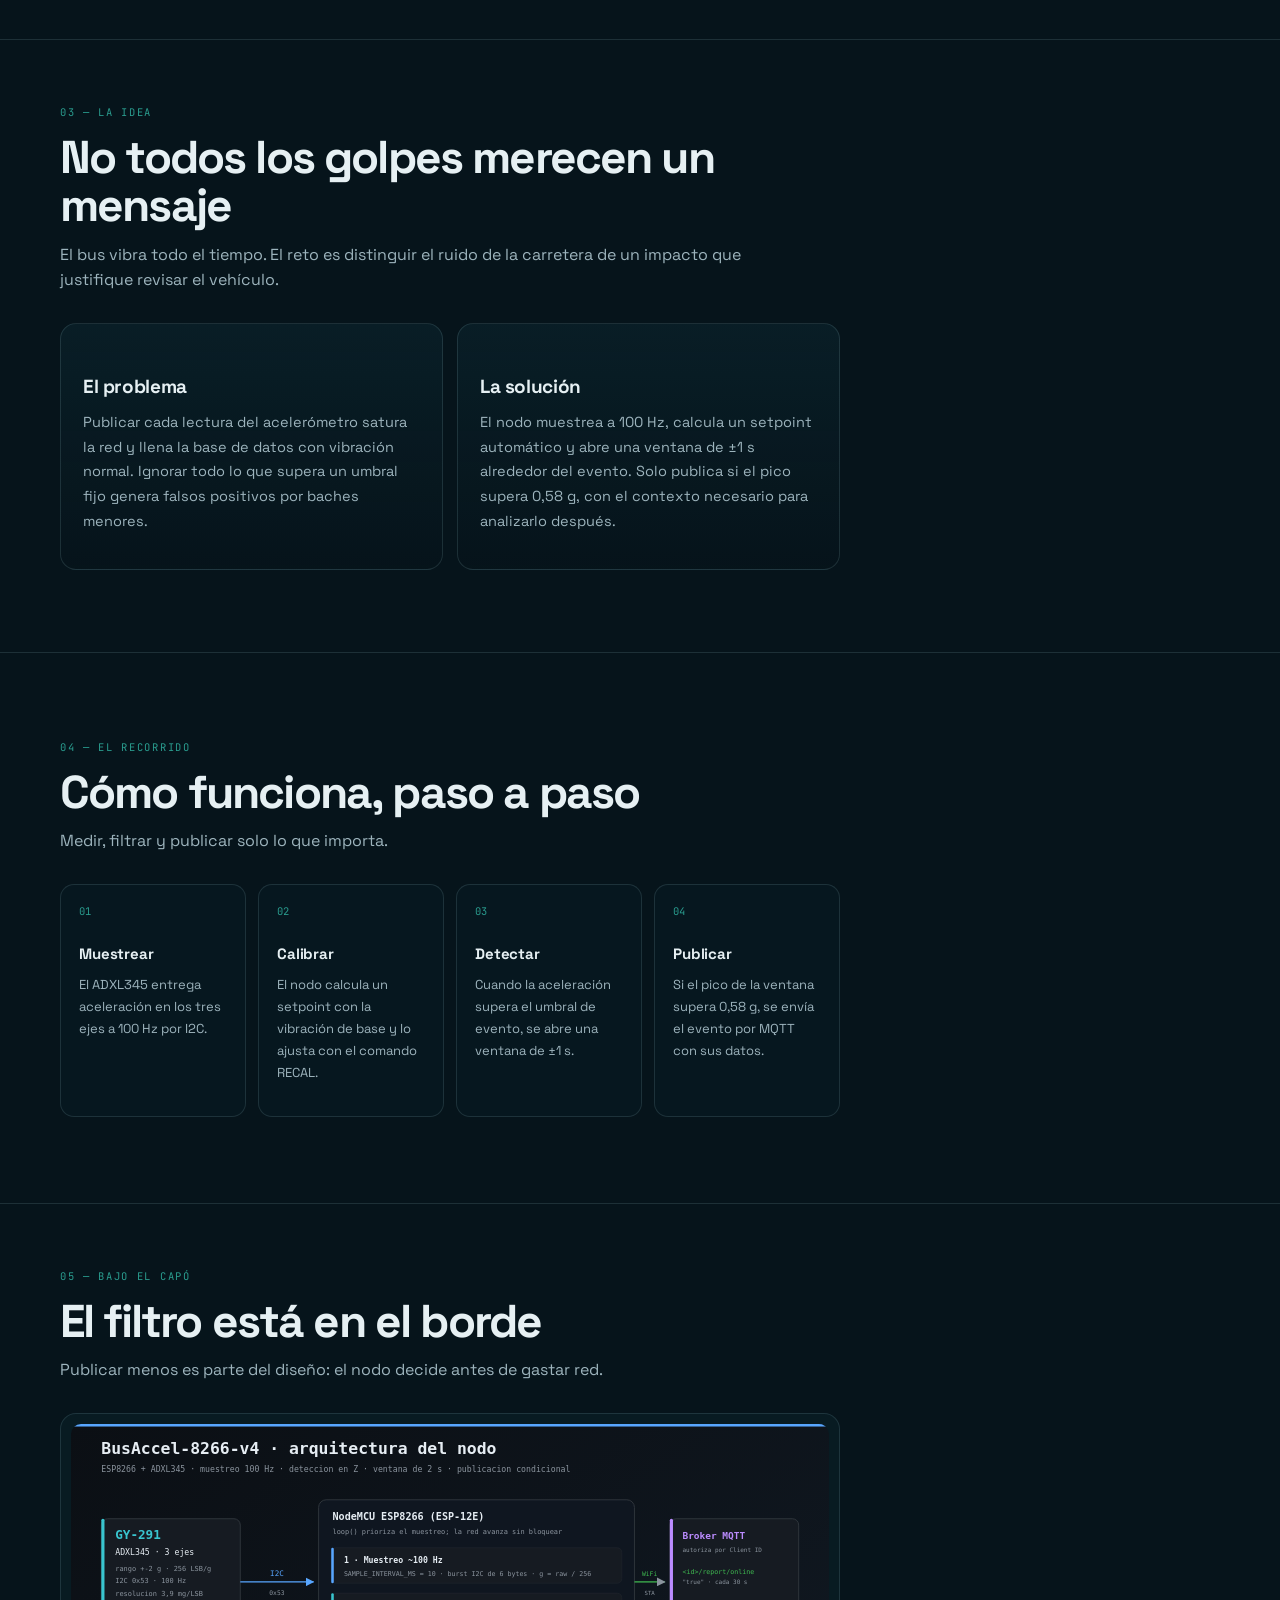
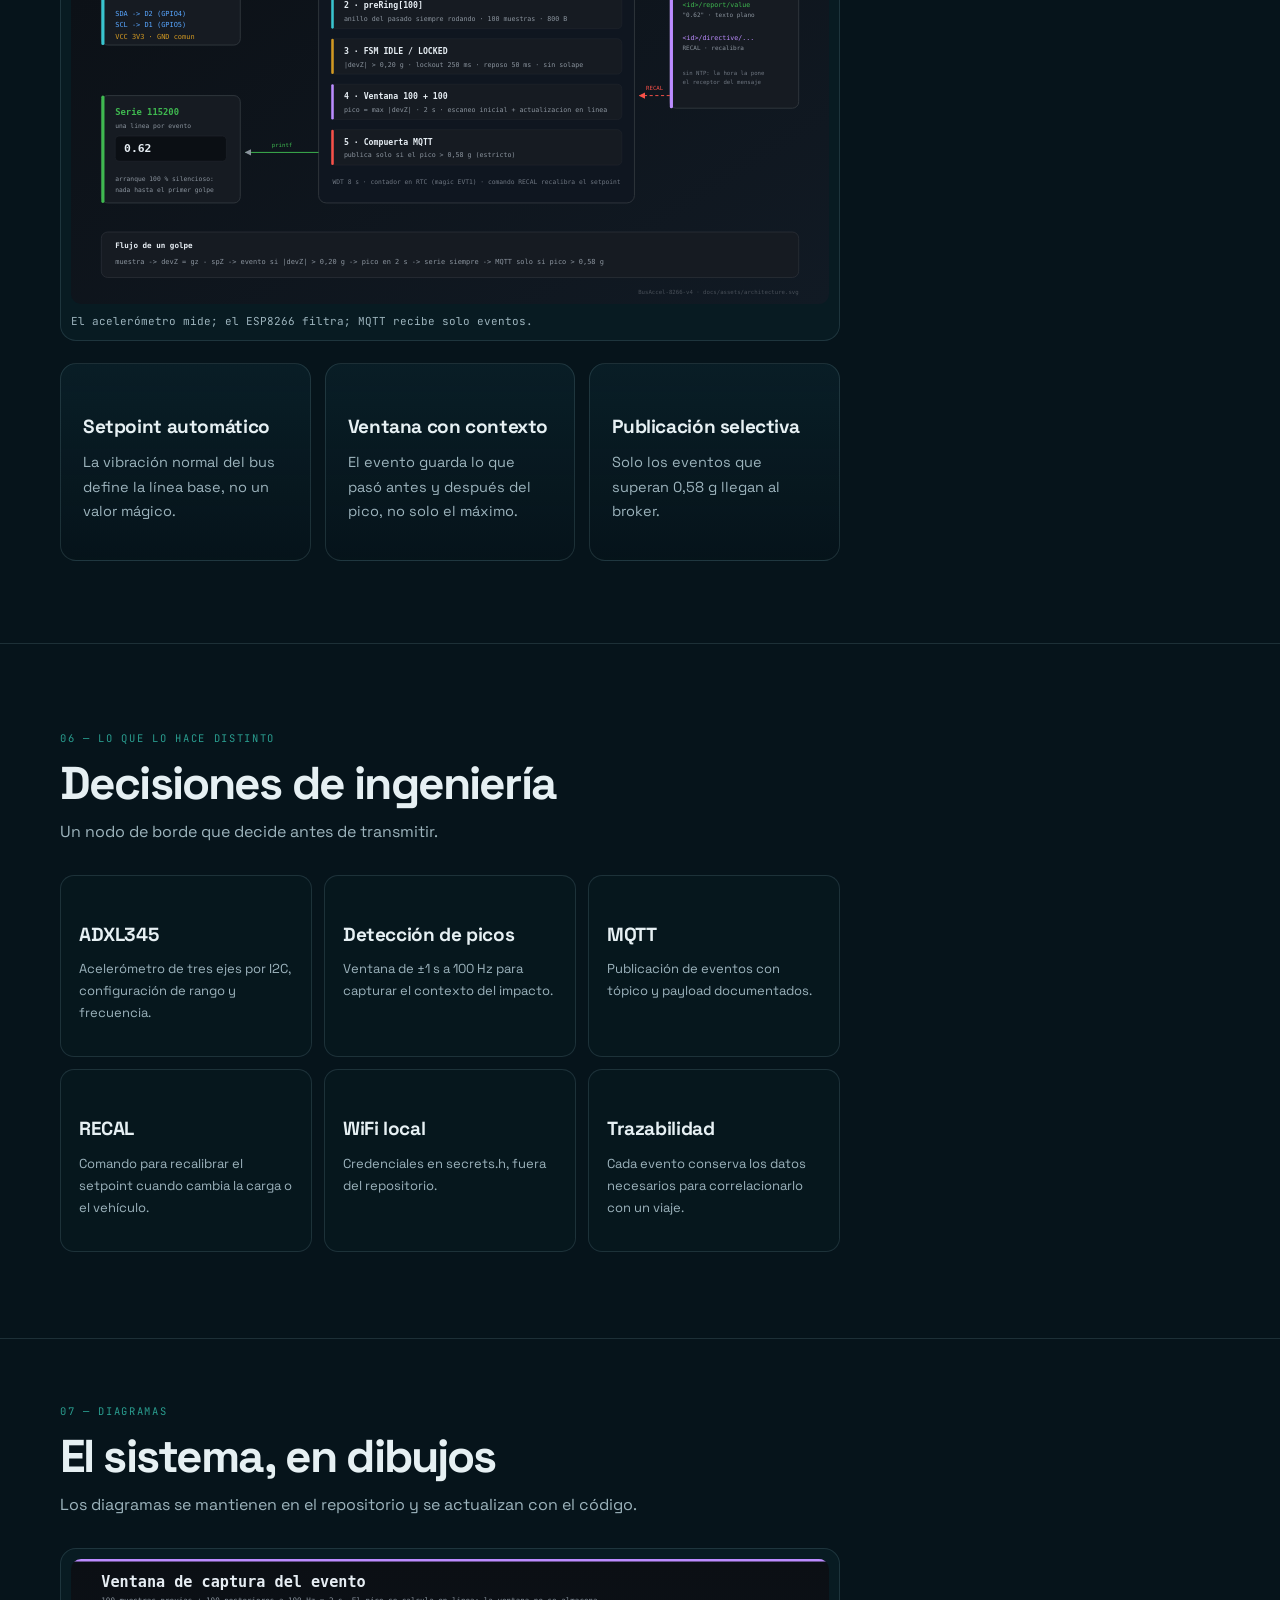
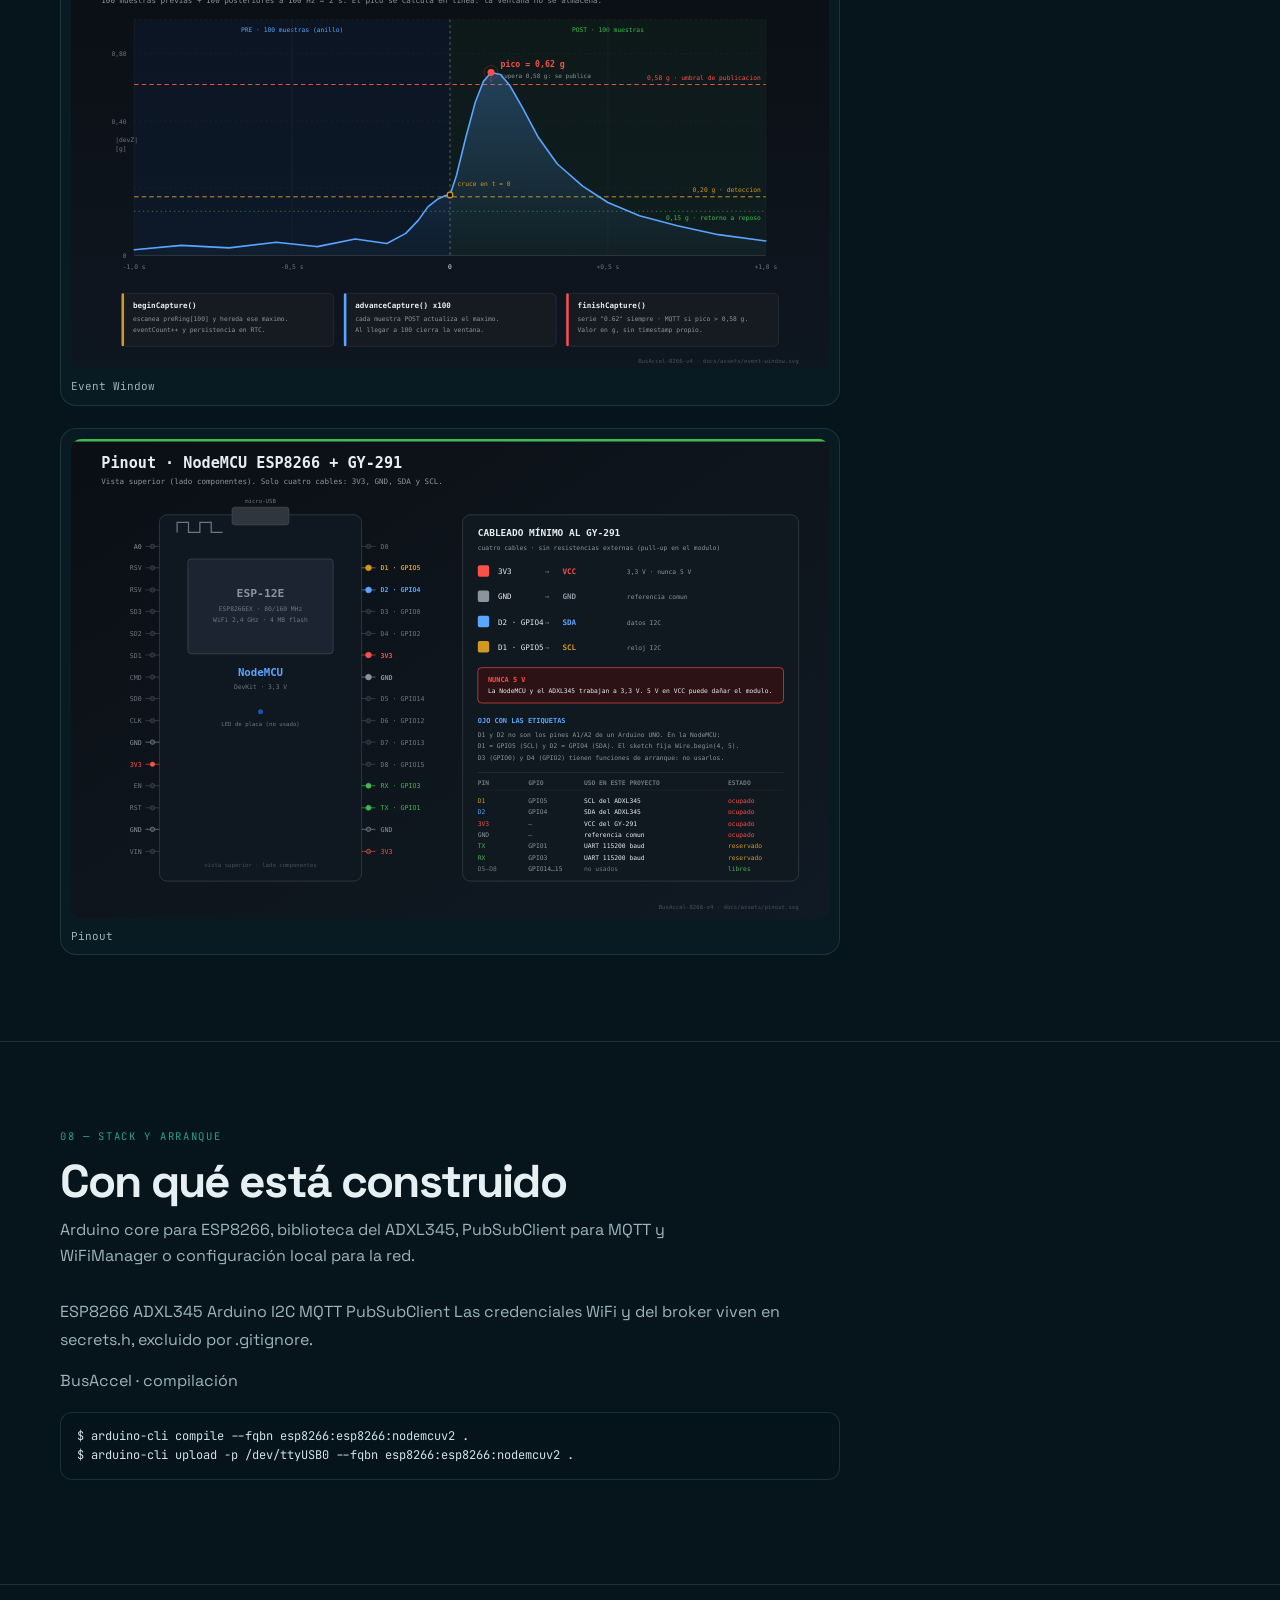
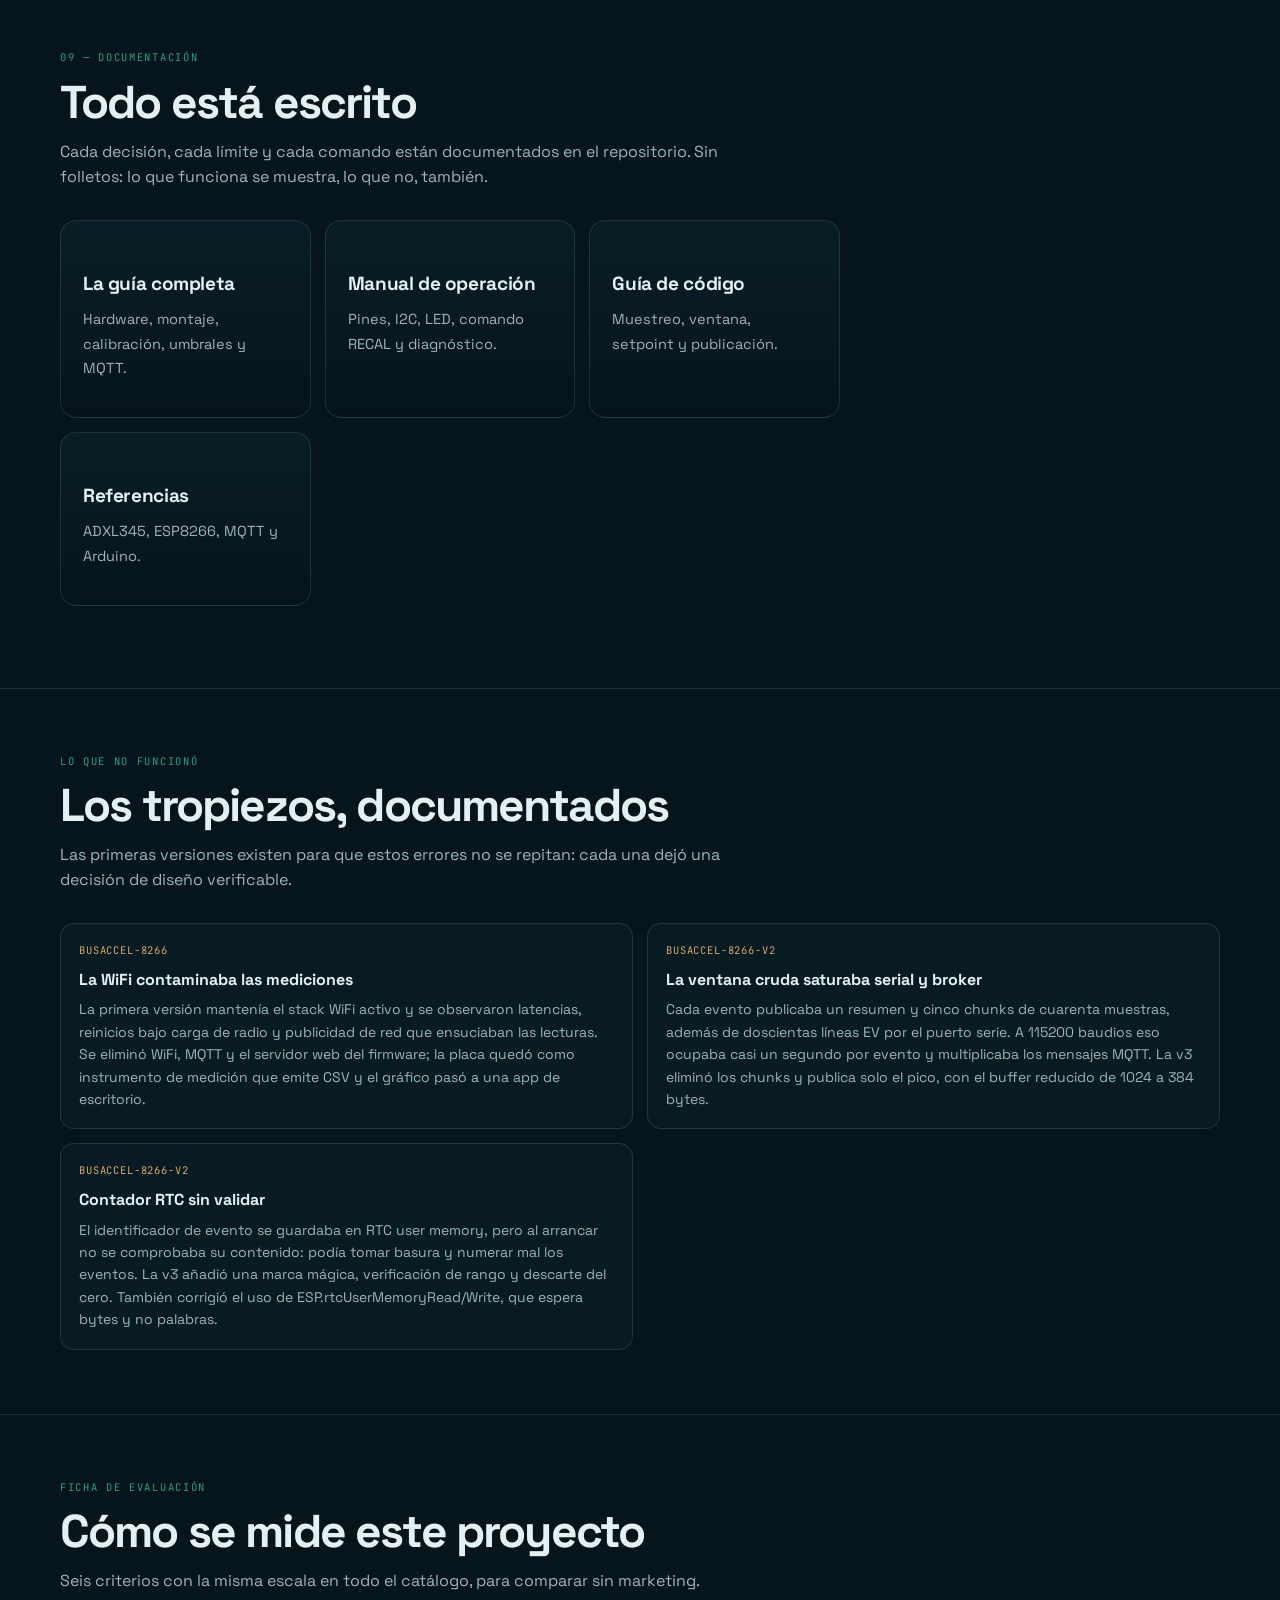
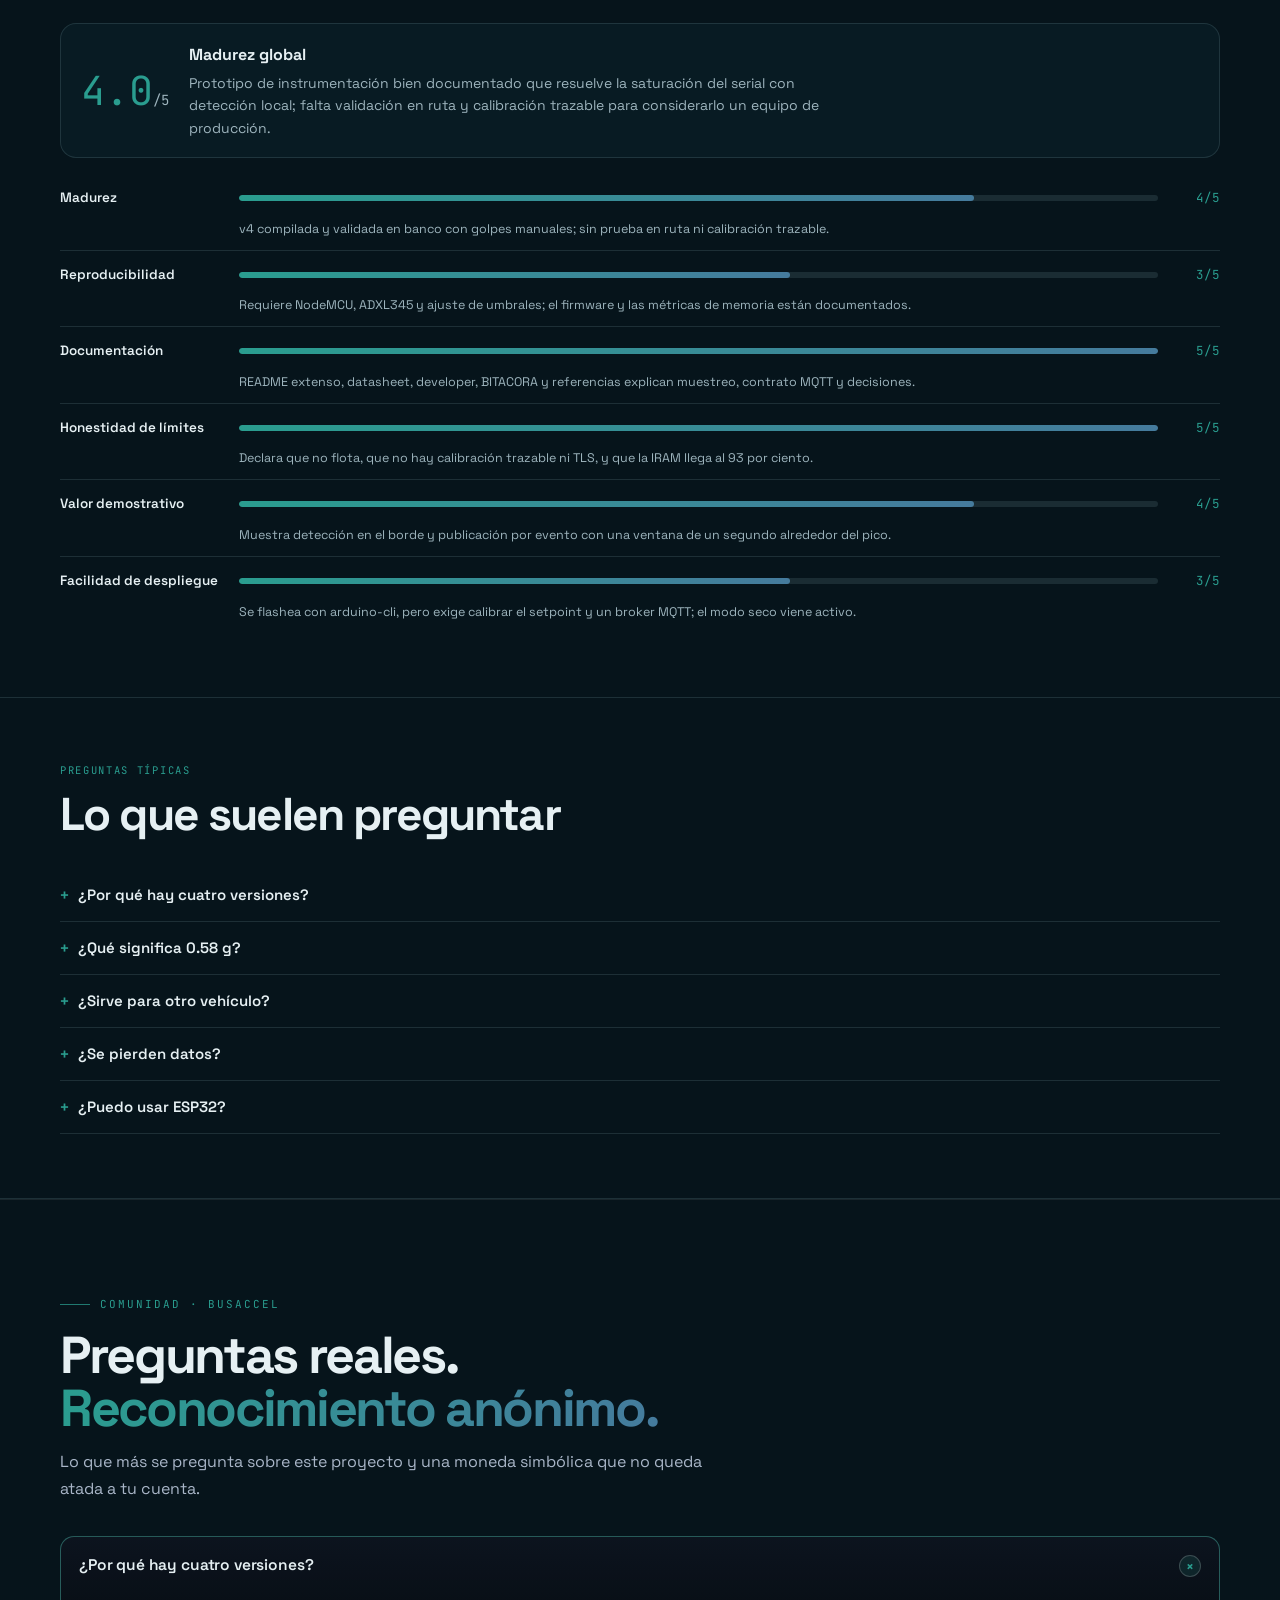
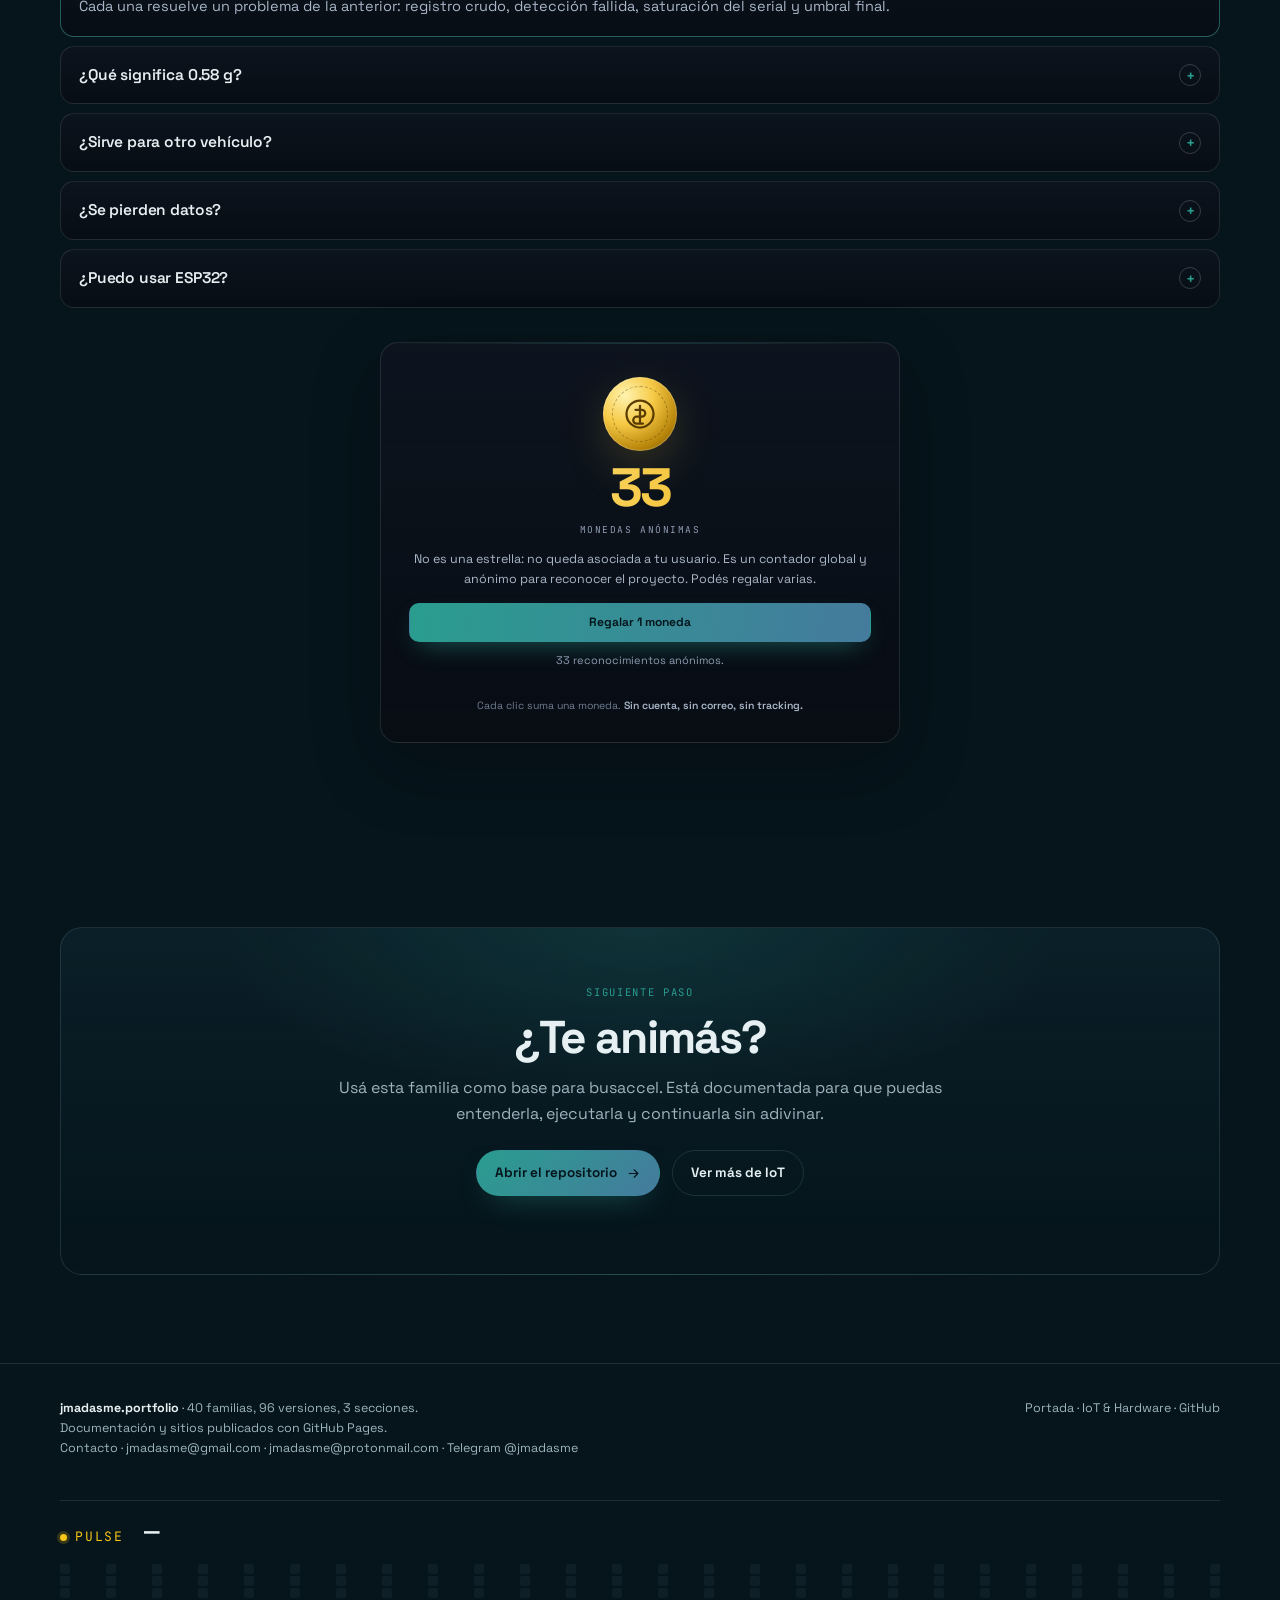
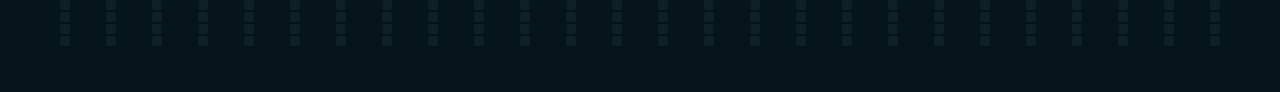
==== commit a1144627: "bump telemetry cache" ====
--- a/docs/index.html
+++ b/docs/index.html
@@ -332,6 +332,6 @@
 
 <script defer src="rec/busaccel.cast.js?v=1"></script>
 <script defer src="rec/player.js?v=1"></script>
-<script defer src="telemetry.js?v=1"></script>
+<script defer src="telemetry.js?v=2"></script>
 </body>
 </html>
